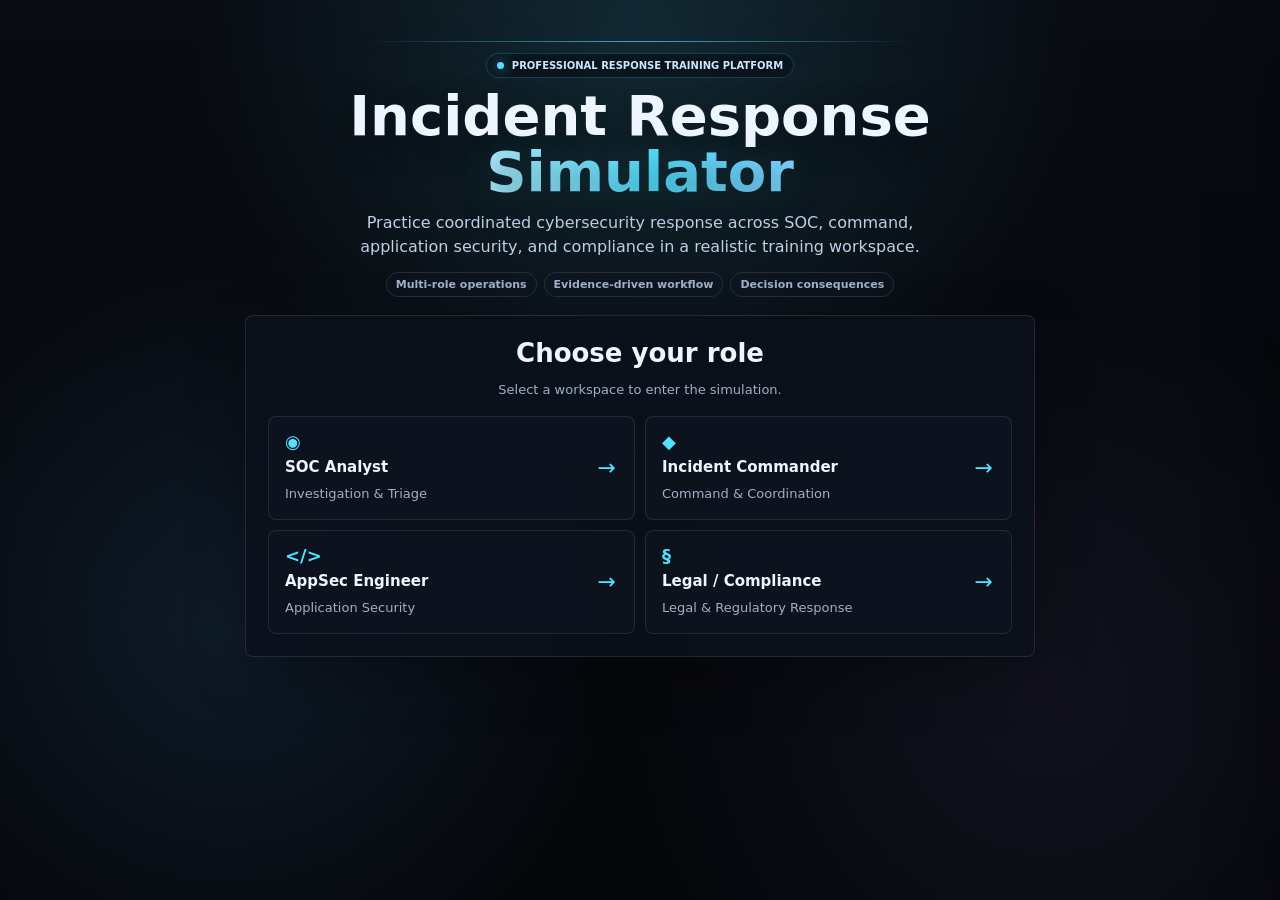
==== outputs/index.html @ b5767453 "Initial incident response simulator" ====
﻿<!doctype html>
<html lang="en">
<head>
  <meta charset="utf-8">
  <meta name="viewport" content="width=device-width, initial-scale=1">
  <title>Incident Response Simulator</title>
  <style>
    :root {
      color-scheme: dark;
      --bg: #070a10;
      --panel: rgba(15, 22, 33, .88);
      --panel-solid: #111827;
      --panel-soft: #182234;
      --text: #edf5ff;
      --muted: #9fb0c6;
      --line: rgba(148, 163, 184, .22);
      --blue: #53a7ff;
      --cyan: #54e0ff;
      --green: #62df91;
      --yellow: #ffd166;
      --red: #ff6673;
      --violet: #a78bfa;
      --shadow: 0 24px 80px rgba(0, 0, 0, .42);
    }

    * { box-sizing: border-box; }

    body {
      margin: 0;
      min-height: 100vh;
      color: var(--text);
      background:
        radial-gradient(circle at 12% 0%, rgba(83, 167, 255, .22), transparent 26rem),
        radial-gradient(circle at 82% 10%, rgba(98, 223, 145, .12), transparent 24rem),
        radial-gradient(circle at 50% 80%, rgba(167, 139, 250, .08), transparent 30rem),
        linear-gradient(180deg, #080b12, #05070b 78%);
      font-family: Inter, ui-sans-serif, system-ui, -apple-system, BlinkMacSystemFont, "Segoe UI", sans-serif;
      overflow-x: hidden;
    }

    body:not(.is-logged-in) {
      background:
        radial-gradient(circle at 50% 4%, rgba(84, 224, 255, .14), transparent 28rem),
        radial-gradient(circle at 18% 70%, rgba(83, 167, 255, .12), transparent 24rem),
        radial-gradient(circle at 82% 78%, rgba(167, 139, 250, .08), transparent 26rem),
        linear-gradient(180deg, #080b12, #05070b 78%);
    }

    button { font: inherit; }

    .app {
      width: min(1320px, calc(100% - 28px));
      margin: 0 auto;
      padding: 22px 0 34px;
    }

    .topbar {
      display: grid;
      grid-template-columns: minmax(0, 1fr) auto;
      gap: 18px;
      align-items: end;
      margin-bottom: 14px;
    }

    body:not(.is-logged-in) .app {
      width: min(900px, calc(100% - 28px));
      padding-top: clamp(22px, 4.5vh, 46px);
    }

    body:not(.is-logged-in) .topbar {
      display: block;
      max-width: 700px;
      margin: 0 auto 18px;
      padding: 12px 14px 0;
      position: relative;
      text-align: center;
    }

    body:not(.is-logged-in) .topbar::before {
      content: "";
      position: absolute;
      left: 50%;
      top: 0;
      width: min(540px, 80vw);
      height: 1px;
      transform: translateX(-50%);
      background: linear-gradient(90deg, transparent, rgba(84, 224, 255, .7), transparent);
      box-shadow: 0 0 28px rgba(84, 224, 255, .28);
    }

    body:not(.is-logged-in) .topbar h1 {
      margin-top: 10px;
      font-size: clamp(34px, 5vw, 56px);
      line-height: 1;
      font-weight: 900;
      text-shadow: 0 10px 34px rgba(0, 0, 0, .42);
    }

    body:not(.is-logged-in) .title-kicker,
    body:not(.is-logged-in) .title-main {
      display: block;
    }

    body:not(.is-logged-in) .title-main {
      background: linear-gradient(90deg, #edf5ff 8%, #54e0ff 52%, #a7c7ff 92%);
      -webkit-background-clip: text;
      background-clip: text;
      color: transparent;
      filter: drop-shadow(0 0 16px rgba(84, 224, 255, .12));
    }

    body:not(.is-logged-in) .subtitle {
      max-width: 560px;
      margin: 11px auto 0;
      font-size: clamp(14px, 1.5vw, 16px);
      color: #bfd0e6;
    }

    body:not(.is-logged-in) #restart {
      display: none;
    }

    .platform-eyebrow,
    .platform-trust-row {
      display: none;
    }

    body:not(.is-logged-in) .platform-eyebrow {
      width: fit-content;
      margin: 0 auto;
      display: inline-flex;
      align-items: center;
      justify-content: center;
      gap: 8px;
      border: 1px solid rgba(84, 224, 255, .22);
      border-radius: 999px;
      padding: 6px 10px;
      color: #cfe4ff;
      background: rgba(5, 9, 16, .62);
      box-shadow: inset 0 0 18px rgba(84, 224, 255, .06);
      font-size: 10px;
      font-weight: 800;
      text-transform: uppercase;
    }

    .platform-pulse {
      width: 7px;
      height: 7px;
      border-radius: 50%;
      background: var(--cyan);
      box-shadow: 0 0 14px rgba(84, 224, 255, .9);
      animation: platformPulse 1.8s ease-in-out infinite;
    }

    body:not(.is-logged-in) .platform-trust-row {
      display: flex;
      flex-wrap: wrap;
      justify-content: center;
      gap: 7px;
      margin-top: 12px;
    }

    .platform-trust-row span {
      border: 1px solid rgba(148, 163, 184, .18);
      border-radius: 999px;
      padding: 5px 9px;
      color: var(--muted);
      background: rgba(15, 22, 33, .54);
      font-size: 11px;
      font-weight: 700;
    }

    @keyframes platformPulse {
      50% {
        transform: scale(1.45);
        opacity: .55;
      }
    }

    .app-nav {
      display: flex;
      flex-wrap: wrap;
      gap: 8px;
      margin: 0 0 14px;
    }

    .nav-btn {
      min-height: 38px;
      padding: 8px 11px;
      border-radius: 8px;
      border: 1px solid var(--line);
      color: var(--muted);
      background: rgba(15, 22, 33, .72);
      cursor: pointer;
    }

    .nav-btn.active {
      color: var(--text);
      border-color: rgba(84, 224, 255, .72);
      background: rgba(84, 224, 255, .1);
    }

    .page-section {
      display: none;
    }

    .page-section.active {
      display: block;
    }

    h1, h2, h3, p { margin: 0; }

    h1 {
      font-size: clamp(30px, 4vw, 52px);
      line-height: 1.02;
      letter-spacing: 0;
    }

    h2 { font-size: 20px; letter-spacing: 0; }
    h3 { font-size: 15px; letter-spacing: 0; }

    .subtitle {
      color: var(--muted);
      line-height: 1.55;
      max-width: 880px;
      margin-top: 9px;
    }

    .btn {
      min-height: 42px;
      padding: 9px 13px;
      border: 1px solid var(--line);
      border-radius: 8px;
      color: var(--text);
      background: rgba(24, 34, 52, .86);
      cursor: pointer;
      display: inline-flex;
      align-items: center;
      justify-content: center;
      gap: 8px;
      transition: transform .16s ease, border-color .16s ease, background .16s ease, box-shadow .16s ease;
    }

    .btn:hover:not(:disabled) {
      transform: translateY(-1px);
      border-color: rgba(83, 167, 255, .9);
      box-shadow: 0 0 0 3px rgba(83, 167, 255, .11);
    }

    .btn:disabled {
      cursor: not-allowed;
      opacity: .5;
    }

    .btn.primary {
      color: #06111f;
      background: linear-gradient(135deg, var(--blue), var(--cyan));
      border-color: transparent;
      font-weight: 700;
    }

    .btn.ghost { background: transparent; }

    .panel {
      background: var(--panel);
      border: 1px solid var(--line);
      border-radius: 8px;
      box-shadow: var(--shadow);
      backdrop-filter: blur(18px);
    }

    .dashboard {
      display: grid;
      grid-template-columns: 320px minmax(0, 1fr) 350px;
      gap: 14px;
      align-items: start;
    }

    .left, .center, .right {
      display: grid;
      gap: 14px;
    }

    .card {
      padding: 14px;
      border-radius: 8px;
      background: rgba(24, 34, 52, .68);
      border: 1px solid var(--line);
    }

    .small {
      color: var(--muted);
      font-size: 13px;
      line-height: 1.45;
    }

    .flag-card {
      display: grid;
      gap: 8px;
      border-color: rgba(98, 223, 145, .45);
      position: relative;
      overflow: hidden;
    }

    .flag-card::before {
      content: "";
      position: absolute;
      inset: -70% -30% auto auto;
      width: 180px;
      height: 180px;
      border-radius: 50%;
      background: rgba(98, 223, 145, .16);
      animation: pulseGlow 3.2s ease-in-out infinite;
    }

    @keyframes pulseGlow {
      0%, 100% { transform: scale(.9); opacity: .55; }
      50% { transform: scale(1.18); opacity: 1; }
    }

    .flag-card strong {
      color: var(--green);
      font-size: 14px;
      position: relative;
    }

    .ctf-toggle {
      width: fit-content;
      min-height: 30px;
      padding: 5px 8px;
      border-radius: 8px;
      border: 1px solid rgba(84, 224, 255, .28);
      background: rgba(84, 224, 255, .07);
      color: var(--cyan);
      cursor: pointer;
      font-size: 12px;
    }

    .ctf-hidden {
      display: none;
    }

    .current-objective {
      padding: 16px;
      display: grid;
      gap: 12px;
      border-color: rgba(84, 224, 255, .35);
      background:
        radial-gradient(circle at 0% 0%, rgba(84, 224, 255, .1), transparent 18rem),
        rgba(15, 22, 33, .92);
    }

    .commander-only {
      display: none;
    }

    .appsec-only {
      display: none;
    }

    .legal-only {
      display: none;
    }

    body.is-commander .commander-only:not(.page-section),
    body.is-commander .page-section.active.commander-only {
      display: grid;
    }

    body.is-appsec .appsec-only:not(.page-section),
    body.is-appsec .page-section.active.appsec-only {
      display: grid;
    }

    body.is-legal .legal-only:not(.page-section),
    body.is-legal .page-section.active.legal-only {
      display: grid;
    }

    body.is-commander .analyst-only,
    body.is-appsec .analyst-only,
    body.is-legal .analyst-only {
      display: none !important;
    }

    body.is-commander .current-objective {
      display: none !important;
    }

    body.is-legal .metric strong {
      font-size: 15px;
      line-height: 1.16;
    }

    .commander-panel {
      padding: 16px;
      gap: 14px;
      border-color: rgba(255, 209, 102, .38);
      background:
        radial-gradient(circle at 0% 0%, rgba(255, 209, 102, .11), transparent 18rem),
        radial-gradient(circle at 100% 0%, rgba(84, 224, 255, .1), transparent 20rem),
        rgba(15, 22, 33, .94);
    }

    .command-bar,
    .command-grid,
    .tradeoff-grid,
    .stakeholder-grid {
      display: grid;
      gap: 10px;
    }

    .command-bar {
      grid-template-columns: repeat(4, minmax(0, 1fr));
    }

    .command-grid {
      grid-template-columns: minmax(0, 1.25fr) minmax(280px, .75fr);
      align-items: stretch;
    }

    .tradeoff-grid {
      grid-template-columns: repeat(3, minmax(0, 1fr));
    }

    .command-kpi,
    .command-card,
    .tradeoff-card,
    .stakeholder-row {
      border: 1px solid rgba(148, 163, 184, .18);
      border-radius: 8px;
      background: rgba(5, 9, 16, .42);
      padding: 10px;
    }

    .command-kpi span,
    .tradeoff-card span {
      display: block;
    }

    .command-kpi strong {
      display: block;
      margin-top: 4px;
      font-size: 20px;
      color: var(--text);
    }

    .command-kpi.bad {
      border-color: rgba(255, 102, 115, .52);
      background: rgba(255, 102, 115, .09);
    }

    .decision-options {
      display: flex;
      flex-wrap: wrap;
      gap: 8px;
      margin-top: 12px;
    }

    .stakeholder-row {
      display: grid;
      grid-template-columns: 110px minmax(0, 1fr);
      gap: 10px;
      color: var(--muted);
      font-size: 13px;
    }

    .stakeholder-row b,
    .tradeoff-card b {
      color: var(--cyan);
    }

    .decision-log {
      display: grid;
      gap: 8px;
    }

    @media (max-width: 900px) {
      .command-bar,
      .command-grid,
      .tradeoff-grid {
        grid-template-columns: 1fr;
      }
    }

    .objective-actions {
      display: flex;
      flex-wrap: wrap;
      gap: 8px;
    }

    .objective-progress {
      display: grid;
      gap: 7px;
      padding: 10px;
      border: 1px solid rgba(84, 224, 255, .2);
      border-radius: 8px;
      background: rgba(5, 9, 16, .34);
    }

    .objective-step,
    .custody-card,
    .timeline-row {
      display: grid;
      grid-template-columns: auto minmax(0, 1fr);
      gap: 8px;
      align-items: start;
      color: var(--muted);
      font-size: 13px;
      line-height: 1.45;
    }

    .objective-step.done,
    .custody-card strong {
      color: var(--text);
    }

    .custody-card {
      grid-template-columns: minmax(0, 1fr);
      padding: 10px;
      border: 1px solid rgba(84, 224, 255, .24);
      border-radius: 8px;
      background: rgba(8, 14, 24, .72);
    }

    .custody-actions {
      display: flex;
      flex-wrap: wrap;
      gap: 6px;
    }

    .custody-actions button {
      min-height: 30px;
      padding: 5px 8px;
      font-size: 12px;
    }

    .sim-controls {
      display: flex;
      flex-wrap: wrap;
      gap: 8px;
      justify-content: flex-end;
      align-items: center;
    }

    .sim-controls select {
      min-height: 38px;
      border-radius: 8px;
      border: 1px solid var(--line);
      background: rgba(8, 14, 24, .86);
      color: var(--text);
      padding: 7px 9px;
    }

    .recent-actions {
      display: grid;
      gap: 8px;
    }

    .timeline-row {
      border-left: 2px solid rgba(84, 224, 255, .38);
      padding-left: 9px;
      grid-template-columns: 54px minmax(0, 1fr);
    }

    .timeline-row b {
      color: var(--cyan);
      font-variant-numeric: tabular-nums;
    }

    .toast-stack {
      position: fixed;
      right: 18px;
      top: 18px;
      z-index: 100;
      display: grid;
      gap: 8px;
      width: min(360px, calc(100vw - 36px));
      pointer-events: none;
    }

    .toast {
      border: 1px solid rgba(84, 224, 255, .28);
      border-radius: 8px;
      background: rgba(5, 9, 16, .94);
      box-shadow: var(--shadow);
      padding: 10px 12px;
      color: var(--text);
      animation: riseIn .2s ease;
    }

    .toast b {
      color: var(--cyan);
      display: block;
      margin-bottom: 3px;
    }

    .metric-delta {
      color: var(--green);
      font-size: 12px;
      min-height: 14px;
    }

    .metric-delta.bad {
      color: var(--red);
    }

    .terminal {
      background: #050910;
      border: 1px solid rgba(84, 224, 255, .22);
      border-radius: 8px;
      padding: 12px;
      color: #dcecff;
      font: 13px/1.55 Consolas, "Liberation Mono", monospace;
      overflow-wrap: anywhere;
      min-height: 112px;
      position: relative;
    }

    .terminal::after {
      content: "";
      display: inline-block;
      width: 8px;
      height: 15px;
      margin-left: 3px;
      background: var(--cyan);
      vertical-align: -2px;
      animation: blink 1s steps(2, start) infinite;
    }

    @keyframes blink {
      50% { opacity: 0; }
    }

    .metrics {
      display: grid;
      grid-template-columns: repeat(2, minmax(0, 1fr));
      gap: 10px;
    }

    .metric {
      min-height: 86px;
      display: grid;
      gap: 7px;
      align-content: space-between;
    }

    .metric strong {
      font-size: 22px;
      overflow-wrap: anywhere;
      font-variant-numeric: tabular-nums;
    }

    .metric.bad {
      border-color: rgba(255, 102, 115, .5);
      background: rgba(255, 102, 115, .08);
    }

    .warning-text {
      color: var(--yellow);
      font-weight: 700;
    }

    .appsec-repro-grid {
      display: grid;
      grid-template-columns: repeat(2, minmax(0, 1fr));
      gap: 10px;
    }

    .appsec-repro-card {
      border: 1px solid rgba(84, 224, 255, .24);
      border-radius: 8px;
      background: rgba(4, 10, 18, .72);
      padding: 10px;
      display: grid;
      gap: 5px;
      min-height: 82px;
    }

    .appsec-repro-card strong {
      color: var(--cyan);
      font-size: 18px;
    }

    .appsec-repro-card.warn strong {
      color: var(--yellow);
    }

    .appsec-repro-card.good strong {
      color: var(--green);
    }

    body.is-appsec .metric {
      min-height: 78px;
    }

    body.is-appsec .metric strong {
      font-size: 18px;
      line-height: 1.15;
    }

    .bar {
      height: 8px;
      border-radius: 999px;
      background: #070d15;
      border: 1px solid var(--line);
      overflow: hidden;
    }

    .bar span {
      display: block;
      width: 0%;
      height: 100%;
      transition: width .45s ease;
      background: var(--blue);
    }

    .bar.good span { background: linear-gradient(90deg, var(--green), var(--cyan)); }
    .bar.warn span { background: linear-gradient(90deg, var(--yellow), var(--green)); }
    .bar.bad span { background: linear-gradient(90deg, var(--red), var(--yellow)); }

    .phase-list {
      display: grid;
      gap: 8px;
      margin-top: 12px;
    }

    .phase {
      display: grid;
      grid-template-columns: 26px minmax(0, 1fr);
      gap: 8px;
      align-items: start;
    }

    .dot {
      width: 23px;
      height: 23px;
      border-radius: 999px;
      border: 1px solid var(--line);
      display: grid;
      place-items: center;
      color: var(--muted);
      font-size: 12px;
    }

    .phase.done .dot {
      background: var(--green);
      color: #06180d;
      border-color: transparent;
    }

    .phase.current .dot {
      background: var(--blue);
      color: #06111f;
      border-color: transparent;
      animation: currentPulse 1.35s ease-in-out infinite;
    }

    @keyframes currentPulse {
      0%, 100% { box-shadow: 0 0 0 0 rgba(83, 167, 255, .35); }
      50% { box-shadow: 0 0 0 7px rgba(83, 167, 255, 0); }
    }

    .phase strong {
      display: block;
      font-size: 13px;
    }

    .phase span {
      display: block;
      color: var(--muted);
      line-height: 1.35;
      font-size: 12px;
      margin-top: 2px;
    }

    .map-panel {
      min-height: 420px;
      padding: 0;
      overflow: hidden;
      position: relative;
      background:
        linear-gradient(90deg, rgba(83, 167, 255, .08) 1px, transparent 1px),
        linear-gradient(rgba(83, 167, 255, .08) 1px, transparent 1px),
        rgba(5, 9, 16, .88);
      background-size: 34px 34px;
    }

    canvas {
      display: block;
      width: 100%;
      height: 100%;
    }

    .map-label {
      position: absolute;
      left: 14px;
      top: 12px;
      display: grid;
      gap: 3px;
      pointer-events: none;
    }

    .visual-tools {
      position: absolute;
      left: 14px;
      right: 14px;
      bottom: 12px;
      display: flex;
      flex-wrap: wrap;
      gap: 8px;
      align-items: center;
      justify-content: space-between;
      pointer-events: none;
    }

    .view-buttons {
      display: flex;
      flex-wrap: wrap;
      gap: 7px;
      pointer-events: auto;
    }

    .view-btn {
      min-height: 32px;
      padding: 6px 9px;
      border-radius: 8px;
      border: 1px solid var(--line);
      color: var(--muted);
      background: rgba(5, 9, 16, .72);
      cursor: pointer;
    }

    .view-btn.active {
      color: var(--text);
      border-color: rgba(84, 224, 255, .68);
      background: rgba(84, 224, 255, .1);
    }

    .node-inspector {
      width: min(310px, 100%);
      padding: 10px;
      border: 1px solid rgba(84, 224, 255, .28);
      border-radius: 8px;
      background: rgba(5, 9, 16, .78);
      pointer-events: auto;
    }

    .map-panel[data-view="killchain"] .node-inspector,
    .map-panel[data-view="data"] .node-inspector {
      display: none;
    }

    .node-inspector strong {
      display: block;
      color: var(--cyan);
      margin-bottom: 4px;
    }

    .attack-badge {
      position: absolute;
      right: 12px;
      top: 12px;
      min-height: 32px;
      padding: 6px 9px;
      border: 1px solid rgba(255, 102, 115, .55);
      border-radius: 8px;
      color: var(--red);
      background: rgba(255, 102, 115, .08);
      font-size: 12px;
      font-weight: 700;
      pointer-events: none;
    }

    .incident {
      padding: 16px;
      display: grid;
      gap: 14px;
    }

    .incident-head {
      display: grid;
      grid-template-columns: minmax(0, 1fr) auto;
      gap: 12px;
      align-items: start;
    }

    .clock {
      min-width: 88px;
      min-height: 40px;
      border-radius: 8px;
      border: 1px solid rgba(84, 224, 255, .32);
      background: rgba(84, 224, 255, .08);
      color: var(--cyan);
      font-weight: 800;
      font-variant-numeric: tabular-nums;
      display: grid;
      place-items: center;
    }

    .pill-row {
      display: flex;
      flex-wrap: wrap;
      gap: 7px;
    }

    .pill {
      min-height: 24px;
      padding: 3px 8px;
      border-radius: 999px;
      border: 1px solid var(--line);
      color: var(--muted);
      display: inline-flex;
      align-items: center;
      font-size: 12px;
    }

    .narrative {
      border: 1px solid var(--line);
      border-radius: 8px;
      padding: 14px;
      line-height: 1.62;
      background: rgba(5, 9, 16, .62);
      position: relative;
      overflow: hidden;
    }

    .narrative::before {
      content: "";
      position: absolute;
      inset: 0;
      background: linear-gradient(90deg, transparent, rgba(84, 224, 255, .06), transparent);
      transform: translateX(-100%);
      animation: sweep 5s linear infinite;
      pointer-events: none;
    }

    @keyframes sweep {
      to { transform: translateX(100%); }
    }

    .choice-grid {
      display: grid;
      grid-template-columns: repeat(2, minmax(0, 1fr));
      gap: 10px;
    }

    .choice {
      min-height: 122px;
      padding: 13px;
      display: grid;
      gap: 8px;
      align-content: start;
      text-align: left;
      justify-content: stretch;
    }

    .choice span {
      color: var(--muted);
      font-size: 13px;
      line-height: 1.42;
    }

    .choice.selected.good { border-color: var(--green); box-shadow: 0 0 0 3px rgba(98, 223, 145, .11); }
    .choice.selected.warn { border-color: var(--yellow); box-shadow: 0 0 0 3px rgba(255, 209, 102, .11); }
    .choice.selected.bad { border-color: var(--red); box-shadow: 0 0 0 3px rgba(255, 102, 115, .11); }

    .outcome {
      display: none;
      gap: 8px;
      border-radius: 8px;
      border: 1px solid var(--line);
      background: rgba(5, 9, 16, .78);
      padding: 14px;
      line-height: 1.52;
    }

    .outcome.show { display: grid; animation: riseIn .25s ease; }
    .outcome.good { border-color: rgba(98, 223, 145, .7); }
    .outcome.warn { border-color: rgba(255, 209, 102, .7); }
    .outcome.bad { border-color: rgba(255, 102, 115, .7); }

    @keyframes riseIn {
      from { opacity: 0; transform: translateY(6px); }
      to { opacity: 1; transform: translateY(0); }
    }

    .tabs {
      display: flex;
      flex-wrap: wrap;
      gap: 8px;
      padding: 10px;
      border-bottom: 1px solid var(--line);
    }

    .tab {
      min-height: 34px;
      padding: 7px 10px;
      border-radius: 8px;
      border: 1px solid transparent;
      background: transparent;
      color: var(--muted);
      cursor: pointer;
    }

    .tab.active {
      color: var(--text);
      border-color: rgba(84, 224, 255, .55);
      background: rgba(84, 224, 255, .08);
    }

    .evidence-body {
      display: grid;
      gap: 10px;
      padding: 12px;
    }

    .log {
      min-height: 188px;
      max-height: 260px;
      overflow: auto;
      white-space: pre-wrap;
      background: #050910;
      border: 1px solid rgba(84, 224, 255, .18);
      border-radius: 8px;
      padding: 12px;
      color: #dcecff;
      font: 12px/1.56 Consolas, "Liberation Mono", monospace;
    }

    .feed {
      padding: 14px;
      display: grid;
      gap: 10px;
      max-height: 470px;
      overflow: auto;
    }

    .feed-list {
      display: grid;
      gap: 10px;
    }

    .feed-item {
      display: grid;
      grid-template-columns: 54px minmax(0, 1fr);
      gap: 9px;
      padding: 10px;
      border: 1px solid rgba(148, 163, 184, .16);
      border-radius: 8px;
      background: rgba(5, 9, 16, .48);
      animation: slideIn .28s ease;
      cursor: pointer;
      text-align: left;
      color: var(--text);
    }

    .feed-item.active {
      border-color: rgba(84, 224, 255, .72);
      background: rgba(84, 224, 255, .08);
    }

    @keyframes slideIn {
      from { opacity: 0; transform: translateX(8px); }
      to { opacity: 1; transform: translateX(0); }
    }

    .feed-item .time {
      color: var(--cyan);
      font-weight: 800;
      font-variant-numeric: tabular-nums;
      font-size: 13px;
    }

    .feed-item strong {
      display: block;
      font-size: 14px;
    }

    .feed-item span {
      display: block;
      color: var(--muted);
      line-height: 1.4;
      font-size: 13px;
      margin-top: 2px;
    }

    .translation {
      display: grid;
      gap: 10px;
    }

    .translation strong {
      color: var(--cyan);
    }

    .event-detail {
      display: grid;
      gap: 10px;
    }

    .detail-grid {
      display: grid;
      grid-template-columns: repeat(2, minmax(0, 1fr));
      gap: 8px;
    }

    .detail-box {
      min-height: 70px;
      padding: 10px;
      border-radius: 8px;
      border: 1px solid var(--line);
      background: rgba(5, 9, 16, .5);
      display: grid;
      gap: 4px;
    }

    .detail-box span {
      color: var(--muted);
      font-size: 12px;
    }

    .investigation-grid {
      display: grid;
      grid-template-columns: repeat(3, minmax(0, 1fr));
      gap: 8px;
    }

    .mini-action {
      min-height: 76px;
      padding: 10px;
      border-radius: 8px;
      border: 1px solid var(--line);
      background: rgba(24, 34, 52, .74);
      color: var(--text);
      cursor: pointer;
      text-align: left;
      display: grid;
      gap: 4px;
    }

    .mini-action span {
      color: var(--muted);
      font-size: 12px;
      line-height: 1.35;
    }

    .mini-action.done {
      border-color: rgba(98, 223, 145, .65);
      background: rgba(98, 223, 145, .08);
    }

    .heat-list {
      display: grid;
      gap: 8px;
    }

    .heat-row {
      display: grid;
      grid-template-columns: 92px minmax(0, 1fr) 44px;
      gap: 8px;
      align-items: center;
      font-size: 13px;
    }

    .heat-track {
      height: 9px;
      border-radius: 999px;
      background: #070d15;
      border: 1px solid var(--line);
      overflow: hidden;
    }

    .heat-track span {
      display: block;
      height: 100%;
      width: 0%;
      border-radius: 999px;
      background: linear-gradient(90deg, var(--green), var(--yellow), var(--red));
      transition: width .35s ease;
    }

    .briefing {
      padding: 14px;
      display: grid;
      gap: 12px;
      position: relative;
      overflow: hidden;
    }

    .briefing::before {
      content: "";
      position: absolute;
      inset: 0;
      background:
        radial-gradient(circle at 20% 10%, rgba(84, 224, 255, .09), transparent 14rem),
        radial-gradient(circle at 84% 0%, rgba(255, 209, 102, .07), transparent 16rem);
      pointer-events: none;
    }

    .briefing > * {
      position: relative;
    }

    .briefing-grid {
      display: grid;
      grid-template-columns: repeat(4, minmax(0, 1fr));
      gap: 10px;
    }

    .brief-card {
      min-height: 126px;
      padding: 12px;
      border-radius: 8px;
      border: 1px solid var(--line);
      background: rgba(5, 9, 16, .48);
      display: grid;
      gap: 8px;
      align-content: start;
    }

    .brief-card b {
      color: var(--cyan);
      font-size: 13px;
    }

    .brief-card p {
      color: var(--muted);
      line-height: 1.43;
      font-size: 13px;
    }

    .flow-strip {
      display: grid;
      grid-template-columns: repeat(5, minmax(0, 1fr));
      gap: 8px;
    }

    .flow-step {
      min-height: 64px;
      padding: 10px;
      border: 1px solid rgba(148, 163, 184, .18);
      border-radius: 8px;
      background: rgba(5, 9, 16, .38);
      color: var(--muted);
      display: grid;
      gap: 4px;
      align-content: center;
      text-align: center;
      font-size: 12px;
    }

    .flow-step.active {
      color: var(--text);
      border-color: rgba(84, 224, 255, .72);
      background: rgba(84, 224, 255, .09);
      box-shadow: 0 0 24px rgba(84, 224, 255, .1) inset;
    }

    .flow-step.done {
      color: var(--green);
      border-color: rgba(98, 223, 145, .45);
      background: rgba(98, 223, 145, .07);
    }

    .impact-monitor {
      display: grid;
      gap: 12px;
    }

    .status-light-row {
      display: grid;
      grid-template-columns: repeat(3, minmax(0, 1fr));
      gap: 8px;
    }

    .status-light {
      padding: 10px;
      border-radius: 8px;
      border: 1px solid var(--line);
      background: rgba(5, 9, 16, .44);
      display: grid;
      gap: 5px;
      text-align: center;
      min-height: 70px;
    }

    .status-light::before {
      content: "";
      width: 11px;
      height: 11px;
      border-radius: 999px;
      justify-self: center;
      background: var(--green);
      box-shadow: 0 0 16px currentColor;
      color: var(--green);
    }

    .status-light.warn::before {
      background: var(--yellow);
      color: var(--yellow);
    }

    .status-light.bad::before {
      background: var(--red);
      color: var(--red);
    }

    .status-light strong {
      font-size: 13px;
    }

    .status-light span {
      color: var(--muted);
      font-size: 12px;
    }

    .showcase-panel {
      padding: 14px;
      display: grid;
      gap: 12px;
      position: relative;
      overflow: hidden;
    }

    .showcase-panel::before {
      content: "";
      position: absolute;
      inset: -2px;
      background: linear-gradient(120deg, rgba(84, 224, 255, .14), transparent 30%, rgba(98, 223, 145, .1), transparent 70%, rgba(167, 139, 250, .12));
      opacity: .85;
      pointer-events: none;
    }

    .showcase-panel > * {
      position: relative;
    }

    .ai-header {
      display: flex;
      align-items: center;
      justify-content: space-between;
      gap: 10px;
      flex-wrap: wrap;
    }

    .ai-status {
      display: inline-flex;
      align-items: center;
      gap: 7px;
      color: var(--green);
      font-size: 12px;
      font-weight: 700;
    }

    .ai-status::before {
      content: "";
      width: 9px;
      height: 9px;
      border-radius: 999px;
      background: var(--green);
      box-shadow: 0 0 14px var(--green);
      animation: currentPulse 1.25s ease-in-out infinite;
    }

    .ai-grid {
      display: grid;
      grid-template-columns: 260px minmax(0, 1fr);
      gap: 12px;
      align-items: stretch;
    }

    .radar-wrap {
      min-height: 250px;
      border-radius: 8px;
      border: 1px solid rgba(84, 224, 255, .22);
      background: rgba(5, 9, 16, .58);
      position: relative;
      overflow: hidden;
    }

    .radar-wrap canvas {
      height: 250px;
    }

    .ai-chat {
      display: grid;
      gap: 10px;
      align-content: start;
    }

    .ai-answer {
      min-height: 132px;
      padding: 12px;
      border-radius: 8px;
      border: 1px solid rgba(84, 224, 255, .22);
      background: rgba(5, 9, 16, .58);
      color: #dcecff;
      font: 13px/1.55 Consolas, "Liberation Mono", monospace;
      white-space: pre-wrap;
    }

    .prompt-row {
      display: grid;
      grid-template-columns: repeat(3, minmax(0, 1fr));
      gap: 8px;
    }

    .prompt-btn {
      min-height: 58px;
      padding: 9px;
      border-radius: 8px;
      border: 1px solid var(--line);
      background: rgba(24, 34, 52, .78);
      color: var(--text);
      cursor: pointer;
      text-align: left;
      font-size: 12px;
      line-height: 1.3;
    }

    .recommendations {
      display: grid;
      grid-template-columns: repeat(3, minmax(0, 1fr));
      gap: 10px;
    }

    .rec-card {
      min-height: 104px;
      padding: 11px;
      border-radius: 8px;
      border: 1px solid var(--line);
      background: rgba(5, 9, 16, .5);
      display: grid;
      gap: 6px;
      align-content: start;
    }

    .rec-card strong {
      color: var(--cyan);
      font-size: 13px;
    }

    .rec-card p {
      color: var(--muted);
      font-size: 12px;
      line-height: 1.42;
    }

    .rec-card button {
      margin-top: 4px;
      min-height: 30px;
      border-radius: 8px;
      border: 1px solid rgba(84, 224, 255, .28);
      color: var(--cyan);
      background: rgba(84, 224, 255, .07);
      cursor: pointer;
      text-align: left;
      padding: 6px 8px;
      font-size: 12px;
    }

    .rec-card.applied {
      border-color: rgba(98, 223, 145, .7);
      background: rgba(98, 223, 145, .08);
    }

    .ai-live-grid {
      display: grid;
      grid-template-columns: minmax(0, .9fr) minmax(0, 1.1fr);
      gap: 10px;
    }

    .ai-stream {
      min-height: 138px;
      max-height: 178px;
      overflow: auto;
      padding: 10px;
      border-radius: 8px;
      border: 1px solid rgba(84, 224, 255, .18);
      background: rgba(5, 9, 16, .5);
      display: grid;
      gap: 7px;
    }

    .ai-stream-line {
      display: grid;
      grid-template-columns: 54px minmax(0, 1fr);
      gap: 8px;
      font-size: 12px;
      line-height: 1.35;
      color: var(--muted);
    }

    .ai-stream-line b {
      color: var(--cyan);
      font-variant-numeric: tabular-nums;
    }

    .confidence-panel {
      display: grid;
      gap: 9px;
      padding: 10px;
      border-radius: 8px;
      border: 1px solid rgba(84, 224, 255, .18);
      background: rgba(5, 9, 16, .5);
    }

    .confidence-row {
      display: grid;
      grid-template-columns: 90px minmax(0, 1fr) 40px;
      gap: 8px;
      align-items: center;
      color: var(--muted);
      font-size: 12px;
    }

    .confidence-track {
      height: 8px;
      border: 1px solid var(--line);
      background: #070d15;
      border-radius: 999px;
      overflow: hidden;
    }

    .confidence-track span {
      display: block;
      height: 100%;
      width: 0%;
      border-radius: 999px;
      background: linear-gradient(90deg, var(--red), var(--yellow), var(--green));
      transition: width .35s ease;
    }

    .killchain-detail {
      position: absolute;
      left: 14px;
      right: 14px;
      bottom: 92px;
      width: min(300px, calc(100% - 28px));
      padding: 10px;
      border: 1px solid rgba(84, 224, 255, .28);
      border-radius: 8px;
      background: rgba(5, 9, 16, .82);
      pointer-events: auto;
      display: none;
    }

    .map-panel[data-view="killchain"] .killchain-detail {
      display: block;
    }

    .lab-grid {
      display: grid;
      grid-template-columns: minmax(280px, .78fr) minmax(520px, 1.22fr);
      gap: 14px;
      align-items: start;
    }

    .simulation-card {
      padding: 14px;
      display: grid;
      gap: 12px;
    }

    .phase-visual {
      min-height: 360px;
      border-radius: 8px;
      border: 1px solid rgba(84, 224, 255, .24);
      background:
        linear-gradient(90deg, rgba(83, 167, 255, .06) 1px, transparent 1px),
        linear-gradient(rgba(83, 167, 255, .06) 1px, transparent 1px),
        rgba(5, 9, 16, .58);
      background-size: 28px 28px;
      overflow: hidden;
      position: relative;
    }

    .real-scene {
      min-height: 360px;
      padding: 14px;
      display: grid;
      gap: 10px;
      position: relative;
      z-index: 1;
      overflow: auto;
    }

    .visual-caption {
      position: absolute;
      left: 12px;
      top: 10px;
      right: 12px;
      display: flex;
      justify-content: space-between;
      gap: 10px;
      color: var(--muted);
      font-size: 12px;
      pointer-events: none;
    }

    .visual-caption b {
      color: var(--cyan);
    }

    .scene-window {
      border: 1px solid rgba(148, 163, 184, .22);
      border-radius: 8px;
      background: rgba(5, 9, 16, .78);
      overflow: hidden;
      min-width: 0;
    }

    .window-bar {
      min-height: 32px;
      display: flex;
      align-items: center;
      justify-content: space-between;
      gap: 8px;
      padding: 7px 10px;
      border-bottom: 1px solid rgba(148, 163, 184, .18);
      color: var(--muted);
      font-size: 12px;
      min-width: 0;
    }

    .window-bar > span:last-child {
      overflow: hidden;
      text-overflow: ellipsis;
      white-space: nowrap;
    }

    .window-dots {
      display: inline-flex;
      gap: 5px;
    }

    .window-dots span {
      width: 8px;
      height: 8px;
      border-radius: 999px;
      background: var(--red);
    }

    .window-dots span:nth-child(2) { background: var(--yellow); }
    .window-dots span:nth-child(3) { background: var(--green); }

    .scene-body {
      padding: 11px;
      display: grid;
      gap: 8px;
      font: 12px/1.5 Consolas, "Liberation Mono", monospace;
      color: #dcecff;
      min-width: 0;
    }

    .scene-line {
      display: grid;
      grid-template-columns: 54px minmax(0, 1fr);
      gap: 8px;
      align-items: baseline;
      animation: riseIn .28s ease;
      min-width: 0;
    }

    .scene-line .ts {
      color: var(--cyan);
    }

    .scene-line span:last-child {
      overflow-wrap: anywhere;
    }

    .scene-line .bad { color: var(--red); }
    .scene-line .good { color: var(--green); }
    .scene-line .warn { color: var(--yellow); }

    .split-scene {
      display: grid;
      grid-template-columns: minmax(0, 1.2fr) minmax(220px, .8fr);
      gap: 10px;
    }

    .request-card {
      border: 1px solid rgba(84, 224, 255, .2);
      border-radius: 8px;
      padding: 10px;
      background: rgba(84, 224, 255, .05);
      display: grid;
      gap: 8px;
      color: #dcecff;
      font: 12px/1.45 Consolas, "Liberation Mono", monospace;
      animation: packetSlide 1.8s ease-in-out infinite;
      min-width: 0;
      overflow-wrap: anywhere;
    }

    @keyframes packetSlide {
      0%, 100% { transform: translateX(0); }
      50% { transform: translateX(10px); }
    }

    .live-badge {
      display: inline-flex;
      align-items: center;
      gap: 6px;
      color: var(--green);
      font: 700 11px/1 system-ui, sans-serif;
    }

    .live-badge::before {
      content: "";
      width: 8px;
      height: 8px;
      border-radius: 999px;
      background: currentColor;
      box-shadow: 0 0 14px currentColor;
    }

    .fake-table {
      display: grid;
      gap: 4px;
    }

    .fake-row {
      display: grid;
      grid-template-columns: 80px minmax(0, 1fr) 56px;
      gap: 8px;
      padding: 6px 8px;
      border-radius: 7px;
      background: rgba(148, 163, 184, .07);
      color: var(--muted);
      font-size: 12px;
      min-width: 0;
    }

    .fake-row span {
      overflow-wrap: anywhere;
    }

    .fake-row.hot {
      color: var(--text);
      background: rgba(255, 102, 115, .1);
      border: 1px solid rgba(255, 102, 115, .22);
    }

    .control-stack {
      display: grid;
      gap: 8px;
    }

    .control-item {
      display: grid;
      grid-template-columns: 1fr auto;
      gap: 8px;
      align-items: center;
      padding: 9px;
      border-radius: 8px;
      background: rgba(148, 163, 184, .07);
      border: 1px solid rgba(148, 163, 184, .14);
      color: var(--muted);
      font-size: 12px;
    }

    .toggle-on {
      color: var(--green);
      font-weight: 700;
    }

    .doc-stack {
      display: grid;
      grid-template-columns: repeat(2, minmax(0, 1fr));
      gap: 8px;
    }

    .doc-card {
      min-height: 88px;
      padding: 10px;
      border-radius: 8px;
      border: 1px solid rgba(98, 223, 145, .24);
      background: rgba(98, 223, 145, .07);
      display: grid;
      gap: 6px;
      color: var(--muted);
      font-size: 12px;
    }

    .doc-card b { color: var(--green); }

    .role-grid,
    .comms-grid,
    .report-builder-grid {
      display: grid;
      grid-template-columns: repeat(2, minmax(0, 1fr));
      gap: 12px;
    }

    .role-card,
    .message-card,
    .evidence-pick {
      padding: 12px;
      border-radius: 8px;
      border: 1px solid var(--line);
      background: rgba(5, 9, 16, .52);
      display: grid;
      gap: 8px;
      text-align: left;
      color: var(--text);
    }

    button.role-card,
    button.message-card,
    button.evidence-pick {
      cursor: pointer;
    }

    .role-card.active,
    .message-card.active,
    .evidence-pick.active {
      border-color: rgba(84, 224, 255, .72);
      background: rgba(84, 224, 255, .09);
    }

    .role-card b,
    .message-card b,
    .evidence-pick b {
      color: var(--cyan);
    }

    .role-card span,
    .message-card span,
    .evidence-pick span {
      color: var(--muted);
      font-size: 13px;
      line-height: 1.42;
    }

    .message-card.urgent {
      border-color: rgba(255, 102, 115, .4);
    }

    .message-card.answered {
      border-color: rgba(98, 223, 145, .55);
      background: rgba(98, 223, 145, .07);
    }

    .report-preview {
      min-height: 320px;
      border-radius: 8px;
      border: 1px solid rgba(84, 224, 255, .22);
      background: rgba(5, 9, 16, .62);
      padding: 14px;
      display: grid;
      gap: 10px;
    }

    body.is-appsec .report-builder-grid {
      grid-template-columns: minmax(220px, .62fr) minmax(0, 1.38fr);
    }

    body.is-appsec #evidencePicker {
      grid-template-columns: 1fr;
      align-content: start;
    }

    body.is-appsec #reportPreview {
      min-height: 460px;
    }

    body.is-legal .report-builder-grid {
      grid-template-columns: minmax(200px, .55fr) minmax(0, 1.45fr);
    }

    body.is-legal #evidencePicker {
      grid-template-columns: 1fr;
      align-content: start;
    }

    body.is-legal #reportPreview {
      min-height: 480px;
    }

    .success-banner {
      border: 1px solid rgba(98, 223, 145, .62);
      border-radius: 8px;
      background:
        radial-gradient(circle at 0% 0%, rgba(98, 223, 145, .16), transparent 18rem),
        rgba(98, 223, 145, .08);
      padding: 14px;
      display: grid;
      gap: 8px;
    }

    .success-banner strong {
      color: var(--green);
      font-size: 20px;
    }

    .status-badge {
      width: fit-content;
      border: 1px solid rgba(84, 224, 255, .34);
      border-radius: 999px;
      padding: 4px 8px;
      color: var(--cyan);
      background: rgba(84, 224, 255, .08);
      font-size: 12px;
      font-weight: 800;
    }

    .status-badge.confirmed {
      border-color: rgba(98, 223, 145, .62);
      color: var(--green);
      background: rgba(98, 223, 145, .11);
    }

    .status-badge.possible,
    .status-badge.likely {
      border-color: rgba(255, 209, 102, .62);
      color: var(--yellow);
      background: rgba(255, 209, 102, .11);
    }

    .status-badge.not-evidenced {
      border-color: rgba(255, 102, 115, .48);
      color: var(--red);
      background: rgba(255, 102, 115, .09);
    }

    .status-badge.unselected {
      border-color: rgba(169, 183, 204, .26);
      color: var(--muted);
      background: rgba(169, 183, 204, .06);
    }

    .incident-clock.active-clock {
      color: var(--yellow);
      border-color: rgba(255, 209, 102, .58);
      background: rgba(255, 209, 102, .08);
      box-shadow: 0 0 24px rgba(255, 209, 102, .12);
    }

    body.is-legal .phase.current {
      border-color: rgba(255, 209, 102, .62);
      background: rgba(255, 209, 102, .08);
    }

    body.is-legal .phase.done {
      border-color: rgba(98, 223, 145, .42);
    }

    body.is-legal .phase:not(.done):not(.current) {
      opacity: .55;
    }

    .report-section {
      border-left: 2px solid rgba(84, 224, 255, .45);
      padding-left: 10px;
      display: grid;
      gap: 4px;
    }

    .report-section strong {
      color: var(--cyan);
    }

    .login-panel {
      margin-bottom: 14px;
      padding: 16px;
      display: grid;
      gap: 12px;
    }

    body:not(.is-logged-in) .app-nav,
    body:not(.is-logged-in) .live-strip,
    body:not(.is-logged-in) .incident-command,
    body:not(.is-logged-in) .dashboard,
    body:not(.is-logged-in) .report {
      display: none;
    }

    body:not(.is-logged-in) .login-panel {
      max-width: 790px;
      margin: 0 auto;
      padding: 0;
      background: transparent;
      border: 0;
      box-shadow: none;
      backdrop-filter: none;
    }

    .landing-card {
      border: 1px solid rgba(148, 163, 184, .18);
      border-radius: 8px;
      background: rgba(11, 17, 27, .86);
      box-shadow: 0 18px 56px rgba(0, 0, 0, .28);
      padding: clamp(16px, 2.3vw, 22px);
      display: grid;
      gap: 12px;
    }

    .landing-card h2 {
      text-align: center;
      font-size: clamp(20px, 2.2vw, 26px);
    }

    .landing-intro {
      max-width: 520px;
      margin: 0 auto 2px;
      color: var(--muted);
      text-align: center;
      line-height: 1.55;
      font-size: 13px;
    }

    .landing-hint {
      color: var(--muted);
      font-size: 12px;
      text-align: center;
    }

    .credential-panel {
      display: grid;
      gap: 10px;
      margin-top: 4px;
      padding: 14px;
      border: 1px solid rgba(84, 224, 255, .22);
      border-radius: 8px;
      background: rgba(5, 9, 16, .7);
    }

    .role-icon {
      color: var(--cyan);
      font-weight: 900;
      font-size: 18px;
      line-height: 1;
    }

    .role-focus {
      color: var(--muted);
    }

    .role-arrow {
      position: absolute;
      right: 18px;
      top: 50%;
      color: var(--cyan);
      font-size: 22px;
      transform: translateY(-50%);
      transition: transform .18s ease;
    }

    .login-panel.signed-in {
      grid-template-columns: minmax(0, 1fr) auto;
      align-items: center;
      padding: 12px 14px;
    }

    .login-hero {
      display: grid;
      gap: 10px;
      max-width: 760px;
    }

    .login-hero h2 {
      font-size: clamp(26px, 3vw, 40px);
    }

    .login-layout {
      display: grid;
      grid-template-columns: minmax(0, .85fr) minmax(340px, 1.15fr);
      gap: 16px;
      align-items: start;
    }

    .login-form {
      display: grid;
      gap: 10px;
      border: 1px solid rgba(84, 224, 255, .22);
      border-radius: 8px;
      background: rgba(5, 9, 16, .68);
      padding: 14px;
    }

    .login-field {
      display: grid;
      gap: 5px;
    }

    .login-field label {
      color: var(--muted);
      font-size: 12px;
      font-weight: 700;
    }

    .login-field input {
      min-height: 42px;
      border-radius: 8px;
      border: 1px solid var(--line);
      background: rgba(5, 9, 16, .86);
      color: var(--text);
      padding: 9px 11px;
      font: 13px/1.2 Consolas, "Liberation Mono", monospace;
    }

    .login-error {
      color: var(--red);
      min-height: 18px;
      font-size: 12px;
    }

    .demo-accounts {
      display: grid;
      grid-template-columns: repeat(2, minmax(0, 1fr));
      gap: 10px;
      margin-top: 2px;
    }

    .demo-account {
      position: relative;
      border: 1px solid rgba(148, 163, 184, .16);
      border-radius: 8px;
      background: rgba(15, 22, 33, .72);
      padding: 14px 48px 14px 16px;
      color: var(--muted);
      font: 13px/1.45 Inter, ui-sans-serif, system-ui, sans-serif;
      cursor: pointer;
      text-align: left;
      display: grid;
      gap: 6px;
      min-height: 104px;
      align-content: center;
      transition: transform .18s ease, border-color .18s ease, background .18s ease;
    }

    .demo-account:hover {
      transform: translateY(-2px);
      border-color: rgba(84, 224, 255, .48);
      background: rgba(84, 224, 255, .07);
    }

    .demo-account:hover .role-arrow {
      transform: translate(4px, -50%);
    }

    .demo-account b {
      color: var(--text);
      display: block;
      font-size: 15px;
    }

    .demo-account span {
      display: block;
    }

    .log-row.highlight {
      border-color: rgba(255, 209, 102, .9);
      box-shadow: 0 0 0 3px rgba(255, 209, 102, .14), 0 0 24px rgba(255, 209, 102, .18);
      animation: highlightPulse 1.2s ease-in-out 3;
    }

    @keyframes highlightPulse {
      50% { transform: translateY(-1px); border-color: rgba(84, 224, 255, .95); }
    }

    .demo-account.selected {
      border-color: rgba(84, 224, 255, .72);
      background: rgba(84, 224, 255, .1);
      box-shadow: 0 0 0 3px rgba(84, 224, 255, .08);
    }

    .credential-header {
      display: grid;
      gap: 6px;
      padding: 10px;
      border-radius: 8px;
      border: 1px solid rgba(84, 224, 255, .24);
      background: rgba(84, 224, 255, .07);
    }

    .credential-actions {
      display: flex;
      flex-wrap: wrap;
      gap: 8px;
      align-items: center;
    }

    .role-card .role-access {
      display: flex;
      flex-wrap: wrap;
      gap: 6px;
      margin-top: 4px;
    }

    .role-card .role-access em {
      font-style: normal;
      color: var(--green);
      border: 1px solid rgba(98, 223, 145, .22);
      border-radius: 999px;
      padding: 2px 7px;
      font-size: 11px;
    }

    .nav-btn.is-hidden-for-role {
      display: none;
    }

    .session-badge {
      display: inline-flex;
      align-items: center;
      gap: 8px;
      color: var(--green);
      font-weight: 700;
      font-size: 13px;
    }

    .session-badge::before {
      content: "";
      width: 9px;
      height: 9px;
      border-radius: 999px;
      background: currentColor;
      box-shadow: 0 0 14px currentColor;
    }

    .role-locked {
      opacity: .45;
      pointer-events: none;
    }

    .generated-report {
      background: #f7fafc;
      color: #172033;
      border-radius: 8px;
      padding: 18px;
      display: grid;
      gap: 12px;
      font-family: Georgia, "Times New Roman", serif;
      line-height: 1.5;
    }

    .generated-report h3,
    .generated-report h4 {
      color: #0f3b57;
      margin: 0;
    }

    .generated-report p {
      color: #26364d;
    }

    .generated-report .stamp {
      display: inline-flex;
      width: fit-content;
      padding: 4px 8px;
      border: 1px solid #0f766e;
      color: #0f766e;
      border-radius: 6px;
      font: 700 12px/1 system-ui, sans-serif;
    }

    .incident-command {
      display: grid;
      grid-template-columns: minmax(0, 1fr) auto auto;
      gap: 10px;
      align-items: center;
      margin-bottom: 14px;
      padding: 12px 14px;
      border: 1px solid rgba(255, 102, 115, .35);
      border-radius: 8px;
      background: rgba(255, 102, 115, .07);
    }

    .incident-command .red-dot {
      width: 10px;
      height: 10px;
      border-radius: 999px;
      background: var(--red);
      box-shadow: 0 0 16px var(--red);
      display: inline-block;
      margin-right: 8px;
      animation: currentPulse 1.1s ease-in-out infinite;
    }

    .incident-clock {
      color: var(--red);
      font-weight: 800;
      font-variant-numeric: tabular-nums;
    }

    .attacker-stage {
      color: var(--yellow);
      font-weight: 700;
    }

    .soc-terminal {
      display: grid;
      gap: 10px;
    }

    .terminal-output {
      min-height: 220px;
      max-height: 320px;
      overflow: auto;
      background: #03070d;
      border: 1px solid rgba(84, 224, 255, .2);
      border-radius: 8px;
      padding: 12px;
      font: 12px/1.55 Consolas, "Liberation Mono", monospace;
      color: #dcecff;
      white-space: pre-wrap;
    }

    .terminal-input-row {
      display: grid;
      grid-template-columns: auto minmax(0, 1fr) auto;
      gap: 8px;
      align-items: center;
    }

    .terminal-input-row span {
      color: var(--cyan);
      font: 700 13px/1 Consolas, "Liberation Mono", monospace;
    }

    .terminal-input-row input {
      min-height: 40px;
      border-radius: 8px;
      border: 1px solid var(--line);
      background: rgba(5, 9, 16, .82);
      color: var(--text);
      padding: 8px 10px;
      font: 13px/1 Consolas, "Liberation Mono", monospace;
    }

    .evidence-game-grid {
      display: grid;
      grid-template-columns: minmax(0, 1fr) 280px;
      gap: 12px;
    }

    .log-row {
      width: 100%;
      padding: 8px 10px;
      border: 1px solid rgba(148, 163, 184, .14);
      border-radius: 8px;
      background: rgba(5, 9, 16, .5);
      color: var(--muted);
      text-align: left;
      font: 12px/1.45 Consolas, "Liberation Mono", monospace;
      cursor: pointer;
    }

    .log-row.suspicious {
      border-color: rgba(255, 209, 102, .3);
    }

    .log-row.collected {
      border-color: rgba(98, 223, 145, .55);
      color: var(--text);
      background: rgba(98, 223, 145, .08);
    }

    .readiness-list {
      display: grid;
      gap: 8px;
    }

    .ready-row {
      display: grid;
      grid-template-columns: 22px minmax(0, 1fr);
      gap: 8px;
      align-items: center;
      color: var(--muted);
      font-size: 13px;
    }

    .ready-row.done {
      color: var(--green);
    }

    .workspace-grid {
      display: grid;
      grid-template-columns: repeat(2, minmax(0, 1fr));
      gap: 12px;
    }

    .workspace-card {
      padding: 14px;
      border: 1px solid var(--line);
      border-radius: 8px;
      background: rgba(5, 9, 16, .55);
      display: grid;
      gap: 10px;
    }

    .code-window {
      background: #050910;
      border: 1px solid rgba(84, 224, 255, .2);
      border-radius: 8px;
      padding: 12px;
      color: #dcecff;
      font: 12px/1.55 Consolas, "Liberation Mono", monospace;
      white-space: pre-wrap;
      overflow: auto;
    }

    .inbox-alert {
      width: 100%;
      text-align: left;
      padding: 12px;
      border: 1px solid var(--line);
      border-radius: 8px;
      background: rgba(5, 9, 16, .55);
      color: var(--text);
      cursor: pointer;
      display: grid;
      gap: 5px;
    }

    .inbox-alert.active {
      border-color: rgba(255, 102, 115, .65);
      background: rgba(255, 102, 115, .08);
    }

    .drawer {
      position: fixed;
      right: 18px;
      top: 18px;
      bottom: 18px;
      width: min(440px, calc(100vw - 36px));
      z-index: 50;
      transform: translateX(calc(100% + 24px));
      transition: transform .22s ease;
      overflow: auto;
    }

    .drawer.open {
      transform: translateX(0);
    }

    .context-menu {
      position: fixed;
      z-index: 80;
      min-width: 190px;
      display: none;
      border: 1px solid rgba(84, 224, 255, .28);
      border-radius: 8px;
      background: #07101b;
      box-shadow: var(--shadow);
      padding: 6px;
    }

    .context-menu button {
      width: 100%;
      text-align: left;
      border: 0;
      background: transparent;
      color: var(--text);
      padding: 8px 9px;
      border-radius: 6px;
      cursor: pointer;
    }

    .context-menu button:hover {
      background: rgba(84, 224, 255, .1);
    }

    .killgame-grid {
      display: grid;
      grid-template-columns: minmax(0, .9fr) minmax(0, 1.1fr);
      gap: 10px;
    }

    .event-token {
      padding: 9px;
      border: 1px solid var(--line);
      border-radius: 8px;
      background: rgba(5, 9, 16, .55);
      color: var(--muted);
      cursor: pointer;
      font-size: 12px;
    }

    .event-token.selected {
      color: var(--text);
      border-color: rgba(84, 224, 255, .72);
    }

    .phase-bucket {
      min-height: 54px;
      padding: 8px;
      border: 1px dashed rgba(148, 163, 184, .3);
      border-radius: 8px;
      color: var(--muted);
      cursor: pointer;
      font-size: 12px;
    }

    .phase-bucket.correct {
      border-style: solid;
      border-color: rgba(98, 223, 145, .7);
      color: var(--green);
    }

    .live-strip {
      display: grid;
      grid-template-columns: repeat(4, minmax(0, 1fr));
      gap: 8px;
      margin-bottom: 14px;
    }

    .live-chip {
      min-height: 48px;
      padding: 9px 10px;
      border: 1px solid rgba(84, 224, 255, .18);
      border-radius: 8px;
      background: rgba(15, 22, 33, .72);
      display: grid;
      gap: 3px;
      overflow: hidden;
      position: relative;
    }

    .live-chip::after {
      content: "";
      position: absolute;
      inset: auto 0 0;
      height: 2px;
      background: linear-gradient(90deg, transparent, var(--cyan), transparent);
      animation: sweep 2.4s linear infinite;
    }

    .live-chip b {
      color: var(--cyan);
      font-size: 12px;
    }

    .live-chip span {
      color: var(--muted);
      font-size: 12px;
      overflow: hidden;
      text-overflow: ellipsis;
      white-space: nowrap;
    }

    .live-insert {
      border-color: rgba(84, 224, 255, .36);
      background: rgba(84, 224, 255, .08);
    }

    .tool-chain {
      display: grid;
      gap: 8px;
    }

    .tool-step {
      display: grid;
      grid-template-columns: 28px minmax(0, 1fr);
      gap: 9px;
      align-items: start;
      padding: 10px;
      border-radius: 8px;
      border: 1px solid var(--line);
      background: rgba(5, 9, 16, .45);
    }

    .tool-step b {
      color: var(--cyan);
      font-size: 13px;
    }

    .tool-step p {
      color: var(--muted);
      font-size: 12px;
      line-height: 1.4;
    }

    .tool-icon {
      width: 24px;
      height: 24px;
      border-radius: 8px;
      display: grid;
      place-items: center;
      border: 1px solid rgba(84, 224, 255, .34);
      color: var(--cyan);
      font-size: 12px;
    }

    .killchain-detail strong {
      color: var(--cyan);
      display: block;
      margin-bottom: 4px;
    }

    .pulse-ticker {
      min-height: 36px;
      overflow: hidden;
      border-radius: 8px;
      border: 1px solid rgba(84, 224, 255, .18);
      background: rgba(5, 9, 16, .58);
      display: flex;
      align-items: center;
    }

    .ticker-track {
      display: inline-flex;
      gap: 28px;
      white-space: nowrap;
      color: var(--muted);
      font-size: 12px;
      animation: ticker 22s linear infinite;
      padding-left: 100%;
    }

    .ticker-track b {
      color: var(--cyan);
    }

    @keyframes ticker {
      to { transform: translateX(-100%); }
    }

    .report {
      display: none;
      margin-top: 14px;
      padding: 16px;
      gap: 12px;
    }

    .report.show {
      display: grid;
      animation: riseIn .25s ease;
    }

    .report-grid {
      display: grid;
      grid-template-columns: repeat(4, minmax(0, 1fr));
      gap: 10px;
    }

    .lessons {
      display: grid;
      gap: 8px;
      line-height: 1.5;
    }

    @media (max-width: 1120px) {
      .dashboard {
        grid-template-columns: 320px minmax(0, 1fr);
      }

      .right {
        grid-column: 1 / -1;
        grid-template-columns: repeat(2, minmax(0, 1fr));
      }
    }

    @media (max-width: 850px) {
      .topbar,
      .dashboard,
      .right,
      .incident-head {
        grid-template-columns: 1fr;
      }

      .choice-grid,
      .report-grid {
        grid-template-columns: 1fr;
      }
    }

    @media (max-width: 560px) {
      .app { width: min(100% - 20px, 1320px); padding-top: 14px; }
      .metrics { grid-template-columns: 1fr; }
      .map-panel { min-height: 460px; }
      .split-scene,
      .doc-stack { grid-template-columns: 1fr; }
      .incident-command,
      .evidence-game-grid,
      .terminal-input-row,
      .login-layout,
      .workspace-grid,
      .killgame-grid { grid-template-columns: 1fr; }
      .demo-accounts { grid-template-columns: 1fr; }
      .visual-tools { position: static; padding: 10px; }
      .node-inspector { width: 100%; }
      .killchain-detail { position: static; margin: 10px; width: auto; }
      .detail-grid,
      .investigation-grid,
      .briefing-grid,
      .flow-strip,
      .status-light-row,
      .live-strip,
      .ai-grid,
      .ai-live-grid,
      .lab-grid,
      .prompt-row,
      .recommendations { grid-template-columns: 1fr; }
    }

    @media (prefers-reduced-motion: reduce) {
      *, *::before, *::after {
        animation-duration: .01ms !important;
        animation-iteration-count: 1 !important;
        scroll-behavior: auto !important;
      }
    }
  </style>
</head>
<body>
  <div class="app">
    <header class="topbar">
      <div>
        <span class="platform-eyebrow"><span class="platform-pulse"></span> Professional response training platform</span>
        <h1><span class="title-kicker">Incident Response</span><span class="title-main">Simulator</span></h1>
        <p class="subtitle">Practice coordinated cybersecurity response across SOC, command, application security, and compliance in a realistic training workspace.</p>
        <div class="platform-trust-row" aria-label="Simulator capabilities">
          <span>Multi-role operations</span>
          <span>Evidence-driven workflow</span>
          <span>Decision consequences</span>
        </div>
      </div>
      <button class="btn ghost" id="restart" type="button">Restart current scenario</button>
    </header>

    <section class="panel login-panel" id="loginPanel"></section>

    <nav class="app-nav" aria-label="Simulator views">
      <button class="nav-btn active" type="button" data-page="warroom" id="warRoomNavBtn">War Room</button>
      <button class="nav-btn" type="button" data-page="inbox" id="inboxNavBtn">SOC Inbox</button>
      <button class="nav-btn" type="button" data-page="killlab">Kill Chain Lab</button>
      <button class="nav-btn" type="button" data-page="appsec">AppSec</button>
      <button class="nav-btn" type="button" data-page="legal">Legal</button>
      <button class="nav-btn" type="button" data-page="approvals">Approvals</button>
      <button class="nav-btn" type="button" data-page="ai">AI Copilot</button>
      <button class="nav-btn" type="button" data-page="comms">Comms</button>
      <button class="nav-btn" type="button" data-page="evidence">Evidence Center</button>
      <button class="nav-btn" type="button" data-page="reportbuilder" id="reportBuilderNavBtn">Report Builder</button>
    </nav>

    <section class="live-strip" aria-label="Real-time incident telemetry">
      <div class="live-chip"><b id="livePacketLabel">Packet stream</b><span id="livePacket">waiting for signal</span></div>
      <div class="live-chip"><b id="liveSiemLabel">SIEM correlation</b><span id="liveSiem">building timeline</span></div>
      <div class="live-chip"><b id="liveDbLabel">DB audit</b><span id="liveDb">watching queries</span></div>
      <div class="live-chip"><b id="liveResponderLabel">Responder action</b><span id="liveResponder">triage active</span></div>
    </section>

    <section class="incident-command">
      <div><span class="red-dot"></span><strong>INCIDENT ACTIVE</strong><p class="small">Possible Web Exploitation on customer-portal-prod. Status: UNCONFIRMED until evidence is collected.</p></div>
      <div><span class="small">Elapsed</span><div class="incident-clock" id="incidentTimer">00:00</div></div>
      <div><span class="small">Attacker stage</span><div class="attacker-stage" id="attackerStage">RECON</div></div>
      <div class="sim-controls" aria-label="Simulation controls">
        <button class="btn ghost" id="pauseSimulationBtn" type="button">Pause simulation</button>
        <select id="demoSpeedSelect" aria-label="Demo speed">
          <option value="0.5">Demo speed 0.5x</option>
          <option value="1" selected>Demo speed 1x</option>
          <option value="2">Demo speed 2x</option>
        </select>
      </div>
    </section>

    <section class="dashboard">
      <aside class="left">
        <div class="panel card flag-card">
          <strong>CTF Origin</strong>
          <p class="small">Original CTF signal available. Production incident requires independent validation.</p>
          <button class="ctf-toggle" id="ctfToggle" type="button">View original CTF evidence</button>
          <div class="terminal ctf-hidden" id="flagTerminal"></div>
        </div>

        <div class="panel card analyst-only">
          <h2>Incident Metrics</h2>
          <div class="metrics" style="margin-top: 12px;">
            <div class="card metric">
              <span class="small">Attacker progress</span>
              <strong id="attackerProgressMetric">0%</strong>
              <div class="bar good"><span id="scoreBar"></span></div>
            </div>
            <div class="card metric">
              <span class="small">Risk</span>
              <strong id="risk">44%</strong>
              <div class="bar bad"><span id="riskBar"></span></div>
            </div>
            <div class="card metric">
              <span class="small">Evidence</span>
              <strong id="evidence">0%</strong>
              <div class="bar warn"><span id="evidenceBar"></span></div>
            </div>
            <div class="card metric">
              <span class="small">Business impact</span>
              <strong id="loss">LOW</strong>
              <div class="bar bad"><span id="lossBar"></span></div>
            </div>
            <div class="card metric">
              <span class="small">Assets affected</span>
              <strong id="assetsAffected">1</strong>
              <div class="bar warn"><span id="assetsBar"></span></div>
            </div>
            <div class="card metric">
              <span class="small">Records accessed</span>
              <strong id="recordsExposed">Unknown</strong>
              <div class="bar bad"><span id="recordsBar"></span></div>
            </div>
            <div class="card metric">
              <span class="small">MTTD</span>
              <strong id="mttdMetric">--</strong>
              <div class="bar good"><span id="mttdBar"></span></div>
            </div>
            <div class="card metric">
              <span class="small">MTTC</span>
              <strong id="mttcMetric">--</strong>
              <div class="bar warn"><span id="mttcBar"></span></div>
            </div>
            <div class="card metric">
              <span class="small">Service health</span>
              <strong id="serviceHealthMetric">100%</strong>
              <div class="bar good"><span id="serviceHealthBar"></span></div>
            </div>
          </div>
        </div>

        <div class="panel card commander-only">
          <h2>Command Metrics</h2>
          <div class="metrics" id="commandMetrics" style="margin-top: 12px;"></div>
        </div>
        <div class="panel card appsec-only">
          <h2>AppSec Metrics</h2>
          <div class="metrics" id="appsecMetrics" style="margin-top: 12px;"></div>
        </div>
        <div class="panel card legal-only">
          <h2>Compliance Metrics</h2>
          <div class="metrics" id="complianceMetrics" style="margin-top: 12px;"></div>
        </div>

        <div class="panel card">
          <h2 id="phasePanelTitle">Incident Phases</h2>
          <div class="phase-list" id="phases"></div>
        </div>
      </aside>

      <main class="center">
        <div class="page-section" data-page-section="roles">
          <section class="panel simulation-card">
            <h2>Choose Your Incident Role</h2>
            <p class="small">The same CTF flag looks different depending on your real-world job. Pick a role to change recommendations and scoring emphasis.</p>
            <div class="role-grid" id="roleGrid"></div>
            <div class="report-preview" id="roleBrief"></div>
          </section>
        </div>

        <div class="page-section active" data-page-section="warroom">
        <section class="panel commander-panel commander-only" id="commanderWarRoom">
          <div class="command-bar" id="commanderCommandBar"></div>
          <div class="command-grid">
            <div class="command-card">
              <h2>COMMANDER PRIORITY — Decide containment strategy</h2>
              <p class="small" id="commanderSituation"></p>
              <div class="decision-options" id="commanderDecisionActions"></div>
            </div>
            <div class="command-card">
              <h3>Stakeholders</h3>
              <div class="stakeholder-grid" id="stakeholderStatus"></div>
            </div>
          </div>
          <div>
            <h3>Decision consequences</h3>
            <div class="tradeoff-grid" id="decisionTradeoffs"></div>
          </div>
          <div class="command-card">
            <h3>High-Level Attack Summary</h3>
            <div class="tradeoff-grid" id="commanderAttackSummary"></div>
          </div>
          <div class="command-grid">
            <div class="command-card">
              <h3>Incident timeline</h3>
              <div class="recent-actions" id="commanderTimeline"></div>
            </div>
            <div class="command-card">
              <h3>Decision log</h3>
              <div class="decision-log" id="commanderDecisionLog"></div>
            </div>
          </div>
        </section>
        <section class="panel commander-panel appsec-only">
          <span class="session-badge">APPSEC HANDOFF</span>
          <h2>Application Remediation Overview</h2>
          <p class="small">Read-only incident context from SOC. AppSec owns reproduction, root cause, patch validation, and deployment request.</p>
          <div class="tradeoff-grid" id="appsecWarRoomSummary"></div>
          <div class="actions">
            <button class="btn primary" type="button" data-page-shortcut="appsec">Open AppSec workspace</button>
            <button class="btn" type="button" data-page-shortcut="ai">Ask AI AppSec Assistant</button>
          </div>
        </section>
        <section class="panel current-objective">
          <div>
            <h2 id="objectiveTitle">Current objective</h2>
            <p class="small" id="objectiveText"></p>
          </div>
          <div class="objective-actions" id="objectiveActions"></div>
        </section>
        <section class="panel map-panel analyst-only">
          <canvas id="attackMap" aria-label="Animated attack path from attacker to web app, database, SOC, legal, and customers"></canvas>
          <div class="map-label">
            <h2>Attack Path</h2>
            <p class="small" id="mapCaption">SQLi traffic is probing the portal.</p>
          </div>
          <div class="attack-badge" id="attackBadge">LIVE EXPLOIT</div>
          <div class="visual-tools">
            <div class="view-buttons" id="viewButtons" aria-label="Visual view selector">
              <button class="view-btn active" type="button" data-view="attack">Attack path</button>
              <button class="view-btn" type="button" data-view="killchain">Kill chain</button>
              <button class="view-btn" type="button" data-view="data">Data exposure</button>
            </div>
            <div class="node-inspector" id="nodeInspector">
              <strong>Click a system node</strong>
              <p class="small">Inspect attacker, WAF, app, database, SOC, or legal/compliance role.</p>
            </div>
          </div>
          <div class="killchain-detail" id="killchainDetail">
            <strong>Interactive kill chain</strong>
            <p class="small">Switch to Kill chain, then click Recon, Exploit, Enumerate, Contain, or Recover.</p>
          </div>
        </section>
        </div>

        <div class="page-section" data-page-section="ai">
        <section class="panel showcase-panel">
          <div class="ai-header">
            <div>
              <h2 id="aiPanelTitle">AI Incident Copilot</h2>
              <p class="small">Simulated AI analysis that explains what matters now, what to ask next, and which response actions reduce risk.</p>
            </div>
            <span class="ai-status">ANALYZING LIVE SIGNALS</span>
          </div>
          <div class="pulse-ticker">
            <div class="ticker-track" id="tickerTrack"></div>
          </div>
          <div class="ai-grid">
            <div class="radar-wrap">
              <canvas id="riskRadar" aria-label="AI risk radar showing exploit, data, evidence, business, and recovery dimensions"></canvas>
            </div>
            <div class="ai-chat">
              <div class="ai-answer" id="aiAnswer"></div>
              <div class="prompt-row" id="promptRow">
                <button class="prompt-btn" type="button" data-prompt="why">Why?</button>
                <button class="prompt-btn" type="button" data-prompt="missing">What evidence is missing?</button>
                <button class="prompt-btn" type="button" data-prompt="challenge">Challenge hypothesis</button>
              </div>
            </div>
          </div>
          <div class="ai-live-grid">
            <div class="ai-stream" id="aiStream"></div>
            <div class="confidence-panel">
              <h3>AI Confidence Signals</h3>
              <div id="confidenceRows"></div>
            </div>
          </div>
          <div class="recommendations" id="recommendations"></div>
        </section>
        </div>

        <div class="page-section" data-page-section="killlab">
        <section class="lab-grid">
          <div class="panel map-panel" id="killLabMap" data-view="killchain">
            <canvas id="killLabCanvas" aria-label="Dedicated interactive kill chain lab"></canvas>
            <div class="map-label">
              <h2>Kill Chain Lab</h2>
              <p class="small">Click a phase and follow the realistic tool workflow.</p>
            </div>
            <div class="killchain-detail" id="killLabDetail">
              <strong>Recon</strong>
              <p class="small">The attacker maps routes, parameters, and data paths before exploiting SQLi.</p>
            </div>
          </div>
          <div class="panel simulation-card">
            <h2>Real Simulation For This Phase</h2>
            <p class="small" id="killSimText"></p>
            <div class="phase-visual">
              <div class="real-scene" id="phaseRealScene" aria-label="Realistic simulation for the selected kill chain phase"></div>
              <div class="visual-caption">
                <b id="phaseVisualTitle">Exploit simulation</b>
                <span id="phaseVisualMetric">live signal</span>
              </div>
            </div>
            <div class="tool-chain" id="toolChain"></div>
          </div>
        </section>
        <section class="panel simulation-card" style="margin-top:14px;">
          <h2>Kill Chain Mini-Game</h2>
          <p class="small">Select an event, then click the matching phase bucket. Correct mapping improves attack-path confidence.</p>
          <div class="killgame-grid">
            <div class="tool-chain" id="killGameEvents"></div>
            <div class="tool-chain" id="killGameBuckets"></div>
          </div>
          <div class="small" id="killGameStatus">Map the attacker events to phases.</div>
        </section>
        </div>

        <div class="page-section" data-page-section="inbox">
          <section class="panel simulation-card">
            <h2 id="inboxTitle">SOC Inbox</h2>
            <p class="small" id="inboxIntro">Alert fatigue simulation: only one alert is the incident. False positives waste time and increase attacker progress.</p>
            <div class="workspace-grid" id="socInbox"></div>
          </section>
        </div>

        <div class="page-section" data-page-section="appsec">
          <section class="panel simulation-card">
            <h2>AppSec Remediation Workspace</h2>
            <p class="small">Reproduce the exploit safely, trace it to code, apply a real fix, validate it, and request deployment approval.</p>
            <div class="workspace-grid">
              <div class="workspace-card">
                <h3>SOC to AppSec Handoff</h3>
                <div id="appsecHandoff" class="readiness-list"></div>
                <div class="actions">
                  <button class="btn primary" id="acceptAppsecHandoffBtn" type="button">Accept handoff</button>
                </div>
              </div>
              <div class="workspace-card">
                <h3>Exploit Reproduction Lab</h3>
                <div class="code-window" id="appsecRepro"></div>
                <div class="actions">
                  <button class="btn" id="runBaselineBtn" type="button">Run baseline</button>
                  <button class="btn primary" id="runExploitBtn" type="button">Run safely</button>
                </div>
              </div>
              <div class="workspace-card">
                <h3>Code inspection</h3>
                <div class="code-window" id="appsecCode"></div>
                <div class="actions">
                  <button class="btn" id="inspectCodeBtn" type="button">Inspect code</button>
                  <button class="btn primary" id="confirmRootCauseBtn" type="button">Confirm root cause</button>
                </div>
              </div>
              <div class="workspace-card">
                <h3>Patch Builder</h3>
                <div id="patchBuilder" class="tool-chain"></div>
                <div class="actions">
                  <button class="btn primary" id="applyPatchBtn" type="button">Apply selected patch</button>
                </div>
              </div>
              <div class="workspace-card">
                <h3>Security Regression Tests</h3>
                <div id="appsecTests" class="readiness-list"></div>
                <div class="actions">
                  <button class="btn" id="testPatchBtn" type="button">Run test suite</button>
                  <button class="btn primary" id="deployPatchBtn" type="button">Request deployment</button>
                </div>
              </div>
              <div class="workspace-card">
                <h3>Deployment Package</h3>
                <div id="deploymentPackage" class="readiness-list"></div>
              </div>
            </div>
          </section>
        </div>

        <div class="page-section" data-page-section="legal">
          <section class="panel simulation-card">
            <h2>Data Breach Assessment Workspace</h2>
            <p class="small">Determine what happened to personal data, whether notification duties may apply, what can be communicated, and what evidence must be preserved.</p>
            <div class="workspace-grid">
              <div class="workspace-card">
                <h3>Legal Handoff</h3>
                <div id="legalHandoff" class="readiness-list"></div>
                <div class="actions"><button class="btn primary" id="acceptLegalHandoffBtn" type="button">Accept legal handoff</button></div>
              </div>
              <div class="workspace-card">
                <h3>Regulatory clock</h3>
                <div class="incident-clock" id="regClock">NOT STARTED</div>
                <div id="legalFacts" class="readiness-list"></div>
              </div>
              <div class="workspace-card">
                <h3>Data Classification</h3>
                <div class="role-grid" id="dataClassificationGrid"></div>
              </div>
              <div class="workspace-card">
                <h3>Exposure Assessment</h3>
                <div class="readiness-list" id="exposureAssessment"></div>
                <div class="actions"><button class="btn primary" id="saveExposureBtn" type="button">Save assessment</button></div>
              </div>
              <div class="workspace-card">
                <h3>Regulatory Assessment</h3>
                <div class="readiness-list" id="notificationDecision"></div>
                <textarea id="legalRationale" rows="4" placeholder="Decision rationale"></textarea>
                <div class="actions"><button class="btn primary" id="recordLegalDecisionBtn" type="button">Record legal decision</button></div>
                <div class="small" id="legalDecision"></div>
              </div>
              <div class="workspace-card">
                <h3>Notification Center</h3>
                <div class="readiness-list" id="notificationCenter"></div>
              </div>
            </div>
          </section>
        </div>

        <div class="page-section" data-page-section="approvals">
          <section class="panel simulation-card">
            <h2>Approval Workflow</h2>
            <p class="small">SOC can request high-impact actions; Incident Commander can approve or reject.</p>
            <div class="workspace-grid">
              <div class="workspace-card analyst-only">
                <h3>Create handoff / approval request</h3>
                <button class="btn primary" id="requestIsolationBtn" type="button">Request portal isolation</button>
                <button class="btn" id="requestLegalBtn" type="button">Request legal notification review</button>
              </div>
              <div class="workspace-card">
                <h3>Commander queue</h3>
                <div id="approvalQueue" class="readiness-list"></div>
              </div>
            </div>
          </section>
        </div>

        <div class="page-section active" data-page-section="warroom">
        <section class="panel briefing analyst-only">
          <div>
            <h2>Phase Briefing</h2>
            <p class="small">Each phase shows what the attacker is doing, what defenders must prove, and what business pressure exists in the real incident.</p>
          </div>
          <div class="flow-strip" id="flowStrip"></div>
          <div class="briefing-grid" id="briefingGrid"></div>
        </section>

        <section class="panel incident analyst-only">
          <div class="incident-head">
            <div>
              <div class="pill-row" id="phaseTags"></div>
              <h2 id="phaseTitle" style="margin-top: 8px;"></h2>
            </div>
            <div class="clock" id="clock">09:12</div>
          </div>

          <div class="narrative" id="story"></div>
          <div class="choice-grid" id="choices"></div>
          <div class="outcome" id="outcome" aria-live="polite"></div>
          <div style="display: flex; gap: 10px; flex-wrap: wrap;">
            <button class="btn primary" id="next" type="button" disabled>Continue incident</button>
            <button class="btn ghost" id="finish" type="button">Final report</button>
          </div>
        </section>

        <section class="panel simulation-card analyst-only">
          <h2>SOC Terminal</h2>
          <p class="small">Type simulated commands: help, timeline, search ip 198.51.100.24, search user admin, block 198.51.100.24, isolate web-01, snapshot db.</p>
          <div class="soc-terminal">
            <div class="terminal-output" id="socTerminalOutput"></div>
            <div class="terminal-input-row">
              <span>analyst@soc&gt;</span>
              <input id="socCommandInput" type="text" autocomplete="off" placeholder="type command">
              <button class="btn primary" id="socCommandRun" type="button">Run</button>
            </div>
          </div>
        </section>
        </div>

        <div class="page-section" data-page-section="evidence">
        <section class="panel">
          <div class="tabs" id="tabs"></div>
          <div class="evidence-body">
            <p class="small" id="evidenceExplain"></p>
            <div class="log" id="evidenceLog"></div>
          </div>
        </section>
        <section class="panel simulation-card">
          <h2 id="evidenceGameTitle">Evidence Collection Game</h2>
          <p class="small" id="evidenceGameIntro">Find suspicious events and add them to the case. Evidence collected here improves report readiness.</p>
          <div class="evidence-game-grid">
            <div class="tool-chain" id="evidenceLogRows"></div>
            <div class="report-preview">
              <h3>Event Inspector</h3>
              <div id="eventInspector" class="readiness-list"></div>
              <h3>Collected Evidence</h3>
              <div id="collectedEvidenceList" class="readiness-list"></div>
            </div>
          </div>
        </section>
        </div>

        <div class="page-section" data-page-section="comms">
          <section class="panel simulation-card">
            <h2>Live Comms Simulation</h2>
            <p class="small">Handle realistic messages from leadership, legal, support, and engineering. Good answers improve communication quality.</p>
            <div class="comms-grid" id="commsGrid"></div>
          </section>
        </div>

        <div class="page-section" data-page-section="reportbuilder">
          <section class="panel simulation-card">
            <h2 id="reportBuilderTitle">Incident Report Builder</h2>
            <p class="small" id="reportBuilderIntro">Generate the report directly from the current role, selected evidence, incident timeline, and decisions.</p>
            <div class="report-builder-grid">
              <div class="role-grid" id="evidencePicker"></div>
              <div class="report-preview" id="reportPreview"></div>
            </div>
            <div class="actions">
              <button class="btn primary" id="generateReportBtn" type="button">Generate draft</button>
              <button class="btn" id="closeIncidentBtn" type="button" disabled>Close incident</button>
            </div>
            <div id="generatedReport"></div>
          </section>
        </div>
      </main>

      <aside class="right">
        <div class="page-section active analyst-only" data-page-section="warroom">
        <div class="panel feed">
          <h2>Live SOC Feed</h2>
          <div class="feed-list" id="feed"></div>
        </div>

        <div class="panel card">
          <h2>Recent Actions</h2>
          <div class="recent-actions" id="recentActions"></div>
        </div>

        <div class="panel card event-detail">
          <h2>Event Detail</h2>
          <div id="eventDetail" class="small">Click a live SOC event to inspect its source, signal, impact, and recommended response.</div>
        </div>
        </div>

        <div class="page-section active commander-only" data-page-section="warroom">
        <div class="panel card">
          <h2>Commander Briefings</h2>
          <div class="recent-actions" id="commanderBriefings"></div>
        </div>
        <div class="panel card">
          <h2>Business Impact</h2>
          <div class="status-light-row" id="commanderBusinessImpact"></div>
        </div>
        </div>

        <div class="page-section" data-page-section="evidence">
        <div class="panel feed">
          <h2 id="evidenceTimelineTitle">Evidence Timeline</h2>
          <div class="feed-list" id="evidenceTimeline"></div>
        </div>
        </div>

        <div class="page-section active analyst-only" data-page-section="warroom">
        <div class="panel card event-detail">
          <h2>Interactive Investigation</h2>
          <div class="investigation-grid" id="investigationGrid"></div>
          <div class="small" id="investigationNote">Run quick checks to enrich evidence and reduce uncertainty.</div>
        </div>

        <div class="panel card impact-monitor">
          <h2>Impact Monitor</h2>
          <div class="status-light-row" id="statusLights"></div>
          <div class="heat-list" id="impactHeat"></div>
        </div>
        </div>

        <div class="page-section active analyst-only" data-page-section="warroom">
        <div class="panel card translation">
          <h2>Real-World Translation</h2>
          <p class="small" id="translation"></p>
          <div class="terminal" id="miniTerminal"></div>
        </div>
        </div>
      </aside>
    </section>

    <section class="panel report" id="report"></section>
    <aside class="panel drawer" id="eventDrawer"></aside>
    <div class="toast-stack" id="toastStack"></div>
    <div class="context-menu" id="contextMenu">
      <button type="button" data-context-action="evidence">Add to evidence</button>
      <button type="button" data-context-action="ip">Investigate source IP</button>
      <button type="button" data-context-action="timeline">Create timeline event</button>
      <button type="button" data-context-action="escalate">Escalate</button>
    </div>
  </div>

  <script>
    const phases = [
      {
        time: "09:12",
        title: "The flag is real. Is this a bug or an incident?",
        tags: ["Detection", "Triage", "CTF → SOC"],
        map: "SQLi traffic is probing the portal.",
        terminal: "flag{union_select_customer_dump}\nGET /customers?id=12 UNION SELECT email,password_hash FROM users--",
        mini: "$ socctl create-incident --severity high\nincident_id=INC-2026-0812\nowner=SOC-L2\nstatus=triage",
        story: "You found a SQL Injection in the customer portal. In the CTF, that proves the exploit. In a real company, the same payload means an attacker may have queried customer data before you arrived. Your first decision determines whether this is handled as a controlled incident or an ignored vulnerability.",
        translation: "The technical flag becomes an indicator of compromise. The real question is not only 'can we patch it?' but 'has it already been exploited?'.",
        feed: [
          { time: "09:12", title: "WAF alert", summary: "UNION SELECT pattern on /customers?id=", source: "Edge WAF", severity: "High", impact: "Active exploit traffic is reaching the portal.", response: "Switch SQLi rule from monitor to block after confirming false-positive risk.", detail: "The payload matches the same technique used to retrieve the CTF flag. In production this is treated as a live exploitation signal." },
          { time: "09:13", title: "Database anomaly", summary: "users table reads are 8x above baseline", source: "DB audit", severity: "High", impact: "Sensitive rows may have been enumerated.", response: "Preserve query logs, identify affected fields, and correlate with web requests.", detail: "A normal customer profile request should not scan tens of thousands of rows from the users table." },
          { time: "09:14", title: "Support ticket", summary: "Two customers report unexpected profile data", source: "Customer Support", severity: "Medium", impact: "Possible data mix-up or unauthorized reads.", response: "Link customer reports to request IDs and preserve affected account records.", detail: "Business reports are often the clue that a technical exploit has visible customer impact." }
        ],
        evidence: {
          "HTTP logs": {
            explain: "These requests connect the CTF payload to real traffic hitting production.",
            log: "09:10:21 198.51.100.24 GET /customers?id=12\n09:10:28 198.51.100.24 GET /customers?id=12 UNION SELECT email,password_hash FROM users--\n09:11:02 198.51.100.24 GET /customers?id=12 UNION SELECT card_last4,phone FROM customers--"
          },
          "Database": {
            explain: "The database behavior shows this was not just a harmless scan.",
            log: "query: SELECT email,password_hash FROM users WHERE customer_id IN impacted_session_scope\nrecords accessed: 247\nrole: web_portal_ro"
          },
          "Business impact": {
            explain: "Real incidents connect technical exploitation to customers, law, reputation, and downtime.",
            log: "system: Customer Portal\ndata classes: email, phone, password_hash, subscription plan\npossible obligations: legal review, customer notification, regulator timeline"
          }
        },
        choices: [
          { label: "Notify SOC and open an incident", desc: "Create a high-severity ticket, preserve indicators, and assign an owner.", tone: "good", outcome: "Strong move. The issue gets ownership, evidence starts being preserved, and no one treats it as a normal bug ticket.", score: 30, risk: -12, evidence: 18, loss: 8000 },
          { label: "Patch immediately without triage", desc: "Fix the query as fast as possible and move on.", tone: "warn", outcome: "The patch helps, but you lose context. If data was queried before the patch, the company still needs to know.", score: 8, risk: -4, evidence: -10, loss: 65000 },
          { label: "Ignore it as a lab finding", desc: "Assume it only matters inside the CTF environment.", tone: "bad", outcome: "The attacker keeps testing the endpoint. A technical alert becomes a customer-data breach.", score: -25, risk: 24, evidence: -8, loss: 280000 },
          { label: "Preserve evidence first", desc: "Export logs, payloads, database traces, and timestamps before changes.", tone: "good", outcome: "Evidence quality improves. The team can now separate your test from attacker activity.", score: 24, risk: -6, evidence: 28, loss: 12000 }
        ]
      },
      {
        time: "09:27",
        title: "Scope the damage before guessing",
        tags: ["Evidence", "Scope", "Forensics"],
        map: "The database path is under investigation.",
        terminal: "$ siem search src_ip=198.51.100.24 earliest=-30d\nmatches=37\nrelated_rules=WAF-1192,DB-8841,IAM-2210",
        mini: "$ db-audit summarize --table users\nrows_accessed=247\nexternal_exfiltration=not_established\nconfidence=medium-high",
        story: "SOC confirms suspicious traffic before your CTF discovery. Now you must determine what happened: which tables were queried, whether credentials were reused, and whether the attacker moved beyond the web app.",
        translation: "A CTF validates exploitation. A real-world investigation validates scope: what was accessed, by whom, when, and with what business impact.",
        feed: [
          { time: "09:22", title: "SIEM correlation", summary: "Same IP attempted /admin/export before SQLi", source: "SIEM", severity: "High", impact: "The actor may have attempted bulk export before exploiting SQLi.", response: "Search the IP, user-agent, and session IDs across 30 days.", detail: "Correlation turns isolated alerts into a timeline: reconnaissance, exploitation, then possible data access." },
          { time: "09:25", title: "IAM alert", summary: "web_portal_ro used from an unusual execution path", source: "Identity logs", severity: "Medium", impact: "The service role may be abused beyond expected application flow.", response: "Rotate the credential and restrict the role while preserving authentication logs.", detail: "Read-only credentials can still cause a breach if they expose sensitive tables." },
          { time: "09:27", title: "Legal message", summary: "Do we have confirmed customer data exposure?", source: "Legal", severity: "Medium", impact: "Notification obligations depend on evidence-backed scope.", response: "Separate confirmed, likely, and unknown facts in the incident record.", detail: "Legal does not need panic. Legal needs facts, timestamps, affected data classes, and confidence levels." }
        ],
        evidence: {
          "SIEM": {
            explain: "Correlation turns separate events into an incident story.",
            log: "rule: Web exploit followed by sensitive table scan\nsource: 198.51.100.24\nconfidence: high\nrelated events: WAF-1192, DB-8841, IAM-2210"
          },
          "Accounts": {
            explain: "Account review checks whether the attacker reused credentials or tokens.",
            log: "web_portal_ro: read-only, no MFA, password rotated 120 days ago\nadmin_exporter: 14 failed login attempts\ncustomer_support_api: no suspicious use"
          },
          "Customer scope": {
            explain: "Scope is the basis for legal, customer, and executive decisions.",
            log: "confirmed records accessed: 247\nexternal exfiltration: not established\nsensitive fields: name, email, password_hash\npayment data: not stored in portal database"
          }
        },
        choices: [
          { label: "Search IoCs across SIEM and DB", desc: "Hunt for IP, payload, query pattern, user-agent, and time window.", tone: "good", outcome: "You discover the attack started two hours before the flag. Scope becomes defensible instead of guessed.", score: 32, risk: -10, evidence: 24, loss: 18000 },
          { label: "Delete your test logs", desc: "Remove your CTF activity so it does not confuse the investigation.", tone: "bad", outcome: "Chain of custody is damaged. The team can no longer cleanly separate testing from attacker actions.", score: -35, risk: 15, evidence: -35, loss: 360000 },
          { label: "Ask only the developer", desc: "Rely on the memory of the person who built the feature.", tone: "warn", outcome: "Developer context helps, but memory is not evidence. Scope remains incomplete.", score: 6, risk: 6, evidence: 4, loss: 90000 },
          { label: "Rotate the service account", desc: "Change database credentials and restrict the web role.", tone: "good", outcome: "The attacker loses a likely replay path and future database access becomes harder.", score: 26, risk: -14, evidence: 8, loss: 16000 }
        ]
      },
      {
        time: "09:45",
        title: "Contain the attack without breaking the business",
        tags: ["Containment", "Patch", "Business"],
        map: "Containment controls are moving between WAF, app, and database.",
        terminal: "$ waf rule enable SQLI-CUSTOMERS-ENDPOINT --mode block\nstatus=blocking\nfalse_positive_estimate=low",
        mini: "$ deploy patch customer-portal#4821\nchange=parameterized_query\nhealth=monitoring",
        story: "The portal is active and customers are online. Leaving the exploit open increases damage, but taking everything offline creates business loss. You need containment that reduces risk while preserving evidence and service.",
        translation: "Patching is only one part. Real containment balances exploit blocking, evidence preservation, uptime, testing, and communication.",
        feed: [
          { time: "09:38", title: "Traffic spike", summary: "Repeated SQLi payloads are still reaching monitor-mode WAF", source: "WAF telemetry", severity: "High", impact: "The attacker is still active while the exploit remains reachable.", response: "Enable blocking for this endpoint and monitor false positives.", detail: "Monitor mode is useful for learning. During active exploitation, it must become enforcement." },
          { time: "09:41", title: "Business owner", summary: "Customer portal should stay online if possible", source: "Product owner", severity: "Medium", impact: "Downtime creates customer and revenue impact.", response: "Prefer targeted containment over full shutdown when technically safe.", detail: "Security decisions are also business decisions. The best response reduces risk without unnecessary outage." },
          { time: "09:45", title: "Dev team", summary: "Parameterized query patch is ready for review", source: "Engineering", severity: "Low", impact: "Permanent remediation is available.", response: "Review, test, deploy, and monitor application health.", detail: "A WAF can buy time. The application patch removes the root cause." }
        ],
        evidence: {
          "Patch diff": {
            explain: "This is the core technical fix: stop building SQL with string concatenation.",
            log: "- query = \"SELECT * FROM customers WHERE id = \" + req.query.id\n+ query = \"SELECT * FROM customers WHERE id = ?\"\n+ db.execute(query, [req.query.id])"
          },
          "WAF": {
            explain: "WAF blocking can reduce immediate risk while the application patch is deployed.",
            log: "candidate rule: block UNION SELECT, information_schema, stacked queries\nmode: monitor -> block\nexpected false positives: low for /customers endpoint"
          },
          "Downtime": {
            explain: "Security decisions directly affect revenue and customer trust.",
            log: "portal users online: 1,284\nestimated revenue impact if offline: €4,500/hour\ncurrent risk if online without block: high"
          }
        },
        choices: [
          { label: "Enable WAF block and deploy tested patch", desc: "Block active payloads, deploy the parameterized query patch, and monitor errors.", tone: "good", outcome: "The exploit path is blocked quickly and the real fix lands with control. This is practical containment.", score: 34, risk: -22, evidence: 6, loss: 22000 },
          { label: "Take the portal offline silently", desc: "Shut everything down without support, legal, or business coordination.", tone: "warn", outcome: "The attack stops, but the business and support teams are surprised. Technical containment creates avoidable chaos.", score: 2, risk: -12, evidence: 2, loss: 140000 },
          { label: "Wait for tomorrow's maintenance window", desc: "Keep the system open until the normal deployment time.", tone: "bad", outcome: "The attacker gets more time. Maintenance windows do not matter when there is active exploitation.", score: -32, risk: 28, evidence: -4, loss: 520000 },
          { label: "Deploy the patch without testing", desc: "Push directly to production as fast as possible.", tone: "warn", outcome: "The vulnerability closes, but checkout errors spike and support volume increases.", score: 8, risk: -8, evidence: 0, loss: 110000 }
        ]
      },
      {
        time: "10:20",
        title: "Close the incident with a real report",
        tags: ["Legal", "Recovery", "Lessons"],
        map: "The incident moves from containment to recovery and reporting.",
        terminal: "$ incident report generate INC-2026-0812\nsections=timeline,scope,impact,actions,lessons\nstatus=draft_ready",
        mini: "$ runbook create web-exploit-response\nowners=SOC,AppSec,Legal,Engineering\nreview=scheduled",
        story: "The exploit path is controlled. Now the company needs a clear record: what happened, what data may have been touched, what actions were taken, and what changes prevent the same weakness from returning.",
        translation: "A real incident does not end with a flag or a patch. It ends with evidence-backed reporting, ownership, lessons learned, and durable fixes.",
        feed: [
          { time: "10:02", title: "SOC update", summary: "No SQLi payloads passed after WAF block", source: "SOC", severity: "Low", impact: "Containment appears effective.", response: "Continue monitoring and validate patch telemetry.", detail: "Good containment is measured, not assumed. Watch both security and application health signals." },
          { time: "10:11", title: "Legal request", summary: "Need written scope and evidence summary", source: "Legal", severity: "Medium", impact: "External communication may depend on the report.", response: "Deliver confirmed facts, likely exposure, unknowns, and next update time.", detail: "A precise report prevents both under-reporting and unnecessary alarm." },
          { time: "10:20", title: "CTO request", summary: "Prepare post-incident actions for board update", source: "Executive", severity: "Medium", impact: "Leadership needs risk reduction, not just technical detail.", response: "Translate the incident into control improvements and owners.", detail: "The board cares about customer risk, business exposure, and whether the same incident can happen again." }
        ],
        evidence: {
          "Timeline": {
            explain: "A clean timeline makes the incident understandable for technical and non-technical stakeholders.",
            log: "09:10 first suspicious SQLi request\n09:12 CTF flag confirms exploitable SQLi\n09:18 SOC ticket opened\n09:31 scope search started\n09:47 WAF block enabled\n10:02 patch deployed and monitored"
          },
          "Report": {
            explain: "The report separates confirmed facts from assumptions.",
            log: "confirmed: SQL Injection existed and was exploited for table scans\nlikely: customer contact data was queried\nnot confirmed: payment data exposure\nactions: SOC escalation, evidence preservation, credential rotation, WAF block, parameterized query patch"
          },
          "Hardening": {
            explain: "This is where a CTF lesson becomes a permanent security improvement.",
            log: "add SAST check for SQLi\nrequire parameterized queries\nrotate DB credentials every 60 days\ncreate runbook: Web exploit -> Incident response\nrun tabletop exercise for SOC + Dev"
          }
        },
        choices: [
          { label: "Write an evidence-backed report", desc: "Include timeline, scope, decisions, business impact, and follow-up actions.", tone: "good", outcome: "The incident closes professionally. Leadership understands the risk and the team has clear next steps.", score: 32, risk: -10, evidence: 10, loss: 10000 },
          { label: "Say only 'it was patched'", desc: "Close the ticket with minimal notes and no scope explanation.", tone: "bad", outcome: "The bug is closed, but the organization did not learn. Audit and legal questions remain unanswered.", score: -20, risk: 12, evidence: -8, loss: 180000 },
          { label: "Blame the developer", desc: "Frame it as a personal mistake instead of a process failure.", tone: "bad", outcome: "Reporting culture gets worse. Next time, people may hide problems instead of escalating them.", score: -24, risk: 18, evidence: 0, loss: 220000 },
          { label: "Create a web-exploit runbook", desc: "Document escalation, evidence, containment, patching, and communication steps.", tone: "good", outcome: "Future response becomes faster, clearer, and less dependent on one person remembering the process.", score: 26, risk: -12, evidence: 8, loss: 14000 }
        ]
      }
    ];

    const state = {
      phase: 0,
      selected: false,
      activeTab: "",
      activeEvent: 0,
      visualView: "attack",
      selectedNode: null,
      selectedKillStep: 0,
      checks: {},
      appliedRecs: {},
      loggedIn: false,
      selectedLoginRole: null,
      user: null,
      role: "SOC Analyst",
      answeredMessages: {},
      selectedEvidence: {},
      collectedEvidence: {},
      selectedKillEvent: null,
      killAssignments: {},
      approvals: [],
      patchTested: false,
      patchDeployed: false,
      legalAnswer: "",
      selectedInbox: "",
      inboxStatuses: {},
      selectedEvidenceRow: null,
      objectiveStep: 0,
      pendingMetricDelta: {},
      reportReadiness: 0,
      attackerProgress: 0,
      stageIndex: 0,
      attackerHold: 0,
      paused: false,
      demoSpeed: 1,
      serviceHealth: 100,
      detectedTime: null,
      containmentTime: null,
      evidenceFilter: "all",
      highlightEvidenceId: null,
      elapsedSeconds: 0,
      recordsExposed: null,
      incidentClock: {
        detectedAt: null,
        acknowledgedAt: null,
        escalatedAt: null,
        containedAt: null,
        recoveredAt: null,
        closedAt: null
      },
      handoffs: {
        commander: { version: 0, updatedAt: null, summary: "No SOC handoff yet." },
        appsec: { version: 0, updatedAt: null, summary: "No remediation handoff yet." },
        legal: { version: 0, updatedAt: null, summary: "No legal handoff yet." }
      },
      handoffViews: { commander: 0, appsec: 0, legal: 0 },
      injectsSeen: {},
      supportComplaints: 0,
      monitoringStableSince: null,
      recoveryAuthorized: false,
      terminalLines: ["SOC TERMINAL READY", "type 'help' to list commands"],
      liveTick: 0,
      score: 0,
      risk: 44,
      evidence: 0,
      loss: 0,
      history: [],
      actionTimeline: [
        { time: "09:12", actor: "System", action: "WAF alert received for customer-portal-prod" }
      ],
      evidenceNotes: {}
      ,
      commanderAccepted: false,
      commandDecision: null,
      commandComms: {}
      ,
      commanderSlaBreached: false,
      appsecHandoffAccepted: false,
      appsecBaselineRun: false,
      appsecExploitReproduced: false,
      appsecTraceInspected: false,
      appsecRootCauseConfirmed: false,
      appsecSelectedPatch: "parameterized",
      appsecPatchApplied: false,
      appsecDeploymentRequested: false,
      legalHandoffAccepted: false,
      legalDataClasses: {},
      legalExposureSaved: false,
      legalBreachStatus: "PENDING",
      legalRiskLevel: "PENDING",
      legalAuthorityNotification: "PENDING",
      legalSubjectNotification: "PENDING",
      legalRationale: "",
      legalDecisionRecorded: false,
      legalClockStartedAt: null,
      legalComms: {}
    };

    const $ = id => document.getElementById(id);
    const els = {
      clock: $("clock"),
      phaseTitle: $("phaseTitle"),
      phaseTags: $("phaseTags"),
      story: $("story"),
      choices: $("choices"),
      outcome: $("outcome"),
      feed: $("feed"),
      tabs: $("tabs"),
      evidenceExplain: $("evidenceExplain"),
      evidenceLog: $("evidenceLog"),
      translation: $("translation"),
      phases: $("phases"),
      inboxNavBtn: $("inboxNavBtn"),
      commandMetrics: $("commandMetrics"),
      next: $("next"),
      finish: $("finish"),
      restart: $("restart"),
      report: $("report"),
      loginPanel: $("loginPanel"),
      score: $("score"),
      attackerProgressMetric: $("attackerProgressMetric"),
      risk: $("risk"),
      evidence: $("evidence"),
      loss: $("loss"),
      assetsAffected: $("assetsAffected"),
      recordsExposed: $("recordsExposed"),
      scoreBar: $("scoreBar"),
      riskBar: $("riskBar"),
      evidenceBar: $("evidenceBar"),
      lossBar: $("lossBar"),
      assetsBar: $("assetsBar"),
      recordsBar: $("recordsBar"),
      mttdMetric: $("mttdMetric"),
      mttcMetric: $("mttcMetric"),
      serviceHealthMetric: $("serviceHealthMetric"),
      mttdBar: $("mttdBar"),
      mttcBar: $("mttcBar"),
      serviceHealthBar: $("serviceHealthBar"),
      incidentTimer: $("incidentTimer"),
      attackerStage: $("attackerStage"),
      socTerminalOutput: $("socTerminalOutput"),
      socCommandInput: $("socCommandInput"),
      socCommandRun: $("socCommandRun"),
      objectiveTitle: $("objectiveTitle"),
      objectiveText: $("objectiveText"),
      objectiveActions: $("objectiveActions"),
      ctfToggle: $("ctfToggle"),
      evidenceLogRows: $("evidenceLogRows"),
      eventInspector: $("eventInspector"),
      collectedEvidenceList: $("collectedEvidenceList"),
      toastStack: $("toastStack"),
      mapCaption: $("mapCaption"),
      attackBadge: $("attackBadge"),
      flagTerminal: $("flagTerminal"),
      miniTerminal: $("miniTerminal"),
      eventDetail: $("eventDetail"),
      investigationGrid: $("investigationGrid"),
      investigationNote: $("investigationNote"),
      briefingGrid: $("briefingGrid"),
      flowStrip: $("flowStrip"),
      statusLights: $("statusLights"),
      impactHeat: $("impactHeat"),
      aiAnswer: $("aiAnswer"),
      promptRow: $("promptRow"),
      recommendations: $("recommendations"),
      tickerTrack: $("tickerTrack"),
      aiStream: $("aiStream"),
      confidenceRows: $("confidenceRows"),
      evidenceTimeline: $("evidenceTimeline"),
      evidenceTimelineTitle: $("evidenceTimelineTitle"),
      evidenceGameTitle: $("evidenceGameTitle"),
      evidenceGameIntro: $("evidenceGameIntro"),
      killLabDetail: $("killLabDetail"),
      killSimText: $("killSimText"),
      phaseRealScene: $("phaseRealScene"),
      phaseVisualTitle: $("phaseVisualTitle"),
      phaseVisualMetric: $("phaseVisualMetric"),
      livePacket: $("livePacket"),
      liveSiem: $("liveSiem"),
      liveDb: $("liveDb"),
      liveResponder: $("liveResponder"),
      livePacketLabel: $("livePacketLabel"),
      liveSiemLabel: $("liveSiemLabel"),
      liveDbLabel: $("liveDbLabel"),
      liveResponderLabel: $("liveResponderLabel"),
      roleGrid: $("roleGrid"),
      roleBrief: $("roleBrief"),
      commsGrid: $("commsGrid"),
      evidencePicker: $("evidencePicker"),
      reportPreview: $("reportPreview"),
      generatedReport: $("generatedReport"),
      generateReportBtn: $("generateReportBtn"),
      closeIncidentBtn: $("closeIncidentBtn"),
      socInbox: $("socInbox"),
      warRoomNavBtn: $("warRoomNavBtn"),
      reportBuilderNavBtn: $("reportBuilderNavBtn"),
      aiPanelTitle: $("aiPanelTitle"),
      reportBuilderTitle: $("reportBuilderTitle"),
      reportBuilderIntro: $("reportBuilderIntro"),
      inboxTitle: $("inboxTitle"),
      inboxIntro: $("inboxIntro"),
      killGameEvents: $("killGameEvents"),
      killGameBuckets: $("killGameBuckets"),
      killGameStatus: $("killGameStatus"),
      appsecCode: $("appsecCode"),
      appsecTests: $("appsecTests"),
      appsecMetrics: $("appsecMetrics"),
      phasePanelTitle: $("phasePanelTitle"),
      appsecHandoff: $("appsecHandoff"),
      appsecRepro: $("appsecRepro"),
      appsecWarRoomSummary: $("appsecWarRoomSummary"),
      runBaselineBtn: $("runBaselineBtn"),
      runExploitBtn: $("runExploitBtn"),
      confirmRootCauseBtn: $("confirmRootCauseBtn"),
      patchBuilder: $("patchBuilder"),
      applyPatchBtn: $("applyPatchBtn"),
      deploymentPackage: $("deploymentPackage"),
      inspectCodeBtn: $("inspectCodeBtn"),
      testPatchBtn: $("testPatchBtn"),
      deployPatchBtn: $("deployPatchBtn"),
      regClock: $("regClock"),
      legalFacts: $("legalFacts"),
      legalDecision: $("legalDecision"),
      complianceMetrics: $("complianceMetrics"),
      legalHandoff: $("legalHandoff"),
      acceptLegalHandoffBtn: $("acceptLegalHandoffBtn"),
      dataClassificationGrid: $("dataClassificationGrid"),
      exposureAssessment: $("exposureAssessment"),
      saveExposureBtn: $("saveExposureBtn"),
      notificationDecision: $("notificationDecision"),
      legalRationale: $("legalRationale"),
      recordLegalDecisionBtn: $("recordLegalDecisionBtn"),
      notificationCenter: $("notificationCenter"),
      approvalQueue: $("approvalQueue"),
      requestIsolationBtn: $("requestIsolationBtn"),
      requestLegalBtn: $("requestLegalBtn"),
      eventDrawer: $("eventDrawer"),
      contextMenu: $("contextMenu"),
      recentActions: $("recentActions"),
      pauseSimulationBtn: $("pauseSimulationBtn"),
      demoSpeedSelect: $("demoSpeedSelect"),
      toolChain: $("toolChain"),
      viewButtons: $("viewButtons"),
      nodeInspector: $("nodeInspector"),
      killchainDetail: $("killchainDetail")
      ,
      commanderCommandBar: $("commanderCommandBar"),
      commanderSituation: $("commanderSituation"),
      commanderDecisionActions: $("commanderDecisionActions"),
      stakeholderStatus: $("stakeholderStatus"),
      decisionTradeoffs: $("decisionTradeoffs"),
      commanderTimeline: $("commanderTimeline"),
      commanderDecisionLog: $("commanderDecisionLog")
      ,
      commanderAttackSummary: $("commanderAttackSummary"),
      commanderBriefings: $("commanderBriefings"),
      commanderBusinessImpact: $("commanderBusinessImpact")
    };

    const nodeInfo = {
      attacker: ["Attacker", "External source sending SQLi payloads and probing export paths."],
      waf: ["WAF", "Can detect, block, or rate-limit exploit patterns before they hit the app."],
      app: ["Web App", "The vulnerable customer endpoint that turns user input into SQL."],
      db: ["Database", "Contains customer data and audit logs needed for scope analysis."],
      soc: ["SOC", "Coordinates triage, evidence, containment, and monitoring."],
      legal: ["Legal", "Determines notification obligations from confirmed incident facts."]
    };

    const investigations = [
      { id: "ioc", label: "Hunt IoCs", desc: "Search IP, payload, user-agent, and session IDs.", score: 4, risk: -3, evidence: 7, note: "IoC hunt completed. Evidence quality improved and uncertainty dropped." },
      { id: "snapshot", label: "Snapshot logs", desc: "Preserve WAF, HTTP, DB, and IAM records.", score: 5, risk: -1, evidence: 9, note: "Logs preserved. Chain of custody is stronger." },
      { id: "owner", label: "Assign owners", desc: "SOC, engineering, legal, and business owner aligned.", score: 4, risk: -4, evidence: 3, note: "Owners assigned. Response speed and coordination improved." }
    ];

    const flowNames = ["Detect", "Scope", "Contain", "Recover", "Report"];
    const attackerStages = ["RECON", "INITIAL ACCESS", "EXPLOITATION", "DATA ACCESS", "CONTAINMENT", "REMEDIATION", "RECOVERY", "CLOSED"];

    const evidenceGameRows = [
      { id: "E-001", source: "HTTP", suspicious: false, confidence: "Low", ip: "198.51.100.24", time: "09:10:21", sourceHost: "web-prod-01", text: "09:10:21 GET /customers?id=12 200", details: "Normal customer lookup. Useful as baseline but not proof of exploitation." },
      { id: "E-002", source: "HTTP", suspicious: false, confidence: "Low", ip: "203.0.113.8", time: "09:10:25", sourceHost: "web-prod-01", text: "09:10:25 GET /customers?id=13 200", details: "Normal response from a different address. Helps compare response size." },
      { id: "E-003", source: "HTTP", suspicious: true, confidence: "High", ip: "198.51.100.24", time: "09:10:28", sourceHost: "web-prod-01", text: "09:10:28 GET /customers?id=12 UNION SELECT email,password_hash FROM users--", details: "Exploit payload returned HTTP 200 with response bytes 48,212, far above baseline." },
      { id: "E-004", source: "WAF", suspicious: true, confidence: "Medium", ip: "198.51.100.24", time: "09:12:07", sourceHost: "edge-waf-02", text: "09:12:07 SQLI_GENERIC_17 source=198.51.100.24 confidence=63%", details: "Signature matched UNION SELECT, comment marker, and customer endpoint path." },
      { id: "E-005", source: "DB", suspicious: true, confidence: "High", ip: "198.51.100.24", time: "09:13:44", sourceHost: "db-prod-01", text: "09:13:44 web_portal_ro accessed users records=247", details: "DB audit confirms unauthorized access to 247 customer records through the web role. External exfiltration is not established." },
      { id: "E-006", source: "IAM", suspicious: true, confidence: "Medium", ip: "198.51.100.24", time: "09:27:10", sourceHost: "iam-audit", text: "09:27:10 admin login from new ASN after hash access", details: "Potential credential follow-on activity. Needs correlation before declaring account compromise." },
      { id: "E-007", source: "Support", suspicious: true, confidence: "Medium", ip: "n/a", time: "09:19:33", sourceHost: "support-desk", text: "09:19:33 customer reports seeing another customer's profile data", details: "Customer report creates business impact, but technical correlation is still required." },
      { id: "E-008", source: "Support", suspicious: true, confidence: "Medium", ip: "n/a", time: "09:19:22", sourceHost: "support-queue", text: "09:19:22 customers report seeing another customer's profile data", details: "Customer-impact signal. Confirms unauthorized access risk, but does not establish external exfiltration." }
    ];

    const inboxAlerts = [
      { id: "waf", sev: "HIGH", title: "Possible SQL Injection", asset: "customer-portal-prod", real: true, sourceIp: "198.51.100.24", destination: "web-prod-01 / /customers", rule: "WAF SQLI_GENERIC_17", timestamp: "09:12:07", request: "GET /customers?id=12 UNION SELECT email,password_hash FROM users--", related: ["17 HTTP requests", "247 customer records accessed", "DB-8841 rows=247", "response bytes +420%"], detail: "Response size +420%. DB read anomaly within 8 sec. Source 198.51.100.24. External exfiltration is not established." },
      { id: "travel", sev: "MEDIUM", title: "Impossible travel", asset: "finance-admin", real: false, sourceIp: "203.0.113.44", destination: "idp-prod / finance-admin", rule: "IAM_TRAVEL_04", timestamp: "09:11:31", request: "SAML login from new VPN egress", related: ["Tirana to Frankfurt", "11 minutes", "no customer portal session", "no DB anomaly"], detail: "Tirana to Frankfurt in 11 minutes. Known corporate VPN: unknown. No DB anomaly linked." },
      { id: "powershell", sev: "LOW", title: "PowerShell execution", asset: "workstation-23", real: false, sourceIp: "10.18.42.23", destination: "workstation-23", rule: "EDR_SCRIPT_12", timestamp: "09:09:48", request: "powershell.exe -File inventory.ps1", related: ["signed script", "IT change window", "software-deploy.exe parent", "no lateral movement"], detail: "Signed inventory script, IT change window active, parent process software-deploy.exe." },
      { id: "dns", sev: "MEDIUM", title: "Suspicious DNS", asset: "marketing-laptop", real: false, sourceIp: "10.44.8.91", destination: "tracking-cdn.example", rule: "DNS_VOLUME_09", timestamp: "09:15:12", request: "high-volume DNS to tracking CDN", related: ["browser process", "ad campaign active", "no privileged access", "not linked to portal"], detail: "High DNS volume to tracking CDN. Asset has no customer portal session or privileged access." }
    ];

    const killGameItems = [
      { id: "kg1", text: "GET /admin/export", phase: "Recon" },
      { id: "kg2", text: "UNION SELECT users", phase: "Exploit" },
      { id: "kg3", text: "users table queried", phase: "Enumerate" },
      { id: "kg4", text: "WAF rule set to block", phase: "Contain" },
      { id: "kg5", text: "scope report generated", phase: "Recover" }
    ];

    const killChainDetails = [
      ["Recon", "The attacker probes routes, parameters, and export paths to discover where input reaches SQL."],
      ["Exploit", "The attacker confirms SQL Injection with UNION SELECT and begins extracting fields."],
      ["Enumerate", "The attacker scans table names, row counts, and sensitive columns to increase impact."],
      ["Contain", "Defenders block payloads, rotate credentials, preserve evidence, and deploy a tested patch."],
      ["Recover", "Teams validate clean state, report scope, notify stakeholders, and add durable controls."]
    ];

    const killChainSims = [
      {
        text: "Recon is the quiet first stage. The attacker is not stealing data yet; they are learning routes, parameters, response shapes, and hidden export functions.",
        tools: [
          ["Proxy", "Capture /customers?id=12 and compare normal vs unusual responses."],
          ["Access logs", "Look for repeated parameter changes, 404 discovery, and admin path probing."],
          ["SIEM", "Correlate source IP, user-agent, and frequency before exploitation starts."]
        ]
      },
      {
        text: "Exploit is where the CTF flag becomes a real incident. The payload proves that user input can change the SQL query and expose data.",
        tools: [
          ["WAF", "Detect UNION SELECT, information_schema, comment markers, and stacked-query attempts."],
          ["DB audit", "Confirm table scans and unusual row counts from the web application role."],
          ["SOC ticket", "Open severity-high incident and preserve the first exploit timestamps."]
        ]
      },
      {
        text: "Enumeration expands impact. The attacker tries to discover table names, sensitive columns, row counts, and useful credentials.",
        tools: [
          ["Query logs", "Identify which tables and columns were accessed."],
          ["IAM", "Check whether service credentials were reused or rotated too slowly."],
          ["Data map", "Classify affected records: email, phone, password hashes, payment references."]
        ]
      },
      {
        text: "Containment must stop active exploitation without destroying evidence or causing unnecessary downtime.",
        tools: [
          ["WAF block", "Move verified SQLi rule from monitor to block mode."],
          ["Patch pipeline", "Deploy parameterized query fix with health monitoring."],
          ["Credential rotation", "Rotate web_portal_ro and reduce database permissions."]
        ]
      },
      {
        text: "Recovery proves that the system is clean and the organization learned. This is where the incident becomes a permanent security improvement.",
        tools: [
          ["Validation", "Confirm no payloads pass and no suspicious DB reads continue."],
          ["Report", "Document timeline, scope, impact, decisions, and unknowns."],
          ["Runbook", "Create response playbook, SAST rule, and future tabletop exercise."]
        ]
      }
    ];

    const promptLabels = {
      next: "What should we do next?",
      exec: "Explain this to executives",
      legal: "What does legal need?"
    };

    const roles = [
      ["SOC Analyst", "Prioritize alerts, preserve evidence, and build a timeline from signals."],
      ["Incident Commander", "Coordinate owners, decisions, business impact, and response tempo."],
      ["AppSec Engineer", "Validate root cause, patch safely, and prevent the vulnerability from returning."],
      ["Legal/Compliance", "Separate confirmed facts from assumptions and manage notification obligations."]
    ];

    const demoAccounts = {
      "maya.chen": {
        name: "Maya Chen",
        username: "maya.chen",
        role: "SOC Analyst",
        shift: "Morning",
        clearance: "IR-L2",
        accessLevel: "L2 Incident Response"
      },
      "commander": {
        name: "Arben K.",
        username: "commander",
        role: "Incident Commander",
        shift: "On-call",
        clearance: "IR-CMD",
        accessLevel: "Incident Command"
      },
      "appsec": {
        name: "Nora Patel",
        username: "appsec",
        role: "AppSec Engineer",
        shift: "Product Security",
        clearance: "APPSEC-L3",
        accessLevel: "Application Security"
      },
      "legal": {
        name: "Elira Hoxha",
        username: "legal",
        role: "Legal/Compliance",
        shift: "Compliance Desk",
        clearance: "GRC-L2",
        accessLevel: "Legal Review"
      }
    };

    const roleAccess = {
      "SOC Analyst": {
        home: "warroom",
        pages: ["warroom", "inbox", "evidence", "ai", "approvals", "reportbuilder"],
        modules: ["War Room", "SOC Inbox", "Evidence Center", "AI Copilot", "Approvals", "Report Builder"],
        console: ["access granted: SIEM, WAF, HTTP logs", "primary mission: validate alert and preserve evidence", "restricted: legal notification authority"]
      },
      "Incident Commander": {
        home: "warroom",
        pages: ["warroom", "inbox", "comms", "approvals", "ai", "reportbuilder"],
        modules: ["War Room", "Incident Updates", "Crisis Comms", "Approvals", "AI Command Advisor", "Executive Report"],
        console: ["access granted: status board, comms, business impact", "primary mission: coordinate owners and decisions", "restricted: raw credential material"]
      },
      "AppSec Engineer": {
        home: "appsec",
        pages: ["warroom", "appsec", "evidence", "ai", "reportbuilder"],
        modules: ["War Room overview", "AppSec Workspace", "AppSec Evidence", "AI AppSec Assistant", "Remediation Report"],
        console: ["access granted: code trace, reproduction lab, patch pipeline, regression tests", "primary mission: reproduce, confirm root cause, remediate, and request deployment", "restricted: incident declaration, legal notification, executive containment authority"]
      },
      "Legal/Compliance": {
        home: "comms",
        pages: ["legal", "comms", "evidence", "ai", "reportbuilder"],
        modules: ["Legal Assessment", "Communications Approval", "Compliance Evidence", "AI Legal Assistant", "Compliance Report"],
        console: ["access granted: incident facts, data categories, communication drafts", "primary mission: assess notification duties and document legal decision", "restricted: raw exploit tooling and production remediation"]
      }
    };

    const comms = [
      ["cto", "urgent", "CTO", "Are customers exposed right now?", "Reply with current risk, confirmed facts, and next update time."],
      ["legal", "urgent", "Legal", "Do we have a reportable breach?", "Answer with data classes, confidence level, and unknowns."],
      ["support", "", "Support", "Customers are asking why profiles look wrong.", "Provide safe customer-facing wording and escalation path."],
      ["dev", "", "Engineering", "Patch is ready. Can we deploy?", "Approve only with evidence preserved, WAF plan, and health monitoring."]
    ];

    const reportEvidence = [
      ["http", "HTTP logs", "Shows exploit payload, source IP, route, and timestamps."],
      ["db", "DB audit", "Proves table scans and affected data classes."],
      ["waf", "WAF alert", "Confirms SQLi signatures and containment blocking."],
      ["iam", "IAM logs", "Shows service account use and credential rotation."],
      ["support", "Customer ticket", "Connects technical incident to real customer impact."],
      ["patch", "Patch diff", "Documents root-cause remediation with parameterized query."]
    ];

    const phaseBriefings = [
      {
        attacker: "Testing SQLi payloads, enumerating tables, and learning which fields can be extracted.",
        defender: "Decide whether this is active exploitation, preserve first evidence, and assign an incident owner.",
        business: "Customer data may be involved, but the facts are still incomplete.",
        success: "Incident opened, evidence preserved, and no destructive changes made before triage."
      },
      {
        attacker: "Moving from proof-of-exploit to larger table scans and possible credential discovery.",
        defender: "Build a defensible scope from SIEM, DB audit, IAM, WAF, and customer reports.",
        business: "Legal and leadership need confidence: confirmed, likely, and unknown exposure.",
        success: "Clear timeline, affected data classes, related accounts, and confidence level."
      },
      {
        attacker: "Repeating payloads while the endpoint is still reachable and the WAF is not fully blocking.",
        defender: "Reduce active risk with WAF controls, credential rotation, and a tested application patch.",
        business: "The portal has active users, so containment must avoid unnecessary downtime.",
        success: "Exploit path blocked, patch deployed, service monitored, and evidence retained."
      },
      {
        attacker: "No longer passing SQLi payloads, but the organization still needs to close gaps.",
        defender: "Finalize timeline, scope, actions, and long-term controls.",
        business: "Executives need impact, obligations, recovery status, and prevention plan.",
        success: "Evidence-backed report, runbook, owners, and engineering security improvements."
      }
    ];

    function money(value) {
      if (value >= 1000000) return `€${(value / 1000000).toFixed(1)}M`;
      if (value >= 1000) return `€${Math.round(value / 1000)}k`;
      return `€${value}`;
    }

    function duration(value) {
      if (value === null || value === undefined) return "--";
      const minutes = Math.floor(value / 60).toString().padStart(2, "0");
      const seconds = Math.floor(value % 60).toString().padStart(2, "0");
      return `${minutes}:${seconds}`;
    }

    function durationBetween(start, end) {
      if (start === null || start === undefined || end === null || end === undefined) return "--";
      return duration(Math.max(0, end - start));
    }

    function clamp(value, min, max) {
      return Math.max(min, Math.min(max, value));
    }

    function current() {
      return phases[state.phase];
    }

    function typeText(element, text) {
      element.textContent = "";
      let i = 0;
      const step = () => {
        element.textContent = text.slice(0, i);
        i += 1;
        if (i <= text.length) window.setTimeout(step, 11);
      };
      step();
    }

    function incidentTime(offsetSeconds = state.elapsedSeconds) {
      const baseMinutes = 12 + Math.floor(offsetSeconds / 60);
      const hours = 9 + Math.floor(baseMinutes / 60);
      const minutes = baseMinutes % 60;
      return `${String(hours).padStart(2, "0")}:${String(minutes).padStart(2, "0")}`;
    }

    function logAction(action, actor = state.user ? state.user.name : state.role) {
      state.actionTimeline.push({ time: incidentTime(), actor, action });
      if (state.actionTimeline.length > 24) state.actionTimeline.shift();
      renderRecentActions();
    }

    function socValidated() {
      return state.inboxStatuses.waf === "INVESTIGATING" || state.inboxStatuses.waf === "ESCALATED" || Boolean(state.collectedEvidence["E-003"] || state.collectedEvidence["E-004"]);
    }

    function socScoped() {
      return Boolean(state.collectedEvidence["E-003"] && state.collectedEvidence["E-004"] && state.collectedEvidence["E-005"]);
    }

    function commandReady() {
      return socScoped() && state.inboxStatuses.waf === "ESCALATED" && state.approvals.some(item => item.owner === "Incident Commander" || item.type.includes("Portal") || item.type.includes("SQL"));
    }

    function appsecReady() {
      return Boolean(state.commandDecision && state.commandDecision !== "continue monitoring" && state.commandDecision !== "block source IP only");
    }

    function legalReady() {
      return socScoped() && (Boolean(state.commandDecision) || state.commandComms.legal || state.recordsExposed !== null);
    }

    function roleEngagementStatus(role) {
      if (role === "SOC Analyst") return "Active triage owner";
      if (role === "Incident Commander") return commandReady() ? "Command action required" : "Monitoring incident";
      if (role === "AppSec Engineer") return appsecReady() ? "Remediation handoff available" : "Standby - no active remediation assignment";
      if (role === "Legal/Compliance") return legalReady() ? "Legal handoff available" : "Monitoring - insufficient confirmed facts";
      return "Available";
    }

    function roleLandingDetails(role) {
      const map = {
        "SOC Analyst": {
          icon: "◉",
          title: "SOC Analyst",
          focus: "Investigation & Triage",
          summary: "Investigate alerts and build evidence.",
          status: "ACTIVE",
          statusClass: "active",
          briefing: "A HIGH-severity alert has been generated against the production customer portal. Determine whether the activity represents a real incident. Collect evidence before escalating.",
          objective: "Validate the suspicious WAF alert."
        },
        "Incident Commander": {
          icon: "◆",
          title: "Incident Commander",
          focus: "Command & Coordination",
          summary: "Coordinate response and make decisions.",
          status: commandReady() ? "ACTION REQUIRED" : "MONITORING",
          statusClass: commandReady() ? "active" : "monitoring",
          briefing: commandReady() ? "SOC has escalated an evidence-backed incident. Review confidence, business impact, containment choices, and stakeholder needs before authorizing action." : "You can monitor business health and request status updates. No command decision is required until SOC escalates confirmed evidence.",
          objective: commandReady() ? "Accept command and choose a containment path." : "Monitor the incident and keep decision context current."
        },
        "AppSec Engineer": {
          icon: "&lt;/&gt;",
          title: "AppSec Engineer",
          focus: "Application Security",
          summary: "Investigate and remediate the app.",
          status: appsecReady() ? "HANDOFF AVAILABLE" : "STANDBY",
          statusClass: appsecReady() ? "active" : "standby",
          briefing: appsecReady() ? "Commander has assigned AppSec to validate the vulnerable endpoint. Reproduce the exploit safely, confirm root cause, apply the parameterized-query fix, and request deployment approval." : "You can review application ownership and public incident context. Remediation actions remain gated until Commander assigns AppSec.",
          objective: appsecReady() ? "Accept the remediation handoff." : "Review context without starting remediation prematurely."
        },
        "Legal/Compliance": {
          icon: "§",
          title: "Legal / Compliance",
          focus: "Legal & Regulatory Response",
          summary: "Assess data exposure and obligations.",
          status: legalReady() ? "HANDOFF AVAILABLE" : "MONITORING",
          statusClass: legalReady() ? "active" : "monitoring",
          briefing: legalReady() ? "Confirmed facts indicate possible personal-data involvement. Classify data, assess exposure, record rationale, and approve evidence-backed communications." : "You can monitor personal-data indicators and request confirmed facts. Breach conclusions remain gated until evidence supports them.",
          objective: legalReady() ? "Accept legal handoff and assess exposure." : "Monitor facts and avoid premature legal conclusions."
        }
      };
      return map[role] || map["SOC Analyst"];
    }

    function openRoleBriefing(account) {
      const details = roleLandingDetails(account.role);
      openDrawer(`Welcome, ${details.title}`, `
        <div class="report-section"><strong>Workspace</strong><span>${details.focus}</span></div>
        <div class="report-section"><strong>Scenario</strong><span>INC-2026-0812 — Potential Web Exploitation against customer-portal-prod.</span></div>
        <div class="report-section"><strong>Briefing</strong><span>${details.briefing}</span></div>
        <div class="report-section"><strong>Your first objective</strong><span>${details.objective}</span></div>
        <div class="actions"><button class="btn primary" id="startRoleBriefingBtn" type="button">${account.role === "SOC Analyst" ? "Start investigation" : "Enter workspace"}</button></div>`);
      $("startRoleBriefingBtn")?.addEventListener("click", () => els.eventDrawer.classList.remove("open"));
    }

    function dataAccessStatus() {
      if (state.recordsExposed !== null || state.legalExposureSaved || state.legalDecisionRecorded) return "Confirmed records accessed: 247";
      if (state.collectedEvidence["E-005"]) return "Potentially affected: 247";
      return "Unknown";
    }

    function workflowAttackStage() {
      if (state.reportReadiness >= 85 && state.patchDeployed && state.legalDecisionRecorded) return "CLOSED";
      if (state.patchDeployed) return "RECOVERY";
      if (state.appsecDeploymentRequested || state.patchTested) return "REMEDIATION";
      if (state.commandDecision || state.appliedRecs.contain || state.containmentTime !== null) return "CONTAINMENT";
      if (state.collectedEvidence["E-005"] || state.recordsExposed !== null) return "DATA ACCESS";
      if (state.collectedEvidence["E-003"] || state.collectedEvidence["E-004"] || state.inboxStatuses.waf === "INVESTIGATING") return "EXPLOITATION";
      if (state.inboxStatuses.waf === "ASSIGNED") return "INITIAL ACCESS";
      return "RECON";
    }

    function updateHandoff(target, summary) {
      const handoff = state.handoffs[target];
      if (!handoff) return;
      handoff.version += 1;
      handoff.updatedAt = state.elapsedSeconds;
      handoff.summary = summary;
    }

    function handoffLine(target) {
      const handoff = state.handoffs[target];
      if (!handoff || !handoff.version) return "No active handoff";
      const stale = state.handoffViews[target] < handoff.version;
      return `Handoff v${handoff.version} — ${handoff.summary}${stale ? " | Update available" : ""}`;
    }

    function markHandoffViewed(target) {
      if (state.handoffs[target]) state.handoffViews[target] = state.handoffs[target].version;
    }

    function closureBlockers() {
      const blockers = [];
      if (!socScoped()) blockers.push("SOC scope not complete");
      if (!state.commanderAccepted || !state.commandDecision) blockers.push("Commander decision missing");
      if (!state.patchTested || !state.patchDeployed) blockers.push("Exploit remediation not deployed");
      if (state.monitoringStableSince === null) blockers.push("Production monitoring window not stable");
      if (!state.recoveryAuthorized) blockers.push("Commander recovery authorization missing");
      if (!state.legalDecisionRecorded) blockers.push("Legal disposition not recorded");
      if (Object.keys(state.legalComms).length < 2) blockers.push("Legal communications review incomplete");
      return blockers;
    }

    function maybeIncidentInjects() {
      const inject = (id, atSeconds, fn) => {
        if (state.injectsSeen[id] || state.elapsedSeconds < atSeconds) return;
        state.injectsSeen[id] = true;
        fn();
      };
      inject("support-complaints", 75, () => {
        state.supportComplaints += 7;
        state.risk = clamp(state.risk + 2, 0, 100);
        updateHandoff("commander", "Customer Support reports +7 profile-data complaints; business impact needs review.");
        updateHandoff("legal", "Customer complaints indicate possible personal-data access; facts remain incomplete.");
        logAction("Inject: Customer Support reports +7 profile-data complaints", "Customer Support");
        toast("Incident inject", "Customer Support: +7 profile-data complaints.", "bad");
      });
      inject("new-source-ip", 135, () => {
        if (state.commandDecision === "block source IP only") state.risk = clamp(state.risk + 9, 0, 100);
        updateHandoff("commander", "WAF detected a second source IP; source-only blocking may be insufficient.");
        logAction("Inject: WAF detected a second source IP using similar SQLi payload", "WAF");
        toast("Incident inject", "WAF: new source IP detected.", "bad");
      });
      inject("cto-status", 180, () => {
        logAction("Inject: CTO requested an executive status update", "CTO");
        if (!state.commandComms.cto) state.loss += 7000;
        toast("Incident inject", "CTO requests a status update.");
      });
      inject("patch-eta-slip", 260, () => {
        if (state.appsecHandoffAccepted && !state.patchTested) {
          state.risk = clamp(state.risk + 4, 0, 100);
          updateHandoff("commander", "Engineering reports PATCH-204 ETA slipped by 10 minutes.");
          logAction("Inject: PATCH-204 ETA slipped by 10 minutes", "Engineering");
          toast("Incident inject", "Engineering: patch ETA slipped by 10 minutes.", "bad");
        }
      });
      if (state.patchDeployed && state.monitoringStableSince === null && state.incidentClock.recoveredAt !== null && state.elapsedSeconds - state.incidentClock.recoveredAt >= 35) {
        state.monitoringStableSince = state.elapsedSeconds;
        updateHandoff("commander", "Post-deployment monitoring stable: SQLi attempts blocked, DB anomalies 0, service health normal.");
        logAction("Monitoring window stable: SQLi attempts 14, successful exploitation 0, DB anomalies 0", "Telemetry");
        toast("Recovery validation", "Production monitoring window is stable.");
      }
    }

    function renderRecentActions() {
      if (!els.recentActions) return;
      els.recentActions.innerHTML = state.actionTimeline.slice(-7).reverse().map(item => `<div class="timeline-row">
        <b>${item.time}</b>
        <span>${item.actor}: ${item.action}</span>
      </div>`).join("");
    }

    function objectiveItems() {
      if (state.role === "AppSec Engineer") {
        return [
          [
            "Reproduce and remediate suspected SQL injection",
            [
              ["Review SOC handoff", state.appsecHandoffAccepted],
              ["Reproduce exploit safely", state.appsecExploitReproduced],
              ["Inspect vulnerable endpoint", state.appsecTraceInspected]
            ]
          ],
          [
            "Confirm root cause and build fix",
            [
              ["Confirm dynamic SQL root cause", state.appsecRootCauseConfirmed],
              ["Select parameterized query remediation", state.appsecSelectedPatch === "parameterized"],
              ["Apply PATCH-204", state.appsecPatchApplied]
            ]
          ],
          [
            "Validate remediation",
            [
              ["Run security regression suite", state.patchTested],
              ["Review code diff", state.appsecPatchApplied],
              ["Residual risk low", state.patchTested && state.appsecPatchApplied]
            ]
          ],
          [
            "Request production deployment",
            [
              ["Deployment package prepared", state.patchTested],
              ["Sent to Incident Commander", state.appsecDeploymentRequested || state.patchDeployed],
              ["Deployment approved", state.patchDeployed]
            ]
          ]
        ];
      }
      return [
        [
          "Validate the WAF alert",
          [
            ["Open WAF alert", state.inboxStatuses.waf === "INVESTIGATING" || state.inboxStatuses.waf === "ESCALATED"],
            ["Correlate related HTTP traffic", state.terminalLines.some(line => line.includes("12 events found")) || state.collectedEvidence["E-003"]],
            ["Collect one supporting artifact", Object.keys(state.collectedEvidence).length > 0]
          ]
        ],
        [
          "Determine scope of compromise",
          [
            ["Preserve HTTP/WAF/DB evidence", ["E-003", "E-004", "E-005"].filter(id => state.collectedEvidence[id]).length >= 2],
            ["Confirm affected data classes", state.recordsExposed !== null || state.collectedEvidence["E-005"]],
            ["Brief legal or commander", state.approvals.length > 0 || Object.keys(state.answeredMessages).length > 0]
          ]
        ],
        [
          "Contain active exploitation",
          [
            ["Preserve snapshot", state.terminalLines.some(line => line.includes("snapshot acquired"))],
            ["Block active SQLi payload", state.appliedRecs.contain || state.terminalLines.some(line => line.includes("promoted to BLOCK"))],
            ["Request/receive approval", state.approvals.some(item => item.status === "approved")]
          ]
        ],
        [
          "Recover and report",
          [
            ["Patch tested", state.patchTested],
            ["Production deploy requested", state.patchDeployed],
            ["Report readiness >= 80%", state.reportReadiness >= 80]
          ]
        ]
      ];
    }

    function renderMetrics() {
      if (els.score) els.score.textContent = state.score;
      els.attackerProgressMetric.textContent = `${state.attackerProgress}%`;
      els.risk.textContent = `${state.risk}%`;
      els.evidence.textContent = `${state.evidence}%`;
      els.loss.textContent = state.loss > 250000 ? "HIGH" : state.loss > 50000 ? "MEDIUM" : "LOW";
      els.assetsAffected.textContent = String(1 + Math.floor(state.attackerProgress / 34));
      els.recordsExposed.textContent = dataAccessStatus();
      els.scoreBar.style.width = `${state.attackerProgress}%`;
      els.riskBar.style.width = `${state.risk}%`;
      els.evidenceBar.style.width = `${state.evidence}%`;
      els.lossBar.style.width = `${clamp(state.loss, 0, 1000000) / 1000000 * 100}%`;
      els.assetsBar.style.width = `${clamp((1 + Math.floor(state.attackerProgress / 34)) * 25, 0, 100)}%`;
      els.recordsBar.style.width = `${state.recordsExposed === null ? state.collectedEvidence["E-005"] ? 48 : 12 : clamp(state.recordsExposed / 200, 0, 100)}%`;
      const workflowStage = workflowAttackStage();
      const stageIndex = attackerStages.indexOf(workflowStage);
      if (stageIndex > state.stageIndex) {
        state.stageIndex = stageIndex;
        toast("INCIDENT ESCALATION", `Incident stage changed to ${workflowStage}.`, workflowStage === "DATA ACCESS" ? "bad" : "good");
      }
      els.attackerStage.textContent = workflowStage;
      const detected = state.detectedTime !== null;
      const contained = state.risk < 35 || state.appliedRecs.contain || state.containmentTime !== null;
      if (contained && state.containmentTime === null) state.containmentTime = state.elapsedSeconds;
      if (els.mttdMetric) els.mttdMetric.textContent = detected ? `${Math.max(1, Math.floor(state.detectedTime / 60))}m` : "--";
      if (els.mttcMetric) els.mttcMetric.textContent = contained ? `${Math.max(2, Math.floor((state.containmentTime || state.elapsedSeconds) / 60))}m` : "--";
      if (els.serviceHealthMetric) els.serviceHealthMetric.textContent = `${state.serviceHealth}%`;
      if (els.mttdBar) els.mttdBar.style.width = `${detected ? clamp(100 - state.detectedTime / 6, 18, 100) : 4}%`;
      if (els.mttcBar) els.mttcBar.style.width = `${contained ? 100 : clamp(state.risk, 8, 92)}%`;
      if (els.serviceHealthBar) els.serviceHealthBar.style.width = `${state.serviceHealth}%`;
      const minutes = Math.floor(state.elapsedSeconds / 60).toString().padStart(2, "0");
      const seconds = (state.elapsedSeconds % 60).toString().padStart(2, "0");
      els.incidentTimer.textContent = `${minutes}:${seconds}`;
      if (state.role === "Incident Commander") renderCommanderWarRoom();
      if (state.role === "AppSec Engineer") renderAppSec();
      if (state.role === "Legal/Compliance") renderLegal();
    }

    function toast(title, message, type = "good") {
      if (!els.toastStack) return;
      const node = document.createElement("div");
      node.className = "toast";
      node.innerHTML = `<b>${title}</b><span class="small">${message}</span>`;
      els.toastStack.appendChild(node);
      window.setTimeout(() => node.remove(), 2600);
    }

    function adjustMetric(key, amount, reason) {
      if (key === "risk") state.risk = clamp(state.risk + amount, 0, 100);
      if (key === "evidence") state.evidence = clamp(state.evidence + amount, 0, 100);
      if (key === "attacker") state.attackerProgress = clamp(state.attackerProgress + amount, 0, 100);
      toast(amount >= 0 && key !== "risk" ? `${reason} +${Math.abs(amount)}%` : `${reason} ${amount > 0 ? "+" : ""}${amount}%`, `${key} updated`, amount > 0 ? "good" : "bad");
      renderMetrics();
    }

    function renderObjective() {
      if (!els.objectiveText) return;
      if (state.role === "Incident Commander") {
        renderCommanderWarRoom();
        return;
      }
      if (state.role === "AppSec Engineer") {
        const objectives = [
          {
            title: "Reproduce and remediate suspected SQL injection",
            text: "SOC handed off a suspected exploit. Prove exploitability in a safe lab and trace the endpoint to code.",
            actions: [["Open AppSec workspace", () => showPage("appsec")], ["Run safe reproduction", () => { showPage("appsec"); if (els.runExploitBtn) els.runExploitBtn.click(); }], ["Inspect endpoint", () => { showPage("appsec"); els.inspectCodeBtn.click(); }]]
          },
          {
            title: "Confirm root cause and build fix",
            text: "Confirm dynamic SQL construction, then apply a remediation that removes the root cause.",
            actions: [["Confirm root cause", () => { showPage("appsec"); if (els.confirmRootCauseBtn) els.confirmRootCauseBtn.click(); }], ["Open Patch Builder", () => showPage("appsec")], ["Ask AI to challenge patch", () => { showPage("ai"); renderAI("challenge"); }]]
          },
          {
            title: "Validate remediation",
            text: "Run security regression tests and prove the patch blocks SQLi without breaking normal behavior.",
            actions: [["Run test suite", () => { showPage("appsec"); els.testPatchBtn.click(); }], ["Review AI tests", () => { showPage("ai"); renderAI("tests"); }], ["Build report", () => showPage("reportbuilder")]]
          },
          {
            title: "Request production deployment",
            text: "Package PATCH-204 for Incident Commander approval and verify the remediation status.",
            actions: [["Request deployment", () => { showPage("appsec"); els.deployPatchBtn.click(); }], ["Open approvals", () => showPage("approvals")], ["Remediation report", () => showPage("reportbuilder")]]
          }
        ];
        const item = objectives[Math.min(state.objectiveStep, objectives.length - 1)];
        const progress = objectiveItems()[Math.min(state.objectiveStep, objectives.length - 1)][1];
        const doneCount = progress.filter(step => step[1]).length;
        const oldProgress = document.querySelector(".objective-progress");
        if (oldProgress) oldProgress.remove();
        els.objectiveTitle.textContent = `Current objective: ${item.title}`;
        els.objectiveText.innerHTML = `${item.text}<br><strong>Progress ${doneCount} / ${progress.length}</strong>`;
        els.objectiveActions.innerHTML = item.actions.map((action, index) => `<button class="btn ${index === 0 ? "primary" : ""}" type="button" data-objective-action="${index}">${action[0]}</button>`).join("");
        els.objectiveActions.insertAdjacentHTML("beforebegin", `<div class="objective-progress">${progress.map(step => `<div class="objective-step ${step[1] ? "done" : ""}"><span>${step[1] ? "✓" : "○"}</span><span>${step[0]}</span></div>`).join("")}</div>`);
        els.objectiveActions.querySelectorAll("button").forEach(button => button.addEventListener("click", () => item.actions[Number(button.dataset.objectiveAction)][1]()));
        if (doneCount === progress.length && state.objectiveStep < objectives.length - 1) {
          state.objectiveStep += 1;
          logAction(`AppSec objective complete: ${item.title}`);
          toast("OBJECTIVE COMPLETE", `New AppSec objective: ${objectives[state.objectiveStep].title}.`);
          renderObjective();
        }
        return;
      }
      if (state.role === "Legal/Compliance") {
        const objectives = [
          {
            title: "Accept legal handoff and assess exposure",
            text: "Review the incident facts, classify possible personal data, and avoid premature breach statements.",
            actions: [["Open Legal Assessment", () => showPage("legal")], ["Open Compliance Evidence", () => showPage("evidence")], ["Ask AI legal threshold", () => { showPage("ai"); renderAI("why"); }]]
          },
          {
            title: "Document notification decision",
            text: "Determine breach status, risk to individuals, authority notification, and data-subject communication posture.",
            actions: [["Save assessment", () => { showPage("legal"); if (els.saveExposureBtn) els.saveExposureBtn.click(); }], ["Record decision", () => { showPage("legal"); if (els.recordLegalDecisionBtn) els.recordLegalDecisionBtn.click(); }], ["Review comms", () => showPage("comms")]]
          },
          {
            title: "Approve communications and package record",
            text: "Approve only evidence-backed wording and preserve the rationale for audit/compliance review.",
            actions: [["Open Communications", () => showPage("comms")], ["Compliance report", () => showPage("reportbuilder")], ["AI challenge conclusion", () => { showPage("ai"); renderAI("challenge"); }]]
          }
        ];
        const item = objectives[Math.min(state.objectiveStep, objectives.length - 1)];
        const progressSets = [
          [["Legal handoff accepted", state.legalHandoffAccepted], ["Data classes selected", Object.keys(state.legalDataClasses).filter(key => state.legalDataClasses[key]).length >= 3], ["Exposure saved", state.legalExposureSaved]],
          [["Breach status decided", state.legalDecisionRecorded], ["Regulatory clock status known", state.legalClockStartedAt !== null || state.legalBreachStatus !== "CONFIRMED"], ["Rationale captured", Boolean(state.legalRationale)]],
          [["Communication reviewed", Object.keys(state.legalComms).length >= 2], ["Compliance report >= 85%", state.reportReadiness >= 85], ["Legal review complete", state.reportReadiness >= 85]]
        ];
        const progress = progressSets[Math.min(state.objectiveStep, progressSets.length - 1)];
        const doneCount = progress.filter(step => step[1]).length;
        const oldProgress = document.querySelector(".objective-progress");
        if (oldProgress) oldProgress.remove();
        els.objectiveTitle.textContent = `Current objective: ${item.title}`;
        els.objectiveText.innerHTML = `${item.text}<br><strong>Progress ${doneCount} / ${progress.length}</strong>`;
        els.objectiveActions.innerHTML = item.actions.map((action, index) => `<button class="btn ${index === 0 ? "primary" : ""}" type="button" data-objective-action="${index}">${action[0]}</button>`).join("");
        els.objectiveActions.insertAdjacentHTML("beforebegin", `<div class="objective-progress">${progress.map(step => `<div class="objective-step ${step[1] ? "done" : ""}"><span>${step[1] ? "✓" : "○"}</span><span>${step[0]}</span></div>`).join("")}</div>`);
        els.objectiveActions.querySelectorAll("button").forEach(button => button.addEventListener("click", () => item.actions[Number(button.dataset.objectiveAction)][1]()));
        if (doneCount === progress.length && state.objectiveStep < objectives.length - 1) {
          state.objectiveStep += 1;
          logAction(`Legal objective complete: ${item.title}`);
          toast("OBJECTIVE COMPLETE", `New Legal objective: ${objectives[state.objectiveStep].title}.`);
          renderObjective();
        }
        return;
      }
      const objectives = [
        {
          title: "Validate the WAF alert",
          text: "Determine whether the WAF alert represents real exploitation or a false positive.",
          actions: [["Open WAF alert", () => showPage("inbox")], ["Search related traffic", () => runSocCommand("search ip 198.51.100.24")], ["Collect first evidence", () => showPage("evidence")]]
        },
        {
          title: "Determine scope of compromise",
          text: "Correlate HTTP, WAF, DB, and support evidence to understand affected data.",
          actions: [["Open Evidence Center", () => showPage("evidence")], ["Run timeline", () => runSocCommand("timeline")], ["Ask AI missing evidence", () => { showPage("ai"); renderAI("missing"); }]]
        },
        {
          title: "Contain active exploitation",
          text: "Preserve evidence, then block the active pattern or request commander approval for isolation.",
          actions: [["Snapshot DB", () => runSocCommand("snapshot db")], ["Review block action", () => reviewAction("block")], ["Request approval", () => showPage("approvals")]]
        },
        {
          title: "Recover and report",
          text: "Validate remediation, complete report readiness, and close with a defensible scorecard.",
          actions: [["Open AppSec", () => showPage("appsec")], ["Build report", () => showPage("reportbuilder")], ["Final scorecard", showReport]]
        }
      ];
      const item = objectives[Math.min(state.objectiveStep, objectives.length - 1)];
      const progress = objectiveItems()[Math.min(state.objectiveStep, objectives.length - 1)][1];
      const doneCount = progress.filter(step => step[1]).length;
      const oldProgress = document.querySelector(".objective-progress");
      if (oldProgress) oldProgress.remove();
      els.objectiveTitle.textContent = `Current objective: ${item.title}`;
      els.objectiveText.innerHTML = `${item.text}<br><strong>Progress ${doneCount} / ${progress.length}</strong>`;
      els.objectiveActions.innerHTML = item.actions.map((action, index) => `<button class="btn ${index === 0 ? "primary" : ""}" type="button" data-objective-action="${index}">${action[0]}</button>`).join("");
      els.objectiveActions.insertAdjacentHTML("beforebegin", `<div class="objective-progress">${progress.map(step => `<div class="objective-step ${step[1] ? "done" : ""}"><span>${step[1] ? "✓" : "○"}</span><span>${step[0]}</span></div>`).join("")}</div>`);
      els.objectiveActions.querySelectorAll("button").forEach(button => button.addEventListener("click", () => item.actions[Number(button.dataset.objectiveAction)][1]()));
      if (doneCount === progress.length && state.objectiveStep < objectives.length - 1) {
        state.objectiveStep += 1;
        logAction(`Objective complete: ${item.title}`);
        toast("OBJECTIVE COMPLETE", `Incident confidence increased. New objective: ${objectives[state.objectiveStep].title}.`);
        renderObjective();
      }
    }

    function commanderConfidence() {
      return clamp(52 + state.evidence * .35 + (state.inboxStatuses.waf === "INVESTIGATING" ? 10 : 0), 35, 88);
    }

    function renderCommanderWarRoom() {
      if (!els.commanderCommandBar) return;
      const confidence = Math.round(commanderConfidence());
      const decisionSla = duration(Math.max(0, 180 - state.elapsedSeconds));
      const decisionSlaLabel = state.commanderSlaBreached ? "SLA BREACHED" : decisionSla;
      const exposure = state.recordsExposed === null ? "SUSPECTED" : `${state.recordsExposed.toLocaleString()} records`;
      const containment = state.containmentTime !== null || state.appliedRecs.contain ? "IN PROGRESS" : "NOT STARTED";
      els.commanderCommandBar.innerHTML = [
        ["Incident severity", "HIGH"],
        ["Business impact", state.loss > 120000 ? "HIGH" : state.loss > 20000 ? "MEDIUM" : "LOW"],
        ["Decision SLA", decisionSlaLabel],
        ["Containment", containment]
      ].map(item => `<div class="command-kpi ${item[1] === "SLA BREACHED" ? "bad" : ""}"><span class="small">${item[0]}</span><strong>${item[1]}</strong></div>`).join("");
      if (els.commandMetrics) {
        els.commandMetrics.innerHTML = [
          ["Severity", "HIGH"],
          ["Business impact", state.loss > 120000 ? "HIGH" : state.loss > 20000 ? "MEDIUM" : "LOW"],
          ["Customer impact", state.recordsExposed === null ? "LOW" : "ELEVATED"],
          ["Containment", containment],
          ["Decision SLA", decisionSlaLabel],
          ["Availability", `${state.serviceHealth}%`],
          ["Data access", state.recordsExposed === null ? "SUSPECTED" : "CONFIRMED"],
          ["Comms", Object.keys(state.commandComms).length >= 2 ? "ACTIVE" : "PENDING"]
        ].map(item => `<div class="card metric ${item[1] === "SLA BREACHED" ? "bad" : ""}"><span class="small">${item[0]}</span><strong>${item[1]}</strong>${item[0] === "Customer impact" && state.recordsExposed === null ? `<span class="small">Current assessed impact: low; exposure still under review.</span>` : ""}</div>`).join("");
      }
      const commanderHandoff = handoffLine("commander");
      els.commanderSituation.innerHTML = commandReady()
        ? `⚠ COMMAND ACTION REQUIRED. ${commanderHandoff}. Confidence is ${confidence}%. Customer data access is ${exposure}; external exfiltration is not established. Service health is ${state.serviceHealth}%.`
        : `COMMAND STATUS: monitoring incident. SOC confidence is ${confidence}%. Business impact is unknown. Containment request: none. Decision required: no. ${commanderHandoff}.`;
      const commanderActions = !commandReady()
        ? [["status", "Request SOC status update"], ["business", "Ask business impact"], ["support-watch", "Monitor support queue"]]
        : state.patchDeployed && state.monitoringStableSince !== null && !state.recoveryAuthorized
          ? [["authorizeRecovery", "Authorize recovery"], ["status", "Request SOC status update"], ["business", "Ask business impact"]]
          : [
              ["accept", state.commanderAccepted ? "Command accepted ✓" : "Accept command"],
              ["more", "Request more evidence"],
              ["targeted", "Restrict vulnerable endpoint"],
              ["blockip", "Block source IP only"],
              ["wait", "Continue monitoring"],
              ["isolate", "Shut down portal"]
            ];
      els.commanderDecisionActions.innerHTML = commanderActions.map((item, index) => `<button class="btn ${index === 0 || item[0] === "targeted" ? "primary" : ""}" type="button" data-command-decision="${item[0]}" ${item[0] === "accept" && state.commanderAccepted ? "disabled" : ""}>${item[1]}</button>`).join("");
      els.commanderDecisionActions.querySelectorAll("[data-command-decision]").forEach(button => button.addEventListener("click", () => applyCommanderDecision(button.dataset.commandDecision)));
      els.decisionTradeoffs.innerHTML = [
        ["Targeted containment", "Security +35%", "Availability -10%", "Customer impact -5%"],
        ["Block source IP only", "Security +12%", "Availability 0%", "Bypass risk remains"],
        ["Continue monitoring", "Evidence +8%", "Security -18%", "Attacker momentum rises"],
        ["Full portal isolation", "Security +60%", "Availability -70%", "Customer impact -35%"],
        ["Wait for evidence", "Evidence +20%", "Security -15%", "Time +3 min"]
      ].map(item => `<div class="tradeoff-card"><b>${item[0]}</b><span class="small">${item[1]}</span><span class="small">${item[2]}</span><span class="small">${item[3]}</span></div>`).join("");
      if (els.commanderAttackSummary) {
        els.commanderAttackSummary.innerHTML = [
          ["Attack status", state.attackerProgress > 58 ? "Escalating toward data access" : "Active exploitation suspected"],
          ["Evidence posture", `${Math.round(commanderConfidence())}% command confidence`],
          ["Customer portal", state.serviceHealth > 85 ? "Healthy; targeted containment preferred" : "Degraded; customer impact rising"]
        ].map(item => `<div class="tradeoff-card"><b>${item[0]}</b><span class="small">${item[1]}</span></div>`).join("");
      }
      els.stakeholderStatus.innerHTML = [
        ["SOC", state.inboxStatuses.waf === "INVESTIGATING" ? "Investigating" : "Awaiting triage"],
        ["AppSec", state.patchTested ? "Patch validated" : "Patch prepared"],
        ["Engineering", state.containmentTime ? "Executing approved action" : "Awaiting approval"],
        ["Legal", state.commandComms.legal ? "Legal review requested" : state.recordsExposed === null ? "Assessing exposure" : "Reviewing notification"],
        ["Support", state.commandComms.support ? "Holding statement sent" : state.collectedEvidence["E-007"] ? "Customer reports active" : "Monitoring reports"],
        ["CTO", state.commandComms.cto ? "Briefed" : "Awaiting briefing"]
      ].map(item => `<div class="stakeholder-row"><b>${item[0]}</b><span>${item[1]}</span></div>`).join("");
      els.commanderTimeline.innerHTML = state.actionTimeline.slice(-6).reverse().map(item => `<div class="timeline-row"><b>${item.time}</b><span>${item.actor}: ${item.action}</span></div>`).join("");
      els.commanderDecisionLog.innerHTML = state.actionTimeline.filter(item => item.actor.includes("Commander") || item.action.includes("Command") || item.action.includes("containment") || item.action.includes("evidence")).slice(-6).reverse().map(item => `<div class="timeline-row"><b>${item.time}</b><span>${item.action}</span></div>`).join("") || `<div class="ready-row"><span>?</span><span>No commander decisions yet.</span></div>`;
      if (els.commanderBriefings) {
        els.commanderBriefings.innerHTML = [
          ["SOC", `Confidence ${confidence}%; awaiting containment direction.`],
          ["DB Team", state.collectedEvidence["E-005"] ? "Read anomaly confirmed." : "DB scope update pending."],
          ["AppSec", state.patchTested ? "Patch validated for deployment." : "Patch prepared; tests pending."],
          ["Support", state.collectedEvidence["E-007"] ? "Customer reports need holding statement." : "Monitoring support queue."]
        ].map(item => `<div class="timeline-row"><b>${item[0]}</b><span>${item[1]}</span></div>`).join("");
      }
      if (els.commanderBusinessImpact) {
        els.commanderBusinessImpact.innerHTML = [
          ["Portal", state.serviceHealth > 85 ? "Healthy" : "Degraded"],
          ["Customers", state.recordsExposed === null ? "At risk" : "Potential exposure"],
          ["Data", state.recordsExposed === null ? "Unknown" : "Confirmed scope"],
          ["Legal", state.commandComms.legal ? "Legal review requested" : "Waiting"]
        ].map(item => `<div class="status-light ${item[1].includes("Healthy") || item[1].includes("Briefed") || item[1].includes("requested") ? "good" : "warn"}"><span>${item[0]}</span><b>${item[1]}</b></div>`).join("");
      }
    }

    function applyCommanderDecision(action) {
      if (action === "status") {
        markHandoffViewed("commander");
        state.evidence = clamp(state.evidence + 3, 0, 100);
        logAction("Commander requested latest SOC status update", "Incident Commander");
        toast("Status requested", "Commander view refreshed against latest SOC handoff.");
        renderMetrics();
        renderCommanderWarRoom();
        renderReportBuilder();
        return;
      }
      if (action === "business") {
        state.score += 3;
        logAction("Commander requested business impact estimate", "Incident Commander");
        toast("Business impact requested", "Portal availability and support impact are now part of the decision record.");
        renderCommanderWarRoom();
        renderReportBuilder();
        return;
      }
      if (action === "support-watch") {
        state.supportComplaints += 1;
        logAction("Commander asked Support to monitor profile-data complaints", "Incident Commander");
        toast("Support monitoring active", "Customer-impact updates will be easier to interpret.");
        renderCommanderWarRoom();
        return;
      }
      if (action === "authorizeRecovery") {
        if (!state.patchDeployed || state.monitoringStableSince === null) {
          toast("Recovery not ready", "Wait for deployment and a stable monitoring window.", "bad");
          return;
        }
        state.recoveryAuthorized = true;
        if (state.incidentClock.recoveredAt === null) state.incidentClock.recoveredAt = state.elapsedSeconds;
        logAction("Commander authorized recovery after production validation", "Incident Commander");
        toast("Recovery authorized", "Production validation and monitoring window are accepted.");
        renderCommanderWarRoom();
        renderReportBuilder();
        renderMetrics();
        return;
      }
      if (!commandReady() && ["accept", "targeted", "blockip", "wait", "isolate"].includes(action)) {
        toast("No command action yet", "Commander can monitor context, but SOC has not escalated an evidence-backed handoff.", "bad");
        return;
      }
      if (!state.commanderAccepted && ["targeted", "blockip", "wait", "isolate"].includes(action)) {
        toast("Accept command first", "A containment decision requires command ownership.", "bad");
        return;
      }
      if (action === "accept") {
        markHandoffViewed("commander");
        state.commanderAccepted = true;
        state.score += 8;
        logAction("Incident command accepted", state.user ? state.user.name + " / Commander" : "Incident Commander");
        toast("Command accepted", "Incident Commander owns cross-team coordination.");
      }
      if (action === "more") {
        state.evidence = clamp(state.evidence + 8, 0, 100);
        state.attackerProgress = clamp(state.attackerProgress + 5, 0, 100);
        state.attackerHold = Math.max(state.attackerHold, 20);
        logAction("Requested additional DB and egress evidence", "Incident Commander");
        toast("More evidence requested", "Evidence improves, but attacker gets more time.", "bad");
      }
      if (action === "targeted") {
        state.commandDecision = "targeted containment";
        state.risk = clamp(state.risk - 18, 0, 100);
        state.serviceHealth = clamp(state.serviceHealth - 8, 0, 100);
        state.containmentTime = state.elapsedSeconds;
        if (state.incidentClock.containedAt === null) state.incidentClock.containedAt = state.elapsedSeconds;
        state.appliedRecs.contain = true;
        updateHandoff("appsec", "Commander assigned AppSec to reproduce, patch, test, and request deployment.");
        updateHandoff("legal", "Commander requested legal assessment based on confirmed DB access and customer impact.");
        logAction(`Approved targeted containment with ${Math.round(commanderConfidence())}% confidence`, "Incident Commander");
        toast("Containment approved", "Security improves with limited customer disruption.");
      }
      if (action === "isolate") {
        state.commandDecision = "full isolation";
        state.risk = clamp(state.risk - 30, 0, 100);
        state.serviceHealth = clamp(state.serviceHealth - 55, 0, 100);
        state.loss += 90000;
        state.containmentTime = state.elapsedSeconds;
        if (state.incidentClock.containedAt === null) state.incidentClock.containedAt = state.elapsedSeconds;
        logAction("Approved full customer portal isolation", "Incident Commander");
        toast("Portal isolated", "Security improves sharply, but business impact rises.", "bad");
      }
      if (action === "blockip") {
        state.commandDecision = "block source IP only";
        state.risk = clamp(state.risk - 6, 0, 100);
        state.attackerProgress = clamp(state.attackerProgress + 9, 0, 100);
        state.score -= 7;
        logAction("Blocked only source IP 198.51.100.24; bypass risk remains", "Incident Commander");
        toast("Partial containment", "One source is blocked, but the vulnerable endpoint remains exploitable.", "bad");
      }
      if (action === "wait") {
        state.commandDecision = "continue monitoring";
        state.evidence = clamp(state.evidence + 4, 0, 100);
        state.risk = clamp(state.risk + 10, 0, 100);
        state.attackerProgress = clamp(state.attackerProgress + 14, 0, 100);
        state.loss += 22000;
        state.score -= 10;
        logAction("Continued monitoring without containment; attacker momentum increased", "Incident Commander");
        toast("Containment delayed", "Evidence improves slightly, but risk and impact rise.", "bad");
      }
      renderMetrics();
      renderApprovals();
      renderCommanderWarRoom();
      renderReportBuilder();
    }

    function renderTerminal() {
      els.socTerminalOutput.textContent = state.terminalLines.slice(-16).join("\n");
      els.socTerminalOutput.scrollTop = els.socTerminalOutput.scrollHeight;
    }

    function runSocCommand(raw) {
      const command = raw.trim().toLowerCase();
      if (!command) return;
      state.terminalLines.push(`analyst@soc> ${raw}`);
      logAction(`SOC terminal command: ${raw}`);
      if (command === "help") {
        state.terminalLines.push("commands: timeline | search ip 198.51.100.24 | search user admin | block 198.51.100.24 | isolate web-01 | snapshot db");
      } else if (command === "timeline") {
        state.terminalLines.push("09:12 WAF alert\n09:14 admin route probing\n09:17 SQLi payload succeeds\n09:20 users table queried\n09:27 possible admin login\n09:31 export attempt");
        state.evidence = clamp(state.evidence + 5, 0, 100);
        state.attackerHold = Math.max(state.attackerHold, 20);
      } else if (command.includes("search ip")) {
        state.terminalLines.push("12 events found for 198.51.100.24\n09:04 GET /customers?id=12\n09:06 SQL error on id parameter\n09:12 SQLI_GENERIC_17\n09:20 users table query correlated");
        state.evidence = clamp(state.evidence + 8, 0, 100);
        state.attackerHold = Math.max(state.attackerHold, 25);
      } else if (command.includes("search user admin")) {
        state.terminalLines.push("admin: no confirmed compromise\nwarning: failed login attempts from new ASN after DB scan");
        state.evidence = clamp(state.evidence + 4, 0, 100);
      } else if (command.includes("block")) {
        state.terminalLines.push("WAF rule promoted to BLOCK for source and SQLi pattern\nattacker switches IP but payload path is disrupted");
        state.risk = clamp(state.risk - 10, 0, 100);
        state.attackerHold = Math.max(state.attackerHold, 50);
        state.containmentTime = state.elapsedSeconds;
        state.score += 8;
      } else if (command.includes("isolate")) {
        state.terminalLines.push("web-01 isolation staged\nbusiness warning: customer portal may degrade");
        state.risk = clamp(state.risk - 12, 0, 100);
        state.loss += 18000;
        state.serviceHealth = clamp(state.serviceHealth - 12, 0, 100);
        state.containmentTime = state.elapsedSeconds;
      } else if (command.includes("snapshot")) {
        state.terminalLines.push("DB audit snapshot acquired\nsha256=92fc3b71d0e... source=db-prod-01 collector=SOC");
        state.evidence = clamp(state.evidence + 14, 0, 100);
        state.attackerHold = Math.max(state.attackerHold, 30);
        state.score += 6;
      } else {
        state.terminalLines.push("unknown command. type 'help'");
      }
      renderTerminal();
      renderMetrics();
      renderImpactMonitor();
      renderReportBuilder();
      renderObjective();
    }

    function renderEvidenceGame() {
      if (!els.evidenceLogRows) return;
      if (state.role === "AppSec Engineer") {
        const chain = [
          ["HTTP payload", state.appsecExploitReproduced, "GET /customers?id=12' UNION SELECT email,password_hash FROM users--"],
          ["Application trace", state.appsecTraceInspected, "req.query.id → query string → db.query()"],
          ["Generated SQL", state.appsecRootCauseConfirmed, "SELECT * FROM customers WHERE id=12' UNION SELECT ..."],
          ["Code diff", state.appsecPatchApplied, "PATCH-204 replaces concatenation with bound parameter."],
          ["Regression results", state.patchTested, "Normal lookup, invalid ID, and SQLi payload tests passed."]
        ];
        els.evidenceLogRows.innerHTML = chain.map((item, index) => `<button class="log-row ${item[1] ? "collected" : "suspicious"}" type="button" data-appsec-evidence-step="${index}">
          ${item[0]} — ${item[2]}
        </button>`).join("");
        els.eventInspector.innerHTML = `<div class="report-section"><strong>AppSec Evidence Chain</strong><span>HTTP payload → application code → SQL query → code diff → regression tests.</span></div>
          <div class="ready-row ${state.appsecExploitReproduced ? "done" : ""}"><span>${state.appsecExploitReproduced ? "✓" : "?"}</span><span>Exploit reproduction evidence</span></div>
          <div class="ready-row ${state.appsecRootCauseConfirmed ? "done" : ""}"><span>${state.appsecRootCauseConfirmed ? "✓" : "?"}</span><span>Root cause evidence</span></div>
          <div class="ready-row ${state.patchTested ? "done" : ""}"><span>${state.patchTested ? "✓" : "?"}</span><span>Patch validation evidence</span></div>
          <div class="actions"><button class="btn primary" type="button" data-page-shortcut="appsec">Open remediation workflow</button><button class="btn" type="button" data-page-shortcut="reportbuilder">Open remediation report</button></div>`;
        els.collectedEvidenceList.innerHTML = chain.filter(item => item[1]).length
          ? chain.filter(item => item[1]).map(item => `<div class="ready-row done"><span>✓</span><span>${item[0]}: ${item[2]}</span></div>`).join("")
          : `<div class="ready-row"><span>?</span><span>No AppSec evidence generated yet. Start in the remediation workspace.</span></div>`;
        els.eventInspector.querySelectorAll("[data-page-shortcut]").forEach(button => button.addEventListener("click", () => showPage(button.dataset.pageShortcut)));
        return;
      }
      if (state.role === "Legal/Compliance") {
        const chain = [
          ["Security incident", true, "Customer portal SQL injection under legal review."],
          ["Personal data involved", Object.keys(state.legalDataClasses).filter(key => state.legalDataClasses[key]).length >= 3, "Data classes selected in assessment."],
          ["Exposure assessment", state.legalExposureSaved, "Access likelihood, subjects affected, risk to individuals."],
          ["Notification threshold", state.legalDecisionRecorded, "Authority/data subject posture documented."],
          ["Communication approval", Object.keys(state.legalComms).length >= 2, "External/internal wording reviewed."],
          ["Legal decision", state.reportReadiness >= 85, "Compliance report ready."]
        ];
        els.evidenceLogRows.innerHTML = chain.map(item => `<button class="log-row ${item[1] ? "collected" : "suspicious"}" type="button">${item[0]} — ${item[2]}</button>`).join("");
        els.eventInspector.innerHTML = `<div class="report-section"><strong>Compliance Decision Chain</strong><span>Security incident → personal data involved → exposure assessment → risk to individuals → notification threshold → legal decision → communication approval.</span></div>
          ${chain.map(item => `<div class="ready-row ${item[1] ? "done" : ""}"><span>${item[1] ? "✓" : "?"}</span><span>${item[0]}</span></div>`).join("")}
          <div class="actions"><button class="btn primary" type="button" data-page-shortcut="legal">Open assessment</button><button class="btn" type="button" data-page-shortcut="reportbuilder">Open compliance report</button></div>`;
        els.collectedEvidenceList.innerHTML = chain.filter(item => item[1]).map(item => `<div class="ready-row done"><span>✓</span><span>${item[0]} preserved in legal record</span></div>`).join("") || `<div class="ready-row"><span>?</span><span>No compliance decision evidence preserved yet.</span></div>`;
        els.eventInspector.querySelectorAll("[data-page-shortcut]").forEach(button => button.addEventListener("click", () => showPage(button.dataset.pageShortcut)));
        return;
      }
      const visibleRows = evidenceGameRows.filter(row => state.evidenceFilter === "all" || row.ip === state.evidenceFilter || row.source === state.evidenceFilter);
      els.evidenceLogRows.innerHTML = `<button class="log-row ${state.evidenceFilter === "all" ? "collected" : ""}" type="button" data-evidence-filter="all">Show all log events</button>` + visibleRows.map(row => `<button class="log-row ${row.suspicious ? "suspicious" : ""} ${state.collectedEvidence[row.id] ? "collected" : ""} ${state.highlightEvidenceId === row.id ? "highlight" : ""}" type="button" data-evidence-row="${row.id}">
        ${row.text}
      </button>`).join("");
      els.evidenceLogRows.querySelectorAll("[data-evidence-filter]").forEach(button => button.addEventListener("click", () => {
        state.evidenceFilter = button.dataset.evidenceFilter;
        renderEvidenceGame();
      }));
      els.evidenceLogRows.querySelectorAll("button").forEach(button => {
        if (!button.dataset.evidenceRow) return;
        button.addEventListener("click", () => inspectEvidenceRow(button.dataset.evidenceRow));
        button.addEventListener("contextmenu", event => {
          event.preventDefault();
          showContextMenu(event.clientX, event.clientY, button.dataset.evidenceRow);
        });
      });
      const collected = evidenceGameRows.filter(row => state.collectedEvidence[row.id]);
      els.collectedEvidenceList.innerHTML = collected.length ? collected.map(row => `<div class="ready-row done"><span>✓</span><span>${row.id} ${row.source}: ${row.text}</span></div>`).join("") : `<div class="ready-row"><span>?</span><span>No evidence collected yet.</span></div>`;
      renderCollectedEvidenceCards(collected);
      renderEventInspector();
    }

    function inspectEvidenceRow(id) {
      state.selectedEvidenceRow = id;
      renderEventInspector();
    }

    function renderCollectedEvidenceCards(collected) {
      if (!els.collectedEvidenceList || !collected.length) return;
      els.collectedEvidenceList.innerHTML = collected.map(row => `<div class="custody-card">
        <strong>${row.id} ${row.source} Evidence</strong>
        <span>Confidence: ${row.confidence} | Collected ${row.time} | Integrity: SHA-256 verified</span>
        <span>Collected by: ${state.user ? state.user.name : state.role} | Source: ${row.sourceHost}</span>
        <span>${state.evidenceNotes[row.id] || row.details}</span>
        <div class="custody-actions">
          <button class="btn" type="button" data-view-evidence="${row.id}">View</button>
          <button class="btn" type="button" data-note-evidence="${row.id}">Add note</button>
          <button class="btn ghost" type="button" data-remove-evidence="${row.id}">Remove</button>
        </div>
      </div>`).join("");
      els.collectedEvidenceList.querySelectorAll("[data-view-evidence]").forEach(button => button.addEventListener("click", () => inspectEvidenceRow(button.dataset.viewEvidence)));
      els.collectedEvidenceList.querySelectorAll("[data-note-evidence]").forEach(button => button.addEventListener("click", () => {
        state.evidenceNotes[button.dataset.noteEvidence] = "Analyst note: related to SQLi incident timeline and preserved for final report.";
        logAction(`Analyst note added to ${button.dataset.noteEvidence}`);
        renderEvidenceGame();
        renderReportBuilder();
      }));
      els.collectedEvidenceList.querySelectorAll("[data-remove-evidence]").forEach(button => button.addEventListener("click", () => {
        delete state.collectedEvidence[button.dataset.removeEvidence];
        logAction(`Evidence removed from case: ${button.dataset.removeEvidence}`);
        renderEvidenceGame();
        renderReportBuilder();
      }));
    }

    function renderEventInspector() {
      if (!els.eventInspector) return;
      const row = evidenceGameRows.find(item => item.id === state.selectedEvidenceRow);
      if (!row) {
        els.eventInspector.innerHTML = `<div class="ready-row"><span>?</span><span>Select a log event to inspect indicators and actions.</span></div>`;
        return;
      }
      const score = row.suspicious ? 87 : 18;
      els.eventInspector.innerHTML = `
        <div class="report-section"><strong>${row.id} / ${row.source}</strong><span>${row.text}</span></div>
        <div class="report-section"><strong>Event facts</strong><span>Source IP: ${row.ip} | Host: ${row.sourceHost} | Time: ${row.time} | Related events: ${evidenceGameRows.filter(item => item.ip === row.ip && item.id !== row.id).length}</span></div>
        <div class="report-section"><strong>Analyst interpretation</strong><span>${row.details}</span></div>
        <div class="ready-row ${row.suspicious ? "done" : ""}"><span>${row.suspicious ? "✓" : "?"}</span><span>Suspicion score: ${score}%</span></div>
        <button class="btn primary" type="button" data-inspector-action="add">Add to case</button>
        <button class="btn" type="button" data-inspector-action="ip">Pivot on IP</button>
        <button class="btn" type="button" data-inspector-action="db">Search database activity</button>
        <button class="btn ghost" type="button" data-inspector-action="dismiss">Mark irrelevant</button>`;
      els.eventInspector.querySelectorAll("[data-inspector-action]").forEach(button => button.addEventListener("click", () => {
        const action = button.dataset.inspectorAction;
        if (action === "add") collectEvidence(row.id);
        if (action === "ip") {
          state.evidenceFilter = row.ip;
          logAction(`Pivoted Evidence Center on IP ${row.ip}`);
          runSocCommand(`search ip ${row.ip}`);
          showPivotResults(row, "ip");
          renderEvidenceGame();
        }
        if (action === "db") {
          state.evidence = clamp(state.evidence + 6, 0, 100);
          state.selectedEvidenceRow = "E-005";
          state.evidenceFilter = "DB";
          logAction("Searched DB activity related to exploit request");
          toast("Database pivot complete", "DB-8841 correlated with HTTP request. Evidence +6%");
          showPivotResults(row, "db");
          renderEvidenceGame();
          renderMetrics();
        }
        if (action === "dismiss") {
          state.attackerProgress = clamp(state.attackerProgress + 4, 0, 100);
          toast("Event dismissed", "If this was relevant, attacker progress continues.", "bad");
          renderMetrics();
        }
      }));
    }

    function showPivotResults(row, type) {
      if (type === "db") {
        openDrawer("Database Activity Results", `<div class="report-section"><strong>Correlation</strong><span>${row.id} → DB-8841</span></div>
          <div class="report-section"><strong>Query actor</strong><span>web_portal_ro via customer-portal-prod</span></div>
          <div class="report-section"><strong>Tables touched</strong><span>users, customers</span></div>
          <div class="report-section"><strong>Records accessed</strong><span>247 customer records; external exfiltration not established</span></div>
          <div class="report-section"><strong>Suspicious query</strong><span>SELECT email,password_hash FROM users through injected customer id parameter</span></div>
          <div class="actions"><button class="btn primary" type="button" data-pivot-add="E-005">Add DB evidence</button><button class="btn" type="button" data-pivot-add="E-008">Check customer impact</button></div>`);
      } else {
        openDrawer("IP Pivot Results", `<div class="report-section"><strong>Source</strong><span>${row.ip}</span></div>
          <div class="report-section"><strong>HTTP requests</strong><span>17 requests in 9 minutes</span></div>
          <div class="report-section"><strong>Routes touched</strong><span>/customers → /admin/export → /customers?id=12 UNION SELECT</span></div>
          <div class="report-section"><strong>Related events</strong><span>WAF-1192, HTTP-8841, DB-8841, NET-4432</span></div>
          <div class="report-section"><strong>Customer-impact signal</strong><span>09:19:22 support reports profile-data mix-up; no outbound dump confirmed</span></div>
          <div class="actions"><button class="btn primary" type="button" data-pivot-add="E-003">Add HTTP exploit</button><button class="btn" type="button" data-pivot-add="E-004">Add WAF alert</button><button class="btn" type="button" data-pivot-add="E-008">Add customer impact</button></div>`);
      }
      document.querySelectorAll("[data-pivot-add]").forEach(button => button.addEventListener("click", () => {
        collectEvidence(button.dataset.pivotAdd);
        els.eventDrawer.classList.remove("open");
      }));
    }

    function renderSocInbox() {
      if (!els.socInbox) return;
      if (state.role === "Incident Commander") {
        renderCommanderUpdates();
        return;
      }
      els.socInbox.innerHTML = inboxAlerts.map(alert => `<button class="inbox-alert ${state.selectedInbox === alert.id ? "active" : ""}" type="button" data-alert="${alert.id}">
        <b>${alert.sev} - ${alert.title}</b><span>${alert.asset}</span><span>Status: ${state.inboxStatuses[alert.id] || "NEW"}</span><span>${alert.detail}</span>
      </button>`).join("");
      els.socInbox.querySelectorAll("button").forEach(button => {
        button.addEventListener("click", () => {
          const alert = inboxAlerts.find(item => item.id === button.dataset.alert);
          state.selectedInbox = alert.id;
          openDrawer(`${alert.sev} - ${alert.title}`, `<div class="report-section"><strong>Status</strong><span>${state.inboxStatuses[alert.id] || "NEW"}</span></div>
            <div class="report-section"><strong>Source IP</strong><span>${alert.sourceIp}</span></div>
            <div class="report-section"><strong>Destination</strong><span>${alert.destination}</span></div>
            <div class="report-section"><strong>Rule</strong><span>${alert.rule}</span></div>
            <div class="report-section"><strong>Timestamp</strong><span>${alert.timestamp}</span></div>
            <div class="report-section"><strong>HTTP/request detail</strong><span>${alert.request}</span></div>
            <div class="report-section"><strong>Related events</strong><span>${alert.related.join("<br>")}</span></div>
            <p class="small">${alert.detail}</p>
            <div class="actions">
              <button class="btn" data-inbox-action="assign" type="button">Assign to me</button>
              <button class="btn primary" data-inbox-action="investigate" type="button">Investigate</button>
              <button class="btn" data-inbox-action="dismiss" type="button">Dismiss as false positive</button>
              <button class="btn" data-inbox-action="escalate" type="button">Escalate</button>
              <button class="btn ghost" data-inbox-action="resolve" type="button">Resolve</button>
            </div>`);
          document.querySelectorAll("[data-inbox-action]").forEach(actionButton => actionButton.addEventListener("click", () => handleInboxAction(alert, actionButton.dataset.inboxAction)));
          renderSocInbox();
        });
      });
    }

    function renderCommanderUpdates() {
      const updates = [
        ["09:12", "SOC ANALYST", "Possible exploitation detected", `Confidence: ${Math.round(commanderConfidence())}%`, "View handoff"],
        ["09:15", "DATABASE TEAM", "Unusual read volume confirmed", "Impact assessment pending", "Request update"],
        ["09:17", "APPSEC", "Vulnerable endpoint identified", state.patchTested ? "Patch tested" : "Patch ETA: 12 minutes", "Assign owner"],
        ["09:19", "CUSTOMER SUPPORT", "3 customer reports received", "Customer impact not confirmed", "Acknowledge"]
      ];
      els.socInbox.innerHTML = updates.map((item, index) => `<button class="inbox-alert" type="button" data-command-update="${index}">
        <b>${item[0]} ${item[1]}</b><span>${item[2]}</span><span>${item[3]}</span><span>${item[4]}</span>
      </button>`).join("");
      els.socInbox.querySelectorAll("[data-command-update]").forEach(button => button.addEventListener("click", () => {
        const item = updates[Number(button.dataset.commandUpdate)];
        openDrawer(`${item[1]} update`, `<div class="report-section"><strong>Update</strong><span>${item[2]}</span></div>
          <div class="report-section"><strong>Status</strong><span>${item[3]}</span></div>
          <div class="actions">
            <button class="btn primary" type="button" data-update-action="ack">Acknowledge</button>
            <button class="btn" type="button" data-update-action="more">Request update</button>
            <button class="btn" type="button" data-update-action="owner">Assign owner</button>
          </div>`);
        document.querySelectorAll("[data-update-action]").forEach(actionButton => actionButton.addEventListener("click", () => {
          const action = actionButton.dataset.updateAction;
          logAction(`${action === "ack" ? "Acknowledged" : action === "more" ? "Requested update for" : "Assigned owner for"} ${item[1]} handoff`, "Incident Commander");
          if (action === "more") state.evidence = clamp(state.evidence + 4, 0, 100);
          if (action === "owner") state.score += 4;
          els.eventDrawer.classList.remove("open");
          renderMetrics();
        }));
      }));
    }

    function handleInboxAction(alert, action) {
      if (action === "assign") {
        state.inboxStatuses[alert.id] = "ASSIGNED";
        logAction(`Assigned SOC alert to self: ${alert.title}`);
        if (alert.real && state.detectedTime === null) state.detectedTime = state.elapsedSeconds;
        if (alert.real && state.incidentClock.detectedAt === null) state.incidentClock.detectedAt = state.elapsedSeconds;
        if (alert.real && state.incidentClock.acknowledgedAt === null) state.incidentClock.acknowledgedAt = state.elapsedSeconds;
        toast("Alert assigned", `${alert.title} is now owned by ${state.user ? state.user.name : state.role}.`);
      }
      if (action === "investigate") {
        state.inboxStatuses[alert.id] = "INVESTIGATING";
        logAction(`Opened SOC alert: ${alert.title}`);
        if (alert.real && state.detectedTime === null) state.detectedTime = state.elapsedSeconds;
        if (alert.real && state.incidentClock.detectedAt === null) state.incidentClock.detectedAt = state.elapsedSeconds;
        if (alert.real) {
          state.score += 8;
          state.evidence = clamp(state.evidence + 6, 0, 100);
          state.attackerHold = Math.max(state.attackerHold, 25);
          toast("Correct alert selected", "WAF alert moved to INVESTIGATING. Evidence +6%");
          state.objectiveStep = Math.max(state.objectiveStep, 1);
        } else {
          state.attackerProgress = clamp(state.attackerProgress + 6, 0, 100);
          toast("False positive investigated", "Time spent here let attacker progress +6%.", "bad");
        }
      }
      if (action === "dismiss") {
        state.inboxStatuses[alert.id] = "DISMISSED";
        logAction(`Dismissed SOC alert: ${alert.title}`);
        toast(alert.real ? "Risky dismissal" : "False positive dismissed", alert.real ? "Real incident dismissed. Attacker progress +15%." : "Queue cleaned.", alert.real ? "bad" : "good");
        if (alert.real) state.attackerProgress = clamp(state.attackerProgress + 15, 0, 100);
      }
      if (action === "escalate") {
        if (alert.real && !socScoped()) {
          toast("Escalation blocked", "Collect HTTP, WAF, and DB evidence before handing off to Commander.", "bad");
          showPage("evidence");
          state.highlightEvidenceId = state.collectedEvidence["E-003"] ? state.collectedEvidence["E-004"] ? "E-005" : "E-004" : "E-003";
          renderEvidenceGame();
          return;
        }
        state.inboxStatuses[alert.id] = "ESCALATED";
        if (alert.real && state.incidentClock.escalatedAt === null) state.incidentClock.escalatedAt = state.elapsedSeconds;
        if (alert.real) updateHandoff("commander", `SOC escalation: confidence ${Math.round(commanderConfidence())}% | 247 records potentially accessed.`);
        state.approvals.push({ id: `APR-${String(42 + state.approvals.length).padStart(4, "0")}`, type: `${alert.title} escalation`, status: "pending", elapsed: 0, needsInfo: false, requester: state.user ? state.user.name : state.role, owner: "Incident Commander", evidenceAtRequest: state.evidence, reason: alert.detail });
        logAction(`Escalated SOC alert: ${alert.title}`);
        toast("Escalation created", "Incident Commander approval queue updated.");
      }
      if (action === "resolve") {
        state.inboxStatuses[alert.id] = "RESOLVED";
        logAction(`Resolved SOC alert: ${alert.title}`);
        toast("Alert resolved", "SOC inbox status updated.");
      }
      renderSocInbox();
      renderMetrics();
      renderObjective();
      renderApprovals();
    }

    function renderKillGame() {
      if (!els.killGameEvents) return;
      els.killGameEvents.innerHTML = killGameItems.map(item => `<button class="event-token ${state.selectedKillEvent === item.id ? "selected" : ""}" type="button" data-kill-event="${item.id}">${item.text}</button>`).join("");
      const phases = ["Recon", "Exploit", "Enumerate", "Contain", "Recover"];
      els.killGameBuckets.innerHTML = phases.map(phase => {
        const assigned = killGameItems.filter(item => state.killAssignments[item.id] === phase);
        const correct = assigned.length && assigned.every(item => item.phase === phase);
        return `<button class="phase-bucket ${correct ? "correct" : ""}" type="button" data-bucket="${phase}"><b>${phase}</b><br>${assigned.map(item => item.text).join("<br>") || "Drop selected event here"}</button>`;
      }).join("");
      els.killGameEvents.querySelectorAll("button").forEach(button => button.addEventListener("click", () => {
        state.selectedKillEvent = button.dataset.killEvent;
        renderKillGame();
      }));
      els.killGameBuckets.querySelectorAll("button").forEach(button => button.addEventListener("click", () => {
        if (!state.selectedKillEvent) return;
        state.killAssignments[state.selectedKillEvent] = button.dataset.bucket;
        state.selectedKillEvent = null;
        const correctCount = killGameItems.filter(item => state.killAssignments[item.id] === item.phase).length;
        els.killGameStatus.textContent = `Attack path confidence: ${correctCount * 20}%`;
        if (correctCount === killGameItems.length) {
          state.evidence = clamp(state.evidence + 15, 0, 100);
          state.score += 20;
        }
        renderKillGame();
        renderMetrics();
      }));
    }

    function renderAppSec() {
      if (!els.appsecCode) return;
      if (!appsecReady() && !state.appsecHandoffAccepted) {
        if (els.appsecHandoff) els.appsecHandoff.innerHTML = `
          <div class="ready-row"><span>•</span><span><strong>AppSec Status:</strong> STANDBY</span></div>
          <div class="ready-row"><span>•</span><span><strong>Incident:</strong> INC-2026-0812</span></div>
          <div class="ready-row"><span>•</span><span><strong>Known technical signal:</strong> suspicious activity on /customers</span></div>
          <div class="ready-row"><span>•</span><span><strong>SOC validation:</strong> ${socScoped() ? "SCOPED" : socValidated() ? "IN PROGRESS" : "PENDING"}</span></div>
          <div class="ready-row"><span>?</span><span><strong>Assigned remediation:</strong> NONE</span></div>`;
        if (els.acceptAppsecHandoffBtn) {
          els.acceptAppsecHandoffBtn.disabled = true;
          els.acceptAppsecHandoffBtn.textContent = "No active handoff";
        }
        if (els.reproLab) {
          els.reproLab.innerHTML = `<div class="ready-row"><span>?</span><span>No active handoff. You can review public incident context, but reproduction requires assignment.</span></div>
            <div class="actions"><button class="btn" type="button" data-appsec-standby="context">Review public incident context</button><button class="btn" type="button" data-appsec-standby="asset">Inspect app ownership/build</button><button class="btn" type="button" data-appsec-standby="soc">Ask SOC for technical evidence</button></div>`;
          els.reproLab.querySelectorAll("[data-appsec-standby]").forEach(button => button.addEventListener("click", () => {
            const action = button.dataset.appsecStandby;
            if (action === "context") logAction("AppSec reviewed public incident context", "AppSec Engineer");
            if (action === "asset") logAction("AppSec checked customer-portal-prod ownership and current build", "AppSec Engineer");
            if (action === "soc") {
              updateHandoff("appsec", "AppSec requested WAF/HTTP/DB artifacts before remediation assignment.");
              logAction("AppSec requested technical evidence from SOC", "AppSec Engineer");
            }
            toast("AppSec standby activity", "Context captured without starting remediation prematurely.");
            renderRecentActions();
          }));
        }
        if (els.appsecCode) els.appsecCode.textContent = "Read-only context: affected application is customer-portal-prod / GET /customers?id=. Code inspection unlocks after AppSec handoff.";
        if (els.patchBuilder) els.patchBuilder.innerHTML = `<div class="ready-row"><span>?</span><span>Patch actions gated until exploit reproduction and root cause confirmation.</span></div>`;
        if (els.appsecTests) els.appsecTests.innerHTML = `<div class="ready-row"><span>?</span><span>Validation loop gated until a patch exists.</span></div>`;
        return;
      }
      const appsecResidualRisk = state.patchDeployed ? "VERY LOW" : state.patchTested && state.appsecPatchApplied ? "LOW" : state.appsecPatchApplied ? "MEDIUM" : "HIGH";
      const appsecDeploymentStatus = state.patchDeployed ? "APPROVED" : state.appsecDeploymentRequested ? "PENDING COMMANDER APPROVAL" : "NOT REQUESTED";
      if (els.appsecMetrics) {
        els.appsecMetrics.innerHTML = [
          ["Vulnerability", "SQL Injection"],
          ["Endpoint", "/customers"],
          ["Exploitability", state.appsecExploitReproduced ? "CONFIRMED" : "HIGH"],
          ["Root cause", state.appsecRootCauseConfirmed ? "CONFIRMED" : "NOT VALIDATED"],
          ["Patch status", state.appsecPatchApplied ? "READY" : "NOT STARTED"],
          ["Tests", state.patchTested ? "3 / 3 PASSED" : "0 / 3"],
          ["Deployment", appsecDeploymentStatus],
          ["Residual risk", appsecResidualRisk]
        ].map(item => `<div class="card metric"><span class="small">${item[0]}</span><strong>${item[1]}</strong></div>`).join("");
      }
      if (els.appsecWarRoomSummary) {
        els.appsecWarRoomSummary.innerHTML = [
          ["SOC finding", "Suspected SQLi on /customers?id="],
          ["AppSec mission", "Reproduce → root cause → patch → tests → deployment request"],
          ["Root cause", state.appsecRootCauseConfirmed ? "Confirmed in customerController.js:43" : "Needs code trace"],
          ["Patch", state.appsecPatchApplied ? "PATCH-204 ready" : "Not built"],
          ["Tests", state.patchTested ? "3/3 passed" : "Waiting"],
          ["Deployment", state.patchDeployed ? "Approved" : state.appsecDeploymentRequested ? "Pending Commander approval" : "Not requested"]
        ].map(item => `<div class="tradeoff-card"><b>${item[0]}</b><span class="small">${item[1]}</span></div>`).join("");
      }
        if (els.appsecHandoff) {
        els.appsecHandoff.innerHTML = [
          ["Handoff version", handoffLine("appsec")],
          ["Finding", "Suspected SQL injection"],
          ["Affected endpoint", "GET /customers?id="],
          ["Source", "198.51.100.24"],
          ["Observed payload", "12' UNION SELECT email,password_hash FROM users--"],
          ["SOC confidence", `${Math.round(commanderConfidence())}%`],
          ["Evidence attached", "WAF-1192, HTTP-8841, DB-8841"],
          ["Requested action", "Reproduce exploit, identify root cause, prepare remediation"],
          ["Handoff status", state.appsecHandoffAccepted ? "Handoff accepted ✓" : "Awaiting AppSec acceptance"]
        ].map(item => `<div class="ready-row ${item[0] === "Handoff status" && state.appsecHandoffAccepted ? "done" : ""}"><span>${item[0] === "Handoff status" && state.appsecHandoffAccepted ? "✓" : "•"}</span><span><strong>${item[0]}:</strong> ${item[1]}</span></div>`).join("");
      }
      if (els.acceptAppsecHandoffBtn) {
        els.acceptAppsecHandoffBtn.textContent = state.appsecHandoffAccepted ? "Handoff accepted ✓" : "Accept handoff";
        els.acceptAppsecHandoffBtn.disabled = state.appsecHandoffAccepted;
      }
      if (els.confirmRootCauseBtn) els.confirmRootCauseBtn.disabled = !state.appsecTraceInspected || state.appsecRootCauseConfirmed;
      if (els.applyPatchBtn) els.applyPatchBtn.disabled = !state.appsecRootCauseConfirmed || state.appsecPatchApplied;
      if (els.testPatchBtn) els.testPatchBtn.disabled = !state.appsecPatchApplied || state.patchTested;
      if (els.deployPatchBtn) {
        els.deployPatchBtn.disabled = !state.patchTested || state.appsecDeploymentRequested || state.patchDeployed;
        els.deployPatchBtn.textContent = state.patchDeployed ? "Deployment approved ✓" : state.appsecDeploymentRequested ? "Pending Commander approval" : "Request deployment";
      }
      if (els.appsecRepro) {
        els.appsecRepro.innerHTML = `<div class="appsec-repro-grid">
          <div class="appsec-repro-card ${state.appsecBaselineRun ? "good" : ""}"><span class="small">Baseline response</span><strong>${state.appsecBaselineRun ? "200 OK" : "Not run"}</strong><span>GET /customers?id=12</span><span class="small">${state.appsecBaselineRun ? "11.2 KB | 1 customer row" : "Capture normal behavior first."}</span></div>
          <div class="appsec-repro-card ${state.appsecExploitReproduced ? "warn" : ""}"><span class="small">Injected response</span><strong>${state.appsecExploitReproduced ? "200 OK" : "Waiting"}</strong><span>12' UNION SELECT ...</span><span class="small">${state.appsecExploitReproduced ? "48.2 KB | suspicious data shape" : "Run safely in lab."}</span></div>
          <div class="appsec-repro-card ${state.appsecExploitReproduced ? "warn" : ""}"><span class="small">Response delta</span><strong>${state.appsecExploitReproduced ? "+4.8 KB" : "--"}</strong><span class="small">${state.appsecExploitReproduced ? "Payload changes response size significantly." : "No comparison yet."}</span></div>
          <div class="appsec-repro-card ${state.appsecExploitReproduced ? "warn" : ""}"><span class="small">DB anomaly</span><strong>${state.appsecExploitReproduced ? "Detected" : "--"}</strong><span class="small">${state.appsecExploitReproduced ? "web_portal_ro query pattern changed." : "Awaiting injected run."}</span></div>
        </div>`;
      }
      els.appsecCode.textContent = state.appsecPatchApplied ?
        `controllers/customerController.js

40 | async function getCustomer(req, res) {
41 |   const id = req.query.id;
42 |   const query =
43 |     "SELECT * FROM customers WHERE id = ?";
44 |
45 |   const rows = await db.execute(query, [id]);
46 |   return res.json(rows);
47 | }

Patch: parameterized query with bound id parameter.` :
        `controllers/customerController.js

40 | async function getCustomer(req, res) {
41 |   const id = req.query.id;
42 |   const query =
43 |     "SELECT * FROM customers WHERE id=" + id;
44 |
45 |   const rows = await db.query(query);
46 |   return res.json(rows);
47 | }

${state.appsecTraceInspected ? "Trace: req.query.id -> query string -> db.query()\nWarning: user-controlled input reaches SQL execution." : "Click Inspect code to trace user input to SQL execution."}
${state.appsecRootCauseConfirmed ? "ROOT CAUSE CONFIRMED: dynamic SQL construction without parameterization." : ""}`;
      if (els.patchBuilder) {
        const patches = [
          ["validation", "Input validation only", "Reject non-numeric IDs, but root cause may remain in other paths."],
          ["parameterized", "Parameterized query", "Bind user input as a parameter before SQL execution."],
          ["waf", "Block payload pattern", "Compensating control only; root cause remains exploitable."]
        ];
        els.patchBuilder.innerHTML = patches.map(item => `<button class="evidence-pick ${state.appsecSelectedPatch === item[0] ? "active" : ""}" type="button" data-appsec-patch="${item[0]}"><b>${item[1]}</b><span>${item[2]}</span></button>`).join("");
        els.patchBuilder.querySelectorAll("[data-appsec-patch]").forEach(button => button.addEventListener("click", () => {
          state.appsecSelectedPatch = button.dataset.appsecPatch;
          if (state.appsecSelectedPatch === "waf") toast("Compensating control only", "Root cause remains exploitable until the code uses parameterization.", "bad");
          if (state.appsecSelectedPatch === "validation") toast("Partial mitigation", "Validation helps, but parameterization is still required.", "bad");
          renderAppSec();
        }));
      }
      els.appsecTests.innerHTML = [
        ["Normal customer lookup", state.patchTested],
        ["Invalid ID rejected", state.patchTested],
        ["SQL injection payload blocked", state.patchTested],
        ["Authorization behavior preserved", state.patchTested],
        ["Deployment request sent", state.appsecDeploymentRequested || state.patchDeployed]
      ].map(item => `<div class="ready-row ${item[1] ? "done" : ""}"><span>${item[1] ? "✓" : "?"}</span><span>${item[0]}</span></div>`).join("");
      if (els.deploymentPackage) {
        els.deploymentPackage.innerHTML = [
          ...(state.patchDeployed ? [["✓ REMEDIATION COMPLETE", "Exploit no longer reproducible | 3/3 tests passed | Deployment approved | Residual risk: VERY LOW"]] : []),
          ["Patch", state.appsecPatchApplied ? "PATCH-204 parameterized query" : "Not created"],
          ["Endpoint", "/customers"],
          ["Tests", state.patchTested ? "3/3 passed" : "Blocked until tests pass"],
          ["Residual risk", appsecResidualRisk],
          ["Approval", state.patchDeployed ? "Commander approved" : state.appsecDeploymentRequested ? "Awaiting Incident Commander" : "Not requested"],
          ["Verify fix", state.patchDeployed ? "Exploit no longer reproducible" : "Awaiting deployment approval"],
          ["Normal traffic", state.patchDeployed ? "Preserved" : state.patchTested ? "Validated in test" : "Not verified"],
          ["Remediation", state.patchDeployed ? "Remediation complete ✓" : "Incomplete"]
        ].map(item => item[0].includes("REMEDIATION COMPLETE")
          ? `<div class="success-banner"><strong>${item[0]}</strong><span>${item[1]}</span></div>`
          : `<div class="ready-row ${item[1].includes("passed") || item[1].includes("LOW") || item[1].includes("approved") || item[1].includes("no longer") || item[1].includes("Preserved") || item[1].includes("complete") ? "done" : ""}"><span>${item[1].includes("Blocked") || item[1].includes("Not") || item[1].includes("Awaiting") || item[1].includes("Incomplete") ? "?" : "✓"}</span><span><strong>${item[0]}:</strong> ${item[1]}</span></div>`).join("");
      }
    }

    function renderLegal() {
      if (!els.legalFacts) return;
      if (!legalReady() && !state.legalHandoffAccepted) {
        if (els.legalHandoff) els.legalHandoff.innerHTML = `
          <div class="ready-row"><span>•</span><span><strong>Legal / Compliance:</strong> MONITORING</span></div>
          <div class="ready-row"><span>?</span><span><strong>Personal data involvement:</strong> UNKNOWN</span></div>
          <div class="ready-row"><span>?</span><span><strong>Confirmed affected subjects:</strong> UNKNOWN</span></div>
          <div class="ready-row"><span>•</span><span><strong>External exfiltration:</strong> NOT ESTABLISHED</span></div>
          <div class="ready-row"><span>?</span><span><strong>Notification assessment:</strong> NOT READY</span></div>`;
        if (els.acceptLegalHandoffBtn) {
          els.acceptLegalHandoffBtn.disabled = true;
          els.acceptLegalHandoffBtn.textContent = "No active legal handoff";
        }
        if (els.regClock) els.regClock.textContent = "NOT STARTED";
        els.legalFacts.innerHTML = `<div class="ready-row"><span>?</span><span>Available context only. Role-specific legal actions require confirmed facts.</span></div>`;
        if (els.dataClassificationGrid) els.dataClassificationGrid.innerHTML = `<div class="role-locked">Data classification unavailable until SOC/Commander provide confirmed incident facts.</div>`;
        if (els.exposureAssessment) {
          els.exposureAssessment.innerHTML = `<div class="ready-row"><span>?</span><span>Exposure assessment pending confirmed scope.</span></div>
            <div class="actions"><button class="btn" type="button" data-legal-standby="pii">Monitor PII indicators</button><button class="btn" type="button" data-legal-standby="facts">Request confirmed facts</button><button class="btn" type="button" data-legal-standby="wording">Review safe holding language</button></div>`;
          els.exposureAssessment.querySelectorAll("[data-legal-standby]").forEach(button => button.addEventListener("click", () => {
            const action = button.dataset.legalStandby;
            if (action === "pii") logAction("Legal monitored for personal-data indicators", "Legal/Compliance");
            if (action === "facts") {
              updateHandoff("legal", "Legal requested confirmed data classes, affected subjects, and exfiltration status.");
              logAction("Legal requested confirmed incident facts", "Legal/Compliance");
            }
            if (action === "wording") logAction("Legal reviewed preliminary holding-language constraints", "Legal/Compliance");
            toast("Legal monitoring activity", "Legal context captured without making a breach conclusion.");
            renderRecentActions();
          }));
        }
        if (els.notificationDecision) els.notificationDecision.innerHTML = `<div class="ready-row"><span>?</span><span>Notification decision pending evidence-backed facts.</span></div>`;
        return;
      }
      const selectedClasses = Object.keys(state.legalDataClasses).filter(key => state.legalDataClasses[key]);
      const evidenceSufficiency = state.legalDecisionRecorded ? "SUFFICIENT" : state.legalExposureSaved || selectedClasses.length >= 3 ? "PARTIAL" : "LOW";
      const personalDataStatus = selectedClasses.length >= 3 ? "CONFIRMED" : selectedClasses.length > 0 ? "POSSIBLE" : "UNKNOWN";
      const dataSubjectsEstimate = selectedClasses.length >= 4 ? "247 CONFIRMED" : selectedClasses.length >= 2 ? "124 EST." : "UNKNOWN";
      const thresholdStatus = state.legalDecisionRecorded ? "MET" : state.legalExposureSaved || selectedClasses.length >= 3 ? "LIKELY MET" : "NOT YET MET";
      const breachConfirmed = state.legalBreachStatus === "CONFIRMED";
      if (breachConfirmed && state.legalClockStartedAt === null) state.legalClockStartedAt = state.elapsedSeconds;
      const legalReviewComplete = state.legalDecisionRecorded && Object.keys(state.legalComms).length >= 2 && selectedClasses.length >= 3;
      const remaining = state.legalClockStartedAt === null ? null : Math.max(0, 72 * 3600 - (state.elapsedSeconds - state.legalClockStartedAt));
      const remainingText = remaining === null ? "NOT STARTED" : legalReviewComplete ? "COMPLETED" : `ACTIVE ${String(Math.floor(remaining / 3600)).padStart(2, "0")}:${String(Math.floor((remaining % 3600) / 60)).padStart(2, "0")}:${String(remaining % 60).padStart(2, "0")}`;
      if (els.complianceMetrics) {
        els.complianceMetrics.innerHTML = [
          ["Breach status", breachConfirmed ? "CONFIRMED" : "UNDER ASSESSMENT"],
          ["Personal data", personalDataStatus],
          ["Data subjects", state.legalExposureSaved ? "247 CONFIRMED" : dataSubjectsEstimate],
          ["Records accessed", state.recordsExposed === null ? "UNCONFIRMED" : state.recordsExposed.toLocaleString()],
          ["Notification", state.legalAuthorityNotification],
          ["Reg deadline", remainingText === "NOT STARTED" || remainingText === "COMPLETED" ? remainingText : remainingText.replace("ACTIVE ", "").slice(0, 5)],
          ["Evidence", evidenceSufficiency],
          ["Comms", Object.keys(state.legalComms).length >= 2 ? "REVIEWED" : state.legalComms.support ? "APPROVED" : "NOT APPROVED"]
        ].map(item => `<div class="card metric"><span class="small">${item[0]}</span><strong>${item[1]}</strong></div>`).join("");
      }
      if (els.legalHandoff) {
        els.legalHandoff.innerHTML = [
          ["Handoff version", handoffLine("legal")],
          ["Incident", "INC-2026-0812"],
          ["System", "Customer Portal"],
          ["Potential exposure", "Customer records"],
          ["Technical confidence", `${Math.round(commanderConfidence())}%`],
          ["Current legal status", breachConfirmed ? "CONFIRMED" : "UNDER ASSESSMENT"],
          ["Handoff", state.legalHandoffAccepted ? "Accepted ✓" : "Awaiting Legal/Compliance"]
        ].map(item => `<div class="ready-row ${item[1].includes("✓") ? "done" : ""}"><span>${item[1].includes("✓") ? "✓" : "•"}</span><span><strong>${item[0]}:</strong> ${item[1]}</span></div>`).join("");
      }
      if (els.acceptLegalHandoffBtn) {
        els.acceptLegalHandoffBtn.textContent = state.legalHandoffAccepted ? "Legal handoff accepted ✓" : "Accept legal handoff";
        els.acceptLegalHandoffBtn.disabled = state.legalHandoffAccepted;
      }
      els.regClock.textContent = remainingText;
      els.regClock.classList.toggle("active-clock", state.legalClockStartedAt !== null && !legalReviewComplete);
      els.legalFacts.innerHTML = [
        ["Customer portal affected", true],
        ["Personal data classified", selectedClasses.length >= 3],
        ["Exposure assessment saved", state.legalExposureSaved],
        ["Regulatory clock started", state.legalClockStartedAt !== null],
        ["Legal decision recorded", state.legalDecisionRecorded]
      ].map(item => `<div class="ready-row ${item[1] ? "done" : ""}"><span>${item[1] ? "✓" : "?"}</span><span>${item[0]}</span></div>`).join("");
      const classes = [
        ["name", "Name", true, "CONFIRMED"],
        ["email", "Email", true, "CONFIRMED"],
        ["phone", "Phone number", true, "POSSIBLE"],
        ["password", "Password hash", true, "CONFIRMED"],
        ["payment", "Payment data", false, "NOT EVIDENCED"],
        ["auth", "Authentication data", false, "NOT EVIDENCED"],
        ["special", "Special-category data", false, "NOT EVIDENCED"]
      ];
      if (els.dataClassificationGrid) {
        els.dataClassificationGrid.innerHTML = classes.map(item => {
          const selected = state.legalDataClasses[item[0]];
          const status = selected ? item[3] : "UNSELECTED";
          const badgeClass = status.toLowerCase().replace(/\s+/g, "-");
          const downstream = selected && item[2]
            ? "Updates personal-data status, subject estimate, and notification threshold."
            : selected
              ? "Marked as unsupported by current evidence."
              : "Click to classify";
          return `<button class="evidence-pick ${selected ? "active" : ""}" type="button" data-data-class="${item[0]}"><b>${item[1]}</b><span class="status-badge ${badgeClass}">${status}</span><span>${downstream}</span></button>`;
        }).join("");
        els.dataClassificationGrid.querySelectorAll("[data-data-class]").forEach(button => button.addEventListener("click", () => {
          state.legalDataClasses[button.dataset.dataClass] = !state.legalDataClasses[button.dataset.dataClass];
          const meta = classes.find(item => item[0] === button.dataset.dataClass);
          state.score += meta?.[2] ? 3 : -2;
          if (!meta?.[2]) toast("Not evidenced yet", `${meta[1]} is not supported by current evidence.`, "bad");
          renderLegal();
          renderPhases();
          renderReportBuilder();
        }));
      }
      if (els.exposureAssessment) {
        els.exposureAssessment.innerHTML = [
          ["Was personal data accessed?", state.legalExposureSaved ? "Likely" : personalDataStatus],
          ["Was external exfiltration confirmed?", "Not established"],
          ["Approx. data subjects", state.legalExposureSaved ? "247" : dataSubjectsEstimate],
          ["Notification threshold", thresholdStatus],
          ["Risk to individuals", state.legalRiskLevel === "PENDING" ? selectedClasses.length >= 3 ? "MODERATE likely" : "Medium pending review" : state.legalRiskLevel]
        ].map(item => `<div class="ready-row ${state.legalExposureSaved || item[1].includes("CONFIRMED") || item[1].includes("EST") || item[1].includes("MET") ? "done" : ""}"><span>${state.legalExposureSaved || item[1].includes("CONFIRMED") || item[1].includes("EST") || item[1].includes("MET") ? "✓" : "?"}</span><span><strong>${item[0]}</strong> ${item[1]}</span></div>`).join("");
      }
      if (els.notificationDecision) {
        const sufficiencyScore = state.legalDecisionRecorded ? 88 : state.legalExposureSaved ? 65 : selectedClasses.length ? 42 : 18;
        els.notificationDecision.innerHTML = [
          ["Evidence sufficiency", `${sufficiencyScore}%`],
          ["Notification threshold", thresholdStatus],
          ["Personal data breach", state.legalBreachStatus],
          ["Risk to rights/freedoms", state.legalRiskLevel],
          ["Authority notification", state.legalAuthorityNotification],
          ["Data subject notification", state.legalSubjectNotification]
        ].map(item => `<div class="ready-row ${!item[1].includes("PENDING") ? "done" : ""}"><span>${!item[1].includes("PENDING") ? "✓" : "?"}</span><span><strong>${item[0]}:</strong> ${item[1]}</span></div>`).join("");
      }
      if (els.notificationCenter) {
        els.notificationCenter.innerHTML = [
          ["Supervisory Authority", state.legalAuthorityNotification === "REQUIRED" ? "DRAFT REQUIRED" : "ASSESSMENT PENDING"],
          ["Affected Individuals", state.legalSubjectNotification === "REQUIRED" ? "DRAFT REQUIRED" : "ASSESSMENT PENDING"],
          ["Executive / DPO briefing", state.legalDecisionRecorded ? "READY" : "PENDING"],
          ["Compliance record", state.legalDecisionRecorded ? "PRESERVED" : "INCOMPLETE"]
        ].map(item => `<div class="ready-row ${["READY", "PRESERVED", "DRAFT REQUIRED"].includes(item[1]) ? "done" : ""}"><span>${["READY", "PRESERVED", "DRAFT REQUIRED"].includes(item[1]) ? "✓" : "?"}</span><span><strong>${item[0]}:</strong> ${item[1]}</span></div>`).join("");
      }
    }

    function renderApprovals() {
      if (!els.approvalQueue) return;
      if (state.role === "Incident Commander" && !state.approvals.length) {
        state.approvals.push({ id: "APR-0042", type: "Targeted Portal Isolation", status: "pending", elapsed: 0, needsInfo: false, requester: "Maya Chen — SOC Analyst", owner: "Incident Commander", evidenceAtRequest: Math.max(72, state.evidence), reason: "Active exploitation suspected; DB read anomaly observed; full exfiltration remains unconfirmed.", impact: "Portal degraded; ~120 customers may see slower responses; estimated downtime 8-12 min." });
      }
      els.approvalQueue.innerHTML = state.approvals.length ? state.approvals.map((item, index) => `<div class="workspace-card">
        <b>${item.id || `APR-${String(index + 42).padStart(4, "0")}`} | ${item.type}</b>
        <span class="small">Owner: ${item.owner || "Incident Commander"} | Requested by: ${item.requester || (state.user ? state.user.name : state.role)}</span>
        <span class="small">Evidence: ${item.evidenceAtRequest ?? state.evidence}% | Status: ${item.status === "pending" ? `PENDING ${String(Math.floor((item.elapsed || 0) / 60)).padStart(2, "0")}:${String((item.elapsed || 0) % 60).padStart(2, "0")}` : item.status.toUpperCase()}</span>
        <span class="small">Reason: ${item.reason || "High-impact action requested during active incident."}</span>
        <span class="small">Operational impact: ${item.impact || "Security benefit must be balanced against service availability."}</span>
        <span class="small ${item.evidenceAttached ? "" : "warning-text"}">${item.needsInfo ? "More evidence required: attach WAF/HTTP/DB artifacts before approval." : item.evidenceAttached ? "Evidence attached: yes" : "No validated evidence attached"}</span>
        <div class="actions">
          <button class="btn primary" data-review-approval="${index}" type="button">Review decision</button>
          <button class="btn" data-attach-evidence="${index}" type="button">Attach evidence</button>
          <button class="btn" data-more-info="${index}" type="button">More information required</button>
          <button class="btn" data-approve="${index}" type="button">Approve</button>
          <button class="btn" data-reject="${index}" type="button">Reject</button>
        </div>
      </div>`).join("") : `<div class="ready-row"><span>?</span><span>No pending approvals.</span></div>`;
      els.approvalQueue.querySelectorAll("[data-review-approval]").forEach(button => button.addEventListener("click", () => {
        const item = state.approvals[Number(button.dataset.reviewApproval)];
        openDrawer("APPROVE CONTAINMENT", `<div class="report-section"><strong>Request</strong><span>${item.id} | ${item.type}</span></div>
          <div class="report-section"><strong>Security benefit</strong><span>HIGH</span></div>
          <div class="report-section"><strong>Business disruption</strong><span>MEDIUM</span></div>
          <div class="report-section"><strong>Evidence confidence</strong><span>${item.evidenceAtRequest || state.evidence}%</span></div>
          <div class="report-section"><strong>Rollback available</strong><span>YES</span></div>
          <div class="login-field"><label for="commanderDecisionNote">Commander note</label><input id="commanderDecisionNote" placeholder="Reason for decision"></div>
          <div class="actions"><button class="btn primary" id="confirmApproveDecision" type="button">Approve</button><button class="btn" id="confirmMoreEvidence" type="button">Request more evidence</button><button class="btn ghost" id="confirmRejectDecision" type="button">Reject</button></div>`);
        $("confirmApproveDecision").addEventListener("click", () => {
          item.status = "approved";
          item.note = $("commanderDecisionNote").value || "Approved targeted containment based on current confidence.";
          applyCommanderDecision("targeted");
          logAction(`Approved ${item.id}: ${item.note}`, "Incident Commander");
          els.eventDrawer.classList.remove("open");
          renderApprovals();
        });
        $("confirmMoreEvidence").addEventListener("click", () => {
          item.status = "more information required";
          item.needsInfo = true;
          item.note = $("commanderDecisionNote").value || "Need stronger DB/egress evidence before high-impact action.";
          applyCommanderDecision("more");
          logAction(`Requested more evidence for ${item.id}: ${item.note}`, "Incident Commander");
          els.eventDrawer.classList.remove("open");
          renderApprovals();
        });
        $("confirmRejectDecision").addEventListener("click", () => {
          item.status = "rejected";
          item.note = $("commanderDecisionNote").value || "Rejected due to insufficient confidence or business impact.";
          logAction(`Rejected ${item.id}: ${item.note}`, "Incident Commander");
          els.eventDrawer.classList.remove("open");
          renderApprovals();
        });
      }));
      els.approvalQueue.querySelectorAll("[data-attach-evidence]").forEach(button => button.addEventListener("click", () => {
        const item = state.approvals[Number(button.dataset.attachEvidence)];
        item.evidenceAttached = true;
        item.needsInfo = false;
        logAction(`Evidence attached to approval: ${item.type}`);
        toast("Evidence attached", "Commander confidence improved.");
        renderApprovals();
      }));
      els.approvalQueue.querySelectorAll("[data-more-info]").forEach(button => button.addEventListener("click", () => {
        const item = state.approvals[Number(button.dataset.moreInfo)];
        item.needsInfo = true;
        item.status = "more information required";
        logAction(`Commander requested more information for ${item.type}`);
        toast("More info required", "Attach WAF/HTTP/DB evidence to improve handoff.", "bad");
        renderApprovals();
      }));
      els.approvalQueue.querySelectorAll("[data-approve]").forEach(button => button.addEventListener("click", () => {
        const item = state.approvals[Number(button.dataset.approve)];
        if (state.role === "Incident Commander" && !item.evidenceAttached) {
          item.needsInfo = true;
          item.status = "more information required";
          logAction(`Approval blocked pending validated evidence for ${item.type}`, "Incident Commander");
          toast("Approval blocked", "No validated evidence is attached yet.", "bad");
          renderApprovals();
          renderCommanderWarRoom();
          renderReportBuilder();
          return;
        }
        item.status = "approved";
        if (item.type.includes("PATCH-204")) {
          state.patchDeployed = true;
          if (state.incidentClock.recoveredAt === null) state.incidentClock.recoveredAt = state.elapsedSeconds;
          updateHandoff("commander", "PATCH-204 approved; waiting for stable production monitoring window.");
          updateHandoff("legal", "Remediation deployed; legal can include recovery status in disposition.");
          state.risk = clamp(state.risk - 14, 0, 100);
          state.serviceHealth = clamp(state.serviceHealth - 3, 0, 100);
          logAction("PATCH-204 deployment approved by Incident Commander", "Incident Commander");
        }
        state.risk = clamp(state.risk - 10, 0, 100);
        state.loss += item.type.includes("isolation") ? 12000 : 0;
        state.containmentTime = state.elapsedSeconds;
        logAction(`Approval granted: ${item.type}`);
        renderApprovals();
        renderMetrics();
        renderCommanderWarRoom();
        renderReportBuilder();
      }));
      els.approvalQueue.querySelectorAll("[data-reject]").forEach(button => button.addEventListener("click", () => {
        state.approvals[Number(button.dataset.reject)].status = "rejected";
        logAction(`Approval rejected: ${state.approvals[Number(button.dataset.reject)].type}`);
        toast("Request rejected", "Containment decision confidence reduced.", "bad");
        renderApprovals();
      }));
    }

    function openDrawer(title, body) {
      els.eventDrawer.innerHTML = `<div class="simulation-card"><div style="display:flex;justify-content:space-between;gap:10px;"><h2>${title}</h2><button class="btn ghost" id="closeDrawer" type="button">Close</button></div>${body}</div>`;
      els.eventDrawer.classList.add("open");
      $("closeDrawer").addEventListener("click", () => els.eventDrawer.classList.remove("open"));
    }

    function showContextMenu(x, y, evidenceId) {
      state.contextEvidenceId = evidenceId;
      els.contextMenu.style.display = "block";
      els.contextMenu.style.left = `${x}px`;
      els.contextMenu.style.top = `${y}px`;
    }

    function collectEvidence(id) {
      const row = evidenceGameRows.find(item => item.id === id);
      if (!row || state.collectedEvidence[id]) return;
      state.collectedEvidence[id] = true;
      const evidenceGain = row.id === "E-003" ? 16 : row.id === "E-005" ? 18 : row.id === "E-008" ? 22 : row.suspicious ? 10 : 3;
      if (row.suspicious) {
        state.evidence = clamp(state.evidence + evidenceGain, 0, 100);
        state.attackerHold = Math.max(state.attackerHold, 30);
        state.score += row.confidence === "High" ? 10 : 7;
        toast("Evidence preserved", `${row.id} added to case. Evidence quality +${evidenceGain}%`);
        logAction(`Collected evidence ${row.id}: ${row.source}`);
        if (id === "E-003") updateHandoff("commander", "HTTP exploit response attached; incident confidence improving.");
        if (id === "E-004") updateHandoff("commander", "WAF SQLI_GENERIC_17 correlated with customer endpoint.");
        if (id === "E-005") {
          updateHandoff("commander", "DB audit confirms 247 records potentially accessed.");
          updateHandoff("appsec", "Confirmed SQL injection evidence available for /customers?id=.");
          updateHandoff("legal", "DB access evidence available; personal-data assessment may be needed.");
        }
        if (id === "E-008") updateHandoff("legal", "Customer-impact signal added; external exfiltration still not established.");
        if (id === "E-005" && (state.collectedEvidence["E-007"] || state.collectedEvidence["E-008"])) state.recordsExposed = 247;
        if ((id === "E-007" || id === "E-008") && state.collectedEvidence["E-005"]) state.recordsExposed = 247;
        if (["E-003", "E-004"].includes(id)) state.objectiveStep = Math.max(state.objectiveStep, 1);
        if (["E-005", "E-006"].includes(id)) state.objectiveStep = Math.max(state.objectiveStep, 2);
      } else {
        state.evidence = clamp(state.evidence - 2, 0, 100);
        state.score -= 3;
        logAction(`Collected low-value evidence ${row.id}`);
        toast("Low-value evidence", "Context retained, but evidence quality -2%.", "bad");
      }
      renderEvidenceGame();
      renderMetrics();
      renderReportBuilder();
      renderObjective();
    }

    function aiResponse(type = "next") {
      const phase = current();
      const exposure = clamp(38 + state.risk * .5 - state.evidence * .25, 0, 100);
      const hasHttp = state.collectedEvidence["E-003"] || state.evidence >= 25;
      const hasDb = state.collectedEvidence["E-005"] || state.evidence >= 45;
      const hasCustomerImpact = state.collectedEvidence["E-008"] || state.recordsExposed !== null;
      const aiConfidence = clamp(41 + (hasHttp ? 18 : 0) + (hasDb ? 23 : 0) + (hasCustomerImpact ? 8 : 0) + Math.floor(state.evidence / 8), 0, 92);
      const hypothesis = hasHttp && hasDb ? "Confirmed exploitation; data access under scope" : "Possible SQL Injection";
      const reasoning = hasHttp && hasDb ?
        "WAF/HTTP payload is correlated with DB row-scan behavior from the web application role." :
        "WAF signature exists, but exploitation is not confirmed without HTTP response and DB evidence.";
      if (state.role === "Incident Commander") {
        if (type === "why") {
          return `AI COMMAND ADVISOR\n\nCurrent recommendation: Targeted containment\nConfidence: ${Math.round(commanderConfidence())}%\n\nWHY\n- Exploitation probability is increasing.\n- Customer-facing portal is affected.\n- Service remains healthy enough for targeted action.\n- Full isolation may be premature while exfiltration is unconfirmed.\n\nUNKNOWN\nActual data exfiltration remains unconfirmed.`;
        }
        if (type === "missing") {
          return `CONTAINMENT OPTIONS\n\nTargeted containment\nSecurity benefit: HIGH\nExpected downtime: LOW-MEDIUM\nCustomer disruption: limited\n\nFull portal isolation\nSecurity confidence: HIGHEST\nBusiness disruption: HIGH\nCustomer impact: significant\n\nWait for evidence\nEvidence improves, but attacker momentum may increase.`;
        }
        if (type === "challenge") {
          return `WHAT IF WE WAIT 5 MIN?\n\nExpected outcome:\n- Evidence confidence may improve by 8-15% if DB/support teams respond.\n- Attacker progress may increase by 10-18%.\n- Records accessed may remain scoped at 247 or rise if new DB evidence appears.\n\nDecision advice: wait only if SOC is actively preserving DB evidence and customer-impact telemetry.`;
        }
        return `AI COMMAND ADVISOR\n\nCurrent recommendation: Targeted containment\nConfidence: ${Math.round(commanderConfidence())}%\n\nBusiness trade-off:\n- Targeted containment: low expected downtime, good risk reduction.\n- Full isolation: strongest security, high customer disruption.\n- Waiting: better evidence, higher attacker momentum.\n\nCommander decision needed: approve targeted containment or request one more evidence update.`;
      }
      if (state.role === "AppSec Engineer") {
        const appsecConfidence = clamp(45 + (state.appsecExploitReproduced ? 18 : 0) + (state.appsecTraceInspected ? 14 : 0) + (state.appsecRootCauseConfirmed ? 16 : 0) + (state.patchTested ? 12 : 0), 35, 94);
        if (type === "why") {
          return `AI APPSEC ASSISTANT\n\nSuspected root cause: dynamic SQL query construction\nConfidence: ${appsecConfidence}%\nRelevant code: customerController.js:43\n\nWhy this matters:\n- req.query.id is user-controlled input.\n- The value is concatenated into a SQL string.\n- db.query() executes the constructed SQL.\n\nRecommended remediation: parameterized query with bound id parameter.`;
        }
        if (type === "missing" || type === "tests") {
          return `SECURITY TEST PLAN\n\nRequired tests before deployment:\n1. Normal customer lookup returns the same authorized record.\n2. Invalid ID is rejected safely.\n3. SQL injection payload is blocked by parameterization.\n4. Authorization behavior is preserved for customer records.\n\nCurrent status: ${state.patchTested ? "3/3 security regression tests passed." : "tests not complete."}`;
        }
        if (type === "challenge") {
          return `CHALLENGE PATCH\n\nThe parameterized query prevents SQL injection, but verify two things before deployment:\n- Does the endpoint still enforce customer authorization, or can one user request another user's ID?\n- Did the patch preserve normal lookup behavior and error handling?\n\nDo not treat a WAF rule as remediation. It is containment, not root-cause fix.`;
        }
        return `AI APPSEC ASSISTANT\n\nFinding: suspected SQL injection in /customers?id=\nConfidence: ${appsecConfidence}%\n\nRecommended workflow:\n- Accept SOC handoff.\n- Reproduce exploit safely in lab.\n- Trace req.query.id to db.query().\n- Confirm dynamic SQL root cause.\n- Apply parameterized query patch.\n- Run security regression tests.\n- Request Incident Commander deployment approval.`;
      }
      if (state.role === "Legal/Compliance") {
        const selectedClasses = Object.keys(state.legalDataClasses).filter(key => state.legalDataClasses[key]);
        if (type === "why") {
          return `AI LEGAL / COMPLIANCE ASSISTANT\n\nNotification threshold explanation:\nA personal-data breach assessment depends on confirmed facts, affected data categories, likely consequences, and risk to individuals.\n\nImportant nuance:\nA regulatory clock starts when the controller is aware enough to assess a personal-data breach, not simply when the attack began.\n\nCurrent posture: ${state.legalBreachStatus === "CONFIRMED" ? "breach confirmed" : "under assessment"}.`;
        }
        if (type === "missing") {
          return `MISSING LEGAL EVIDENCE\n\nNeeded before final decision:\n- Categories of personal data involved.\n- Approximate number of affected data subjects.\n- Whether data left the environment.\n- Containment/remediation summary.\n- Written rationale for notification decision.\n\nCurrent data classes: ${selectedClasses.length ? selectedClasses.join(", ") : "none classified yet"}.`;
        }
        if (type === "challenge") {
          return `CHALLENGE LEGAL CONCLUSION\n\nDo not overstate facts:\n- Exfiltration is not automatically confirmed by SQLi.\n- Not every security incident is automatically reportable.\n- Customer communications must separate confirmed, likely, and unknown facts.\n\nBest next step: preserve rationale and approve only evidence-backed language.`;
        }
        return `AI LEGAL / COMPLIANCE ASSISTANT\n\nCurrent assessment: potential personal-data breach involving customer records.\n\nKnown facts:\n- Customer portal affected.\n- SQL injection suspected.\n- Customer records may have been accessed.\n- Exfiltration is not yet fully confirmed.\n\nRecommended next action:\nClassify personal data, assess risk to individuals, document notification decision, and review external communications.`;
      }
      if (type === "missing") {
        return `AI MISSING EVIDENCE\n\nTo confirm exploitation, collect:\n1. HTTP response associated with WAF-1192\n2. Database audit activity from web_portal_ro\n3. Related requests from 198.51.100.24\n4. Outbound transfer or customer-impact signal\n\nI would not confirm data exfiltration yet. Current evidence quality: ${state.evidence}%.`;
      }
      if (type === "why") {
        return `AI EXPLANATION\n\nHypothesis: ${hypothesis}\nConfidence: ${aiConfidence}%\n\nReasoning:\n${reasoning}\n\nCurrent signals:\n- WAF SQLI_GENERIC_17: ${state.collectedEvidence["E-004"] ? "collected" : "observed"}\n- HTTP exploit response: ${hasHttp ? "available" : "missing"}\n- DB read anomaly: ${hasDb ? "available" : "missing"}\n- Exfiltration proof: ${hasExfil ? "possible/observed" : "not confirmed"}\n\nLimitation: do not declare data exfiltration without preserved DB, HTTP, and egress evidence.`;
      }
      if (type === "challenge") {
        return `AI CHALLENGE MODE\n\nAlternative explanations:\n- benign scanner or QA traffic\n- WAF false positive\n- DB anomaly caused by batch job\n\nTo reject the SQLi hypothesis, prove normal authorized source, normal query path, and no unusual response size.`;
      }
      if (type === "exec") {
        return `AI EXECUTIVE BRIEF\n\nCurrent phase: ${phase.title}\nRisk: ${state.risk}% | Evidence: ${state.evidence}% | Estimated loss: ${money(state.loss)}\n\nBusiness meaning: a CTF-style SQL injection has become a possible customer-data incident. The priority is to reduce active exploitation while proving scope with preserved evidence.\n\nBoard-level message: containment is ${state.risk < 30 ? "on track" : "still in progress"}; legal confidence is ${state.evidence > 55 ? "improving" : "not yet strong enough"}.`;
      }
      if (type === "legal") {
        return `AI LEGAL CHECKLIST\n\nLegal needs:\n1. Confirmed timeline and first suspicious request.\n2. Data classes possibly accessed.\n3. Whether external exfiltration is established.\n4. Actions already taken to contain the exploit.\n5. Next update time and report owner.\n\nCurrent confidence: ${state.evidence > 60 ? "strong" : state.evidence > 30 ? "moderate" : "weak"}.\nPotential exposure score: ${Math.round(exposure)}%.`;
      }
      return `AI INCIDENT ASSISTANT\n\nHypothesis: ${hypothesis}\nConfidence: ${aiConfidence}%\n\nReasoning:\n${reasoning}\n\nMissing evidence:\n${hasHttp ? "- HTTP exploit response: collected" : "- HTTP response associated with WAF-1192"}\n${hasDb ? "- DB query confirmation: collected" : "- DB query confirmation from web_portal_ro"}\n${hasCustomerImpact ? "- Customer-impact signal: observed" : "- Customer-impact proof"}\n\nSuggested next query: source.ip:198.51.100.24 AND path:/customers\n\nI will not confirm external exfiltration until evidence supports it.`;
    }

    function typeAi(text) {
      els.aiAnswer.textContent = "";
      let i = 0;
      const step = () => {
        els.aiAnswer.textContent = text.slice(0, i);
        i += 3;
        if (i <= text.length + 3) window.setTimeout(step, 8);
      };
      step();
    }

    function renderAI(type = "next") {
      typeAi(aiResponse(type));
      const recs = state.role === "Incident Commander" ? [
        ["targeted", "Review decision", "Approve targeted containment with limited customer disruption."],
        ["more", "Review decision", "Request one more DB/egress evidence update before authorization."],
        ["isolate", "Review decision", "Full portal isolation: highest security, highest customer impact."]
      ] : state.role === "AppSec Engineer" ? [
        ["appsec-why", "Explain root cause", "Trace user input from req.query.id to SQL execution."],
        ["appsec-patch", "Suggest patch", "Use a parameterized query instead of dynamic SQL concatenation."],
        ["appsec-test", "Generate security test", "Validate normal lookup, invalid input, and SQLi payload behavior."]
      ] : state.role === "Legal/Compliance" ? [
        ["legal-why", "Explain notification threshold", "Clarify when notification may be required."],
        ["legal-missing", "What evidence is missing?", "List facts needed before final legal decision."],
        ["legal-challenge", "Challenge legal conclusion", "Stress-test wording and assumptions."]
      ] : state.evidence < 25 ? [
        ["evidence", "Review action", "Preserve HTTP/WAF/DB evidence before destructive changes."],
        ["contain", "Low-confidence suggestion", "Do not block broadly yet; validate HTTP response and DB activity first."],
        ["hardening", "Review action", "Prepare patch hypothesis, but avoid declaring root cause without code inspection."]
      ] : [
        ["contain", "Review action", "Block SQLI_GENERIC_17 after validating evidence and operational impact."],
        ["evidence", "Review action", "Preserve HTTP/WAF/DB evidence before destructive changes."],
        ["hardening", "Review action", "Prepare patch and regression tests; do not deploy blindly."]
      ];
      els.recommendations.innerHTML = recs.map(rec => `<div class="rec-card ${state.appliedRecs[rec[0]] ? "applied" : ""}">
        <strong>${rec[1]}</strong>
        <p>${rec[2]}</p>
        <button type="button" data-rec="${rec[0]}" ${state.appliedRecs[rec[0]] ? "disabled" : ""}>${state.appliedRecs[rec[0]] ? "Executed" : "Review action"}</button>
      </div>`).join("");
      els.recommendations.querySelectorAll("button").forEach(button => {
        button.addEventListener("click", () => {
          if (state.role === "Incident Commander") return applyCommanderDecision(button.dataset.rec);
          if (state.role === "AppSec Engineer") {
            if (button.dataset.rec === "appsec-why") return renderAI("why");
            if (button.dataset.rec === "appsec-patch") {
              state.appsecSelectedPatch = "parameterized";
              showPage("appsec");
              renderAppSec();
              return toast("Patch suggested", "Parameterized query selected in Patch Builder.");
            }
            return renderAI("tests");
          }
          if (state.role === "Legal/Compliance") {
            if (button.dataset.rec === "legal-why") return renderAI("why");
            if (button.dataset.rec === "legal-missing") return renderAI("missing");
            return renderAI("challenge");
          }
          return reviewAction(button.dataset.rec);
        });
      });
      const stream = [
        ["now", `Correlated ${current().feed.length} live signals with phase ${flowNames[state.phase]}.`],
        ["+04s", state.evidence < 40 ? "Evidence confidence remains low; preserve logs before patching." : "Evidence chain is usable for legal and executive reporting."],
        ["+09s", state.risk > 55 ? "Attacker momentum is high; containment should be prioritized." : "Risk is manageable if monitoring continues."],
        ["+14s", `Recommended briefing mode: ${state.phase < 2 ? "technical triage" : "executive impact"}.`]
      ];
      els.aiStream.innerHTML = stream.map(line => `<div class="ai-stream-line"><b>${line[0]}</b><span>${line[1]}</span></div>`).join("");
      const confidence = [
        ["Scope", clamp(state.evidence * .75 + state.phase * 10, 0, 100)],
        ["Containment", clamp(100 - state.risk + state.score * .2, 0, 100)],
        ["Legal", clamp(state.evidence * .6 + (state.phase > 1 ? 22 : 0), 0, 100)]
      ];
      els.confidenceRows.innerHTML = confidence.map(row => `<div class="confidence-row">
        <span>${row[0]}</span>
        <div class="confidence-track"><span style="width:${row[1]}%"></span></div>
        <span>${Math.round(row[1])}%</span>
      </div>`).join("");
      els.tickerTrack.innerHTML = [
        `<span><b>AI</b> correlating ${current().feed.length} live events</span>`,
        `<span><b>Risk</b> ${state.risk}%</span>`,
        `<span><b>Evidence</b> ${state.evidence}%</span>`,
        `<span><b>Loss</b> ${money(state.loss)}</span>`,
        `<span><b>Phase</b> ${flowNames[state.phase]}</span>`
      ].join("");
    }

    function renderLivePulse() {
      if (state.paused) {
        if (els.liveResponder) els.liveResponder.textContent = "simulation paused for presenter";
        return;
      }
      state.liveTick += 1;
      const messages = [
        `AI re-scored exploit likelihood at ${clamp(state.risk + (state.liveTick % 3) - 1, 0, 100)}%.`,
        `New correlation pass checked WAF, HTTP, DB audit, IAM, and support signals.`,
        state.evidence < 50 ? "AI warning: evidence is still not strong enough for final scope." : "AI note: evidence is strong enough for a preliminary executive summary.",
        state.risk > 55 ? "AI escalation: containment should be treated as time-critical." : "AI update: containment path is stable if monitoring continues."
      ];
      const now = current().time;
      const lines = [
        ["live", messages[state.liveTick % messages.length]],
        ["phase", `${flowNames[state.phase]} active. ${current().feed[state.activeEvent]?.title || "SOC signal"} selected.`],
        ["risk", `Risk ${state.risk}% | Evidence ${state.evidence}% | Loss ${money(state.loss)}`]
      ];
      els.aiStream.innerHTML = lines.map(line => `<div class="ai-stream-line"><b>${line[0]}</b><span>${now} - ${line[1]}</span></div>`).join("");
      els.tickerTrack.innerHTML = [
        `<span><b>LIVE</b> ${messages[state.liveTick % messages.length]}</span>`,
        `<span><b>Risk</b> ${state.risk}%</span>`,
        `<span><b>Evidence</b> ${state.evidence}%</span>`,
        `<span><b>Selected event</b> ${current().feed[state.activeEvent]?.title || "none"}</span>`
      ].join("");
      const packetMessages = [
        state.collectedEvidence["E-003"] ? "SQLi payload confirmed in HTTP response" : "Suspicious request detected",
        state.appliedRecs.contain || state.commandDecision === "targeted containment" ? "payload blocked by WAF rule SQLI-CUSTOMERS" : "customer endpoint still under review",
        state.patchDeployed ? "normal customer traffic healthy" : "normal traffic baseline pending",
        state.collectedEvidence["E-004"] ? "WAF signature correlated" : "WAF signal unvalidated"
      ];
      const siemMessages = [
        state.collectedEvidence["E-004"] && state.collectedEvidence["E-005"] ? "WAF-1192 linked with DB-8841" : "Correlation pending",
        state.terminalLines.some(line => line.includes("12 events found")) ? "same source touched /customers repeatedly" : "related traffic search pending",
        socScoped() ? "incident timeline confidence high" : "incident timeline confidence low",
        Object.keys(state.collectedEvidence).length ? "new evidence attached to INC-2026-0812" : "no preserved evidence yet"
      ];
      const dbMessages = [
        state.collectedEvidence["E-005"] ? "247 records accessed by web_portal_ro" : "Review pending",
        state.terminalLines.some(line => line.includes("credential")) ? "web_portal_ro credential rotated" : "credential rotation not started",
        state.patchDeployed ? "query volume returning to baseline" : "query baseline not validated",
        state.terminalLines.some(line => line.includes("snapshot")) ? "audit snapshot preserved" : "audit snapshot pending"
      ];
      const responderMessages = [
        state.inboxStatuses.waf ? "SOC-L2 reviewing event detail" : "No response action yet",
        state.appsecHandoffAccepted ? "AppSec reproducing and patching" : "AppSec not assigned",
        state.legalHandoffAccepted ? "Legal assessing confirmed facts" : "Legal not handed off",
        state.commandDecision ? "Business owner tracking decision impact" : "Business owner waiting for command decision"
      ];
      if (state.role === "Legal/Compliance") {
        els.livePacket.textContent = "potential personal-data breach";
        els.liveSiem.textContent = state.legalExposureSaved ? "data exposure under legal assessment" : "data exposure unconfirmed";
        els.liveDb.textContent = state.legalClockStartedAt === null ? "regulatory clock not started" : "regulatory clock active";
        els.liveResponder.textContent = Object.keys(state.legalComms).length ? "communications under legal review" : "communications pending legal approval";
      } else {
        els.livePacket.textContent = packetMessages[state.liveTick % packetMessages.length];
        els.liveSiem.textContent = siemMessages[(state.liveTick + state.phase) % siemMessages.length];
        els.liveDb.textContent = dbMessages[(state.liveTick + state.selectedKillStep) % dbMessages.length];
        els.liveResponder.textContent = responderMessages[(state.liveTick + state.activeEvent) % responderMessages.length];
      }
      state.elapsedSeconds += Math.max(1, Math.round(7 * state.demoSpeed));
      maybeIncidentInjects();
      state.approvals.forEach(item => {
        if (item.status === "pending") item.elapsed = (item.elapsed || 0) + Math.max(1, Math.round(7 * state.demoSpeed));
      });
      if (state.role === "Incident Commander" && !state.commandDecision && !state.commanderSlaBreached && state.elapsedSeconds >= 180) {
        state.commanderSlaBreached = true;
        state.risk = clamp(state.risk + 6, 0, 100);
        state.score -= 6;
        state.loss += 18000;
        logAction("Decision SLA breached before containment decision", "Executive Oversight");
        toast("SLA breached", "Leadership confidence dropped and business risk increased.", "bad");
      }
      const contained = state.appliedRecs.contain || state.checks.owner || state.risk < 25;
      if (state.attackerHold > 0) state.attackerHold -= Math.max(1, Math.round(7 * state.demoSpeed));
      const stageGate = state.objectiveStep === 0 ? 34 : state.objectiveStep === 1 ? 58 : state.objectiveStep === 2 ? 82 : 100;
      if (!contained && state.attackerHold <= 0 && state.liveTick % Math.max(3, Math.round(7 / state.demoSpeed)) === 0 && state.attackerProgress < stageGate) {
        state.attackerProgress = clamp(state.attackerProgress + (state.evidence > 55 ? 2 : 5), 0, 100);
        state.risk = clamp(state.risk + (state.attackerProgress > 45 ? 2 : 1), 0, 100);
        if (state.attackerProgress > 76) state.loss += 9500;
        logAction(`Attacker momentum increased during ${workflowAttackStage()}`, "Telemetry");
      }
      renderMetrics();
      renderApprovals();
      const sceneBody = els.phaseRealScene?.querySelector(".scene-body");
      if (sceneBody && state.liveTick % 2 === 0) {
        const line = document.createElement("div");
        line.className = "scene-line live-insert";
        line.innerHTML = `<span class="ts">live</span><span>${messages[state.liveTick % messages.length]}</span>`;
        sceneBody.prepend(line);
        Array.from(sceneBody.querySelectorAll(".live-insert")).slice(4).forEach(item => item.remove());
      }
    }

    function reviewAction(id) {
      const details = {
        contain: ["Block SQLI_GENERIC_17", "Stops known payload pattern", "May not stop payload variations", "None", "No"],
        evidence: ["Preserve HTTP/WAF/DB evidence", "Improves scope confidence", "Takes analyst time while attacker may continue", "Positive", "No"],
        hardening: ["Prepare patch and regression tests", "Reduces recurrence", "Deploying too early can affect forensic state", "Neutral", "AppSec approval"]
      }[id] || ["Review action", "Unknown", "Unknown", "Unknown", "Unknown"];
      openDrawer("Review AI-proposed action", `<div class="report-section"><strong>Proposed action</strong><span>${details[0]}</span></div>
        <div class="report-section"><strong>Expected benefit</strong><span>${details[1]}</span></div>
        <div class="report-section"><strong>Risk</strong><span>${details[2]}</span></div>
        <div class="report-section"><strong>Evidence impact</strong><span>${details[3]}</span></div>
        <div class="report-section"><strong>Requires approval</strong><span>${details[4]}</span></div>
        <div class="actions"><button class="btn primary" id="executeReviewedAction" type="button">Execute</button><button class="btn ghost" id="cancelReviewedAction" type="button">Cancel</button></div>`);
      $("executeReviewedAction").addEventListener("click", () => {
        applyRecommendation(id);
        els.eventDrawer.classList.remove("open");
      });
      $("cancelReviewedAction").addEventListener("click", () => els.eventDrawer.classList.remove("open"));
    }

    function applyRecommendation(id) {
      if (state.appliedRecs[id]) return;
      state.appliedRecs[id] = true;
      if (id === "contain") {
        state.risk = clamp(state.risk - 7, 0, 100);
        state.attackerHold = 45;
        state.containmentTime = state.elapsedSeconds;
        state.score += 6;
      }
      if (id === "evidence") {
        state.evidence = clamp(state.evidence + 10, 0, 100);
        state.attackerHold = 30;
        state.score += 5;
      }
      if (id === "hardening") {
        state.risk = clamp(state.risk - 4, 0, 100);
        state.evidence = clamp(state.evidence + 3, 0, 100);
        state.score += 4;
      }
      renderMetrics();
      renderImpactMonitor();
      renderAI("next");
      renderObjective();
      renderReportBuilder();
      logAction(`Executed AI-reviewed action: ${id}`);
      toast("Action executed", `${id} action applied with human approval.`);
    }

    function renderPhases() {
      if (els.phasePanelTitle) {
        els.phasePanelTitle.textContent = state.role === "AppSec Engineer" ? "Remediation Workflow" : state.role === "Legal/Compliance" ? "Legal / Compliance Workflow" : "Incident Phases";
      }
      if (state.role === "Incident Commander") {
        const commanderPhases = [
          ["Accept incident command", state.commanderAccepted],
          ["Assess business impact", state.evidence >= 20 || state.approvals.length > 0],
          ["Decide containment", state.commandDecision || state.containmentTime !== null],
          ["Coordinate stakeholders", Object.keys(state.commandComms).length >= 2],
          ["Authorize recovery", state.patchDeployed || state.phase >= 3],
          ["Executive closure", state.reportReadiness >= 80]
        ];
        const activeIndex = commanderPhases.findIndex(item => !item[1]);
        els.phases.innerHTML = commanderPhases.map((item, index) => {
          const done = item[1];
          const current = index === (activeIndex === -1 ? commanderPhases.length - 1 : activeIndex);
          return `<div class="phase ${done ? "done" : current ? "current" : ""}">
            <span class="dot">${done ? "✓" : current ? "●" : "○"}</span>
            <div><strong>${item[0]}</strong><span>${done ? "completed" : current ? "active command step" : "locked"}</span></div>
          </div>`;
        }).join("");
        return;
      }
      if (state.role === "AppSec Engineer") {
        const appsecPhases = [
          ["Accept security handoff", state.appsecHandoffAccepted],
          ["Reproduce vulnerability", state.appsecExploitReproduced],
          ["Identify root cause", state.appsecRootCauseConfirmed],
          ["Build patch", state.appsecPatchApplied],
          ["Validate remediation", state.patchTested],
          ["Request deployment", state.appsecDeploymentRequested || state.patchDeployed],
          ["Verify fix", state.patchDeployed]
        ];
        const activeIndex = appsecPhases.findIndex(item => !item[1]);
        els.phases.innerHTML = appsecPhases.map((item, index) => {
          const done = item[1];
          const current = index === (activeIndex === -1 ? appsecPhases.length - 1 : activeIndex);
          return `<div class="phase ${done ? "done" : current ? "current" : ""}">
            <span class="dot">${done ? "✓" : current ? "●" : "○"}</span>
            <div><strong>${item[0]}</strong><span>${done ? "complete" : current ? "active remediation step" : "locked"}</span></div>
          </div>`;
        }).join("");
        return;
      }
      if (state.role === "Legal/Compliance") {
        const legalPhases = [
          ["Accept legal handoff", state.legalHandoffAccepted],
          ["Assess data exposure", state.legalExposureSaved],
          ["Classify affected data", Object.keys(state.legalDataClasses).filter(key => state.legalDataClasses[key]).length >= 3],
          ["Determine notification obligations", state.legalDecisionRecorded],
          ["Start regulatory clock", state.legalClockStartedAt !== null],
          ["Review communications", Object.keys(state.legalComms).length >= 2],
          ["Preserve compliance evidence", state.reportReadiness >= 70],
          ["Issue legal decision", state.reportReadiness >= 85]
        ];
        const activeIndex = legalPhases.findIndex(item => !item[1]);
        els.phases.innerHTML = legalPhases.map((item, index) => {
          const done = item[1];
          const current = index === (activeIndex === -1 ? legalPhases.length - 1 : activeIndex);
          return `<div class="phase ${done ? "done" : current ? "current" : ""}">
            <span class="dot">${done ? "✓" : current ? "●" : "○"}</span>
            <div><strong>${item[0]}</strong><span>${done ? "complete" : current ? "active compliance step" : "locked"}</span></div>
          </div>`;
        }).join("");
        return;
      }
      els.phases.innerHTML = phases.map((phase, index) => {
        const status = index < state.phase ? "done" : index === state.phase ? "current" : "";
        const icon = index < state.phase ? "✓" : index === state.phase ? "●" : "○";
        const detail = state.history[index]?.choice || (index === state.phase ? "Decision required before next phase" : "Awaiting prior decision");
        return `<div class="phase ${status}">
          <span class="dot">${icon}</span>
          <div><strong>${phase.title}</strong><span>${detail}</span></div>
        </div>`;
      }).join("");
    }

    function renderBriefing() {
      const briefing = phaseBriefings[state.phase];
      const cards = [
        ["Attacker activity", briefing.attacker],
        ["Defender mission", briefing.defender],
        ["Business pressure", briefing.business],
        ["Success signal", briefing.success]
      ];
      els.briefingGrid.innerHTML = cards.map(card => `<div class="brief-card">
        <b>${card[0]}</b>
        <p>${card[1]}</p>
      </div>`).join("");
      els.flowStrip.innerHTML = flowNames.map((name, index) => {
        const status = index < state.phase ? "done" : index === state.phase ? "active" : "";
        return `<div class="flow-step ${status}"><strong>${name}</strong><span>${index < state.phase ? "completed" : index === state.phase ? "active now" : "up next"}</span></div>`;
      }).join("");
    }

    function renderImpactMonitor() {
      const dataExposure = clamp(38 + state.risk * .5 - state.evidence * .25, 0, 100);
      const downtime = clamp(18 + state.loss / 9000 + state.phase * 8, 0, 100);
      const legalPressure = clamp(22 + dataExposure * .55 + state.phase * 6, 0, 100);
      const attackerMomentum = clamp(state.risk + (state.selected ? -8 : 10), 0, 100);
      const heatRows = [
        ["Data", dataExposure],
        ["Downtime", downtime],
        ["Legal", legalPressure],
        ["Attacker", attackerMomentum]
      ];
      els.impactHeat.innerHTML = heatRows.map(row => `<div class="heat-row">
        <span>${row[0]}</span>
        <div class="heat-track"><span style="width: ${row[1]}%"></span></div>
        <span>${Math.round(row[1])}%</span>
      </div>`).join("");
      const lights = [
        ["Portal", state.risk > 70 ? "bad" : state.risk > 35 ? "warn" : "", state.risk > 70 ? "degraded" : state.risk > 35 ? "at risk" : "stable"],
        ["Evidence", state.evidence < 25 ? "bad" : state.evidence < 55 ? "warn" : "", state.evidence < 25 ? "weak" : state.evidence < 55 ? "improving" : "strong"],
        ["Response", state.score < 0 ? "bad" : state.score < 20 ? "warn" : "", state.score < 0 ? "poor" : state.score < 20 ? "forming" : "coordinated"]
      ];
      els.statusLights.innerHTML = lights.map(item => `<div class="status-light ${item[1]}">
        <strong>${item[0]}</strong>
        <span>${item[2]}</span>
      </div>`).join("");
    }

    function renderEvidence() {
      const phase = current();
      if (state.role === "AppSec Engineer") {
        const appsecEvidence = {
          "Code": {
            explain: "Source-level evidence for the vulnerable endpoint and the remediation target.",
            log: state.appsecTraceInspected ? "controllers/customerController.js:43 concatenates req.query.id into SQL before db.query()." : "Code trace not inspected yet. Open AppSec Workspace and click Inspect code."
          },
          "App Trace": {
            explain: "Application request flow from HTTP parameter to database execution.",
            log: state.appsecTraceInspected ? "GET /customers?id=12' UNION SELECT ... -> req.query.id -> query string -> db.query(query)" : "Trace unavailable until code inspection runs."
          },
          "DB Query": {
            explain: "Generated query behavior observed during safe exploit reproduction.",
            log: state.appsecExploitReproduced ? "Baseline: 1 customer row. Injected: response delta +4.8 KB and web_portal_ro query anomaly detected." : "Run safe reproduction to compare baseline and injected behavior."
          },
          "Patch Evidence": {
            explain: "Patch diff and regression-test proof for remediation.",
            log: state.appsecPatchApplied ? `PATCH-204 replaces dynamic SQL with parameterized query. Regression: ${state.patchTested ? "3/3 passed." : "not run yet."}` : "No patch evidence yet. Confirm root cause and apply parameterized query."
          }
        };
        const names = Object.keys(appsecEvidence);
        if (!state.activeTab || !appsecEvidence[state.activeTab]) state.activeTab = names[0];
        els.tabs.innerHTML = names.map(name => `<button class="tab ${name === state.activeTab ? "active" : ""}" type="button" data-tab="${name}">${name}</button>`).join("");
        els.tabs.querySelectorAll("button").forEach(button => {
          button.addEventListener("click", () => {
            state.activeTab = button.dataset.tab;
            renderEvidence();
          });
        });
        els.evidenceExplain.textContent = appsecEvidence[state.activeTab].explain;
        els.evidenceLog.textContent = appsecEvidence[state.activeTab].log;
        return;
      }
      if (state.role === "Legal/Compliance") {
        const selectedClasses = Object.keys(state.legalDataClasses).filter(key => state.legalDataClasses[key]);
        const legalEvidence = {
          "Incident Facts": {
            explain: "Confirmed and likely facts Legal can rely on without doing raw SOC hunting.",
            log: "Incident: INC-2026-0812\nSystem: Customer Portal\nKnown: SQL injection suspected; customer records may have been accessed\nUnknown: final exfiltration proof and exact affected population"
          },
          "Personal Data": {
            explain: "Potentially affected personal data categories and evidence posture.",
            log: `Email: DB-8841 / Confirmed\nPassword hash: HTTP-8841 / Likely\nPhone: DB query / Possible\nPayment card: None / Not evidenced\nSelected classes: ${selectedClasses.length ? selectedClasses.join(", ") : "none"}`
          },
          "Exposure": {
            explain: "Exposure and risk-to-individuals assessment.",
            log: state.legalExposureSaved ? "Personal data access: Confirmed\nExternal exfiltration: Not established\nData subjects: 247 confirmed\nRisk to individuals: MODERATE" : "Exposure assessment not saved yet."
          },
          "Business Impact": {
            explain: "Business context that informs communication timing and stakeholder briefings.",
            log: `Service health: ${state.serviceHealth}%\nRisk: ${state.risk}%\nCustomer support signal: profile mix-up reports under review`
          },
          "Legal Record": {
            explain: "Decision record, rationale, notification posture, and compliance package.",
            log: state.legalDecisionRecorded ? `Breach: ${state.legalBreachStatus}\nAuthority notification: ${state.legalAuthorityNotification}\nData subject notification: ${state.legalSubjectNotification}\nRationale: ${state.legalRationale || "documented in assessment"}` : "Legal decision not recorded yet."
          }
        };
        const names = Object.keys(legalEvidence);
        if (!state.activeTab || !legalEvidence[state.activeTab]) state.activeTab = names[0];
        els.tabs.innerHTML = names.map(name => `<button class="tab ${name === state.activeTab ? "active" : ""}" type="button" data-tab="${name}">${name}</button>`).join("");
        els.tabs.querySelectorAll("button").forEach(button => button.addEventListener("click", () => {
          state.activeTab = button.dataset.tab;
          renderEvidence();
        }));
        els.evidenceExplain.textContent = legalEvidence[state.activeTab].explain;
        els.evidenceLog.textContent = legalEvidence[state.activeTab].log;
        return;
      }
      const names = Object.keys(phase.evidence);
      if (!state.activeTab || !phase.evidence[state.activeTab]) state.activeTab = names[0];
      els.tabs.innerHTML = names.map(name => `<button class="tab ${name === state.activeTab ? "active" : ""}" type="button" data-tab="${name}">${name}</button>`).join("");
      els.tabs.querySelectorAll("button").forEach(button => {
        button.addEventListener("click", () => {
          state.activeTab = button.dataset.tab;
          renderEvidence();
        });
      });
      els.evidenceExplain.textContent = phase.evidence[state.activeTab].explain;
      els.evidenceLog.textContent = phase.evidence[state.activeTab].log;
    }

    function renderFeed() {
      els.feed.innerHTML = current().feed.map((item, index) => `<button class="feed-item ${index === state.activeEvent ? "active" : ""}" type="button" data-event="${index}">
        <span class="time">${item.time}</span>
        <div><strong>${item.title}</strong><span>${item.summary}</span></div>
      </button>`).join("");
      els.feed.querySelectorAll("button").forEach(button => {
        button.addEventListener("click", () => {
          state.activeEvent = Number(button.dataset.event);
          renderFeed();
          renderEventDetail();
        });
      });
      renderEventDetail();
    }

    function renderEventDetail() {
      const event = current().feed[state.activeEvent] || current().feed[0];
      els.eventDetail.innerHTML = `
        <p>${event.detail}</p>
        <div class="detail-grid">
          <div class="detail-box"><span>Source</span><strong>${event.source}</strong></div>
          <div class="detail-box"><span>Severity</span><strong>${event.severity}</strong></div>
          <div class="detail-box"><span>Impact</span><strong>${event.impact}</strong></div>
          <div class="detail-box"><span>Response</span><strong>${event.response}</strong></div>
        </div>`;
    }

    function renderEvidenceTimeline() {
      if (!els.evidenceTimeline) return;
      const all = phases.flatMap((phase, phaseIndex) => phase.feed.map(event => ({
        ...event,
        phase: flowNames[phaseIndex]
      })));
      els.evidenceTimeline.innerHTML = all.map(event => `<button class="feed-item" type="button">
        <span class="time">${event.time}</span>
        <div><strong>${event.phase}: ${event.title}</strong><span>${event.detail}</span></div>
      </button>`).join("");
    }

    function renderRoles() {
      if (!els.roleGrid) return;
      const account = state.user || demoAccounts["maya.chen"];
      const visibleRoles = roles.filter(role => role[0] === state.role);
      els.roleGrid.innerHTML = visibleRoles.map(role => `<div class="role-card active">
        <b>${role[0]}</b><span>${role[1]}</span><span>${account.name} · ${account.shift} · ${account.clearance}</span>
      </div>`).join("");
      const role = roles.find(item => item[0] === state.role) || roles[0];
      const access = roleAccess[state.role];
      els.roleBrief.innerHTML = `
        <h3>${role[0]} briefing</h3>
        <div class="report-section"><strong>Your focus</strong><span>${role[1]}</span></div>
        <div class="report-section"><strong>Visible modules</strong><span>${access.modules.join(", ")}</span></div>
        <div class="report-section"><strong>Access console</strong><span>${access.console.join(" | ")}</span></div>
        <div class="report-section"><strong>Current mission</strong><span>${state.role === "Legal/Compliance" ? "Ask for evidence-backed scope before declaring breach." : state.role === "AppSec Engineer" ? "Verify root cause and deploy the safe patch." : state.role === "Incident Commander" ? "Coordinate SOC, AppSec, legal, support, and business owners." : "Triage alerts and preserve evidence before changes."}</span></div>
        <div class="report-section"><strong>Live context</strong><span>Risk ${state.risk}%, evidence ${state.evidence}%, loss ${money(state.loss)}.</span></div>`;
    }

    function renderLogin() {
      if (!els.loginPanel) return;
      function enterRole(account) {
        state.user = account;
        state.role = account.role;
        state.loggedIn = true;
        state.selectedLoginRole = null;
        state.terminalLines.push(`Authentication successful: ${account.name} (${account.role})`);
        renderLogin();
        renderRoles();
        renderTerminal();
        showPage(roleAccess[state.role].home);
        logAction(`Role login and handoff received: ${account.role}`, account.name);
        openRoleBriefing(account);
        renderAI("next");
        return;
        if (state.role === "Incident Commander") {
          const commandActionHtml = state.commanderAccepted
            ? `<div class="ready-row done"><span>✓</span><span>Command accepted. Continue with containment and stakeholder coordination.</span></div><div class="actions"><button class="btn" type="button" id="requestEvidenceFromHandoff">Request more evidence</button></div>`
            : `<div class="actions"><button class="btn primary" type="button" id="acceptCommandFromHandoff">Accept command</button><button class="btn" type="button" id="requestEvidenceFromHandoff">Request more evidence</button></div>`;
          openDrawer("HANDOFF RECEIVED", `<div class="report-section"><strong>FROM</strong><span>SOC Analyst — Maya Chen</span></div>
            <div class="report-section"><strong>INCIDENT</strong><span>INC-2026-0812</span></div>
            <div class="report-section"><strong>ASSESSMENT</strong><span>Possible successful SQL injection</span></div>
            <div class="report-section"><strong>CONFIDENCE</strong><span>${Math.round(commanderConfidence())}% — Medium</span></div>
            <div class="report-section"><strong>WHAT WE KNOW</strong><span>✓ WAF signature matched<br>✓ Abnormal DB activity<br>? Data exfiltration unconfirmed</span></div>
            <div class="report-section"><strong>WHAT SOC NEEDS FROM YOU</strong><span>Containment decision and stakeholder coordination</span></div>
            <div class="report-section"><strong>RECOMMENDATION</strong><span>Targeted portal containment before full isolation</span></div>
            ${commandActionHtml}`);
          if ($("acceptCommandFromHandoff")) $("acceptCommandFromHandoff").addEventListener("click", () => { applyCommanderDecision("accept"); els.eventDrawer.classList.remove("open"); });
          $("requestEvidenceFromHandoff").addEventListener("click", () => { applyCommanderDecision("more"); els.eventDrawer.classList.remove("open"); });
        } else if (state.role === "AppSec Engineer") {
          openDrawer("SOC → APPSEC HANDOFF", `<div class="report-section"><strong>Finding</strong><span>Suspected SQL injection</span></div>
            <div class="report-section"><strong>Affected endpoint</strong><span>GET /customers?id=</span></div>
            <div class="report-section"><strong>Source</strong><span>198.51.100.24</span></div>
            <div class="report-section"><strong>Observed payload</strong><span>12' UNION SELECT email,password_hash FROM users--</span></div>
            <div class="report-section"><strong>SOC confidence</strong><span>${Math.round(commanderConfidence())}%</span></div>
            <div class="report-section"><strong>Evidence attached</strong><span>WAF-1192, HTTP-8841, DB-8841</span></div>
            <div class="report-section"><strong>Requested action</strong><span>Reproduce exploit, identify root cause, prepare remediation, and request deployment approval.</span></div>
            <div class="ready-row ${state.appsecHandoffAccepted ? "done" : ""}"><span>${state.appsecHandoffAccepted ? "✓" : "?"}</span><span>${state.appsecHandoffAccepted ? "Handoff accepted" : "Accept the handoff in the AppSec workspace."}</span></div>
            <div class="actions"><button class="btn primary" id="openAppsecFromHandoff" type="button">Open AppSec workspace</button></div>`);
          $("openAppsecFromHandoff").addEventListener("click", () => { els.eventDrawer.classList.remove("open"); showPage("appsec"); });
        } else {
          openDrawer("Handoff received", `<div class="report-section"><strong>From</strong><span>SOC Analyst / Incident Automation</span></div>
            <div class="report-section"><strong>Incident</strong><span>INC-2026-0812 / Possible customer portal SQL Injection</span></div>
            <div class="report-section"><strong>Summary</strong><span>Possible successful SQL Injection. Active exploitation suspected, but confidence depends on collected evidence.</span></div>
            <div class="report-section"><strong>Evidence attached</strong><span>${Object.keys(state.collectedEvidence).length ? Object.keys(state.collectedEvidence).join(", ") : "No artifacts attached yet. Start with WAF, HTTP, and DB evidence."}</span></div>
            <div class="report-section"><strong>Your role</strong><span>${roleAccess[state.role].modules.join(", ")}</span></div>`);
        }
        renderAI("next");
      }
      if (!state.loggedIn) {
        const selectedAccount = state.selectedLoginRole ? demoAccounts[state.selectedLoginRole] : null;
        const selectedDetails = selectedAccount ? roleLandingDetails(selectedAccount.role) : null;
        els.loginPanel.className = "panel login-panel";
        document.body.classList.remove("is-logged-in");
        document.body.classList.remove("is-commander");
        document.body.classList.remove("is-appsec");
        document.body.classList.remove("is-legal");
        els.loginPanel.innerHTML = `
          <section class="landing-card" aria-label="Choose incident response workspace">
            <h2>${selectedAccount ? `Welcome, ${selectedDetails.title}` : "Choose your role"}</h2>
            <p class="landing-intro">${selectedAccount ? "Confirm workspace access to review your briefing and enter the simulation." : "Select a workspace to enter the simulation."}</p>
            <div class="demo-accounts">${Object.values(demoAccounts).map(account => {
              const details = roleLandingDetails(account.role);
              return `<button class="demo-account ${selectedAccount?.username === account.username ? "selected" : ""}" type="button" data-demo-user="${account.username}" aria-label="Enter ${details.title} workspace"><span class="role-icon">${details.icon}</span><b>${details.title}</b><span class="role-focus">${details.focus}</span><span class="role-arrow">→</span></button>`;
            }).join("")}</div>
            ${selectedAccount ? `<form class="credential-panel" id="credentialLogin">
                <div class="credential-header"><b>${selectedDetails.title}</b><span class="small">Workspace access required before the role briefing is shown.</span></div>
                <div class="login-field">
                  <label for="loginPassword">Access code</label>
                  <input id="loginPassword" name="password" type="password" autocomplete="current-password" placeholder="Enter training access code">
                </div>
                <div class="credential-actions">
                  <button class="btn primary" type="submit">Open ${selectedDetails.title} workspace</button>
                  <button class="btn ghost" id="changeRoleBtn" type="button">Choose another role</button>
                </div>
                <div class="login-error" id="loginError"></div>
                <p class="landing-hint">Training mode accepts any access code with 4 or more characters.</p>
              </form>` : ""}
          </section>`;
        els.loginPanel.querySelectorAll("[data-demo-user]").forEach(button => {
          button.addEventListener("click", () => {
            state.selectedLoginRole = button.dataset.demoUser;
            renderLogin();
          });
        });
        const form = $("credentialLogin");
        if (form && selectedAccount) {
          const passwordInput = $("loginPassword");
          const error = $("loginError");
          form.addEventListener("submit", event => {
            event.preventDefault();
            if (passwordInput.value.trim().length < 4) {
              error.textContent = "Access code must contain at least 4 characters.";
              return;
            }
            enterRole(selectedAccount);
          });
          $("changeRoleBtn").addEventListener("click", () => {
            state.selectedLoginRole = null;
            renderLogin();
          });
        }
        return;
      }
      els.loginPanel.className = "panel login-panel signed-in";
      if (els.restart) els.restart.textContent = "Restart current scenario";
      document.body.classList.add("is-logged-in");
      document.body.classList.toggle("is-commander", state.role === "Incident Commander");
      document.body.classList.toggle("is-appsec", state.role === "AppSec Engineer");
      document.body.classList.toggle("is-legal", state.role === "Legal/Compliance");
      const account = state.user || { name: state.role, accessLevel: "Incident Response", shift: "Active", clearance: "IR" };
      els.loginPanel.innerHTML = `
        <div><span class="session-badge">Workspace active</span><p class="small">Welcome, ${account.name}. Role: ${state.role}. Access level: ${account.accessLevel}. Assignment: INC-2026-0812 / Severity HIGH.</p></div>
        <button class="btn ghost" id="switchRoleBtn" type="button">Switch role</button>`;
      $("switchRoleBtn").addEventListener("click", () => {
        state.loggedIn = false;
        state.user = null;
        state.selectedLoginRole = null;
        renderLogin();
        showPage("roles");
      });
    }
    function renderComms() {
      if (!els.commsGrid) return;
      if (state.role === "Legal/Compliance") {
        const drafts = [
          ["support", "Customer Support draft", "We suffered a data breach and all customer passwords were exposed.", "Request changes", "Facts not confirmed; avoid overstatement.", "CHANGES REQUESTED"],
          ["cto", "CTO request", "Can we publicly say no customer data left the environment?", "Cannot confirm yet", "Evidence does not prove that yet.", "CHANGES REQUESTED"],
          ["pr", "PR holding statement", "We identified suspicious activity affecting our customer portal. Investigation is ongoing.", "Approve with edits", "Matches known facts without overclaiming.", "HOLDING STATEMENT SENT"],
          ["dpo", "DPO briefing", "Prepare a fact pattern, data categories, timeline, and notification recommendation.", "Approve", "Appropriate internal briefing.", "APPROVED"]
        ];
        els.commsGrid.innerHTML = drafts.map(item => `<div class="message-card ${state.legalComms[item[0]] ? "answered" : "urgent"}">
          <b>${item[1]}</b><span>${item[2]}</span>
          ${state.legalComms[item[0]] ? `<span class="status-badge">${state.legalComms[item[0]]}</span>` : ""}
          <div class="actions">
            <button class="btn primary" type="button" data-legal-comms="${item[0]}" data-legal-good="true">${item[3]}</button>
            <button class="btn" type="button" data-legal-comms="${item[0]}" data-legal-good="false">Approve as written</button>
            <button class="btn ghost" type="button" data-legal-comms="${item[0]}" data-legal-good="false">Reject without rationale</button>
          </div>
          <span>${state.legalComms[item[0]] ? "Reviewed: " + state.legalComms[item[0]] : "Awaiting legal review."}</span>
        </div>`).join("");
        els.commsGrid.querySelectorAll("[data-legal-comms]").forEach(button => button.addEventListener("click", () => {
          const item = drafts.find(row => row[0] === button.dataset.legalComms);
          const good = button.dataset.legalGood === "true";
          state.legalComms[item[0]] = good ? item[5] : "RISKY COMMUNICATION";
          state.score += good ? 6 : -5;
          state.risk = clamp(state.risk + (good ? -1 : 4), 0, 100);
          logAction(`Legal reviewed communication: ${item[1]} - ${state.legalComms[item[0]]}`, "Legal/Compliance");
          toast(good ? "Communication reviewed" : "Communication risk", good ? item[4] : "Decision was not supported by rationale/evidence.", good ? "good" : "bad");
          renderComms();
          renderLegal();
          renderReportBuilder();
        }));
        return;
      }
      if (state.role === "Legal/Compliance") {
        const selectedClasses = Object.keys(state.legalDataClasses).filter(key => state.legalDataClasses[key]);
        const legalSubjectsEstimate = state.legalExposureSaved ? "247 confirmed" : selectedClasses.length >= 4 ? "247 likely" : selectedClasses.length >= 2 ? "124 estimated" : "Unknown";
        const legalThresholdStatus = state.legalDecisionRecorded ? "MET" : state.legalExposureSaved || selectedClasses.length >= 3 ? "LIKELY MET" : "NOT YET MET";
        const legalSections = [
          ["classification", "Incident classification", "Personal data breach status and awareness time."],
          ["data", "Data categories", "Personal-data classes involved or excluded."],
          ["subjects", "Data subjects", "Estimated affected population."],
          ["risk", "Risk to individuals", "Likely consequences and severity."],
          ["notification", "Notification decision", "Authority and data-subject posture."],
          ["rationale", "Decision rationale", "Evidence-backed legal reasoning."],
          ["comms", "Communication approval", "Approved wording and rejected overclaims."],
          ["record", "Evidence preserved", "Compliance record and audit trail."],
          ["technical", "Technical evidence supplied by SOC", "HTTP/WAF/DB/IAM facts remain supporting appendix only."]
        ];
        els.evidencePicker.innerHTML = legalSections.map(item => `<button class="evidence-pick ${state.selectedEvidence[item[0]] ? "active" : ""}" type="button" data-legal-report="${item[0]}"><b>${item[1]}</b><span>${item[2]}</span></button>`).join("");
        els.evidencePicker.querySelectorAll("[data-legal-report]").forEach(button => button.addEventListener("click", () => {
          state.selectedEvidence[button.dataset.legalReport] = !state.selectedEvidence[button.dataset.legalReport];
          renderReportBuilder();
        }));
        const legalItems = [
          { label: "Legal handoff accepted", done: state.legalHandoffAccepted, page: "legal", missing: "accept legal handoff" },
          { label: "Data categories classified", done: selectedClasses.length >= 3, page: "legal", missing: "classify personal data" },
          { label: "Exposure assessment saved", done: state.legalExposureSaved, page: "legal", missing: "save exposure assessment" },
          { label: "Notification decision recorded", done: state.legalDecisionRecorded, page: "legal", missing: "record regulatory decision" },
          { label: "Communication reviewed", done: Object.keys(state.legalComms).length >= 2, page: "comms", missing: "review communication drafts" },
          { label: "Compliance evidence preserved", done: state.legalDecisionRecorded && selectedClasses.length >= 3, page: "evidence", missing: "preserve compliance decision chain" }
        ];
        const readiness = Math.round(legalItems.filter(item => item.done).length / legalItems.length * 100);
        state.reportReadiness = readiness;
        if (els.closeIncidentBtn) {
          els.closeIncidentBtn.disabled = readiness < 85;
          els.closeIncidentBtn.textContent = readiness < 85 ? "Legal review locked" : "Issue legal decision";
        }
        const readinessHtml = legalItems.map((item, index) => `<div class="ready-row ${item.done ? "done" : ""}"><span>${item.done ? "✓" : "?"}</span><span>${item.done ? item.label : "Missing: " + item.missing}</span>${item.done ? "" : `<button class="btn ghost" type="button" data-missing-target="${index}">Go</button>`}</div>`).join("");
        els.reportPreview.innerHTML = `
          <h3>Draft Breach Assessment Report</h3>
          ${readiness >= 85 ? `<div class="success-banner"><strong>✓ LEGAL REVIEW COMPLETE</strong><span>Breach classification: ${state.legalBreachStatus} | Notification decision: DOCUMENTED | Communication approved: ${Object.keys(state.legalComms).length >= 2 ? "YES" : "PENDING"} | Evidence preserved: YES | Regulatory package ready: YES</span></div>` : ""}
          <div class="report-section"><strong>Incident classification</strong><span>Personal Data Breach — ${state.legalBreachStatus === "CONFIRMED" ? "Confirmed" : "Suspected / under assessment"}</span></div>
          <div class="report-section"><strong>Awareness time</strong><span>${state.legalClockStartedAt === null ? "Not started" : incidentTime(state.legalClockStartedAt)}</span></div>
          <div class="report-section"><strong>Affected system</strong><span>Customer Portal</span></div>
          <div class="report-section"><strong>Data categories</strong><span>${selectedClasses.length ? selectedClasses.join(", ") : "Unknown"}</span></div>
          <div class="report-section"><strong>Data subjects affected</strong><span>${legalSubjectsEstimate}</span></div>
          <div class="report-section"><strong>Notification threshold</strong><span>${legalThresholdStatus}</span></div>
          <div class="report-section"><strong>Notification decision</strong><span>Authority: ${state.legalAuthorityNotification}; Data subjects: ${state.legalSubjectNotification}</span></div>
          <div class="report-section"><strong>Decision rationale</strong><span>${state.legalRationale || "No rationale recorded yet."}</span></div>
          <div class="report-section"><strong>Technical evidence supplied by SOC</strong><span>HTTP payload, WAF alert, DB audit, IAM events kept as appendix, not legal conclusion by themselves.</span></div>
          <div class="report-section"><strong>Readiness</strong><span>${readiness}% - ${readiness >= 85 ? "ready for legal closure" : "needs legal/compliance work"}</span></div>
          <div class="readiness-list">${readinessHtml}</div>`;
        els.reportPreview.querySelectorAll("[data-missing-target]").forEach(button => button.addEventListener("click", () => {
          const target = legalItems[Number(button.dataset.missingTarget)];
          logAction(`Navigated to Legal report item: ${target.missing}`, "Legal/Compliance");
          showPage(target.page);
        }));
        return;
      }
      if (state.role === "Incident Commander") {
        const questions = [
          ["cto", "CTO", "Do we have confirmed customer data exposure?", ["Yes, breach confirmed.", "Investigation ongoing; exposure not confirmed.", "No customer impact."], 1],
          ["legal", "Legal", "Do we have evidence that triggers notification obligations?", ["Notify immediately.", "Not enough confirmed facts yet.", "No legal review needed."], 1],
          ["support", "Customer Support", "Can we tell customers their data is safe?", ["Yes, data is safe.", "Use holding statement: investigation ongoing.", "Do not respond."], 1],
          ["dev", "Engineering", "Patch ready. Deploy now or wait for forensic snapshot?", ["Deploy immediately.", "Preserve snapshot, then deploy tested patch.", "Wait until tomorrow."], 1]
        ];
        const commsStatus = {
          cto: "Briefed",
          legal: "Legal review requested",
          support: "Holding statement sent",
          dev: "Recovery guidance sent"
        };
        els.commsGrid.innerHTML = questions.map(q => `<div class="message-card ${state.commandComms[q[0]] ? "answered" : "urgent"}">
          <b>${q[1]}</b><span>${q[2]}</span>
          <div class="actions">${q[3].map((answer, index) => `<button class="btn ${index === q[4] ? "primary" : ""}" type="button" data-command-comms="${q[0]}" data-answer-index="${index}">${answer}</button>`).join("")}</div>
          <span>${state.commandComms[q[0]] ? commsStatus[q[0]] + ": " + state.commandComms[q[0]] : "Awaiting commander response."}</span>
        </div>`).join("");
        els.commsGrid.querySelectorAll("[data-command-comms]").forEach(button => button.addEventListener("click", () => {
          const item = questions.find(q => q[0] === button.dataset.commandComms);
          const selected = Number(button.dataset.answerIndex);
          const correct = selected === item[4];
          state.commandComms[item[0]] = item[3][selected];
          state.score += correct ? 8 : -5;
          state.risk = clamp(state.risk + (correct ? -2 : 5), 0, 100);
          logAction(`Commander replied to ${item[1]}: ${item[3][selected]}`, "Incident Commander");
          toast(correct ? "Accurate communication" : "Risky communication", correct ? "Stakeholder confidence improved." : "Message was not supported by evidence.", correct ? "good" : "bad");
          renderComms();
          renderMetrics();
          renderCommanderWarRoom();
          renderReportBuilder();
        }));
        return;
      }
      els.commsGrid.innerHTML = comms.map(message => `<button class="message-card ${message[1]} ${state.answeredMessages[message[0]] ? "answered" : ""}" type="button" data-message="${message[0]}">
        <b>${message[2]}</b><span>${message[3]}</span><span>${state.answeredMessages[message[0]] ? "Answered: " + message[4] : "Click to respond."}</span>
      </button>`).join("");
      els.commsGrid.querySelectorAll("button").forEach(button => {
        button.addEventListener("click", () => {
          if (!state.answeredMessages[button.dataset.message]) {
            state.answeredMessages[button.dataset.message] = true;
            state.score += 4;
            state.evidence = clamp(state.evidence + 2, 0, 100);
          }
          renderComms();
          renderMetrics();
          renderImpactMonitor();
        });
      });
    }

    function renderReportBuilder() {
      if (!els.evidencePicker) return;
      if (state.role === "AppSec Engineer") {
        const appsecResidualRisk = state.patchDeployed ? "Very Low" : state.patchTested && state.appsecPatchApplied ? "Low" : state.appsecPatchApplied ? "Medium" : "High";
        const remediationSections = [
          ["vuln", "Vulnerability", "SQL Injection in customer portal endpoint."],
          ["component", "Affected component", "Customer Portal / GET /customers."],
          ["root", "Root cause", "Unsanitized input concatenated into SQL query."],
          ["repro", "Exploit reproduced", "Safe lab reproduction and response delta."],
          ["fix", "Fix", "Parameterized query PATCH-204."],
          ["tests", "Security tests", "Regression result and authorization behavior."],
          ["deploy", "Deployment", "Commander approval status."],
          ["risk", "Residual risk", "Remaining risk after remediation."]
        ];
        els.evidencePicker.innerHTML = remediationSections.map(item => `<button class="evidence-pick ${state.selectedEvidence[item[0]] ? "active" : ""}" type="button" data-appsec-report="${item[0]}">
          <b>${item[1]}</b><span>${item[2]}</span>
        </button>`).join("");
        els.evidencePicker.querySelectorAll("[data-appsec-report]").forEach(button => {
          button.addEventListener("click", () => {
            state.selectedEvidence[button.dataset.appsecReport] = !state.selectedEvidence[button.dataset.appsecReport];
            renderReportBuilder();
          });
        });
        const appsecItems = [
          { label: "SOC handoff accepted", done: state.appsecHandoffAccepted, page: "appsec", missing: "accept SOC handoff" },
          { label: "Exploit reproduced safely", done: state.appsecExploitReproduced, page: "appsec", missing: "run safe reproduction lab" },
          { label: "Root cause confirmed", done: state.appsecRootCauseConfirmed, page: "appsec", missing: "confirm vulnerable code path" },
          { label: "Patch created", done: state.appsecPatchApplied, page: "appsec", missing: "apply parameterized query patch" },
          { label: "Regression tests passed", done: state.patchTested, page: "appsec", missing: "run security regression tests" },
          { label: "Deployment requested", done: state.appsecDeploymentRequested || state.patchDeployed, page: "appsec", missing: "send deployment request" },
          { label: "Deployment approved", done: state.patchDeployed, page: "approvals", missing: "wait for Commander approval" }
        ];
        const readiness = Math.round(appsecItems.filter(item => item.done).length / appsecItems.length * 100);
        state.reportReadiness = readiness;
        if (els.closeIncidentBtn) {
          els.closeIncidentBtn.disabled = readiness < 80;
          els.closeIncidentBtn.textContent = readiness < 80 ? "Remediation package locked" : "Submit remediation package";
        }
        const selectedSections = remediationSections.filter(item => state.selectedEvidence[item[0]]).map(item => item[1]);
        const readinessHtml = appsecItems.map((item, index) => `<div class="ready-row ${item.done ? "done" : ""}"><span>${item.done ? "✓" : "?"}</span><span>${item.done ? item.label : "Missing: " + item.missing}</span>${item.done ? "" : `<button class="btn ghost" type="button" data-missing-target="${index}">Go</button>`}</div>`).join("");
        els.reportPreview.innerHTML = `
          <h3>AppSec Remediation Report</h3>
          ${state.patchDeployed ? `<div class="success-banner"><strong>✓ REMEDIATION COMPLETE</strong><span>Exploit no longer reproducible | 3/3 tests passed | Deployment approved | Residual risk: VERY LOW</span></div>` : ""}
          <div class="report-section"><strong>Vulnerability</strong><span>SQL Injection</span></div>
          <div class="report-section"><strong>Affected component</strong><span>Customer Portal / GET /customers?id=</span></div>
          <div class="report-section"><strong>Root cause</strong><span>${state.appsecRootCauseConfirmed ? "Unsanitized input concatenated into SQL query." : "Not confirmed yet."}</span></div>
          <div class="report-section"><strong>Exploit reproduced</strong><span>${state.appsecExploitReproduced ? "Yes, safely reproduced in lab with DB anomaly." : "Not yet."}</span></div>
          <div class="report-section"><strong>Fix</strong><span>${state.appsecPatchApplied ? "PATCH-204: parameterized query." : "No patch applied yet."}</span></div>
          <div class="report-section"><strong>Security tests</strong><span>${state.patchTested ? "3/3 passed." : "Not complete."}</span></div>
          <div class="report-section"><strong>Deployment</strong><span>${state.patchDeployed ? "Approved" : state.appsecDeploymentRequested ? "Pending Incident Commander approval" : "Not requested"}</span></div>
          <div class="report-section"><strong>Residual risk</strong><span>${appsecResidualRisk}</span></div>
          <div class="report-section"><strong>Verify fix</strong><span>${state.patchDeployed ? "Exploit no longer reproducible. Normal traffic preserved. Remediation complete ✓" : "Awaiting deployment approval before production verification."}</span></div>
          <div class="report-section"><strong>Selected sections</strong><span>${selectedSections.length ? selectedSections.join(", ") : "Select remediation report sections."}</span></div>
          <div class="report-section"><strong>Readiness</strong><span>${readiness}% - ${readiness >= 80 ? "ready to submit" : "needs remediation work"}</span></div>
          <div class="readiness-list">${readinessHtml}</div>`;
        els.reportPreview.querySelectorAll("[data-missing-target]").forEach(button => button.addEventListener("click", () => {
          const target = appsecItems[Number(button.dataset.missingTarget)];
          logAction(`Navigated to AppSec report item: ${target.missing}`, "AppSec Engineer");
          toast("Opening required workspace", target.missing);
          showPage(target.page);
        }));
        return;
      }
      if (state.role === "Incident Commander") {
        const executiveSections = [
          ["summary", "Incident summary", "Executive framing of what happened and current confidence."],
          ["business", "Business impact", "Service health, customer impact, downtime, and estimated loss."],
          ["customer", "Customer impact", "What is confirmed, suspected, and unknown."],
          ["timeline", "Decision timeline", "Commander decisions and rationale."],
          ["containment", "Containment decisions", "Actions approved, rejected, or delayed."],
          ["comms", "Stakeholder communications", "CTO, Legal, Support, Engineering coordination."],
          ["legal", "Legal status", "Notification readiness and evidence confidence."],
          ["recovery", "Recovery authorization", "Patch, validation, monitoring, and closure."],
          ["appendix", "Technical appendix supplied by SOC", "HTTP/WAF/DB/IAM evidence attached as supporting material."]
        ];
        els.evidencePicker.innerHTML = executiveSections.map(item => `<button class="evidence-pick ${state.selectedEvidence[item[0]] ? "active" : ""}" type="button" data-exec-section="${item[0]}">
          <b>${item[1]}</b><span>${item[2]}</span>
        </button>`).join("");
        els.evidencePicker.querySelectorAll("[data-exec-section]").forEach(button => {
          button.addEventListener("click", () => {
            state.selectedEvidence[button.dataset.execSection] = !state.selectedEvidence[button.dataset.execSection];
            renderReportBuilder();
          });
        });
      } else {
      els.evidencePicker.innerHTML = reportEvidence.map(item => `<button class="evidence-pick ${state.selectedEvidence[item[0]] ? "active" : ""}" type="button" data-evidence="${item[0]}">
        <b>${item[1]}</b><span>${item[2]}</span>
      </button>`).join("");
      els.evidencePicker.querySelectorAll("button").forEach(button => {
        button.addEventListener("click", () => {
          state.selectedEvidence[button.dataset.evidence] = !state.selectedEvidence[button.dataset.evidence];
          state.evidence = clamp(state.evidence + (state.selectedEvidence[button.dataset.evidence] ? 3 : -3), 0, 100);
          renderReportBuilder();
          renderMetrics();
        });
      });
      }
      const selected = reportEvidence.filter(item => state.selectedEvidence[item[0]]);
      const collectedCount = Object.keys(state.collectedEvidence).length;
      if (state.role === "Incident Commander") {
        const selectedExecutiveSections = [
          ["summary", "Incident summary"],
          ["business", "Business impact"],
          ["customer", "Customer impact"],
          ["timeline", "Decision timeline"],
          ["containment", "Containment decisions"],
          ["comms", "Stakeholder communications"],
          ["legal", "Legal status"],
          ["recovery", "Recovery authorization"],
          ["appendix", "Technical appendix supplied by SOC"]
        ].filter(item => state.selectedEvidence[item[0]]);
        const socAppendix = collectedCount
          ? evidenceGameRows.filter(row => state.collectedEvidence[row.id]).slice(0, 5).map(row => `${row.id} ${row.source}`).join(", ")
          : "SOC has not attached validated artifacts yet";
        const commanderItems = [
          { label: "Incident summary", done: state.commanderAccepted || state.loggedIn, page: "warroom", missing: "accept incident command" },
          { label: "Business impact", done: true, page: "warroom", missing: "review business impact" },
          { label: "Customer impact", done: state.recordsExposed !== null || state.collectedEvidence["E-007"] || Object.keys(state.commandComms).length > 0, page: "comms", missing: "coordinate customer/support update" },
          { label: "Decision timeline", done: state.actionTimeline.some(item => item.actor.includes("Commander")), page: "warroom", missing: "record commander decision" },
          { label: "Containment decisions", done: state.commandDecision || state.containmentTime !== null, page: "approvals", missing: "approve or request containment decision" },
          { label: "Communications", done: Object.keys(state.commandComms).length >= 2, page: "comms", missing: "brief stakeholders" },
          { label: "Legal assessment", done: state.commandComms.legal || state.legalAnswer, page: "comms", missing: "coordinate legal assessment with Legal" },
          { label: "Recovery status", done: state.patchDeployed || state.phase >= 3, page: "inbox", missing: "request recovery update from AppSec/Engineering" },
          { label: "Lessons learned", done: state.reportReadiness >= 80, page: "reportbuilder", missing: "complete executive report readiness" }
        ];
        const readiness = Math.round(commanderItems.filter(item => item.done).length / commanderItems.length * 100);
        state.reportReadiness = readiness;
        if (els.closeIncidentBtn) {
          els.closeIncidentBtn.disabled = readiness < 80;
          els.closeIncidentBtn.textContent = readiness < 80 ? "Executive closure locked" : "Close incident";
        }
        const readinessHtml = commanderItems.map((item, index) => `<div class="ready-row ${item.done ? "done" : ""}"><span>${item.done ? "✓" : "?"}</span><span>${item.done ? item.label : "Missing: " + item.missing}</span>${item.done ? "" : `<button class="btn ghost" type="button" data-missing-target="${index}">Go</button>`}</div>`).join("");
        els.reportPreview.innerHTML = `
          <h3>Executive Incident Report</h3>
          <div class="report-section"><strong>Role owner</strong><span>Incident Commander</span></div>
          <div class="report-section"><strong>Incident summary</strong><span>Customer portal SQL Injection incident. SOC confidence ${Math.round(commanderConfidence())}%. Data exposure ${state.recordsExposed === null ? "unconfirmed" : state.recordsExposed.toLocaleString() + " records"}.</span></div>
          <div class="report-section"><strong>Business impact</strong><span>Service health ${state.serviceHealth}%, risk ${state.risk}%, estimated loss ${money(state.loss)}.</span></div>
          <div class="report-section"><strong>Selected executive sections</strong><span>${selectedExecutiveSections.length ? selectedExecutiveSections.map(item => item[1]).join(", ") : "Select the sections the executive report should include."}</span></div>
          <div class="report-section"><strong>Decision timeline</strong><span>${state.actionTimeline.filter(item => item.actor.includes("Commander") || item.action.includes("Approved") || item.action.includes("Requested")).slice(-6).map(item => `${item.time} ${item.actor}: ${item.action}`).join("<br>") || "No commander decision recorded yet."}</span></div>
          <div class="report-section"><strong>Technical appendix</strong><span>Supplied by SOC: ${socAppendix}</span></div>
          <div class="report-section"><strong>Executive readiness</strong><span>${readiness}% - ${readiness >= 80 ? "ready for closure" : "needs commander actions"}</span></div>
          <div class="readiness-list">${readinessHtml}</div>`;
        els.reportPreview.querySelectorAll("[data-missing-target]").forEach(button => button.addEventListener("click", () => {
          const target = commanderItems[Number(button.dataset.missingTarget)];
          logAction(`Navigated to commander report item: ${target.missing}`, "Incident Commander");
          toast("Opening required workspace", target.missing);
          showPage(target.page);
        }));
        return;
      }
      const readinessItems = [
        { label: "Incident classification", done: state.loggedIn, page: "inbox", missing: "classify the SOC alert" },
        { label: "Timeline", done: state.terminalLines.some(line => line.includes("09:12 WAF")) || state.phase > 0 || state.actionTimeline.length > 2, page: "warroom", missing: "run timeline or record actions" },
        { label: "Attack vector", done: state.evidence >= 25 || state.collectedEvidence["E-003"], page: "evidence", evidenceId: "E-003", missing: "collect HTTP exploit evidence" },
        { label: "Affected assets", done: state.attackerProgress >= 20 || state.collectedEvidence["E-005"], page: "evidence", evidenceId: "E-005", missing: "confirm DB/application impact" },
        { label: "Data exposure", done: state.recordsExposed !== null || state.evidence >= 55, page: "evidence", evidenceId: "E-008", missing: "collect DB/egress/customer evidence" },
        { label: "Containment actions", done: state.appliedRecs.contain || state.risk < 35 || state.containmentTime !== null, page: "approvals", missing: "request or execute containment" },
        { label: "Root cause", done: selected.some(item => item[0] === "patch") || state.patchTested || state.phase >= 2, page: "appsec", missing: "inspect code and validate patch" },
        { label: "Recovery verification", done: state.phase >= 3 || state.patchDeployed, page: "appsec", missing: "deploy/verify recovery" }
      ];
      const readiness = Math.round(readinessItems.filter(item => item.done).length / readinessItems.length * 100);
      state.reportReadiness = readiness;
      const quality = Math.min(100, selected.length * 10 + collectedCount * 8 + readiness * .45);
      const readinessHtml = readinessItems.map((item, index) => `<div class="ready-row ${item.done ? "done" : ""}" title="${item.done ? "Complete" : "Missing: " + item.missing}"><span>${item.done ? "✓" : "?"}</span><span>${item.done ? item.label : "Missing: " + item.missing}</span>${item.done ? "" : `<button class="btn ghost" type="button" data-missing-target="${index}">Go</button>`}</div>`).join("");
      if (els.closeIncidentBtn) {
        els.closeIncidentBtn.disabled = readiness < 80;
        els.closeIncidentBtn.textContent = readiness < 80 ? "Close incident locked" : "Close incident";
      }
      els.reportPreview.innerHTML = `
        <h3>Draft Incident Report</h3>
        <div class="report-section"><strong>Role owner</strong><span>${state.role}</span></div>
        <div class="report-section"><strong>Executive summary</strong><span>SQL Injection in customer portal created possible customer-data exposure. Current risk ${state.risk}%.</span></div>
        <div class="report-section"><strong>Included evidence</strong><span>${selected.length ? selected.map(item => item[1]).join(", ") : "No evidence selected yet."}</span></div>
        <div class="report-section"><strong>Live timeline</strong><span>${state.actionTimeline.slice(-5).map(item => `${item.time} ${item.actor}: ${item.action}`).join("<br>")}</span></div>
        <div class="report-section"><strong>Report readiness</strong><span>${readiness}% - ${readiness >= 80 ? "incident can be closed" : "cannot close incident yet"}</span></div>
        <div class="readiness-list">${readinessHtml}</div>
        <div class="report-section"><strong>Report quality</strong><span>${Math.round(quality)}% - ${quality > 75 ? "ready for review" : quality > 40 ? "needs more evidence" : "too weak for leadership/legal"}</span></div>`;
      els.reportPreview.querySelectorAll("[data-missing-target]").forEach(button => button.addEventListener("click", () => {
        const target = readinessItems[Number(button.dataset.missingTarget)];
        logAction(`Navigated to missing report item: ${target.missing}`);
        if (target.evidenceId) {
          state.highlightEvidenceId = target.evidenceId;
          state.selectedEvidenceRow = target.evidenceId;
          state.evidenceFilter = "all";
        }
        showPage(target.page);
      }));
    }

    function generateRoleReport() {
      const selected = reportEvidence.filter(item => state.selectedEvidence[item[0]]);
      const appsecResidualRisk = state.patchDeployed ? "Very Low" : state.patchTested && state.appsecPatchApplied ? "Low" : state.appsecPatchApplied ? "Medium" : "High";
      const selectedExecutiveSections = [
        ["summary", "Incident summary"],
        ["business", "Business impact"],
        ["customer", "Customer impact"],
        ["timeline", "Decision timeline"],
        ["containment", "Containment decisions"],
        ["comms", "Stakeholder communications"],
        ["legal", "Legal status"],
        ["recovery", "Recovery authorization"],
        ["appendix", "Technical appendix supplied by SOC"]
      ].filter(item => state.selectedEvidence[item[0]]);
      const reportTone = state.role === "Legal/Compliance" ? "Legal/Compliance Incident Assessment" :
        state.role === "AppSec Engineer" ? "Application Security Remediation Report" :
        state.role === "Incident Commander" ? "Incident Command Executive Report" :
        "SOC Technical Incident Report";
      const roleFocus = state.role === "Legal/Compliance" ? "confirmed facts, data classes, unknowns, and notification readiness" :
        state.role === "AppSec Engineer" ? "root cause, patch validation, secure coding controls, and regression prevention" :
        state.role === "Incident Commander" ? "timeline, owners, business impact, containment status, and executive decisions" :
        "alert correlation, indicators, evidence preservation, and containment telemetry";
      const dynamicTimeline = state.actionTimeline.map(item => `${item.time} ${item.actor}: ${item.action}`).join("<br>");
      const collected = evidenceGameRows.filter(row => state.collectedEvidence[row.id]);
      els.generatedReport.innerHTML = `
        <div class="generated-report">
          <span class="stamp">GENERATED FROM LIVE INCIDENT STATE</span>
          <h3>${reportTone} ${state.reportReadiness < 80 ? "(DRAFT - INCOMPLETE)" : "(READY FOR CLOSURE)"}</h3>
          <p><strong>Incident:</strong> SQL Injection in customer portal after CTF flag discovery.</p>
          <p><strong>Prepared by role:</strong> ${state.role}. This report emphasizes ${roleFocus}.</p>
          <h4>Executive summary</h4>
          <p>The customer portal was confirmed vulnerable to SQL Injection. Current measured risk is ${state.risk}%, evidence quality is ${state.evidence}%, and estimated business loss is ${money(state.loss)}.</p>
          ${state.role === "Incident Commander" ? `<h4>Executive report sections</h4>
          <p>${selectedExecutiveSections.length ? selectedExecutiveSections.map(item => item[1]).join(", ") : "No executive sections selected yet."}</p>
          <h4>Command decisions</h4>
          <p>${state.actionTimeline.filter(item => item.actor.includes("Commander") || item.action.includes("Approved") || item.action.includes("Rejected")).slice(-8).map(item => `${item.time} ${item.actor}: ${item.action}`).join("<br>") || "No command decisions recorded yet."}</p>` : ""}
          ${state.role === "AppSec Engineer" ? `<h4>Remediation package</h4>
          <p><strong>Vulnerability:</strong> SQL Injection<br>
          <strong>Affected endpoint:</strong> GET /customers?id=<br>
          <strong>Root cause:</strong> ${state.appsecRootCauseConfirmed ? "Unsanitized input concatenated into SQL query." : "Not confirmed yet."}<br>
          <strong>Exploit reproduced:</strong> ${state.appsecExploitReproduced ? "Yes" : "No"}<br>
          <strong>Fix:</strong> ${state.appsecPatchApplied ? "PATCH-204 parameterized query" : "Not applied"}<br>
          <strong>Security tests:</strong> ${state.patchTested ? "3/3 passed" : "Not complete"}<br>
          <strong>Deployment:</strong> ${state.patchDeployed ? "Approved" : state.appsecDeploymentRequested ? "Pending Commander approval" : "Not requested"}<br>
          <strong>Residual risk:</strong> ${appsecResidualRisk}</p>` : ""}
          ${state.role === "Legal/Compliance" ? `<h4>Compliance package</h4>
          <p><strong>Classification:</strong> Personal Data Breach — ${state.legalBreachStatus === "CONFIRMED" ? "Confirmed" : "Under assessment"}<br>
          <strong>Data categories:</strong> ${Object.keys(state.legalDataClasses).filter(key => state.legalDataClasses[key]).join(", ") || "Unknown"}<br>
          <strong>Data subjects:</strong> ${state.legalExposureSaved ? "247 confirmed" : "Unknown"}<br>
          <strong>Risk to individuals:</strong> ${state.legalRiskLevel}<br>
          <strong>Authority notification:</strong> ${state.legalAuthorityNotification}<br>
          <strong>Data-subject communication:</strong> ${state.legalSubjectNotification}<br>
          <strong>Rationale:</strong> ${state.legalRationale || "Not recorded yet."}</p>` : ""}
          <h4>Evidence included</h4>
          <p>${state.role === "Incident Commander" ? "Technical appendix supplied by SOC for executive review." : state.role === "AppSec Engineer" ? "HTTP payload, application trace, generated SQL behavior, code diff, and regression results." : state.role === "Legal/Compliance" ? "Incident facts, personal-data classification, exposure assessment, communication approvals, and legal decision rationale." : selected.length ? selected.map(item => `${item[1]}: ${item[2]}`).join(" ") : "No evidence selected. Report is not ready for review."}</p>
          <h4>Collected artifacts</h4>
          <p>${collected.length ? collected.map(row => `${row.id} ${row.source} (${row.confidence}) collected ${row.time}, integrity SHA-256 verified.`).join(" ") : "No chain-of-custody artifacts collected yet."}</p>
          <h4>Timeline</h4>
          <p>${dynamicTimeline || "No live actions recorded yet."}</p>
          <h4>Actions taken</h4>
          <p>${state.history.length ? state.history.map(item => item.choice).join("; ") : "No major response decisions recorded yet."}</p>
          <h4>Recommended next step</h4>
          <p>${state.evidence < 50 ? "Preserve more evidence before final legal or executive sign-off." : state.risk > 45 ? "Prioritize containment validation and monitoring." : "Proceed to final review, lessons learned, and durable remediation tracking."}</p>
        </div>`;
    }

    function renderKillLab() {
      const detail = killChainDetails[state.selectedKillStep] || killChainDetails[0];
      const sim = killChainSims[state.selectedKillStep] || killChainSims[0];
      if (els.killLabDetail) {
        els.killLabDetail.innerHTML = `<strong>${detail[0]}</strong><p class="small">${detail[1]}</p>`;
      }
      if (els.killSimText) els.killSimText.textContent = sim.text;
      if (els.phaseVisualTitle) els.phaseVisualTitle.textContent = `${detail[0]} visual simulation`;
      if (els.phaseVisualMetric) {
        const metrics = ["routes probed", "payload confirmed", "tables mapped", "controls active", "report ready"];
        els.phaseVisualMetric.textContent = metrics[state.selectedKillStep] || "live signal";
      }
      if (els.toolChain) {
        els.toolChain.innerHTML = sim.tools.map((tool, index) => `<div class="tool-step">
          <span class="tool-icon">${index + 1}</span>
          <div><b>${tool[0]}</b><p>${tool[1]}</p></div>
        </div>`).join("");
      }
      renderRealScene();
    }

    function showPage(page) {
      if (!state.loggedIn) page = "roles";
      if (state.loggedIn && page === "roles") page = roleAccess[state.role].home;
      if (state.loggedIn && !roleAccess[state.role].pages.includes(page)) page = roleAccess[state.role].home;
      document.querySelectorAll(".nav-btn").forEach(button => {
        const allowed = state.loggedIn && roleAccess[state.role].pages.includes(button.dataset.page);
        button.classList.toggle("is-hidden-for-role", !allowed);
        button.classList.toggle("active", button.dataset.page === page);
      });
      if (els.inboxNavBtn) els.inboxNavBtn.textContent = state.role === "Incident Commander" ? "Incident Updates" : "SOC Inbox";
      if (els.warRoomNavBtn) els.warRoomNavBtn.textContent = state.role === "AppSec Engineer" ? "Overview" : state.role === "Legal/Compliance" ? "Overview" : "War Room";
      if (els.reportBuilderNavBtn) els.reportBuilderNavBtn.textContent = state.role === "AppSec Engineer" ? "Remediation Report" : state.role === "Legal/Compliance" ? "Compliance Report" : "Report Builder";
      if (els.aiPanelTitle) els.aiPanelTitle.textContent = state.role === "AppSec Engineer" ? "AI AppSec Assistant" : state.role === "Legal/Compliance" ? "AI Legal / Compliance Assistant" : state.role === "Incident Commander" ? "AI Command Advisor" : "AI Incident Copilot";
      if (els.reportBuilderTitle) els.reportBuilderTitle.textContent = state.role === "AppSec Engineer" ? "Remediation Report" : state.role === "Legal/Compliance" ? "Compliance Report" : state.role === "Incident Commander" ? "Executive Report Builder" : "Incident Report Builder";
      if (els.reportBuilderIntro) els.reportBuilderIntro.textContent = state.role === "AppSec Engineer" ? "Generate the remediation package from reproduction, code trace, patch diff, test results, and deployment approval." : state.role === "Legal/Compliance" ? "Generate the breach assessment, notification decision, rationale, communication approval, and compliance evidence record." : "Generate the report directly from the current role, selected evidence, incident timeline, and decisions.";
      if (els.livePacketLabel) els.livePacketLabel.textContent = state.role === "Legal/Compliance" ? "Incident status" : "Packet stream";
      if (els.liveSiemLabel) els.liveSiemLabel.textContent = state.role === "Legal/Compliance" ? "Data exposure" : "SIEM correlation";
      if (els.liveDbLabel) els.liveDbLabel.textContent = state.role === "Legal/Compliance" ? "Regulatory status" : "DB audit";
      if (els.liveResponderLabel) els.liveResponderLabel.textContent = state.role === "Legal/Compliance" ? "Communications" : "Responder action";
      if (els.inboxTitle) els.inboxTitle.textContent = state.role === "Incident Commander" ? "Incident Updates" : "SOC Inbox";
      if (els.inboxIntro) els.inboxIntro.textContent = state.role === "Incident Commander" ? "Team briefings from SOC, DB, AppSec, Support, and stakeholders. Acknowledge, request updates, or assign owners." : "Alert fatigue simulation: only one alert is the incident. False positives waste time and increase attacker progress.";
      if (els.evidenceGameTitle) els.evidenceGameTitle.textContent = state.role === "AppSec Engineer" ? "AppSec Evidence Chain" : "Evidence Collection Game";
      if (els.evidenceGameTitle && state.role === "Legal/Compliance") els.evidenceGameTitle.textContent = "Compliance Decision Chain";
      if (els.evidenceTimelineTitle) els.evidenceTimelineTitle.textContent = state.role === "Legal/Compliance" ? "Compliance Evidence Timeline" : "Evidence Timeline";
      if (els.evidenceGameIntro) els.evidenceGameIntro.textContent = state.role === "AppSec Engineer" ? "Follow the technical chain from exploit payload to application code, SQL behavior, patch diff, and regression results." : state.role === "Legal/Compliance" ? "Preserve the decision chain from security incident to personal data, exposure, notification threshold, legal decision, and communication approval." : "Find suspicious events and add them to the case. Evidence collected here improves report readiness.";
      document.querySelectorAll(".page-section").forEach(section => {
        section.classList.toggle("active", section.dataset.pageSection === page);
      });
      if (page === "killlab") {
        state.visualView = "killchain";
        renderKillLab();
        renderKillGame();
      }
      if (page === "inbox") renderSocInbox();
      if (page === "appsec") renderAppSec();
      if (page === "legal") renderLegal();
      if (page === "approvals") renderApprovals();
      if (page === "roles") renderRoles();
      if (page === "comms") renderComms();
      if (page === "evidence") {
        if (state.role === "AppSec Engineer" && !["Code", "App Trace", "DB Query", "Patch Evidence"].includes(state.activeTab)) state.activeTab = "Code";
        if (state.role === "Legal/Compliance" && !["Incident Facts", "Personal Data", "Exposure", "Business Impact", "Legal Record"].includes(state.activeTab)) state.activeTab = "Incident Facts";
        renderEvidence();
        renderEvidenceTimeline();
        if (state.highlightEvidenceId) state.selectedEvidenceRow = state.highlightEvidenceId;
        renderEvidenceGame();
      }
      if (page === "reportbuilder") renderReportBuilder();
      if (page === "ai") renderAI("next");
      if (page === "warroom" && state.role === "Incident Commander") renderCommanderWarRoom();
      if (page === "warroom" && state.role === "AppSec Engineer") renderAppSec();
      renderObjective();
      renderPhases();
    }

    function renderInvestigation() {
      els.investigationGrid.innerHTML = investigations.map(action => {
        const done = Boolean(state.checks[action.id]);
        return `<button class="mini-action ${done ? "done" : ""}" type="button" data-check="${action.id}" ${done ? "disabled" : ""}>
          <strong>${done ? "Done: " : ""}${action.label}</strong>
          <span>${action.desc}</span>
        </button>`;
      }).join("");
      els.investigationGrid.querySelectorAll("button").forEach(button => {
        button.addEventListener("click", () => runInvestigation(button.dataset.check));
      });
    }

    function runInvestigation(id) {
      if (state.checks[id]) return;
      const action = investigations.find(item => item.id === id);
      if (!action) return;
      state.checks[id] = true;
      state.score += action.score;
      state.risk = clamp(state.risk + action.risk, 0, 100);
      state.evidence = clamp(state.evidence + action.evidence, 0, 100);
      els.investigationNote.textContent = action.note;
      renderMetrics();
      renderImpactMonitor();
      renderAI("next");
      renderInvestigation();
    }

    function renderChoices() {
      els.choices.innerHTML = current().choices.map((choice, index) => `<button class="btn choice" type="button" data-index="${index}">
        <strong>${choice.label}</strong>
        <span>${choice.desc}</span>
      </button>`).join("");
      els.choices.querySelectorAll("button").forEach(button => {
        button.addEventListener("click", () => choose(Number(button.dataset.index), button));
      });
    }

    function renderPhase() {
      const phase = current();
      els.clock.textContent = phase.time;
      els.phaseTitle.textContent = phase.title;
      els.phaseTags.innerHTML = phase.tags.map(tag => `<span class="pill">${tag}</span>`).join("");
      els.story.innerHTML = `<p>${phase.story}</p>`;
      els.translation.textContent = phase.translation;
      els.attackBadge.textContent = state.risk > 62 ? "ACTIVE BREACH" : state.risk < 25 ? "CONTAINING" : "LIVE EXPLOIT";
      els.outcome.className = "outcome";
      els.outcome.innerHTML = "";
      els.next.disabled = true;
      els.next.textContent = state.phase === phases.length - 1 ? "Close incident" : "Continue incident";
      state.selected = false;
      state.activeTab = "";
      state.activeEvent = 0;
      renderChoices();
      renderEvidence();
      renderFeed();
      renderInvestigation();
      renderPhases();
      renderBriefing();
      renderImpactMonitor();
      renderMetrics();
      renderAI("next");
      renderViewButtons();
      renderNodeInspector();
      typeText(els.flagTerminal, phase.terminal);
      typeText(els.miniTerminal, phase.mini);
    }

    function choose(index, button) {
      if (state.selected) return;
      const choice = current().choices[index];
      state.selected = true;
      state.score += choice.score;
      state.risk = clamp(state.risk + choice.risk, 0, 100);
      state.evidence = clamp(state.evidence + choice.evidence, 0, 100);
      state.loss += choice.loss;
      state.history[state.phase] = {
        phase: current().title,
        choice: choice.label,
        outcome: choice.outcome,
        tone: choice.tone
      };
      els.choices.querySelectorAll("button").forEach(item => item.disabled = true);
      button.classList.add("selected", choice.tone);
      const icon = choice.tone === "good" ? "✓" : choice.tone === "warn" ? "!" : "×";
      els.outcome.className = `outcome show ${choice.tone}`;
      els.outcome.innerHTML = `<h3>${icon} ${choice.label}</h3><p>${choice.outcome}</p>`;
      els.next.disabled = false;
      els.attackBadge.textContent = state.risk > 62 ? "ACTIVE BREACH" : state.risk < 25 ? "CONTAINING" : "LIVE EXPLOIT";
      renderMetrics();
      renderImpactMonitor();
      renderAI("next");
      renderPhases();
      renderObjective();
    }

    function next() {
      if (!state.selected) return;
      if (!state.history[state.phase]) {
        toast("Phase locked", "Make a response decision before moving to the next incident phase.", "bad");
        return;
      }
      if (state.phase < phases.length - 1) {
        state.phase += 1;
        renderPhase();
        window.scrollTo({ top: 0, behavior: "smooth" });
      } else {
        showReport();
      }
    }

    function grade() {
      if (state.score >= 95 && state.risk <= 25 && state.evidence >= 55) {
        return ["Incident contained", "You handled the CTF finding like a real incident: escalation, evidence, scope, containment, reporting, and durable fixes."];
      }
      if (state.score >= 45 && state.risk <= 55) {
        return ["Partial containment", "You controlled the incident, but some decisions increased risk, cost, or uncertainty."];
      }
      return ["Major incident", "Weak decisions turned the technical exploit into a larger business, legal, and recovery problem."];
    }

    function incidentJourneyItems() {
      const socValidated = state.inboxStatuses.waf === "INVESTIGATING" || state.inboxStatuses.waf === "ESCALATED" || Boolean(state.collectedEvidence["E-003"]);
      const scoped = socScoped();
      const commanderDecision = state.commanderAccepted || Boolean(state.commandDecision) || state.approvals.some(item => item.status === "approved");
      const appsecRemediated = state.appsecHandoffAccepted && state.appsecExploitReproduced && state.appsecRootCauseConfirmed && state.patchTested;
      const deploymentApproved = state.patchDeployed || state.approvals.some(item => item.type.includes("PATCH-204") && item.status === "approved");
      const legalComplete = state.legalHandoffAccepted && state.legalExposureSaved && state.legalDecisionRecorded && Object.keys(state.legalComms).length >= 2;
      const closureReady = closureBlockers().length === 0 && state.reportReadiness >= (state.role === "Legal/Compliance" ? 85 : 80);
      return [
        ["CTF evidence", true, "flag{union_select_customer_dump} becomes INC-2026-0812."],
        ["SOC validation", socValidated, socValidated ? "WAF/HTTP evidence links the flag to a real customer portal alert." : "Open the WAF alert and preserve the exploit request."],
        ["SOC scoping", scoped, scoped ? "HTTP, WAF, and DB evidence support a defensible timeline." : "Collect HTTP, WAF, and DB evidence before declaring scope."],
        ["Command decision", commanderDecision, commanderDecision ? "Incident command has accepted ownership or approved a response decision." : "Commander still needs an evidence-backed containment decision."],
        ["AppSec remediation", appsecRemediated, appsecRemediated ? "Exploit reproduced, root cause confirmed, patch tested." : "AppSec needs reproduction, code trace, patch, and tests."],
        ["Deployment approval", deploymentApproved, deploymentApproved ? "PATCH-204 is approved/deployed with monitoring." : "Patch deployment still needs commander approval."],
        ["Legal assessment", legalComplete, legalComplete ? "Data classes, threshold, rationale, and communications are documented." : "Legal needs exposure assessment, decision rationale, and comms approval."],
        ["Final closure", closureReady, closureReady ? "Exploit validation, monitoring, recovery authorization, legal disposition, and report readiness are complete." : "Final closure waits for monitoring, recovery authorization, legal disposition, and report readiness."]
      ];
    }

    function showReport() {
      const [title, text] = grade();
      const decisions = state.history.length ? state.history : [{ choice: "No decisions made", outcome: "The simulation was closed before the incident was handled." }];
      const journey = incidentJourneyItems();
      const journeyComplete = Math.round(journey.filter(item => item[1]).length / journey.length * 100);
      const competencies = [
        ["Detection", clamp(95 - state.attackerProgress * .25, 0, 100)],
        ["Investigation", clamp(state.evidence + Object.keys(state.collectedEvidence).length * 6, 0, 100)],
        ["Evidence Preservation", clamp(state.evidence + (state.terminalLines.some(line => line.includes("snapshot")) ? 15 : 0), 0, 100)],
        ["Containment", clamp(100 - state.risk, 0, 100)],
        ["Communication", clamp(Object.keys(state.answeredMessages).length * 22 + (state.approvals.length ? 10 : 0), 0, 100)],
        ["Recovery", clamp(state.patchDeployed ? 88 : state.patchTested ? 65 : 35, 0, 100)],
        ["Reporting", clamp(Object.keys(state.selectedEvidence).length * 12 + state.evidence * .45, 0, 100)]
      ];
      const finalScore = Math.round(competencies.reduce((sum, item) => sum + item[1], 0) / competencies.length * 10);
      const socScore = Math.round(finalScore / 10);
      const exposed = state.recordsExposed === null ? 0 : state.recordsExposed;
      const didWell = competencies.filter(item => item[1] >= 75).map(item => item[0]);
      const missed = competencies.filter(item => item[1] < 60).map(item => item[0]);
      const attackerStory = state.actionTimeline.filter(item => item.actor === "Telemetry").map(item => `${item.time}: ${item.action}`);
      const riskRaised = decisions.filter(item => item.tone === "bad" || item.tone === "warn").map(item => item.choice);
      const riskReduced = decisions.filter(item => item.tone === "good").map(item => item.choice);
      const missedEvidence = evidenceGameRows.filter(row => row.suspicious && !state.collectedEvidence[row.id]).map(row => `${row.id} ${row.source}`);
      const detectedAt = state.incidentClock.detectedAt ?? state.detectedTime;
      const mttd = duration(detectedAt);
      const mtta = durationBetween(detectedAt, state.incidentClock.acknowledgedAt);
      const mttc = durationBetween(detectedAt, state.incidentClock.containedAt ?? state.containmentTime);
      const mttr = durationBetween(detectedAt, state.incidentClock.recoveredAt);
      const downtimeSeconds = Math.max(0, Math.round((100 - state.serviceHealth) * 14));
      const finalStatus = journeyComplete === 100 ? "CLOSED" : state.risk <= 35 || state.patchDeployed ? "RESOLVED - PENDING WORKSTREAMS" : title.toUpperCase();
      els.report.className = "panel report show";
      els.report.innerHTML = `
        <h2>INC-2026-0812 — ${finalStatus}</h2>
        <p class="small">${text} The flag was not the finish line; it became the first signal of a real incident workflow.</p>
        <div class="report-grid">
          <div class="card metric"><span class="small">SOC Analyst Score</span><strong>${socScore}/100</strong></div>
          <div class="card metric"><span class="small">Final risk</span><strong>${state.risk}%</strong></div>
          <div class="card metric"><span class="small">Evidence quality</span><strong>${state.evidence}%</strong></div>
          <div class="card metric"><span class="small">Cross-role completion</span><strong>${journeyComplete}%</strong></div>
          <div class="card metric"><span class="small">Records accessed</span><strong>${exposed ? exposed.toLocaleString() : "Unknown"}</strong></div>
          <div class="card metric"><span class="small">MTTD</span><strong>${mttd}</strong></div>
          <div class="card metric"><span class="small">MTTA</span><strong>${mtta}</strong></div>
          <div class="card metric"><span class="small">MTTC</span><strong>${mttc}</strong></div>
          <div class="card metric"><span class="small">MTTR</span><strong>${mttr}</strong></div>
          <div class="card metric"><span class="small">Service downtime</span><strong>${duration(downtimeSeconds)}</strong></div>
        </div>
        <div class="card lessons">
          <h3>Incident Scorecard</h3>
          <div class="report-grid">
            <div class="card metric"><span class="small">Detection</span><strong>${Math.round(competencies[0][1])}/100</strong></div>
            <div class="card metric"><span class="small">Investigation</span><strong>${Math.round(competencies[1][1])}/100</strong></div>
            <div class="card metric"><span class="small">Evidence handling</span><strong>${Math.round(competencies[2][1])}/100</strong></div>
            <div class="card metric"><span class="small">Containment</span><strong>${Math.round(competencies[3][1])}/100</strong></div>
            <div class="card metric"><span class="small">False-positive handling</span><strong>${state.inboxStatuses.travel === "DISMISSED" || state.inboxStatuses.powershell === "DISMISSED" ? "85" : "68"}/100</strong></div>
            <div class="card metric"><span class="small">Without intervention</span><strong>18,420 records / €92k</strong></div>
          </div>
          <div class="readiness-list">${competencies.map(item => `<div class="ready-row ${item[1] >= 75 ? "done" : ""}"><span>${item[1] >= 75 ? "✓" : "!"}</span><span>${item[0]} ${Math.round(item[1])}</span></div>`).join("")}</div>
        </div>
        <div class="card lessons">
          <h3>CTF vs Real World</h3>
          <p><strong>CTF:</strong> Find SQLi → exploit → get flag → challenge complete.</p>
          <p><strong>REAL WORLD:</strong> Alert → validate → scope → preserve evidence → contain → recover → report.</p>
          <p><strong>Transition:</strong> flag{union_select_customer_dump} → INC-2026-0812 → SOC investigation → Commander decision → AppSec remediation → Legal assessment → incident closure.</p>
        </div>
        <div class="card lessons">
          <h3>Incident Closure Summary</h3>
          <p><strong>Company:</strong> Northstar Digital Services<br>
          <strong>System:</strong> customer-portal-prod<br>
          <strong>Severity:</strong> HIGH<br>
          <strong>Initial detection:</strong> WAF alert for SQL injection against GET /customers?id=<br>
          <strong>Root cause:</strong> Unsanitized user-controlled input concatenated into a database query.<br>
          <strong>Impact:</strong> Unauthorized access to ${exposed ? exposed.toLocaleString() : "247"} customer records confirmed.<br>
          <strong>Data involved:</strong> names, email addresses, password hashes.<br>
          <strong>External exfiltration:</strong> Not established.<br>
          <strong>Containment:</strong> Vulnerable functionality restricted and malicious traffic blocked.<br>
          <strong>Remediation:</strong> Parameterized database query implemented through PATCH-204.<br>
          <strong>Security validation:</strong> ${state.patchTested ? "3/3 tests passed; exploit no longer reproducible." : "Pending AppSec validation."}<br>
          <strong>Legal assessment:</strong> ${state.legalDecisionRecorded ? "Completed." : "Pending."}<br>
          <strong>Residual risk:</strong> ${state.patchDeployed && state.legalDecisionRecorded ? "VERY LOW" : state.patchTested ? "LOW" : "MEDIUM"}</p>
        </div>
        <div class="card lessons">
          <h3>Incident Clock</h3>
          <div class="readiness-list">
            <div class="ready-row ${state.incidentClock.detectedAt !== null ? "done" : ""}"><span>${state.incidentClock.detectedAt !== null ? "✓" : "?"}</span><span><strong>Detected at:</strong> ${state.incidentClock.detectedAt === null ? "Not recorded" : incidentTime(state.incidentClock.detectedAt)}</span></div>
            <div class="ready-row ${state.incidentClock.acknowledgedAt !== null ? "done" : ""}"><span>${state.incidentClock.acknowledgedAt !== null ? "✓" : "?"}</span><span><strong>Acknowledged at:</strong> ${state.incidentClock.acknowledgedAt === null ? "Not recorded" : incidentTime(state.incidentClock.acknowledgedAt)}</span></div>
            <div class="ready-row ${state.incidentClock.escalatedAt !== null ? "done" : ""}"><span>${state.incidentClock.escalatedAt !== null ? "✓" : "?"}</span><span><strong>Escalated at:</strong> ${state.incidentClock.escalatedAt === null ? "Not recorded" : incidentTime(state.incidentClock.escalatedAt)}</span></div>
            <div class="ready-row ${state.incidentClock.containedAt !== null ? "done" : ""}"><span>${state.incidentClock.containedAt !== null ? "✓" : "?"}</span><span><strong>Contained at:</strong> ${state.incidentClock.containedAt === null ? "Not recorded" : incidentTime(state.incidentClock.containedAt)}</span></div>
            <div class="ready-row ${state.incidentClock.recoveredAt !== null ? "done" : ""}"><span>${state.incidentClock.recoveredAt !== null ? "✓" : "?"}</span><span><strong>Recovered at:</strong> ${state.incidentClock.recoveredAt === null ? "Not recorded" : incidentTime(state.incidentClock.recoveredAt)}</span></div>
            <div class="ready-row ${state.incidentClock.closedAt !== null ? "done" : ""}"><span>${state.incidentClock.closedAt !== null ? "✓" : "?"}</span><span><strong>Closed at:</strong> ${state.incidentClock.closedAt === null ? "Not recorded" : incidentTime(state.incidentClock.closedAt)}</span></div>
          </div>
        </div>
        <div class="card lessons">
          <h3>Post-Incident Review</h3>
          <p><strong>Root cause:</strong> Dynamic SQL construction in customer lookup.</p>
          <p><strong>Control gaps:</strong> Missing parameterized query enforcement, insufficient SQLi regression coverage, and delayed evidence-to-commander handoff.</p>
          <p><strong>Follow-up owners:</strong> AppSec owns secure query pattern checks; SOC owns SQLi escalation runbook; Commander owns decision log review; Legal owns notification rationale archive.</p>
          <p><strong>Remediation deadlines:</strong> regression rule in 7 days, secure coding check in 14 days, tabletop replay in 30 days.</p>
        </div>
        <div class="card lessons">
          <h3>End-to-End Incident Journey</h3>
          <p><strong>Cross-role completion:</strong> ${journeyComplete}%</p>
          <div class="readiness-list">${journey.map(item => `<div class="ready-row ${item[1] ? "done" : ""}"><span>${item[1] ? "✓" : "?"}</span><span><strong>${item[0]}:</strong> ${item[2]}</span></div>`).join("")}</div>
        </div>
        <div class="card lessons">
          <h3>What you did well</h3>
          <p><strong>What you did well:</strong> ${didWell.length ? didWell.join(", ") : "The incident needs stronger response actions before closure."}</p>
        </div>
        <div class="card lessons">
          <h3>What increased the impact</h3>
          <p>${riskRaised.length ? riskRaised.join("; ") : "No major risk-increasing decisions recorded."}</p>
          <p><strong>Missed evidence:</strong> ${missedEvidence.length ? missedEvidence.join(", ") : "No critical evidence missed."}</p>
          <p><strong>Weak areas:</strong> ${missed.length ? missed.join(", ") : "No major weak competency in this run."}</p>
        </div>
        <div class="card lessons">
          <h3>Recommended Response</h3>
          <p>Assign the WAF alert, pivot on 198.51.100.24, preserve HTTP/WAF/DB evidence, confirm affected tables, request containment with evidence attached, test the parameterized query patch, then close with a timeline and scope-backed report.</p>
          <p><strong>Decisions that reduced risk:</strong> ${riskReduced.length ? riskReduced.join("; ") : "No strong risk-reducing decisions recorded."}</p>
          <p><strong>Attacker progression:</strong> ${attackerStory.length ? attackerStory.join(" | ") : "Attacker progression stayed limited during the simulation."}</p>
        </div>
        <div class="card lessons">
          <h3>Your decisions</h3>
          ${decisions.map((item, index) => `<p><strong>${index + 1}. ${item.choice}</strong><br>${item.outcome}</p>`).join("")}
        </div>
        <div class="card lessons">
          <h3>Recommended improvements</h3>
          <p>1. Use parameterized queries and automated SQLi checks.</p>
          <p>2. Treat active exploitation as an incident, not just a bug.</p>
          <p>3. Preserve evidence before changes that alter logs or system state.</p>
          <p>4. Build a runbook connecting CTF findings to SOC, legal, engineering, and business owners.</p>
        </div>
      `;
      els.report.scrollIntoView({ behavior: "smooth", block: "start" });
    }

    function restart() {
      state.phase = 0;
      state.selected = false;
      state.activeTab = "";
      state.activeEvent = 0;
      state.visualView = "attack";
      state.selectedNode = null;
      state.selectedKillStep = 0;
      state.checks = {};
      state.appliedRecs = {};
      state.loggedIn = false;
      state.selectedLoginRole = null;
      state.user = null;
      state.role = "SOC Analyst";
      state.answeredMessages = {};
      state.selectedEvidence = {};
      state.collectedEvidence = {};
      state.selectedKillEvent = null;
      state.killAssignments = {};
      state.approvals = [];
      state.inboxStatuses = {};
      state.selectedEvidenceRow = null;
      state.objectiveStep = 0;
      state.reportReadiness = 0;
      state.attackerProgress = 0;
      state.stageIndex = 0;
      state.attackerHold = 0;
      state.paused = false;
      state.demoSpeed = 1;
      state.serviceHealth = 100;
      state.detectedTime = null;
      state.containmentTime = null;
      state.evidenceFilter = "all";
      state.highlightEvidenceId = null;
      state.elapsedSeconds = 0;
      state.recordsExposed = null;
      state.incidentClock = {
        detectedAt: null,
        acknowledgedAt: null,
        escalatedAt: null,
        containedAt: null,
        recoveredAt: null,
        closedAt: null
      };
      state.handoffs = {
        commander: { version: 0, updatedAt: null, summary: "No SOC handoff yet." },
        appsec: { version: 0, updatedAt: null, summary: "No remediation handoff yet." },
        legal: { version: 0, updatedAt: null, summary: "No legal handoff yet." }
      };
      state.handoffViews = { commander: 0, appsec: 0, legal: 0 };
      state.injectsSeen = {};
      state.supportComplaints = 0;
      state.monitoringStableSince = null;
      state.recoveryAuthorized = false;
      state.terminalLines = ["SOC TERMINAL READY", "type 'help' to list commands"];
      state.liveTick = 0;
      state.patchTested = false;
      state.patchDeployed = false;
      state.legalAnswer = "";
      state.selectedInbox = "";
      state.score = 0;
      state.risk = 44;
      state.evidence = 0;
      state.loss = 0;
      state.history = [];
      state.actionTimeline = [
        { time: "09:12", actor: "System", action: "WAF alert received for customer-portal-prod" }
      ];
      state.evidenceNotes = {};
      state.commanderAccepted = false;
      state.commandDecision = null;
      state.commandComms = {};
      state.commanderSlaBreached = false;
      state.appsecHandoffAccepted = false;
      state.appsecBaselineRun = false;
      state.appsecExploitReproduced = false;
      state.appsecTraceInspected = false;
      state.appsecRootCauseConfirmed = false;
      state.appsecSelectedPatch = "parameterized";
      state.appsecPatchApplied = false;
      state.appsecDeploymentRequested = false;
      state.legalHandoffAccepted = false;
      state.legalDataClasses = {};
      state.legalExposureSaved = false;
      state.legalBreachStatus = "PENDING";
      state.legalRiskLevel = "PENDING";
      state.legalAuthorityNotification = "PENDING";
      state.legalSubjectNotification = "PENDING";
      state.legalRationale = "";
      state.legalDecisionRecorded = false;
      state.legalClockStartedAt = null;
      state.legalComms = {};
      if (els.pauseSimulationBtn) els.pauseSimulationBtn.textContent = "Pause simulation";
      if (els.demoSpeedSelect) els.demoSpeedSelect.value = "1";
      els.report.className = "panel report";
      els.report.innerHTML = "";
      renderPhase();
      renderLogin();
      renderRoles();
      renderComms();
      renderReportBuilder();
      showPage("roles");
    }

    const canvas = $("attackMap");
    const ctx = canvas.getContext("2d");
    const killLabCanvas = $("killLabCanvas");
    const killLabCtx = killLabCanvas.getContext("2d");
    const radarCanvas = $("riskRadar");
    const radarCtx = radarCanvas.getContext("2d");
    const nodes = [
      { id: "attacker", label: "Attacker", x: .12, y: .34, color: "#ff6673" },
      { id: "waf", label: "WAF", x: .35, y: .34, color: "#ffd166" },
      { id: "app", label: "Web App", x: .57, y: .34, color: "#53a7ff" },
      { id: "db", label: "Database", x: .80, y: .34, color: "#a78bfa" },
      { id: "soc", label: "SOC", x: .43, y: .72, color: "#54e0ff" },
      { id: "legal", label: "Legal", x: .66, y: .72, color: "#62df91" }
    ];

    const links = [
      ["attacker", "waf"], ["waf", "app"], ["app", "db"], ["waf", "soc"], ["db", "soc"], ["soc", "legal"]
    ];

    function discoveredNodeIds() {
      const ids = new Set(["attacker", "app"]);
      if (state.collectedEvidence["E-004"] || state.evidence >= 18) ids.add("waf");
      if (state.collectedEvidence["E-005"] || state.evidence >= 35) ids.add("db");
      if (state.collectedEvidence["E-006"] || state.attackerProgress >= 62) ids.add("soc");
      if (state.evidence >= 55 || state.role === "Legal/Compliance") ids.add("legal");
      return ids;
    }

    let lastNodePositions = {};
    let lastKillPositions = [];

    function drawRoundedRect(x, y, width, height, radius) {
      ctx.beginPath();
      ctx.moveTo(x + radius, y);
      ctx.arcTo(x + width, y, x + width, y + height, radius);
      ctx.arcTo(x + width, y + height, x, y + height, radius);
      ctx.arcTo(x, y + height, x, y, radius);
      ctx.arcTo(x, y, x + width, y, radius);
      ctx.closePath();
    }

    function drawKillChainOn(context, targetCanvas, time, trackPositions) {
      const rect = targetCanvas.getBoundingClientRect();
      const stages = ["Recon", "Exploit", "Enumerate", "Contain", "Recover"];
      const active = Math.min(stages.length - 1, state.phase + (state.risk > 60 ? 1 : 0));
      const startX = 38;
      const step = (rect.width - 76) / (stages.length - 1);
      const y = rect.height * .48;
      trackPositions.length = 0;
      stages.forEach((stage, index) => {
        const x = startX + step * index;
        trackPositions.push({ index, x, y, label: stage });
        if (index > 0) {
          context.beginPath();
          context.moveTo(startX + step * (index - 1), y);
          context.lineTo(x, y);
          context.strokeStyle = index <= active ? "rgba(84,224,255,.75)" : "rgba(148,163,184,.28)";
          context.lineWidth = 2;
          context.stroke();
        }
        const selected = state.selectedKillStep === index;
        context.beginPath();
        context.arc(x, y, selected ? 23 : index <= active ? 18 : 14, 0, Math.PI * 2);
        context.fillStyle = selected ? "rgba(98,223,145,.18)" : index <= active ? "rgba(84,224,255,.16)" : "rgba(5,9,16,.95)";
        context.strokeStyle = selected ? "#62df91" : index <= active ? "#54e0ff" : "rgba(148,163,184,.38)";
        context.lineWidth = 2;
        context.fill();
        context.stroke();
        if (index === active || selected) {
          context.beginPath();
          context.arc(x, y, 25 + Math.sin(time / 260) * 4, 0, Math.PI * 2);
          context.strokeStyle = selected ? "rgba(98,223,145,.24)" : "rgba(84,224,255,.18)";
          context.stroke();
        }
        context.fillStyle = "rgba(237,245,255,.92)";
        context.font = "12px system-ui, sans-serif";
        context.textAlign = "center";
        context.fillText(stage, x, y + 42);
      });
    }

    function drawKillChain(rect, time) {
      drawKillChainOn(ctx, canvas, time, lastKillPositions);
    }

    let lastKillLabPositions = [];

    function drawKillLab(time) {
      const rect = killLabCanvas.getBoundingClientRect();
      const scale = window.devicePixelRatio || 1;
      const width = Math.max(1, Math.floor(rect.width * scale));
      const height = Math.max(1, Math.floor(rect.height * scale));
      if (killLabCanvas.width !== width || killLabCanvas.height !== height) {
        killLabCanvas.width = width;
        killLabCanvas.height = height;
      }
      killLabCtx.setTransform(scale, 0, 0, scale, 0, 0);
      killLabCtx.clearRect(0, 0, rect.width, rect.height);
      drawKillChainOn(killLabCtx, killLabCanvas, time, lastKillLabPositions);
      requestAnimationFrame(drawKillLab);
    }

    function prepareCanvas(targetCanvas, context) {
      const rect = targetCanvas.getBoundingClientRect();
      const scale = window.devicePixelRatio || 1;
      const width = Math.max(1, Math.floor(rect.width * scale));
      const height = Math.max(1, Math.floor(rect.height * scale));
      if (targetCanvas.width !== width || targetCanvas.height !== height) {
        targetCanvas.width = width;
        targetCanvas.height = height;
      }
      context.setTransform(scale, 0, 0, scale, 0, 0);
      context.clearRect(0, 0, rect.width, rect.height);
      return rect;
    }

    function renderRealScene() {
      const phase = state.selectedKillStep;
      const scenes = [
        `<div class="split-scene">
          <div class="scene-window"><div class="window-bar"><span class="window-dots"><span></span><span></span><span></span></span><span>Burp / Proxy history</span></div><div class="scene-body">
            <div class="scene-line"><span class="ts">09:04</span><span>GET /customers?id=12 <span class="good">200</span></span></div>
            <div class="scene-line"><span class="ts">09:05</span><span>GET /admin/export <span class="warn">403</span></span></div>
            <div class="scene-line"><span class="ts">09:06</span><span>GET /customers?id=12' <span class="bad">500 SQL error</span></span></div>
            <div class="scene-line"><span class="ts">09:07</span><span>parameter id appears injectable</span></div>
          </div></div>
          <div class="scene-window"><div class="window-bar"><span class="live-badge">LIVE RECON</span><span>route discovery</span></div><div class="scene-body">
            <div class="request-card"><b>Observed pattern</b><span>same source probes id, export, profile, and admin paths</span></div>
            <div class="request-card"><b>Defender view</b><span>low-noise recon can look like normal browsing unless correlated</span></div>
          </div></div>
        </div>`,
        `<div class="scene-window"><div class="window-bar"><span class="window-dots"><span></span><span></span><span></span></span><span>Live exploit trace</span></div><div class="scene-body">
          <div class="scene-line"><span class="ts">REQ</span><span>GET /customers?id=12 UNION SELECT email,password_hash FROM users--</span></div>
          <div class="scene-line"><span class="ts">WAF</span><span class="bad">SQLi signature matched: UNION SELECT</span></div>
          <div class="scene-line"><span class="ts">APP</span><span class="warn">query built from user input</span></div>
          <div class="scene-line"><span class="ts">DB</span><span class="bad">247 customer records accessed; external exfiltration not established</span></div>
          <div class="scene-line"><span class="ts">CTF</span><span class="good">flag found</span></div>
          <div class="scene-line"><span class="ts">REAL</span><span class="warn">possible customer data exposure; legal review needed</span></div>
        </div></div>`,
        `<div class="scene-window"><div class="window-bar"><span class="live-badge">DB AUDIT STREAM</span><span>table enumeration</span></div><div class="scene-body fake-table">
          <div class="fake-row hot"><span>users</span><span>email,password_hash</span><span>48k</span></div>
          <div class="fake-row hot"><span>customers</span><span>phone,plan,address</span><span>31k</span></div>
          <div class="fake-row"><span>orders</span><span>order_id,total</span><span>12k</span></div>
          <div class="fake-row"><span>tokens</span><span>reset_token,expires</span><span>840</span></div>
          <div class="scene-line"><span class="ts">SIEM</span><span class="warn">same IP touched admin export before SQLi</span></div>
        </div></div>`,
        `<div class="split-scene">
          <div class="scene-window"><div class="window-bar"><span class="live-badge">CONTAINMENT CONSOLE</span><span>controls</span></div><div class="scene-body control-stack">
            <div class="control-item"><span>WAF SQLi rule /customers</span><span class="toggle-on">BLOCK</span></div>
            <div class="control-item"><span>web_portal_ro credential</span><span class="toggle-on">ROTATED</span></div>
            <div class="control-item"><span>Parameterized query patch</span><span class="toggle-on">DEPLOYING</span></div>
            <div class="control-item"><span>Error-rate monitor</span><span class="toggle-on">WATCHING</span></div>
          </div></div>
          <div class="scene-window"><div class="window-bar"><span class="window-dots"><span></span><span></span><span></span></span><span>traffic after block</span></div><div class="scene-body">
            <div class="scene-line"><span class="ts">09:47</span><span class="bad">payload blocked at edge</span></div>
            <div class="scene-line"><span class="ts">09:49</span><span class="good">normal portal traffic healthy</span></div>
            <div class="scene-line"><span class="ts">09:52</span><span class="good">no SQLi passed to app</span></div>
          </div></div>
        </div>`,
        `<div class="doc-stack">
          <div class="doc-card"><b>Clean state</b><span>No new SQLi reached the app after WAF block and patch deployment.</span></div>
          <div class="doc-card"><b>Scope report</b><span>Confirmed table scans; payment data not stored in affected DB.</span></div>
          <div class="doc-card"><b>Legal review</b><span>Facts, likely exposure, unknowns, and notification timeline prepared.</span></div>
          <div class="doc-card"><b>Runbook</b><span>Web exploit response playbook created for SOC, AppSec, Legal, Engineering.</span></div>
          <div class="doc-card"><b>Prevention</b><span>SAST rule, parameterized query standard, and credential rotation added.</span></div>
          <div class="doc-card"><b>Executive brief</b><span>Business impact, containment status, and lessons learned summarized.</span></div>
        </div>`
      ];
      if (els.phaseRealScene) els.phaseRealScene.innerHTML = scenes[phase] || scenes[0];
    }

    function renderKillchainDetail() {
      const detail = killChainDetails[state.selectedKillStep] || killChainDetails[0];
      els.killchainDetail.innerHTML = `<strong>${detail[0]}</strong><p class="small">${detail[1]}</p>`;
    }

    function drawDataExposure(rect) {
      const rows = [
        ["Emails", 78],
        ["Phones", 64],
        ["Hashes", 52],
        ["Payment", 8],
        ["Sessions", Math.max(12, state.risk - 25)]
      ];
      const x = 42;
      let y = 82;
      ctx.font = "12px system-ui, sans-serif";
      rows.forEach(row => {
        ctx.fillStyle = "rgba(237,245,255,.9)";
        ctx.textAlign = "left";
        ctx.fillText(row[0], x, y);
        const barX = x + 88;
        const barW = Math.max(80, rect.width - barX - 58);
        drawRoundedRect(barX, y - 10, barW, 10, 6);
        ctx.fillStyle = "rgba(148,163,184,.18)";
        ctx.fill();
        drawRoundedRect(barX, y - 10, barW * row[1] / 100, 10, 6);
        ctx.fillStyle = row[1] > 65 ? "rgba(255,102,115,.86)" : row[1] > 35 ? "rgba(255,209,102,.86)" : "rgba(98,223,145,.86)";
        ctx.fill();
        ctx.fillStyle = "rgba(159,176,198,.95)";
        ctx.textAlign = "right";
        ctx.fillText(`${row[1]}%`, rect.width - 28, y);
        y += 34;
      });
    }

    function drawRiskRadar(time) {
      const rect = radarCanvas.getBoundingClientRect();
      const scale = window.devicePixelRatio || 1;
      const width = Math.max(1, Math.floor(rect.width * scale));
      const height = Math.max(1, Math.floor(rect.height * scale));
      if (radarCanvas.width !== width || radarCanvas.height !== height) {
        radarCanvas.width = width;
        radarCanvas.height = height;
      }
      radarCtx.setTransform(scale, 0, 0, scale, 0, 0);
      radarCtx.clearRect(0, 0, rect.width, rect.height);
      const cx = rect.width / 2;
      const cy = rect.height / 2 + 8;
      const radius = Math.min(rect.width, rect.height) * .32;
      const values = state.role === "Legal/Compliance" ? [
        ["Exposure", state.legalExposureSaved ? 72 : 38],
        ["Evidence", state.legalDecisionRecorded ? 86 : state.legalExposureSaved ? 65 : 28],
        ["Notification", state.legalAuthorityNotification === "REQUIRED" ? 82 : 35],
        ["Customer Risk", state.legalRiskLevel === "HIGH" ? 78 : 42],
        ["Legal Risk", state.legalDecisionRecorded ? 34 : 68]
      ] : [
        ["Exploit", state.risk],
        ["Data", clamp(40 + state.risk * .4 - state.evidence * .2, 0, 100)],
        ["Evidence", state.evidence],
        ["Business", clamp(state.loss / 7000, 0, 100)],
        ["Recovery", clamp(80 - state.risk + state.score * .25, 0, 100)]
      ];
      for (let ring = 1; ring <= 4; ring += 1) {
        radarCtx.beginPath();
        values.forEach((_, index) => {
          const angle = -Math.PI / 2 + index * Math.PI * 2 / values.length;
          const x = cx + Math.cos(angle) * radius * ring / 4;
          const y = cy + Math.sin(angle) * radius * ring / 4;
          if (index === 0) radarCtx.moveTo(x, y);
          else radarCtx.lineTo(x, y);
        });
        radarCtx.closePath();
        radarCtx.strokeStyle = "rgba(148,163,184,.2)";
        radarCtx.stroke();
      }
      const pulse = 1 + Math.sin(time / 500) * .025;
      radarCtx.beginPath();
      values.forEach((item, index) => {
        const angle = -Math.PI / 2 + index * Math.PI * 2 / values.length;
        const r = radius * item[1] / 100 * pulse;
        const x = cx + Math.cos(angle) * r;
        const y = cy + Math.sin(angle) * r;
        if (index === 0) radarCtx.moveTo(x, y);
        else radarCtx.lineTo(x, y);
      });
      radarCtx.closePath();
      radarCtx.fillStyle = "rgba(84,224,255,.18)";
      radarCtx.strokeStyle = "rgba(84,224,255,.85)";
      radarCtx.lineWidth = 2;
      radarCtx.fill();
      radarCtx.stroke();
      values.forEach((item, index) => {
        const angle = -Math.PI / 2 + index * Math.PI * 2 / values.length;
        const x = cx + Math.cos(angle) * (radius + 26);
        const y = cy + Math.sin(angle) * (radius + 26);
        radarCtx.fillStyle = "rgba(237,245,255,.92)";
        radarCtx.font = "12px system-ui, sans-serif";
        radarCtx.textAlign = "center";
        radarCtx.fillText(item[0], x, y);
        const px = cx + Math.cos(angle) * radius * item[1] / 100;
        const py = cy + Math.sin(angle) * radius * item[1] / 100;
        radarCtx.beginPath();
        radarCtx.arc(px, py, 3.5, 0, Math.PI * 2);
        radarCtx.fillStyle = item[0] === "Evidence" ? "rgba(98,223,145,.95)" : "rgba(255,209,102,.95)";
        radarCtx.fill();
      });
      requestAnimationFrame(drawRiskRadar);
    }

    function drawMap(time) {
      const rect = canvas.getBoundingClientRect();
      const scale = window.devicePixelRatio || 1;
      const width = Math.max(1, Math.floor(rect.width * scale));
      const height = Math.max(1, Math.floor(rect.height * scale));
      if (canvas.width !== width || canvas.height !== height) {
        canvas.width = width;
        canvas.height = height;
      }
      ctx.setTransform(scale, 0, 0, scale, 0, 0);
      ctx.clearRect(0, 0, rect.width, rect.height);

      if (state.visualView === "killchain") {
        drawKillChain(rect, time);
        requestAnimationFrame(drawMap);
        return;
      }

      if (state.visualView === "data") {
        drawDataExposure(rect);
        requestAnimationFrame(drawMap);
        return;
      }

      const discovered = discoveredNodeIds();
      const visibleNodes = nodes.filter(node => discovered.has(node.id));
      const byId = Object.fromEntries(nodes.map(node => [node.id, { ...node, px: node.x * rect.width, py: node.y * rect.height }]));
      lastNodePositions = byId;

      links.forEach(link => {
        if (!discovered.has(link[0]) || !discovered.has(link[1])) return;
        const a = byId[link[0]];
        const b = byId[link[1]];
        ctx.beginPath();
        ctx.moveTo(a.px, a.py);
        ctx.lineTo(b.px, b.py);
        ctx.strokeStyle = "rgba(148,163,184,.32)";
        ctx.lineWidth = 1;
        ctx.stroke();
      });

      const packetLinks = (state.phase < 2 ? links.slice(0, 3) : state.phase === 2 ? links.slice(0, 5) : links).filter(link => discovered.has(link[0]) && discovered.has(link[1]));
      packetLinks.forEach((link, index) => {
        const a = byId[link[0]];
        const b = byId[link[1]];
        const speed = state.risk > 60 ? 850 : 1300;
        const t = ((time + index * 240) % speed) / speed;
        const px = a.px + (b.px - a.px) * t;
        const py = a.py + (b.py - a.py) * t;
        ctx.beginPath();
        ctx.arc(px, py, 4.2, 0, Math.PI * 2);
        ctx.fillStyle = link[0] === "attacker" ? "rgba(255,102,115,.95)" : "rgba(84,224,255,.9)";
        ctx.shadowColor = ctx.fillStyle;
        ctx.shadowBlur = 12;
        ctx.fill();
        ctx.shadowBlur = 0;
      });

      nodes.forEach(node => {
        const n = byId[node.id];
        if (!discovered.has(node.id)) {
          ctx.beginPath();
          ctx.arc(n.px, n.py, 16, 0, Math.PI * 2);
          ctx.fillStyle = "rgba(5,9,16,.75)";
          ctx.strokeStyle = "rgba(148,163,184,.22)";
          ctx.fill();
          ctx.stroke();
          ctx.fillStyle = "rgba(159,176,198,.75)";
          ctx.font = "12px system-ui, sans-serif";
          ctx.textAlign = "center";
          ctx.fillText("?", n.px, n.py + 4);
          return;
        }
        const pulse = 1 + Math.sin(time / 420 + n.x * 8) * 0.07;
        ctx.beginPath();
        ctx.arc(n.px, n.py, 18 * pulse, 0, Math.PI * 2);
        ctx.fillStyle = "rgba(5,9,16,.95)";
        ctx.strokeStyle = node.color;
        ctx.lineWidth = 2;
        ctx.fill();
        ctx.stroke();
        ctx.beginPath();
        ctx.arc(n.px, n.py, 4.5, 0, Math.PI * 2);
        ctx.fillStyle = node.color;
        ctx.fill();
        ctx.font = "12px system-ui, sans-serif";
        ctx.fillStyle = "rgba(237,245,255,.92)";
        ctx.textAlign = "center";
        ctx.fillText(node.label, n.px, n.py + 36);
      });

      requestAnimationFrame(drawMap);
    }

    function renderViewButtons() {
      els.viewButtons.querySelectorAll("button").forEach(button => {
        button.classList.toggle("active", button.dataset.view === state.visualView);
      });
      const mainMap = document.querySelector(".center .map-panel");
      if (mainMap) mainMap.dataset.view = state.visualView;
      const labels = {
        attack: current().map,
        killchain: "See where the incident is in the attacker lifecycle.",
        data: "Estimate which data classes are exposed or protected."
      };
      els.mapCaption.textContent = labels[state.visualView];
    }

    function renderNodeInspector() {
      if (!state.selectedNode || !nodeInfo[state.selectedNode]) {
        els.nodeInspector.innerHTML = "<strong>Click a system node</strong><p class=\"small\">Inspect attacker, WAF, app, database, SOC, or legal/compliance role.</p>";
        return;
      }
      const [title, text] = nodeInfo[state.selectedNode];
      els.nodeInspector.innerHTML = `<strong>${title}</strong><p class="small">${text}</p>`;
    }

    els.viewButtons.querySelectorAll("button").forEach(button => {
      button.addEventListener("click", () => {
        state.visualView = button.dataset.view;
        renderViewButtons();
      });
    });

    canvas.addEventListener("click", event => {
      if (state.visualView !== "attack") return;
      const rect = canvas.getBoundingClientRect();
      const x = event.clientX - rect.left;
      const y = event.clientY - rect.top;
      const hit = Object.values(lastNodePositions).find(node => Math.hypot(node.px - x, node.py - y) < 28);
      if (hit) {
        state.selectedNode = hit.id;
        renderNodeInspector();
      }
    });

    canvas.addEventListener("click", event => {
      if (state.visualView !== "killchain") return;
      const rect = canvas.getBoundingClientRect();
      const x = event.clientX - rect.left;
      const y = event.clientY - rect.top;
      const hit = lastKillPositions.find(item => Math.hypot(item.x - x, item.y - y) < 34);
      if (hit) {
        state.selectedKillStep = hit.index;
        renderKillchainDetail();
        renderKillLab();
      }
    });

    killLabCanvas.addEventListener("click", event => {
      const rect = killLabCanvas.getBoundingClientRect();
      const x = event.clientX - rect.left;
      const y = event.clientY - rect.top;
      const hit = lastKillLabPositions.find(item => Math.hypot(item.x - x, item.y - y) < 34);
      if (hit) {
        state.selectedKillStep = hit.index;
        renderKillchainDetail();
        renderKillLab();
      }
    });

    document.querySelectorAll(".nav-btn").forEach(button => {
      button.addEventListener("click", () => showPage(button.dataset.page));
    });
    document.querySelectorAll("[data-page-shortcut]").forEach(button => {
      button.addEventListener("click", () => showPage(button.dataset.pageShortcut));
    });

    els.next.addEventListener("click", next);
    els.finish.addEventListener("click", showReport);
    els.restart.addEventListener("click", restart);
    els.generateReportBtn.addEventListener("click", generateRoleReport);
    els.closeIncidentBtn.addEventListener("click", () => {
      const requiredReadiness = state.role === "Legal/Compliance" ? 85 : 80;
      const blocking = closureBlockers();
      if (blocking.length) {
        toast("Final closure locked", `Complete first: ${blocking.join(", ")}.`, "bad");
        return;
      }
      if (state.reportReadiness < requiredReadiness) {
        toast("Close blocked", `Report readiness must reach ${requiredReadiness}% before closure.`, "bad");
        return;
      }
      if (state.incidentClock.closedAt === null) state.incidentClock.closedAt = state.elapsedSeconds;
      showReport();
    });
    els.ctfToggle.addEventListener("click", () => {
      els.flagTerminal.classList.toggle("ctf-hidden");
      els.ctfToggle.textContent = els.flagTerminal.classList.contains("ctf-hidden") ? "View original CTF evidence" : "Hide original CTF evidence";
    });
    els.promptRow.querySelectorAll("button").forEach(button => {
      button.addEventListener("click", () => renderAI(button.dataset.prompt));
    });
    if (els.acceptAppsecHandoffBtn) els.acceptAppsecHandoffBtn.addEventListener("click", () => {
      if (!appsecReady()) {
        toast("AppSec handoff locked", "Commander must assign remediation before AppSec can accept.", "bad");
        return;
      }
      markHandoffViewed("appsec");
      state.appsecHandoffAccepted = true;
      state.score += 5;
      logAction("AppSec accepted SOC handoff for /customers SQLi", state.user ? state.user.name : "AppSec Engineer");
      toast("Handoff accepted", "AppSec owns reproduction, root cause, patch, and validation.");
      if (els.eventDrawer) els.eventDrawer.classList.remove("open");
      renderAppSec();
      renderPhases();
      renderObjective();
    });
    if (els.runBaselineBtn) els.runBaselineBtn.addEventListener("click", () => {
      state.appsecBaselineRun = true;
      logAction("AppSec ran baseline request for /customers?id=12");
      toast("Baseline captured", "Normal response size and behavior recorded.");
      renderAppSec();
    });
    if (els.runExploitBtn) els.runExploitBtn.addEventListener("click", () => {
      if (!state.appsecBaselineRun) state.appsecBaselineRun = true;
      state.appsecExploitReproduced = true;
      state.evidence = clamp(state.evidence + 12, 0, 100);
      state.score += 8;
      state.attackerHold = Math.max(state.attackerHold, 25);
      logAction("AppSec safely reproduced SQL injection in lab");
      toast("Exploit reproduced", "Response delta and DB anomaly confirm exploitability.");
      renderAppSec();
      renderMetrics();
      renderPhases();
      renderReportBuilder();
    });
    els.inspectCodeBtn.addEventListener("click", () => {
      state.appsecTraceInspected = true;
      openDrawer("Code Trace", `<div class="code-window">req.query.id
  ↓
query string concatenation
  ↓
db.query(query)

Finding: user-controlled input reaches SQL execution without parameterization.</div>`);
      state.score += 4;
      logAction("AppSec inspected vulnerable query construction");
      renderAppSec();
      renderPhases();
    });
    if (els.confirmRootCauseBtn) els.confirmRootCauseBtn.addEventListener("click", () => {
      if (!state.appsecTraceInspected) {
        toast("Trace required", "Inspect data flow before confirming root cause.", "bad");
        return;
      }
      state.appsecRootCauseConfirmed = true;
      state.score += 8;
      state.evidence = clamp(state.evidence + 8, 0, 100);
      logAction("AppSec confirmed root cause: dynamic SQL construction");
      toast("Root cause confirmed", "Dynamic SQL construction is the remediation target.");
      renderAppSec();
      renderMetrics();
      renderPhases();
      renderReportBuilder();
    });
    if (els.applyPatchBtn) els.applyPatchBtn.addEventListener("click", () => {
      if (!state.appsecRootCauseConfirmed) {
        toast("Patch blocked", "Confirm the root cause before applying a fix.", "bad");
        return;
      }
      if (state.appsecSelectedPatch !== "parameterized") {
        state.risk = clamp(state.risk + 4, 0, 100);
        toast("Compensating control only", "This does not remove the root cause. Choose parameterized query.", "bad");
        logAction(`AppSec rejected weak remediation option: ${state.appsecSelectedPatch}`);
        renderMetrics();
        return;
      }
      state.appsecPatchApplied = true;
      state.score += 10;
      state.risk = clamp(state.risk - 8, 0, 100);
      logAction("AppSec created PATCH-204 with parameterized query");
      toast("Patch created", "Parameterized query removes the SQL injection root cause.");
      renderAppSec();
      renderMetrics();
      renderPhases();
      renderReportBuilder();
    });
    els.testPatchBtn.addEventListener("click", () => {
      if (!state.appsecPatchApplied) {
        toast("Tests blocked", "Apply the parameterized query patch first.", "bad");
        return;
      }
      state.patchTested = true;
      state.evidence = clamp(state.evidence + 5, 0, 100);
      state.score += 8;
      logAction("AppSec ran security regression tests: 3/3 passed");
      toast("Regression passed", "Normal lookup, invalid ID, and SQLi payload tests passed.");
      renderAppSec();
      renderMetrics();
      renderPhases();
      renderReportBuilder();
    });
    els.deployPatchBtn.addEventListener("click", () => {
      if (!state.patchTested) {
        openDrawer("Deployment blocked", `<p class="small">Patch must pass security regression testing before AppSec can request production deployment.</p>`);
        return;
      }
      state.appsecDeploymentRequested = true;
      updateHandoff("commander", "AppSec requests deployment approval: PATCH-204, 3/3 tests passed, rollback ready.");
      if (!state.approvals.some(item => item.type === "PATCH-204 Production Deployment")) {
        state.approvals.push({ id: `APR-${String(42 + state.approvals.length).padStart(4, "0")}`, type: "PATCH-204 Production Deployment", status: "pending", elapsed: 0, needsInfo: false, requester: state.user ? state.user.name : "AppSec Engineer", owner: "Incident Commander", evidenceAttached: true, evidenceAtRequest: state.evidence, reason: "Parameterized query patch passed AppSec regression tests for /customers.", impact: "Low disruption deployment; monitor customer lookup and error rate for 15 minutes." });
      }
      logAction("AppSec requested production deployment approval for PATCH-204");
      toast("Deployment requested", "Incident Commander approval queue received PATCH-204.");
      renderAppSec();
      renderMetrics();
      renderApprovals();
      renderPhases();
      renderReportBuilder();
    });
    document.querySelectorAll("[data-legal-answer]").forEach(button => button.addEventListener("click", () => {
      const answer = button.dataset.legalAnswer;
      state.legalAnswer = answer;
      if (answer === "correct") {
        els.legalDecision.textContent = "Correct: insufficient evidence to declare a reportable breach; investigation ongoing.";
        state.score += 10;
      } else {
        els.legalDecision.textContent = "Risky communication: statement is not supported by current evidence.";
        state.risk = clamp(state.risk + 6, 0, 100);
      }
      renderMetrics();
      renderLegal();
    }));
    if (els.acceptLegalHandoffBtn) els.acceptLegalHandoffBtn.addEventListener("click", () => {
      if (state.legalHandoffAccepted) return;
      if (!legalReady()) {
        toast("Legal handoff locked", "Legal needs confirmed SOC facts and command context first.", "bad");
        return;
      }
      markHandoffViewed("legal");
      state.legalHandoffAccepted = true;
      state.score += 5;
      logAction("Legal accepted incident handoff", "Legal/Compliance");
      toast("Legal handoff accepted", "Compliance workflow opened for data exposure and notification assessment.");
      if (els.eventDrawer) els.eventDrawer.classList.remove("open");
      renderLegal();
      renderObjective();
      renderPhases();
    });
    if (els.saveExposureBtn) els.saveExposureBtn.addEventListener("click", () => {
      if (Object.keys(state.legalDataClasses).filter(key => state.legalDataClasses[key]).length < 2) {
        toast("Assessment incomplete", "Classify at least two data categories before saving exposure.", "bad");
        return;
      }
      state.legalExposureSaved = true;
      state.legalRiskLevel = "MODERATE";
      if (state.recordsExposed === null) state.recordsExposed = 247;
      state.score += 8;
      state.evidence = clamp(state.evidence + 6, 0, 100);
      logAction("Legal saved exposure assessment", "Legal/Compliance");
      toast("Exposure assessment saved", "Evidence sufficiency improved and notification analysis can proceed.");
      renderLegal();
      renderMetrics();
      renderObjective();
      renderPhases();
      renderReportBuilder();
    });
    if (els.recordLegalDecisionBtn) els.recordLegalDecisionBtn.addEventListener("click", () => {
      if (!state.legalExposureSaved) {
        toast("Decision blocked", "Save exposure assessment before recording notification decision.", "bad");
        return;
      }
      const rationale = (els.legalRationale?.value || "").trim();
      if (rationale.length < 20) {
        toast("Rationale required", "Add a short evidence-backed rationale before recording the legal decision.", "bad");
        return;
      }
      state.legalBreachStatus = "CONFIRMED";
      state.legalRiskLevel = "MODERATE";
      state.legalAuthorityNotification = "REQUIRED";
      state.legalSubjectNotification = "PENDING";
      state.legalRationale = rationale;
      state.legalDecisionRecorded = true;
      if (state.legalClockStartedAt === null) state.legalClockStartedAt = state.elapsedSeconds;
      state.score += 12;
      logAction("Legal recorded notification decision and rationale", "Legal/Compliance");
      toast("Legal decision recorded", "Regulatory clock and compliance package updated.");
      if (els.legalDecision) els.legalDecision.textContent = "Decision documented: authority notification required; data-subject communication pending final scope.";
      renderLegal();
      renderMetrics();
      renderObjective();
      renderPhases();
      renderReportBuilder();
    });
    els.requestIsolationBtn.addEventListener("click", () => {
      const hasMinimumContext = state.evidence >= 25 || state.collectedEvidence["E-003"] || state.inboxStatuses.waf === "INVESTIGATING";
      if (!hasMinimumContext) {
        toast("Approval blocked", "Collect or investigate at least one strong signal before requesting portal isolation.", "bad");
        logAction("Portal isolation request blocked: insufficient evidence");
        showPage("evidence");
        state.highlightEvidenceId = "E-003";
        state.selectedEvidenceRow = "E-003";
        renderEvidenceGame();
        return;
      }
      state.approvals.push({ id: `APR-${String(42 + state.approvals.length).padStart(4, "0")}`, type: "Portal Isolation", status: "pending", elapsed: 0, requester: state.user ? state.user.name : state.role, owner: "Incident Commander", evidenceAtRequest: state.evidence, reason: "Block active exploitation path while preserving evidence and minimizing service impact." });
      logAction("Requested portal isolation approval");
      renderApprovals();
    });
    els.requestLegalBtn.addEventListener("click", () => {
      state.approvals.push({ id: `APR-${String(42 + state.approvals.length).padStart(4, "0")}`, type: "Legal Notification Review", status: "pending", elapsed: 0, requester: state.user ? state.user.name : state.role, owner: "Legal/Compliance", evidenceAtRequest: state.evidence, reason: "Determine whether available evidence triggers notification workflow." });
      logAction("Requested legal notification review");
      renderApprovals();
    });
    els.pauseSimulationBtn.addEventListener("click", () => {
      state.paused = !state.paused;
      els.pauseSimulationBtn.textContent = state.paused ? "Resume simulation" : "Pause simulation";
      logAction(state.paused ? "Simulation paused for demo" : "Simulation resumed");
      toast(state.paused ? "Simulation paused" : "Simulation resumed", state.paused ? "Incident clock and attacker movement are stopped." : `Demo speed ${state.demoSpeed}x active.`);
    });
    els.demoSpeedSelect.addEventListener("change", () => {
      state.demoSpeed = Number(els.demoSpeedSelect.value);
      logAction(`Demo speed changed to ${state.demoSpeed}x`);
      toast("Demo speed updated", `Incident pacing is now ${state.demoSpeed}x.`);
    });
    els.contextMenu.querySelectorAll("button").forEach(button => button.addEventListener("click", () => {
      const action = button.dataset.contextAction;
      if (action === "evidence") collectEvidence(state.contextEvidenceId);
      if (action === "ip") runSocCommand("search ip 198.51.100.24");
      if (action === "timeline") runSocCommand("timeline");
      if (action === "escalate") state.approvals.push({ type: "evidence escalation", status: "pending" });
      els.contextMenu.style.display = "none";
      renderApprovals();
    }));
    document.addEventListener("click", event => {
      if (!els.contextMenu.contains(event.target)) els.contextMenu.style.display = "none";
    });
    renderPhase();
    renderLogin();
    renderObjective();
    renderViewButtons();
    renderNodeInspector();
    renderKillchainDetail();
    renderKillLab();
    renderEvidenceTimeline();
    renderRoles();
    renderComms();
    renderReportBuilder();
    renderSocInbox();
    renderKillGame();
    renderAppSec();
    renderLegal();
    renderApprovals();
    renderRecentActions();
    requestAnimationFrame(drawMap);
    requestAnimationFrame(drawKillLab);
    requestAnimationFrame(drawRiskRadar);
    window.setInterval(renderLivePulse, 2600);
  </script>
</body>
</html>
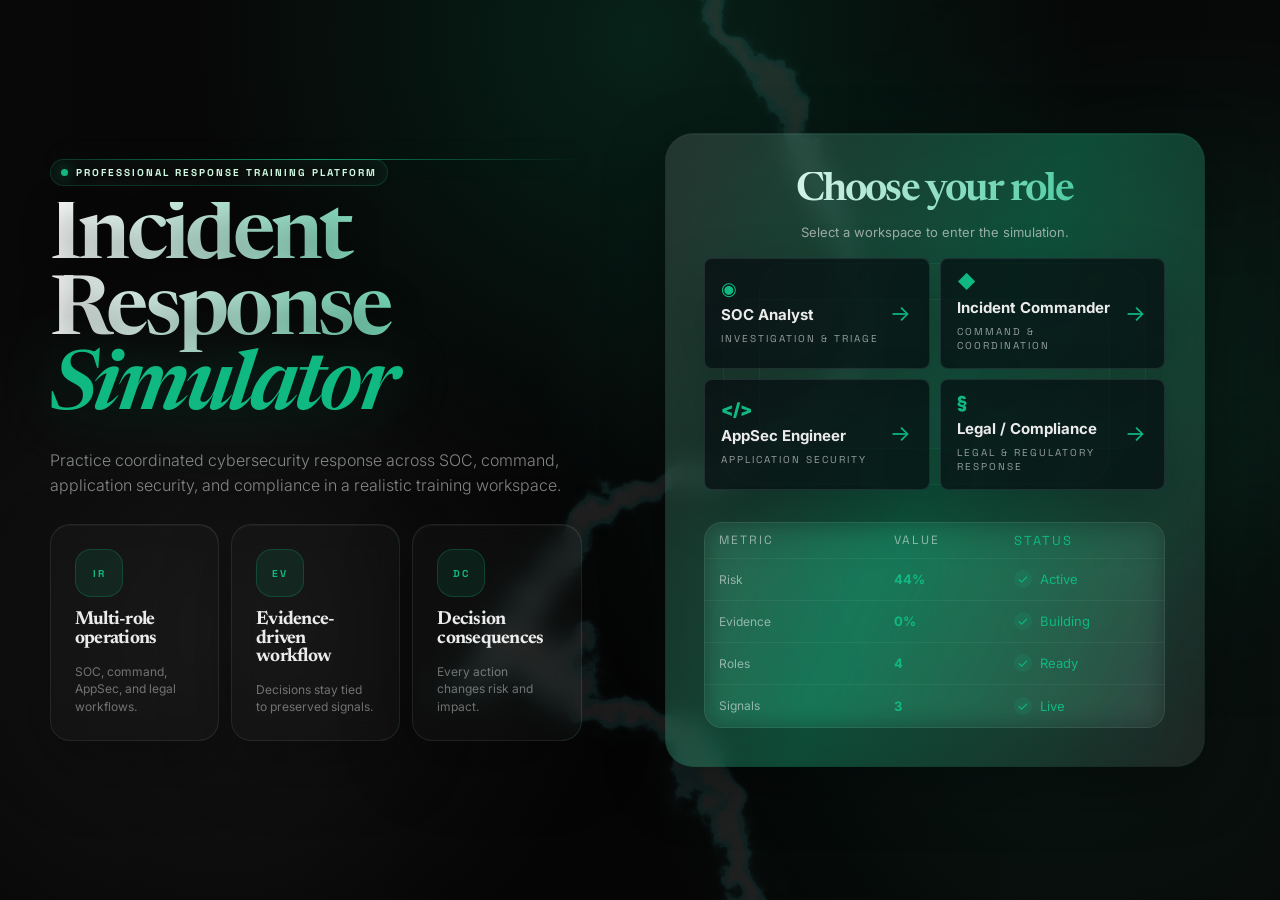
==== commit ee756dd7: "First design changes and project structure changes" ====
--- a/outputs/index.html
+++ b/outputs/index.html
@@ -4,2720 +4,38 @@
   <meta charset="utf-8">
   <meta name="viewport" content="width=device-width, initial-scale=1">
   <title>Incident Response Simulator</title>
-  <style>
-    :root {
-      color-scheme: dark;
-      --bg: #070a10;
-      --panel: rgba(15, 22, 33, .88);
-      --panel-solid: #111827;
-      --panel-soft: #182234;
-      --text: #edf5ff;
-      --muted: #9fb0c6;
-      --line: rgba(148, 163, 184, .22);
-      --blue: #53a7ff;
-      --cyan: #54e0ff;
-      --green: #62df91;
-      --yellow: #ffd166;
-      --red: #ff6673;
-      --violet: #a78bfa;
-      --shadow: 0 24px 80px rgba(0, 0, 0, .42);
-    }
-
-    * { box-sizing: border-box; }
-
-    body {
-      margin: 0;
-      min-height: 100vh;
-      color: var(--text);
-      background:
-        radial-gradient(circle at 12% 0%, rgba(83, 167, 255, .22), transparent 26rem),
-        radial-gradient(circle at 82% 10%, rgba(98, 223, 145, .12), transparent 24rem),
-        radial-gradient(circle at 50% 80%, rgba(167, 139, 250, .08), transparent 30rem),
-        linear-gradient(180deg, #080b12, #05070b 78%);
-      font-family: Inter, ui-sans-serif, system-ui, -apple-system, BlinkMacSystemFont, "Segoe UI", sans-serif;
-      overflow-x: hidden;
-    }
-
-    body:not(.is-logged-in) {
-      background:
-        radial-gradient(circle at 50% 4%, rgba(84, 224, 255, .14), transparent 28rem),
-        radial-gradient(circle at 18% 70%, rgba(83, 167, 255, .12), transparent 24rem),
-        radial-gradient(circle at 82% 78%, rgba(167, 139, 250, .08), transparent 26rem),
-        linear-gradient(180deg, #080b12, #05070b 78%);
-    }
-
-    button { font: inherit; }
-
-    .app {
-      width: min(1320px, calc(100% - 28px));
-      margin: 0 auto;
-      padding: 22px 0 34px;
-    }
-
-    .topbar {
-      display: grid;
-      grid-template-columns: minmax(0, 1fr) auto;
-      gap: 18px;
-      align-items: end;
-      margin-bottom: 14px;
-    }
-
-    body:not(.is-logged-in) .app {
-      width: min(900px, calc(100% - 28px));
-      padding-top: clamp(22px, 4.5vh, 46px);
-    }
-
-    body:not(.is-logged-in) .topbar {
-      display: block;
-      max-width: 700px;
-      margin: 0 auto 18px;
-      padding: 12px 14px 0;
-      position: relative;
-      text-align: center;
-    }
-
-    body:not(.is-logged-in) .topbar::before {
-      content: "";
-      position: absolute;
-      left: 50%;
-      top: 0;
-      width: min(540px, 80vw);
-      height: 1px;
-      transform: translateX(-50%);
-      background: linear-gradient(90deg, transparent, rgba(84, 224, 255, .7), transparent);
-      box-shadow: 0 0 28px rgba(84, 224, 255, .28);
-    }
-
-    body:not(.is-logged-in) .topbar h1 {
-      margin-top: 10px;
-      font-size: clamp(34px, 5vw, 56px);
-      line-height: 1;
-      font-weight: 900;
-      text-shadow: 0 10px 34px rgba(0, 0, 0, .42);
-    }
-
-    body:not(.is-logged-in) .title-kicker,
-    body:not(.is-logged-in) .title-main {
-      display: block;
-    }
-
-    body:not(.is-logged-in) .title-main {
-      background: linear-gradient(90deg, #edf5ff 8%, #54e0ff 52%, #a7c7ff 92%);
-      -webkit-background-clip: text;
-      background-clip: text;
-      color: transparent;
-      filter: drop-shadow(0 0 16px rgba(84, 224, 255, .12));
-    }
-
-    body:not(.is-logged-in) .subtitle {
-      max-width: 560px;
-      margin: 11px auto 0;
-      font-size: clamp(14px, 1.5vw, 16px);
-      color: #bfd0e6;
-    }
-
-    body:not(.is-logged-in) #restart {
-      display: none;
-    }
-
-    .platform-eyebrow,
-    .platform-trust-row {
-      display: none;
-    }
-
-    body:not(.is-logged-in) .platform-eyebrow {
-      width: fit-content;
-      margin: 0 auto;
-      display: inline-flex;
-      align-items: center;
-      justify-content: center;
-      gap: 8px;
-      border: 1px solid rgba(84, 224, 255, .22);
-      border-radius: 999px;
-      padding: 6px 10px;
-      color: #cfe4ff;
-      background: rgba(5, 9, 16, .62);
-      box-shadow: inset 0 0 18px rgba(84, 224, 255, .06);
-      font-size: 10px;
-      font-weight: 800;
-      text-transform: uppercase;
-    }
-
-    .platform-pulse {
-      width: 7px;
-      height: 7px;
-      border-radius: 50%;
-      background: var(--cyan);
-      box-shadow: 0 0 14px rgba(84, 224, 255, .9);
-      animation: platformPulse 1.8s ease-in-out infinite;
-    }
-
-    body:not(.is-logged-in) .platform-trust-row {
-      display: flex;
-      flex-wrap: wrap;
-      justify-content: center;
-      gap: 7px;
-      margin-top: 12px;
-    }
-
-    .platform-trust-row span {
-      border: 1px solid rgba(148, 163, 184, .18);
-      border-radius: 999px;
-      padding: 5px 9px;
-      color: var(--muted);
-      background: rgba(15, 22, 33, .54);
-      font-size: 11px;
-      font-weight: 700;
-    }
-
-    @keyframes platformPulse {
-      50% {
-        transform: scale(1.45);
-        opacity: .55;
-      }
-    }
-
-    .app-nav {
-      display: flex;
-      flex-wrap: wrap;
-      gap: 8px;
-      margin: 0 0 14px;
-    }
-
-    .nav-btn {
-      min-height: 38px;
-      padding: 8px 11px;
-      border-radius: 8px;
-      border: 1px solid var(--line);
-      color: var(--muted);
-      background: rgba(15, 22, 33, .72);
-      cursor: pointer;
-    }
-
-    .nav-btn.active {
-      color: var(--text);
-      border-color: rgba(84, 224, 255, .72);
-      background: rgba(84, 224, 255, .1);
-    }
-
-    .page-section {
-      display: none;
-    }
-
-    .page-section.active {
-      display: block;
-    }
-
-    h1, h2, h3, p { margin: 0; }
-
-    h1 {
-      font-size: clamp(30px, 4vw, 52px);
-      line-height: 1.02;
-      letter-spacing: 0;
-    }
-
-    h2 { font-size: 20px; letter-spacing: 0; }
-    h3 { font-size: 15px; letter-spacing: 0; }
-
-    .subtitle {
-      color: var(--muted);
-      line-height: 1.55;
-      max-width: 880px;
-      margin-top: 9px;
-    }
-
-    .btn {
-      min-height: 42px;
-      padding: 9px 13px;
-      border: 1px solid var(--line);
-      border-radius: 8px;
-      color: var(--text);
-      background: rgba(24, 34, 52, .86);
-      cursor: pointer;
-      display: inline-flex;
-      align-items: center;
-      justify-content: center;
-      gap: 8px;
-      transition: transform .16s ease, border-color .16s ease, background .16s ease, box-shadow .16s ease;
-    }
-
-    .btn:hover:not(:disabled) {
-      transform: translateY(-1px);
-      border-color: rgba(83, 167, 255, .9);
-      box-shadow: 0 0 0 3px rgba(83, 167, 255, .11);
-    }
-
-    .btn:disabled {
-      cursor: not-allowed;
-      opacity: .5;
-    }
-
-    .btn.primary {
-      color: #06111f;
-      background: linear-gradient(135deg, var(--blue), var(--cyan));
-      border-color: transparent;
-      font-weight: 700;
-    }
-
-    .btn.ghost { background: transparent; }
-
-    .panel {
-      background: var(--panel);
-      border: 1px solid var(--line);
-      border-radius: 8px;
-      box-shadow: var(--shadow);
-      backdrop-filter: blur(18px);
-    }
-
-    .dashboard {
-      display: grid;
-      grid-template-columns: 320px minmax(0, 1fr) 350px;
-      gap: 14px;
-      align-items: start;
-    }
-
-    .left, .center, .right {
-      display: grid;
-      gap: 14px;
-    }
-
-    .card {
-      padding: 14px;
-      border-radius: 8px;
-      background: rgba(24, 34, 52, .68);
-      border: 1px solid var(--line);
-    }
-
-    .small {
-      color: var(--muted);
-      font-size: 13px;
-      line-height: 1.45;
-    }
-
-    .flag-card {
-      display: grid;
-      gap: 8px;
-      border-color: rgba(98, 223, 145, .45);
-      position: relative;
-      overflow: hidden;
-    }
-
-    .flag-card::before {
-      content: "";
-      position: absolute;
-      inset: -70% -30% auto auto;
-      width: 180px;
-      height: 180px;
-      border-radius: 50%;
-      background: rgba(98, 223, 145, .16);
-      animation: pulseGlow 3.2s ease-in-out infinite;
-    }
-
-    @keyframes pulseGlow {
-      0%, 100% { transform: scale(.9); opacity: .55; }
-      50% { transform: scale(1.18); opacity: 1; }
-    }
-
-    .flag-card strong {
-      color: var(--green);
-      font-size: 14px;
-      position: relative;
-    }
-
-    .ctf-toggle {
-      width: fit-content;
-      min-height: 30px;
-      padding: 5px 8px;
-      border-radius: 8px;
-      border: 1px solid rgba(84, 224, 255, .28);
-      background: rgba(84, 224, 255, .07);
-      color: var(--cyan);
-      cursor: pointer;
-      font-size: 12px;
-    }
-
-    .ctf-hidden {
-      display: none;
-    }
-
-    .current-objective {
-      padding: 16px;
-      display: grid;
-      gap: 12px;
-      border-color: rgba(84, 224, 255, .35);
-      background:
-        radial-gradient(circle at 0% 0%, rgba(84, 224, 255, .1), transparent 18rem),
-        rgba(15, 22, 33, .92);
-    }
-
-    .commander-only {
-      display: none;
-    }
-
-    .appsec-only {
-      display: none;
-    }
-
-    .legal-only {
-      display: none;
-    }
-
-    body.is-commander .commander-only:not(.page-section),
-    body.is-commander .page-section.active.commander-only {
-      display: grid;
-    }
-
-    body.is-appsec .appsec-only:not(.page-section),
-    body.is-appsec .page-section.active.appsec-only {
-      display: grid;
-    }
-
-    body.is-legal .legal-only:not(.page-section),
-    body.is-legal .page-section.active.legal-only {
-      display: grid;
-    }
-
-    body.is-commander .analyst-only,
-    body.is-appsec .analyst-only,
-    body.is-legal .analyst-only {
-      display: none !important;
-    }
-
-    body.is-commander .current-objective {
-      display: none !important;
-    }
-
-    body.is-legal .metric strong {
-      font-size: 15px;
-      line-height: 1.16;
-    }
-
-    .commander-panel {
-      padding: 16px;
-      gap: 14px;
-      border-color: rgba(255, 209, 102, .38);
-      background:
-        radial-gradient(circle at 0% 0%, rgba(255, 209, 102, .11), transparent 18rem),
-        radial-gradient(circle at 100% 0%, rgba(84, 224, 255, .1), transparent 20rem),
-        rgba(15, 22, 33, .94);
-    }
-
-    .command-bar,
-    .command-grid,
-    .tradeoff-grid,
-    .stakeholder-grid {
-      display: grid;
-      gap: 10px;
-    }
-
-    .command-bar {
-      grid-template-columns: repeat(4, minmax(0, 1fr));
-    }
-
-    .command-grid {
-      grid-template-columns: minmax(0, 1.25fr) minmax(280px, .75fr);
-      align-items: stretch;
-    }
-
-    .tradeoff-grid {
-      grid-template-columns: repeat(3, minmax(0, 1fr));
-    }
-
-    .command-kpi,
-    .command-card,
-    .tradeoff-card,
-    .stakeholder-row {
-      border: 1px solid rgba(148, 163, 184, .18);
-      border-radius: 8px;
-      background: rgba(5, 9, 16, .42);
-      padding: 10px;
-    }
-
-    .command-kpi span,
-    .tradeoff-card span {
-      display: block;
-    }
-
-    .command-kpi strong {
-      display: block;
-      margin-top: 4px;
-      font-size: 20px;
-      color: var(--text);
-    }
-
-    .command-kpi.bad {
-      border-color: rgba(255, 102, 115, .52);
-      background: rgba(255, 102, 115, .09);
-    }
-
-    .decision-options {
-      display: flex;
-      flex-wrap: wrap;
-      gap: 8px;
-      margin-top: 12px;
-    }
-
-    .stakeholder-row {
-      display: grid;
-      grid-template-columns: 110px minmax(0, 1fr);
-      gap: 10px;
-      color: var(--muted);
-      font-size: 13px;
-    }
-
-    .stakeholder-row b,
-    .tradeoff-card b {
-      color: var(--cyan);
-    }
-
-    .decision-log {
-      display: grid;
-      gap: 8px;
-    }
-
-    @media (max-width: 900px) {
-      .command-bar,
-      .command-grid,
-      .tradeoff-grid {
-        grid-template-columns: 1fr;
-      }
-    }
-
-    .objective-actions {
-      display: flex;
-      flex-wrap: wrap;
-      gap: 8px;
-    }
-
-    .objective-progress {
-      display: grid;
-      gap: 7px;
-      padding: 10px;
-      border: 1px solid rgba(84, 224, 255, .2);
-      border-radius: 8px;
-      background: rgba(5, 9, 16, .34);
-    }
-
-    .objective-step,
-    .custody-card,
-    .timeline-row {
-      display: grid;
-      grid-template-columns: auto minmax(0, 1fr);
-      gap: 8px;
-      align-items: start;
-      color: var(--muted);
-      font-size: 13px;
-      line-height: 1.45;
-    }
-
-    .objective-step.done,
-    .custody-card strong {
-      color: var(--text);
-    }
-
-    .custody-card {
-      grid-template-columns: minmax(0, 1fr);
-      padding: 10px;
-      border: 1px solid rgba(84, 224, 255, .24);
-      border-radius: 8px;
-      background: rgba(8, 14, 24, .72);
-    }
-
-    .custody-actions {
-      display: flex;
-      flex-wrap: wrap;
-      gap: 6px;
-    }
-
-    .custody-actions button {
-      min-height: 30px;
-      padding: 5px 8px;
-      font-size: 12px;
-    }
-
-    .sim-controls {
-      display: flex;
-      flex-wrap: wrap;
-      gap: 8px;
-      justify-content: flex-end;
-      align-items: center;
-    }
-
-    .sim-controls select {
-      min-height: 38px;
-      border-radius: 8px;
-      border: 1px solid var(--line);
-      background: rgba(8, 14, 24, .86);
-      color: var(--text);
-      padding: 7px 9px;
-    }
-
-    .recent-actions {
-      display: grid;
-      gap: 8px;
-    }
-
-    .timeline-row {
-      border-left: 2px solid rgba(84, 224, 255, .38);
-      padding-left: 9px;
-      grid-template-columns: 54px minmax(0, 1fr);
-    }
-
-    .timeline-row b {
-      color: var(--cyan);
-      font-variant-numeric: tabular-nums;
-    }
-
-    .toast-stack {
-      position: fixed;
-      right: 18px;
-      top: 18px;
-      z-index: 100;
-      display: grid;
-      gap: 8px;
-      width: min(360px, calc(100vw - 36px));
-      pointer-events: none;
-    }
-
-    .toast {
-      border: 1px solid rgba(84, 224, 255, .28);
-      border-radius: 8px;
-      background: rgba(5, 9, 16, .94);
-      box-shadow: var(--shadow);
-      padding: 10px 12px;
-      color: var(--text);
-      animation: riseIn .2s ease;
-    }
-
-    .toast b {
-      color: var(--cyan);
-      display: block;
-      margin-bottom: 3px;
-    }
-
-    .metric-delta {
-      color: var(--green);
-      font-size: 12px;
-      min-height: 14px;
-    }
-
-    .metric-delta.bad {
-      color: var(--red);
-    }
-
-    .terminal {
-      background: #050910;
-      border: 1px solid rgba(84, 224, 255, .22);
-      border-radius: 8px;
-      padding: 12px;
-      color: #dcecff;
-      font: 13px/1.55 Consolas, "Liberation Mono", monospace;
-      overflow-wrap: anywhere;
-      min-height: 112px;
-      position: relative;
-    }
-
-    .terminal::after {
-      content: "";
-      display: inline-block;
-      width: 8px;
-      height: 15px;
-      margin-left: 3px;
-      background: var(--cyan);
-      vertical-align: -2px;
-      animation: blink 1s steps(2, start) infinite;
-    }
-
-    @keyframes blink {
-      50% { opacity: 0; }
-    }
-
-    .metrics {
-      display: grid;
-      grid-template-columns: repeat(2, minmax(0, 1fr));
-      gap: 10px;
-    }
-
-    .metric {
-      min-height: 86px;
-      display: grid;
-      gap: 7px;
-      align-content: space-between;
-    }
-
-    .metric strong {
-      font-size: 22px;
-      overflow-wrap: anywhere;
-      font-variant-numeric: tabular-nums;
-    }
-
-    .metric.bad {
-      border-color: rgba(255, 102, 115, .5);
-      background: rgba(255, 102, 115, .08);
-    }
-
-    .warning-text {
-      color: var(--yellow);
-      font-weight: 700;
-    }
-
-    .appsec-repro-grid {
-      display: grid;
-      grid-template-columns: repeat(2, minmax(0, 1fr));
-      gap: 10px;
-    }
-
-    .appsec-repro-card {
-      border: 1px solid rgba(84, 224, 255, .24);
-      border-radius: 8px;
-      background: rgba(4, 10, 18, .72);
-      padding: 10px;
-      display: grid;
-      gap: 5px;
-      min-height: 82px;
-    }
-
-    .appsec-repro-card strong {
-      color: var(--cyan);
-      font-size: 18px;
-    }
-
-    .appsec-repro-card.warn strong {
-      color: var(--yellow);
-    }
-
-    .appsec-repro-card.good strong {
-      color: var(--green);
-    }
-
-    body.is-appsec .metric {
-      min-height: 78px;
-    }
-
-    body.is-appsec .metric strong {
-      font-size: 18px;
-      line-height: 1.15;
-    }
-
-    .bar {
-      height: 8px;
-      border-radius: 999px;
-      background: #070d15;
-      border: 1px solid var(--line);
-      overflow: hidden;
-    }
-
-    .bar span {
-      display: block;
-      width: 0%;
-      height: 100%;
-      transition: width .45s ease;
-      background: var(--blue);
-    }
-
-    .bar.good span { background: linear-gradient(90deg, var(--green), var(--cyan)); }
-    .bar.warn span { background: linear-gradient(90deg, var(--yellow), var(--green)); }
-    .bar.bad span { background: linear-gradient(90deg, var(--red), var(--yellow)); }
-
-    .phase-list {
-      display: grid;
-      gap: 8px;
-      margin-top: 12px;
-    }
-
-    .phase {
-      display: grid;
-      grid-template-columns: 26px minmax(0, 1fr);
-      gap: 8px;
-      align-items: start;
-    }
-
-    .dot {
-      width: 23px;
-      height: 23px;
-      border-radius: 999px;
-      border: 1px solid var(--line);
-      display: grid;
-      place-items: center;
-      color: var(--muted);
-      font-size: 12px;
-    }
-
-    .phase.done .dot {
-      background: var(--green);
-      color: #06180d;
-      border-color: transparent;
-    }
-
-    .phase.current .dot {
-      background: var(--blue);
-      color: #06111f;
-      border-color: transparent;
-      animation: currentPulse 1.35s ease-in-out infinite;
-    }
-
-    @keyframes currentPulse {
-      0%, 100% { box-shadow: 0 0 0 0 rgba(83, 167, 255, .35); }
-      50% { box-shadow: 0 0 0 7px rgba(83, 167, 255, 0); }
-    }
-
-    .phase strong {
-      display: block;
-      font-size: 13px;
-    }
-
-    .phase span {
-      display: block;
-      color: var(--muted);
-      line-height: 1.35;
-      font-size: 12px;
-      margin-top: 2px;
-    }
-
-    .map-panel {
-      min-height: 420px;
-      padding: 0;
-      overflow: hidden;
-      position: relative;
-      background:
-        linear-gradient(90deg, rgba(83, 167, 255, .08) 1px, transparent 1px),
-        linear-gradient(rgba(83, 167, 255, .08) 1px, transparent 1px),
-        rgba(5, 9, 16, .88);
-      background-size: 34px 34px;
-    }
-
-    canvas {
-      display: block;
-      width: 100%;
-      height: 100%;
-    }
-
-    .map-label {
-      position: absolute;
-      left: 14px;
-      top: 12px;
-      display: grid;
-      gap: 3px;
-      pointer-events: none;
-    }
-
-    .visual-tools {
-      position: absolute;
-      left: 14px;
-      right: 14px;
-      bottom: 12px;
-      display: flex;
-      flex-wrap: wrap;
-      gap: 8px;
-      align-items: center;
-      justify-content: space-between;
-      pointer-events: none;
-    }
-
-    .view-buttons {
-      display: flex;
-      flex-wrap: wrap;
-      gap: 7px;
-      pointer-events: auto;
-    }
-
-    .view-btn {
-      min-height: 32px;
-      padding: 6px 9px;
-      border-radius: 8px;
-      border: 1px solid var(--line);
-      color: var(--muted);
-      background: rgba(5, 9, 16, .72);
-      cursor: pointer;
-    }
-
-    .view-btn.active {
-      color: var(--text);
-      border-color: rgba(84, 224, 255, .68);
-      background: rgba(84, 224, 255, .1);
-    }
-
-    .node-inspector {
-      width: min(310px, 100%);
-      padding: 10px;
-      border: 1px solid rgba(84, 224, 255, .28);
-      border-radius: 8px;
-      background: rgba(5, 9, 16, .78);
-      pointer-events: auto;
-    }
-
-    .map-panel[data-view="killchain"] .node-inspector,
-    .map-panel[data-view="data"] .node-inspector {
-      display: none;
-    }
-
-    .node-inspector strong {
-      display: block;
-      color: var(--cyan);
-      margin-bottom: 4px;
-    }
-
-    .attack-badge {
-      position: absolute;
-      right: 12px;
-      top: 12px;
-      min-height: 32px;
-      padding: 6px 9px;
-      border: 1px solid rgba(255, 102, 115, .55);
-      border-radius: 8px;
-      color: var(--red);
-      background: rgba(255, 102, 115, .08);
-      font-size: 12px;
-      font-weight: 700;
-      pointer-events: none;
-    }
-
-    .incident {
-      padding: 16px;
-      display: grid;
-      gap: 14px;
-    }
-
-    .incident-head {
-      display: grid;
-      grid-template-columns: minmax(0, 1fr) auto;
-      gap: 12px;
-      align-items: start;
-    }
-
-    .clock {
-      min-width: 88px;
-      min-height: 40px;
-      border-radius: 8px;
-      border: 1px solid rgba(84, 224, 255, .32);
-      background: rgba(84, 224, 255, .08);
-      color: var(--cyan);
-      font-weight: 800;
-      font-variant-numeric: tabular-nums;
-      display: grid;
-      place-items: center;
-    }
-
-    .pill-row {
-      display: flex;
-      flex-wrap: wrap;
-      gap: 7px;
-    }
-
-    .pill {
-      min-height: 24px;
-      padding: 3px 8px;
-      border-radius: 999px;
-      border: 1px solid var(--line);
-      color: var(--muted);
-      display: inline-flex;
-      align-items: center;
-      font-size: 12px;
-    }
-
-    .narrative {
-      border: 1px solid var(--line);
-      border-radius: 8px;
-      padding: 14px;
-      line-height: 1.62;
-      background: rgba(5, 9, 16, .62);
-      position: relative;
-      overflow: hidden;
-    }
-
-    .narrative::before {
-      content: "";
-      position: absolute;
-      inset: 0;
-      background: linear-gradient(90deg, transparent, rgba(84, 224, 255, .06), transparent);
-      transform: translateX(-100%);
-      animation: sweep 5s linear infinite;
-      pointer-events: none;
-    }
-
-    @keyframes sweep {
-      to { transform: translateX(100%); }
-    }
-
-    .choice-grid {
-      display: grid;
-      grid-template-columns: repeat(2, minmax(0, 1fr));
-      gap: 10px;
-    }
-
-    .choice {
-      min-height: 122px;
-      padding: 13px;
-      display: grid;
-      gap: 8px;
-      align-content: start;
-      text-align: left;
-      justify-content: stretch;
-    }
-
-    .choice span {
-      color: var(--muted);
-      font-size: 13px;
-      line-height: 1.42;
-    }
-
-    .choice.selected.good { border-color: var(--green); box-shadow: 0 0 0 3px rgba(98, 223, 145, .11); }
-    .choice.selected.warn { border-color: var(--yellow); box-shadow: 0 0 0 3px rgba(255, 209, 102, .11); }
-    .choice.selected.bad { border-color: var(--red); box-shadow: 0 0 0 3px rgba(255, 102, 115, .11); }
-
-    .outcome {
-      display: none;
-      gap: 8px;
-      border-radius: 8px;
-      border: 1px solid var(--line);
-      background: rgba(5, 9, 16, .78);
-      padding: 14px;
-      line-height: 1.52;
-    }
-
-    .outcome.show { display: grid; animation: riseIn .25s ease; }
-    .outcome.good { border-color: rgba(98, 223, 145, .7); }
-    .outcome.warn { border-color: rgba(255, 209, 102, .7); }
-    .outcome.bad { border-color: rgba(255, 102, 115, .7); }
-
-    @keyframes riseIn {
-      from { opacity: 0; transform: translateY(6px); }
-      to { opacity: 1; transform: translateY(0); }
-    }
-
-    .tabs {
-      display: flex;
-      flex-wrap: wrap;
-      gap: 8px;
-      padding: 10px;
-      border-bottom: 1px solid var(--line);
-    }
-
-    .tab {
-      min-height: 34px;
-      padding: 7px 10px;
-      border-radius: 8px;
-      border: 1px solid transparent;
-      background: transparent;
-      color: var(--muted);
-      cursor: pointer;
-    }
-
-    .tab.active {
-      color: var(--text);
-      border-color: rgba(84, 224, 255, .55);
-      background: rgba(84, 224, 255, .08);
-    }
-
-    .evidence-body {
-      display: grid;
-      gap: 10px;
-      padding: 12px;
-    }
-
-    .log {
-      min-height: 188px;
-      max-height: 260px;
-      overflow: auto;
-      white-space: pre-wrap;
-      background: #050910;
-      border: 1px solid rgba(84, 224, 255, .18);
-      border-radius: 8px;
-      padding: 12px;
-      color: #dcecff;
-      font: 12px/1.56 Consolas, "Liberation Mono", monospace;
-    }
-
-    .feed {
-      padding: 14px;
-      display: grid;
-      gap: 10px;
-      max-height: 470px;
-      overflow: auto;
-    }
-
-    .feed-list {
-      display: grid;
-      gap: 10px;
-    }
-
-    .feed-item {
-      display: grid;
-      grid-template-columns: 54px minmax(0, 1fr);
-      gap: 9px;
-      padding: 10px;
-      border: 1px solid rgba(148, 163, 184, .16);
-      border-radius: 8px;
-      background: rgba(5, 9, 16, .48);
-      animation: slideIn .28s ease;
-      cursor: pointer;
-      text-align: left;
-      color: var(--text);
-    }
-
-    .feed-item.active {
-      border-color: rgba(84, 224, 255, .72);
-      background: rgba(84, 224, 255, .08);
-    }
-
-    @keyframes slideIn {
-      from { opacity: 0; transform: translateX(8px); }
-      to { opacity: 1; transform: translateX(0); }
-    }
-
-    .feed-item .time {
-      color: var(--cyan);
-      font-weight: 800;
-      font-variant-numeric: tabular-nums;
-      font-size: 13px;
-    }
-
-    .feed-item strong {
-      display: block;
-      font-size: 14px;
-    }
-
-    .feed-item span {
-      display: block;
-      color: var(--muted);
-      line-height: 1.4;
-      font-size: 13px;
-      margin-top: 2px;
-    }
-
-    .translation {
-      display: grid;
-      gap: 10px;
-    }
-
-    .translation strong {
-      color: var(--cyan);
-    }
-
-    .event-detail {
-      display: grid;
-      gap: 10px;
-    }
-
-    .detail-grid {
-      display: grid;
-      grid-template-columns: repeat(2, minmax(0, 1fr));
-      gap: 8px;
-    }
-
-    .detail-box {
-      min-height: 70px;
-      padding: 10px;
-      border-radius: 8px;
-      border: 1px solid var(--line);
-      background: rgba(5, 9, 16, .5);
-      display: grid;
-      gap: 4px;
-    }
-
-    .detail-box span {
-      color: var(--muted);
-      font-size: 12px;
-    }
-
-    .investigation-grid {
-      display: grid;
-      grid-template-columns: repeat(3, minmax(0, 1fr));
-      gap: 8px;
-    }
-
-    .mini-action {
-      min-height: 76px;
-      padding: 10px;
-      border-radius: 8px;
-      border: 1px solid var(--line);
-      background: rgba(24, 34, 52, .74);
-      color: var(--text);
-      cursor: pointer;
-      text-align: left;
-      display: grid;
-      gap: 4px;
-    }
-
-    .mini-action span {
-      color: var(--muted);
-      font-size: 12px;
-      line-height: 1.35;
-    }
-
-    .mini-action.done {
-      border-color: rgba(98, 223, 145, .65);
-      background: rgba(98, 223, 145, .08);
-    }
-
-    .heat-list {
-      display: grid;
-      gap: 8px;
-    }
-
-    .heat-row {
-      display: grid;
-      grid-template-columns: 92px minmax(0, 1fr) 44px;
-      gap: 8px;
-      align-items: center;
-      font-size: 13px;
-    }
-
-    .heat-track {
-      height: 9px;
-      border-radius: 999px;
-      background: #070d15;
-      border: 1px solid var(--line);
-      overflow: hidden;
-    }
-
-    .heat-track span {
-      display: block;
-      height: 100%;
-      width: 0%;
-      border-radius: 999px;
-      background: linear-gradient(90deg, var(--green), var(--yellow), var(--red));
-      transition: width .35s ease;
-    }
-
-    .briefing {
-      padding: 14px;
-      display: grid;
-      gap: 12px;
-      position: relative;
-      overflow: hidden;
-    }
-
-    .briefing::before {
-      content: "";
-      position: absolute;
-      inset: 0;
-      background:
-        radial-gradient(circle at 20% 10%, rgba(84, 224, 255, .09), transparent 14rem),
-        radial-gradient(circle at 84% 0%, rgba(255, 209, 102, .07), transparent 16rem);
-      pointer-events: none;
-    }
-
-    .briefing > * {
-      position: relative;
-    }
-
-    .briefing-grid {
-      display: grid;
-      grid-template-columns: repeat(4, minmax(0, 1fr));
-      gap: 10px;
-    }
-
-    .brief-card {
-      min-height: 126px;
-      padding: 12px;
-      border-radius: 8px;
-      border: 1px solid var(--line);
-      background: rgba(5, 9, 16, .48);
-      display: grid;
-      gap: 8px;
-      align-content: start;
-    }
-
-    .brief-card b {
-      color: var(--cyan);
-      font-size: 13px;
-    }
-
-    .brief-card p {
-      color: var(--muted);
-      line-height: 1.43;
-      font-size: 13px;
-    }
-
-    .flow-strip {
-      display: grid;
-      grid-template-columns: repeat(5, minmax(0, 1fr));
-      gap: 8px;
-    }
-
-    .flow-step {
-      min-height: 64px;
-      padding: 10px;
-      border: 1px solid rgba(148, 163, 184, .18);
-      border-radius: 8px;
-      background: rgba(5, 9, 16, .38);
-      color: var(--muted);
-      display: grid;
-      gap: 4px;
-      align-content: center;
-      text-align: center;
-      font-size: 12px;
-    }
-
-    .flow-step.active {
-      color: var(--text);
-      border-color: rgba(84, 224, 255, .72);
-      background: rgba(84, 224, 255, .09);
-      box-shadow: 0 0 24px rgba(84, 224, 255, .1) inset;
-    }
-
-    .flow-step.done {
-      color: var(--green);
-      border-color: rgba(98, 223, 145, .45);
-      background: rgba(98, 223, 145, .07);
-    }
-
-    .impact-monitor {
-      display: grid;
-      gap: 12px;
-    }
-
-    .status-light-row {
-      display: grid;
-      grid-template-columns: repeat(3, minmax(0, 1fr));
-      gap: 8px;
-    }
-
-    .status-light {
-      padding: 10px;
-      border-radius: 8px;
-      border: 1px solid var(--line);
-      background: rgba(5, 9, 16, .44);
-      display: grid;
-      gap: 5px;
-      text-align: center;
-      min-height: 70px;
-    }
-
-    .status-light::before {
-      content: "";
-      width: 11px;
-      height: 11px;
-      border-radius: 999px;
-      justify-self: center;
-      background: var(--green);
-      box-shadow: 0 0 16px currentColor;
-      color: var(--green);
-    }
-
-    .status-light.warn::before {
-      background: var(--yellow);
-      color: var(--yellow);
-    }
-
-    .status-light.bad::before {
-      background: var(--red);
-      color: var(--red);
-    }
-
-    .status-light strong {
-      font-size: 13px;
-    }
-
-    .status-light span {
-      color: var(--muted);
-      font-size: 12px;
-    }
-
-    .showcase-panel {
-      padding: 14px;
-      display: grid;
-      gap: 12px;
-      position: relative;
-      overflow: hidden;
-    }
-
-    .showcase-panel::before {
-      content: "";
-      position: absolute;
-      inset: -2px;
-      background: linear-gradient(120deg, rgba(84, 224, 255, .14), transparent 30%, rgba(98, 223, 145, .1), transparent 70%, rgba(167, 139, 250, .12));
-      opacity: .85;
-      pointer-events: none;
-    }
-
-    .showcase-panel > * {
-      position: relative;
-    }
-
-    .ai-header {
-      display: flex;
-      align-items: center;
-      justify-content: space-between;
-      gap: 10px;
-      flex-wrap: wrap;
-    }
-
-    .ai-status {
-      display: inline-flex;
-      align-items: center;
-      gap: 7px;
-      color: var(--green);
-      font-size: 12px;
-      font-weight: 700;
-    }
-
-    .ai-status::before {
-      content: "";
-      width: 9px;
-      height: 9px;
-      border-radius: 999px;
-      background: var(--green);
-      box-shadow: 0 0 14px var(--green);
-      animation: currentPulse 1.25s ease-in-out infinite;
-    }
-
-    .ai-grid {
-      display: grid;
-      grid-template-columns: 260px minmax(0, 1fr);
-      gap: 12px;
-      align-items: stretch;
-    }
-
-    .radar-wrap {
-      min-height: 250px;
-      border-radius: 8px;
-      border: 1px solid rgba(84, 224, 255, .22);
-      background: rgba(5, 9, 16, .58);
-      position: relative;
-      overflow: hidden;
-    }
-
-    .radar-wrap canvas {
-      height: 250px;
-    }
-
-    .ai-chat {
-      display: grid;
-      gap: 10px;
-      align-content: start;
-    }
-
-    .ai-answer {
-      min-height: 132px;
-      padding: 12px;
-      border-radius: 8px;
-      border: 1px solid rgba(84, 224, 255, .22);
-      background: rgba(5, 9, 16, .58);
-      color: #dcecff;
-      font: 13px/1.55 Consolas, "Liberation Mono", monospace;
-      white-space: pre-wrap;
-    }
-
-    .prompt-row {
-      display: grid;
-      grid-template-columns: repeat(3, minmax(0, 1fr));
-      gap: 8px;
-    }
-
-    .prompt-btn {
-      min-height: 58px;
-      padding: 9px;
-      border-radius: 8px;
-      border: 1px solid var(--line);
-      background: rgba(24, 34, 52, .78);
-      color: var(--text);
-      cursor: pointer;
-      text-align: left;
-      font-size: 12px;
-      line-height: 1.3;
-    }
-
-    .recommendations {
-      display: grid;
-      grid-template-columns: repeat(3, minmax(0, 1fr));
-      gap: 10px;
-    }
-
-    .rec-card {
-      min-height: 104px;
-      padding: 11px;
-      border-radius: 8px;
-      border: 1px solid var(--line);
-      background: rgba(5, 9, 16, .5);
-      display: grid;
-      gap: 6px;
-      align-content: start;
-    }
-
-    .rec-card strong {
-      color: var(--cyan);
-      font-size: 13px;
-    }
-
-    .rec-card p {
-      color: var(--muted);
-      font-size: 12px;
-      line-height: 1.42;
-    }
-
-    .rec-card button {
-      margin-top: 4px;
-      min-height: 30px;
-      border-radius: 8px;
-      border: 1px solid rgba(84, 224, 255, .28);
-      color: var(--cyan);
-      background: rgba(84, 224, 255, .07);
-      cursor: pointer;
-      text-align: left;
-      padding: 6px 8px;
-      font-size: 12px;
-    }
-
-    .rec-card.applied {
-      border-color: rgba(98, 223, 145, .7);
-      background: rgba(98, 223, 145, .08);
-    }
-
-    .ai-live-grid {
-      display: grid;
-      grid-template-columns: minmax(0, .9fr) minmax(0, 1.1fr);
-      gap: 10px;
-    }
-
-    .ai-stream {
-      min-height: 138px;
-      max-height: 178px;
-      overflow: auto;
-      padding: 10px;
-      border-radius: 8px;
-      border: 1px solid rgba(84, 224, 255, .18);
-      background: rgba(5, 9, 16, .5);
-      display: grid;
-      gap: 7px;
-    }
-
-    .ai-stream-line {
-      display: grid;
-      grid-template-columns: 54px minmax(0, 1fr);
-      gap: 8px;
-      font-size: 12px;
-      line-height: 1.35;
-      color: var(--muted);
-    }
-
-    .ai-stream-line b {
-      color: var(--cyan);
-      font-variant-numeric: tabular-nums;
-    }
-
-    .confidence-panel {
-      display: grid;
-      gap: 9px;
-      padding: 10px;
-      border-radius: 8px;
-      border: 1px solid rgba(84, 224, 255, .18);
-      background: rgba(5, 9, 16, .5);
-    }
-
-    .confidence-row {
-      display: grid;
-      grid-template-columns: 90px minmax(0, 1fr) 40px;
-      gap: 8px;
-      align-items: center;
-      color: var(--muted);
-      font-size: 12px;
-    }
-
-    .confidence-track {
-      height: 8px;
-      border: 1px solid var(--line);
-      background: #070d15;
-      border-radius: 999px;
-      overflow: hidden;
-    }
-
-    .confidence-track span {
-      display: block;
-      height: 100%;
-      width: 0%;
-      border-radius: 999px;
-      background: linear-gradient(90deg, var(--red), var(--yellow), var(--green));
-      transition: width .35s ease;
-    }
-
-    .killchain-detail {
-      position: absolute;
-      left: 14px;
-      right: 14px;
-      bottom: 92px;
-      width: min(300px, calc(100% - 28px));
-      padding: 10px;
-      border: 1px solid rgba(84, 224, 255, .28);
-      border-radius: 8px;
-      background: rgba(5, 9, 16, .82);
-      pointer-events: auto;
-      display: none;
-    }
-
-    .map-panel[data-view="killchain"] .killchain-detail {
-      display: block;
-    }
-
-    .lab-grid {
-      display: grid;
-      grid-template-columns: minmax(280px, .78fr) minmax(520px, 1.22fr);
-      gap: 14px;
-      align-items: start;
-    }
-
-    .simulation-card {
-      padding: 14px;
-      display: grid;
-      gap: 12px;
-    }
-
-    .phase-visual {
-      min-height: 360px;
-      border-radius: 8px;
-      border: 1px solid rgba(84, 224, 255, .24);
-      background:
-        linear-gradient(90deg, rgba(83, 167, 255, .06) 1px, transparent 1px),
-        linear-gradient(rgba(83, 167, 255, .06) 1px, transparent 1px),
-        rgba(5, 9, 16, .58);
-      background-size: 28px 28px;
-      overflow: hidden;
-      position: relative;
-    }
-
-    .real-scene {
-      min-height: 360px;
-      padding: 14px;
-      display: grid;
-      gap: 10px;
-      position: relative;
-      z-index: 1;
-      overflow: auto;
-    }
-
-    .visual-caption {
-      position: absolute;
-      left: 12px;
-      top: 10px;
-      right: 12px;
-      display: flex;
-      justify-content: space-between;
-      gap: 10px;
-      color: var(--muted);
-      font-size: 12px;
-      pointer-events: none;
-    }
-
-    .visual-caption b {
-      color: var(--cyan);
-    }
-
-    .scene-window {
-      border: 1px solid rgba(148, 163, 184, .22);
-      border-radius: 8px;
-      background: rgba(5, 9, 16, .78);
-      overflow: hidden;
-      min-width: 0;
-    }
-
-    .window-bar {
-      min-height: 32px;
-      display: flex;
-      align-items: center;
-      justify-content: space-between;
-      gap: 8px;
-      padding: 7px 10px;
-      border-bottom: 1px solid rgba(148, 163, 184, .18);
-      color: var(--muted);
-      font-size: 12px;
-      min-width: 0;
-    }
-
-    .window-bar > span:last-child {
-      overflow: hidden;
-      text-overflow: ellipsis;
-      white-space: nowrap;
-    }
-
-    .window-dots {
-      display: inline-flex;
-      gap: 5px;
-    }
-
-    .window-dots span {
-      width: 8px;
-      height: 8px;
-      border-radius: 999px;
-      background: var(--red);
-    }
-
-    .window-dots span:nth-child(2) { background: var(--yellow); }
-    .window-dots span:nth-child(3) { background: var(--green); }
-
-    .scene-body {
-      padding: 11px;
-      display: grid;
-      gap: 8px;
-      font: 12px/1.5 Consolas, "Liberation Mono", monospace;
-      color: #dcecff;
-      min-width: 0;
-    }
-
-    .scene-line {
-      display: grid;
-      grid-template-columns: 54px minmax(0, 1fr);
-      gap: 8px;
-      align-items: baseline;
-      animation: riseIn .28s ease;
-      min-width: 0;
-    }
-
-    .scene-line .ts {
-      color: var(--cyan);
-    }
-
-    .scene-line span:last-child {
-      overflow-wrap: anywhere;
-    }
-
-    .scene-line .bad { color: var(--red); }
-    .scene-line .good { color: var(--green); }
-    .scene-line .warn { color: var(--yellow); }
-
-    .split-scene {
-      display: grid;
-      grid-template-columns: minmax(0, 1.2fr) minmax(220px, .8fr);
-      gap: 10px;
-    }
-
-    .request-card {
-      border: 1px solid rgba(84, 224, 255, .2);
-      border-radius: 8px;
-      padding: 10px;
-      background: rgba(84, 224, 255, .05);
-      display: grid;
-      gap: 8px;
-      color: #dcecff;
-      font: 12px/1.45 Consolas, "Liberation Mono", monospace;
-      animation: packetSlide 1.8s ease-in-out infinite;
-      min-width: 0;
-      overflow-wrap: anywhere;
-    }
-
-    @keyframes packetSlide {
-      0%, 100% { transform: translateX(0); }
-      50% { transform: translateX(10px); }
-    }
-
-    .live-badge {
-      display: inline-flex;
-      align-items: center;
-      gap: 6px;
-      color: var(--green);
-      font: 700 11px/1 system-ui, sans-serif;
-    }
-
-    .live-badge::before {
-      content: "";
-      width: 8px;
-      height: 8px;
-      border-radius: 999px;
-      background: currentColor;
-      box-shadow: 0 0 14px currentColor;
-    }
-
-    .fake-table {
-      display: grid;
-      gap: 4px;
-    }
-
-    .fake-row {
-      display: grid;
-      grid-template-columns: 80px minmax(0, 1fr) 56px;
-      gap: 8px;
-      padding: 6px 8px;
-      border-radius: 7px;
-      background: rgba(148, 163, 184, .07);
-      color: var(--muted);
-      font-size: 12px;
-      min-width: 0;
-    }
-
-    .fake-row span {
-      overflow-wrap: anywhere;
-    }
-
-    .fake-row.hot {
-      color: var(--text);
-      background: rgba(255, 102, 115, .1);
-      border: 1px solid rgba(255, 102, 115, .22);
-    }
-
-    .control-stack {
-      display: grid;
-      gap: 8px;
-    }
-
-    .control-item {
-      display: grid;
-      grid-template-columns: 1fr auto;
-      gap: 8px;
-      align-items: center;
-      padding: 9px;
-      border-radius: 8px;
-      background: rgba(148, 163, 184, .07);
-      border: 1px solid rgba(148, 163, 184, .14);
-      color: var(--muted);
-      font-size: 12px;
-    }
-
-    .toggle-on {
-      color: var(--green);
-      font-weight: 700;
-    }
-
-    .doc-stack {
-      display: grid;
-      grid-template-columns: repeat(2, minmax(0, 1fr));
-      gap: 8px;
-    }
-
-    .doc-card {
-      min-height: 88px;
-      padding: 10px;
-      border-radius: 8px;
-      border: 1px solid rgba(98, 223, 145, .24);
-      background: rgba(98, 223, 145, .07);
-      display: grid;
-      gap: 6px;
-      color: var(--muted);
-      font-size: 12px;
-    }
-
-    .doc-card b { color: var(--green); }
-
-    .role-grid,
-    .comms-grid,
-    .report-builder-grid {
-      display: grid;
-      grid-template-columns: repeat(2, minmax(0, 1fr));
-      gap: 12px;
-    }
-
-    .role-card,
-    .message-card,
-    .evidence-pick {
-      padding: 12px;
-      border-radius: 8px;
-      border: 1px solid var(--line);
-      background: rgba(5, 9, 16, .52);
-      display: grid;
-      gap: 8px;
-      text-align: left;
-      color: var(--text);
-    }
-
-    button.role-card,
-    button.message-card,
-    button.evidence-pick {
-      cursor: pointer;
-    }
-
-    .role-card.active,
-    .message-card.active,
-    .evidence-pick.active {
-      border-color: rgba(84, 224, 255, .72);
-      background: rgba(84, 224, 255, .09);
-    }
-
-    .role-card b,
-    .message-card b,
-    .evidence-pick b {
-      color: var(--cyan);
-    }
-
-    .role-card span,
-    .message-card span,
-    .evidence-pick span {
-      color: var(--muted);
-      font-size: 13px;
-      line-height: 1.42;
-    }
-
-    .message-card.urgent {
-      border-color: rgba(255, 102, 115, .4);
-    }
-
-    .message-card.answered {
-      border-color: rgba(98, 223, 145, .55);
-      background: rgba(98, 223, 145, .07);
-    }
-
-    .report-preview {
-      min-height: 320px;
-      border-radius: 8px;
-      border: 1px solid rgba(84, 224, 255, .22);
-      background: rgba(5, 9, 16, .62);
-      padding: 14px;
-      display: grid;
-      gap: 10px;
-    }
-
-    body.is-appsec .report-builder-grid {
-      grid-template-columns: minmax(220px, .62fr) minmax(0, 1.38fr);
-    }
-
-    body.is-appsec #evidencePicker {
-      grid-template-columns: 1fr;
-      align-content: start;
-    }
-
-    body.is-appsec #reportPreview {
-      min-height: 460px;
-    }
-
-    body.is-legal .report-builder-grid {
-      grid-template-columns: minmax(200px, .55fr) minmax(0, 1.45fr);
-    }
-
-    body.is-legal #evidencePicker {
-      grid-template-columns: 1fr;
-      align-content: start;
-    }
-
-    body.is-legal #reportPreview {
-      min-height: 480px;
-    }
-
-    .success-banner {
-      border: 1px solid rgba(98, 223, 145, .62);
-      border-radius: 8px;
-      background:
-        radial-gradient(circle at 0% 0%, rgba(98, 223, 145, .16), transparent 18rem),
-        rgba(98, 223, 145, .08);
-      padding: 14px;
-      display: grid;
-      gap: 8px;
-    }
-
-    .success-banner strong {
-      color: var(--green);
-      font-size: 20px;
-    }
-
-    .status-badge {
-      width: fit-content;
-      border: 1px solid rgba(84, 224, 255, .34);
-      border-radius: 999px;
-      padding: 4px 8px;
-      color: var(--cyan);
-      background: rgba(84, 224, 255, .08);
-      font-size: 12px;
-      font-weight: 800;
-    }
-
-    .status-badge.confirmed {
-      border-color: rgba(98, 223, 145, .62);
-      color: var(--green);
-      background: rgba(98, 223, 145, .11);
-    }
-
-    .status-badge.possible,
-    .status-badge.likely {
-      border-color: rgba(255, 209, 102, .62);
-      color: var(--yellow);
-      background: rgba(255, 209, 102, .11);
-    }
-
-    .status-badge.not-evidenced {
-      border-color: rgba(255, 102, 115, .48);
-      color: var(--red);
-      background: rgba(255, 102, 115, .09);
-    }
-
-    .status-badge.unselected {
-      border-color: rgba(169, 183, 204, .26);
-      color: var(--muted);
-      background: rgba(169, 183, 204, .06);
-    }
-
-    .incident-clock.active-clock {
-      color: var(--yellow);
-      border-color: rgba(255, 209, 102, .58);
-      background: rgba(255, 209, 102, .08);
-      box-shadow: 0 0 24px rgba(255, 209, 102, .12);
-    }
-
-    body.is-legal .phase.current {
-      border-color: rgba(255, 209, 102, .62);
-      background: rgba(255, 209, 102, .08);
-    }
-
-    body.is-legal .phase.done {
-      border-color: rgba(98, 223, 145, .42);
-    }
-
-    body.is-legal .phase:not(.done):not(.current) {
-      opacity: .55;
-    }
-
-    .report-section {
-      border-left: 2px solid rgba(84, 224, 255, .45);
-      padding-left: 10px;
-      display: grid;
-      gap: 4px;
-    }
-
-    .report-section strong {
-      color: var(--cyan);
-    }
-
-    .login-panel {
-      margin-bottom: 14px;
-      padding: 16px;
-      display: grid;
-      gap: 12px;
-    }
-
-    body:not(.is-logged-in) .app-nav,
-    body:not(.is-logged-in) .live-strip,
-    body:not(.is-logged-in) .incident-command,
-    body:not(.is-logged-in) .dashboard,
-    body:not(.is-logged-in) .report {
-      display: none;
-    }
-
-    body:not(.is-logged-in) .login-panel {
-      max-width: 790px;
-      margin: 0 auto;
-      padding: 0;
-      background: transparent;
-      border: 0;
-      box-shadow: none;
-      backdrop-filter: none;
-    }
-
-    .landing-card {
-      border: 1px solid rgba(148, 163, 184, .18);
-      border-radius: 8px;
-      background: rgba(11, 17, 27, .86);
-      box-shadow: 0 18px 56px rgba(0, 0, 0, .28);
-      padding: clamp(16px, 2.3vw, 22px);
-      display: grid;
-      gap: 12px;
-    }
-
-    .landing-card h2 {
-      text-align: center;
-      font-size: clamp(20px, 2.2vw, 26px);
-    }
-
-    .landing-intro {
-      max-width: 520px;
-      margin: 0 auto 2px;
-      color: var(--muted);
-      text-align: center;
-      line-height: 1.55;
-      font-size: 13px;
-    }
-
-    .landing-hint {
-      color: var(--muted);
-      font-size: 12px;
-      text-align: center;
-    }
-
-    .credential-panel {
-      display: grid;
-      gap: 10px;
-      margin-top: 4px;
-      padding: 14px;
-      border: 1px solid rgba(84, 224, 255, .22);
-      border-radius: 8px;
-      background: rgba(5, 9, 16, .7);
-    }
-
-    .role-icon {
-      color: var(--cyan);
-      font-weight: 900;
-      font-size: 18px;
-      line-height: 1;
-    }
-
-    .role-focus {
-      color: var(--muted);
-    }
-
-    .role-arrow {
-      position: absolute;
-      right: 18px;
-      top: 50%;
-      color: var(--cyan);
-      font-size: 22px;
-      transform: translateY(-50%);
-      transition: transform .18s ease;
-    }
-
-    .login-panel.signed-in {
-      grid-template-columns: minmax(0, 1fr) auto;
-      align-items: center;
-      padding: 12px 14px;
-    }
-
-    .login-hero {
-      display: grid;
-      gap: 10px;
-      max-width: 760px;
-    }
-
-    .login-hero h2 {
-      font-size: clamp(26px, 3vw, 40px);
-    }
-
-    .login-layout {
-      display: grid;
-      grid-template-columns: minmax(0, .85fr) minmax(340px, 1.15fr);
-      gap: 16px;
-      align-items: start;
-    }
-
-    .login-form {
-      display: grid;
-      gap: 10px;
-      border: 1px solid rgba(84, 224, 255, .22);
-      border-radius: 8px;
-      background: rgba(5, 9, 16, .68);
-      padding: 14px;
-    }
-
-    .login-field {
-      display: grid;
-      gap: 5px;
-    }
-
-    .login-field label {
-      color: var(--muted);
-      font-size: 12px;
-      font-weight: 700;
-    }
-
-    .login-field input {
-      min-height: 42px;
-      border-radius: 8px;
-      border: 1px solid var(--line);
-      background: rgba(5, 9, 16, .86);
-      color: var(--text);
-      padding: 9px 11px;
-      font: 13px/1.2 Consolas, "Liberation Mono", monospace;
-    }
-
-    .login-error {
-      color: var(--red);
-      min-height: 18px;
-      font-size: 12px;
-    }
-
-    .demo-accounts {
-      display: grid;
-      grid-template-columns: repeat(2, minmax(0, 1fr));
-      gap: 10px;
-      margin-top: 2px;
-    }
-
-    .demo-account {
-      position: relative;
-      border: 1px solid rgba(148, 163, 184, .16);
-      border-radius: 8px;
-      background: rgba(15, 22, 33, .72);
-      padding: 14px 48px 14px 16px;
-      color: var(--muted);
-      font: 13px/1.45 Inter, ui-sans-serif, system-ui, sans-serif;
-      cursor: pointer;
-      text-align: left;
-      display: grid;
-      gap: 6px;
-      min-height: 104px;
-      align-content: center;
-      transition: transform .18s ease, border-color .18s ease, background .18s ease;
-    }
-
-    .demo-account:hover {
-      transform: translateY(-2px);
-      border-color: rgba(84, 224, 255, .48);
-      background: rgba(84, 224, 255, .07);
-    }
-
-    .demo-account:hover .role-arrow {
-      transform: translate(4px, -50%);
-    }
-
-    .demo-account b {
-      color: var(--text);
-      display: block;
-      font-size: 15px;
-    }
-
-    .demo-account span {
-      display: block;
-    }
-
-    .log-row.highlight {
-      border-color: rgba(255, 209, 102, .9);
-      box-shadow: 0 0 0 3px rgba(255, 209, 102, .14), 0 0 24px rgba(255, 209, 102, .18);
-      animation: highlightPulse 1.2s ease-in-out 3;
-    }
-
-    @keyframes highlightPulse {
-      50% { transform: translateY(-1px); border-color: rgba(84, 224, 255, .95); }
-    }
-
-    .demo-account.selected {
-      border-color: rgba(84, 224, 255, .72);
-      background: rgba(84, 224, 255, .1);
-      box-shadow: 0 0 0 3px rgba(84, 224, 255, .08);
-    }
-
-    .credential-header {
-      display: grid;
-      gap: 6px;
-      padding: 10px;
-      border-radius: 8px;
-      border: 1px solid rgba(84, 224, 255, .24);
-      background: rgba(84, 224, 255, .07);
-    }
-
-    .credential-actions {
-      display: flex;
-      flex-wrap: wrap;
-      gap: 8px;
-      align-items: center;
-    }
-
-    .role-card .role-access {
-      display: flex;
-      flex-wrap: wrap;
-      gap: 6px;
-      margin-top: 4px;
-    }
-
-    .role-card .role-access em {
-      font-style: normal;
-      color: var(--green);
-      border: 1px solid rgba(98, 223, 145, .22);
-      border-radius: 999px;
-      padding: 2px 7px;
-      font-size: 11px;
-    }
-
-    .nav-btn.is-hidden-for-role {
-      display: none;
-    }
-
-    .session-badge {
-      display: inline-flex;
-      align-items: center;
-      gap: 8px;
-      color: var(--green);
-      font-weight: 700;
-      font-size: 13px;
-    }
-
-    .session-badge::before {
-      content: "";
-      width: 9px;
-      height: 9px;
-      border-radius: 999px;
-      background: currentColor;
-      box-shadow: 0 0 14px currentColor;
-    }
-
-    .role-locked {
-      opacity: .45;
-      pointer-events: none;
-    }
-
-    .generated-report {
-      background: #f7fafc;
-      color: #172033;
-      border-radius: 8px;
-      padding: 18px;
-      display: grid;
-      gap: 12px;
-      font-family: Georgia, "Times New Roman", serif;
-      line-height: 1.5;
-    }
-
-    .generated-report h3,
-    .generated-report h4 {
-      color: #0f3b57;
-      margin: 0;
-    }
-
-    .generated-report p {
-      color: #26364d;
-    }
-
-    .generated-report .stamp {
-      display: inline-flex;
-      width: fit-content;
-      padding: 4px 8px;
-      border: 1px solid #0f766e;
-      color: #0f766e;
-      border-radius: 6px;
-      font: 700 12px/1 system-ui, sans-serif;
-    }
-
-    .incident-command {
-      display: grid;
-      grid-template-columns: minmax(0, 1fr) auto auto;
-      gap: 10px;
-      align-items: center;
-      margin-bottom: 14px;
-      padding: 12px 14px;
-      border: 1px solid rgba(255, 102, 115, .35);
-      border-radius: 8px;
-      background: rgba(255, 102, 115, .07);
-    }
-
-    .incident-command .red-dot {
-      width: 10px;
-      height: 10px;
-      border-radius: 999px;
-      background: var(--red);
-      box-shadow: 0 0 16px var(--red);
-      display: inline-block;
-      margin-right: 8px;
-      animation: currentPulse 1.1s ease-in-out infinite;
-    }
-
-    .incident-clock {
-      color: var(--red);
-      font-weight: 800;
-      font-variant-numeric: tabular-nums;
-    }
-
-    .attacker-stage {
-      color: var(--yellow);
-      font-weight: 700;
-    }
-
-    .soc-terminal {
-      display: grid;
-      gap: 10px;
-    }
-
-    .terminal-output {
-      min-height: 220px;
-      max-height: 320px;
-      overflow: auto;
-      background: #03070d;
-      border: 1px solid rgba(84, 224, 255, .2);
-      border-radius: 8px;
-      padding: 12px;
-      font: 12px/1.55 Consolas, "Liberation Mono", monospace;
-      color: #dcecff;
-      white-space: pre-wrap;
-    }
-
-    .terminal-input-row {
-      display: grid;
-      grid-template-columns: auto minmax(0, 1fr) auto;
-      gap: 8px;
-      align-items: center;
-    }
-
-    .terminal-input-row span {
-      color: var(--cyan);
-      font: 700 13px/1 Consolas, "Liberation Mono", monospace;
-    }
-
-    .terminal-input-row input {
-      min-height: 40px;
-      border-radius: 8px;
-      border: 1px solid var(--line);
-      background: rgba(5, 9, 16, .82);
-      color: var(--text);
-      padding: 8px 10px;
-      font: 13px/1 Consolas, "Liberation Mono", monospace;
-    }
-
-    .evidence-game-grid {
-      display: grid;
-      grid-template-columns: minmax(0, 1fr) 280px;
-      gap: 12px;
-    }
-
-    .log-row {
-      width: 100%;
-      padding: 8px 10px;
-      border: 1px solid rgba(148, 163, 184, .14);
-      border-radius: 8px;
-      background: rgba(5, 9, 16, .5);
-      color: var(--muted);
-      text-align: left;
-      font: 12px/1.45 Consolas, "Liberation Mono", monospace;
-      cursor: pointer;
-    }
-
-    .log-row.suspicious {
-      border-color: rgba(255, 209, 102, .3);
-    }
-
-    .log-row.collected {
-      border-color: rgba(98, 223, 145, .55);
-      color: var(--text);
-      background: rgba(98, 223, 145, .08);
-    }
-
-    .readiness-list {
-      display: grid;
-      gap: 8px;
-    }
-
-    .ready-row {
-      display: grid;
-      grid-template-columns: 22px minmax(0, 1fr);
-      gap: 8px;
-      align-items: center;
-      color: var(--muted);
-      font-size: 13px;
-    }
-
-    .ready-row.done {
-      color: var(--green);
-    }
-
-    .workspace-grid {
-      display: grid;
-      grid-template-columns: repeat(2, minmax(0, 1fr));
-      gap: 12px;
-    }
-
-    .workspace-card {
-      padding: 14px;
-      border: 1px solid var(--line);
-      border-radius: 8px;
-      background: rgba(5, 9, 16, .55);
-      display: grid;
-      gap: 10px;
-    }
-
-    .code-window {
-      background: #050910;
-      border: 1px solid rgba(84, 224, 255, .2);
-      border-radius: 8px;
-      padding: 12px;
-      color: #dcecff;
-      font: 12px/1.55 Consolas, "Liberation Mono", monospace;
-      white-space: pre-wrap;
-      overflow: auto;
-    }
-
-    .inbox-alert {
-      width: 100%;
-      text-align: left;
-      padding: 12px;
-      border: 1px solid var(--line);
-      border-radius: 8px;
-      background: rgba(5, 9, 16, .55);
-      color: var(--text);
-      cursor: pointer;
-      display: grid;
-      gap: 5px;
-    }
-
-    .inbox-alert.active {
-      border-color: rgba(255, 102, 115, .65);
-      background: rgba(255, 102, 115, .08);
-    }
-
-    .drawer {
-      position: fixed;
-      right: 18px;
-      top: 18px;
-      bottom: 18px;
-      width: min(440px, calc(100vw - 36px));
-      z-index: 50;
-      transform: translateX(calc(100% + 24px));
-      transition: transform .22s ease;
-      overflow: auto;
-    }
-
-    .drawer.open {
-      transform: translateX(0);
-    }
-
-    .context-menu {
-      position: fixed;
-      z-index: 80;
-      min-width: 190px;
-      display: none;
-      border: 1px solid rgba(84, 224, 255, .28);
-      border-radius: 8px;
-      background: #07101b;
-      box-shadow: var(--shadow);
-      padding: 6px;
-    }
-
-    .context-menu button {
-      width: 100%;
-      text-align: left;
-      border: 0;
-      background: transparent;
-      color: var(--text);
-      padding: 8px 9px;
-      border-radius: 6px;
-      cursor: pointer;
-    }
-
-    .context-menu button:hover {
-      background: rgba(84, 224, 255, .1);
-    }
-
-    .killgame-grid {
-      display: grid;
-      grid-template-columns: minmax(0, .9fr) minmax(0, 1.1fr);
-      gap: 10px;
-    }
-
-    .event-token {
-      padding: 9px;
-      border: 1px solid var(--line);
-      border-radius: 8px;
-      background: rgba(5, 9, 16, .55);
-      color: var(--muted);
-      cursor: pointer;
-      font-size: 12px;
-    }
-
-    .event-token.selected {
-      color: var(--text);
-      border-color: rgba(84, 224, 255, .72);
-    }
-
-    .phase-bucket {
-      min-height: 54px;
-      padding: 8px;
-      border: 1px dashed rgba(148, 163, 184, .3);
-      border-radius: 8px;
-      color: var(--muted);
-      cursor: pointer;
-      font-size: 12px;
-    }
-
-    .phase-bucket.correct {
-      border-style: solid;
-      border-color: rgba(98, 223, 145, .7);
-      color: var(--green);
-    }
-
-    .live-strip {
-      display: grid;
-      grid-template-columns: repeat(4, minmax(0, 1fr));
-      gap: 8px;
-      margin-bottom: 14px;
-    }
-
-    .live-chip {
-      min-height: 48px;
-      padding: 9px 10px;
-      border: 1px solid rgba(84, 224, 255, .18);
-      border-radius: 8px;
-      background: rgba(15, 22, 33, .72);
-      display: grid;
-      gap: 3px;
-      overflow: hidden;
-      position: relative;
-    }
-
-    .live-chip::after {
-      content: "";
-      position: absolute;
-      inset: auto 0 0;
-      height: 2px;
-      background: linear-gradient(90deg, transparent, var(--cyan), transparent);
-      animation: sweep 2.4s linear infinite;
-    }
-
-    .live-chip b {
-      color: var(--cyan);
-      font-size: 12px;
-    }
-
-    .live-chip span {
-      color: var(--muted);
-      font-size: 12px;
-      overflow: hidden;
-      text-overflow: ellipsis;
-      white-space: nowrap;
-    }
-
-    .live-insert {
-      border-color: rgba(84, 224, 255, .36);
-      background: rgba(84, 224, 255, .08);
-    }
-
-    .tool-chain {
-      display: grid;
-      gap: 8px;
-    }
-
-    .tool-step {
-      display: grid;
-      grid-template-columns: 28px minmax(0, 1fr);
-      gap: 9px;
-      align-items: start;
-      padding: 10px;
-      border-radius: 8px;
-      border: 1px solid var(--line);
-      background: rgba(5, 9, 16, .45);
-    }
-
-    .tool-step b {
-      color: var(--cyan);
-      font-size: 13px;
-    }
-
-    .tool-step p {
-      color: var(--muted);
-      font-size: 12px;
-      line-height: 1.4;
-    }
-
-    .tool-icon {
-      width: 24px;
-      height: 24px;
-      border-radius: 8px;
-      display: grid;
-      place-items: center;
-      border: 1px solid rgba(84, 224, 255, .34);
-      color: var(--cyan);
-      font-size: 12px;
-    }
-
-    .killchain-detail strong {
-      color: var(--cyan);
-      display: block;
-      margin-bottom: 4px;
-    }
-
-    .pulse-ticker {
-      min-height: 36px;
-      overflow: hidden;
-      border-radius: 8px;
-      border: 1px solid rgba(84, 224, 255, .18);
-      background: rgba(5, 9, 16, .58);
-      display: flex;
-      align-items: center;
-    }
-
-    .ticker-track {
-      display: inline-flex;
-      gap: 28px;
-      white-space: nowrap;
-      color: var(--muted);
-      font-size: 12px;
-      animation: ticker 22s linear infinite;
-      padding-left: 100%;
-    }
-
-    .ticker-track b {
-      color: var(--cyan);
-    }
-
-    @keyframes ticker {
-      to { transform: translateX(-100%); }
-    }
-
-    .report {
-      display: none;
-      margin-top: 14px;
-      padding: 16px;
-      gap: 12px;
-    }
-
-    .report.show {
-      display: grid;
-      animation: riseIn .25s ease;
-    }
-
-    .report-grid {
-      display: grid;
-      grid-template-columns: repeat(4, minmax(0, 1fr));
-      gap: 10px;
-    }
-
-    .lessons {
-      display: grid;
-      gap: 8px;
-      line-height: 1.5;
-    }
-
-    @media (max-width: 1120px) {
-      .dashboard {
-        grid-template-columns: 320px minmax(0, 1fr);
-      }
-
-      .right {
-        grid-column: 1 / -1;
-        grid-template-columns: repeat(2, minmax(0, 1fr));
-      }
-    }
-
-    @media (max-width: 850px) {
-      .topbar,
-      .dashboard,
-      .right,
-      .incident-head {
-        grid-template-columns: 1fr;
-      }
-
-      .choice-grid,
-      .report-grid {
-        grid-template-columns: 1fr;
-      }
-    }
-
-    @media (max-width: 560px) {
-      .app { width: min(100% - 20px, 1320px); padding-top: 14px; }
-      .metrics { grid-template-columns: 1fr; }
-      .map-panel { min-height: 460px; }
-      .split-scene,
-      .doc-stack { grid-template-columns: 1fr; }
-      .incident-command,
-      .evidence-game-grid,
-      .terminal-input-row,
-      .login-layout,
-      .workspace-grid,
-      .killgame-grid { grid-template-columns: 1fr; }
-      .demo-accounts { grid-template-columns: 1fr; }
-      .visual-tools { position: static; padding: 10px; }
-      .node-inspector { width: 100%; }
-      .killchain-detail { position: static; margin: 10px; width: auto; }
-      .detail-grid,
-      .investigation-grid,
-      .briefing-grid,
-      .flow-strip,
-      .status-light-row,
-      .live-strip,
-      .ai-grid,
-      .ai-live-grid,
-      .lab-grid,
-      .prompt-row,
-      .recommendations { grid-template-columns: 1fr; }
-    }
-
-    @media (prefers-reduced-motion: reduce) {
-      *, *::before, *::after {
-        animation-duration: .01ms !important;
-        animation-iteration-count: 1 !important;
-        scroll-behavior: auto !important;
-      }
-    }
-  </style>
+  <link rel="preconnect" href="https://fonts.googleapis.com">
+  <link rel="preconnect" href="https://fonts.gstatic.com" crossorigin>
+  <link href="https://fonts.googleapis.com/css2?family=Inter:wght@400;500;600;700;800&family=Newsreader:ital,opsz,wght@0,6..72,200..800;1,6..72,200..800&family=Space+Grotesk:wght@500;600;700&display=swap" rel="stylesheet">
+  <link rel="stylesheet" href="styles.css">
 </head>
 <body>
+  <div class="login-lightning-webgl" aria-hidden="true">
+    <canvas id="loginLightningCanvas"></canvas>
+  </div>
+  <div class="ambient-blob" aria-hidden="true"></div>
   <div class="app">
     <header class="topbar">
       <div>
         <span class="platform-eyebrow"><span class="platform-pulse"></span> Professional response training platform</span>
-        <h1><span class="title-kicker">Incident Response</span><span class="title-main">Simulator</span></h1>
+        <h1><span class="title-kicker">Incident Response</span> <span class="title-main">Simulator</span></h1>
         <p class="subtitle">Practice coordinated cybersecurity response across SOC, command, application security, and compliance in a realistic training workspace.</p>
         <div class="platform-trust-row" aria-label="Simulator capabilities">
-          <span>Multi-role operations</span>
-          <span>Evidence-driven workflow</span>
-          <span>Decision consequences</span>
+          <article class="spotlight-card">
+            <span class="spotlight-icon">IR</span>
+            <strong>Multi-role operations</strong>
+            <small>SOC, command, AppSec, and legal workflows.</small>
+          </article>
+          <article class="spotlight-card">
+            <span class="spotlight-icon">EV</span>
+            <strong>Evidence-driven workflow</strong>
+            <small>Decisions stay tied to preserved signals.</small>
+          </article>
+          <article class="spotlight-card">
+            <span class="spotlight-icon">DC</span>
+            <strong>Decision consequences</strong>
+            <small>Every action changes risk and impact.</small>
+          </article>
         </div>
       </div>
       <button class="btn ghost" id="restart" type="button">Restart current scenario</button>
@@ -2726,7 +44,7 @@
     <section class="panel login-panel" id="loginPanel"></section>
 
     <nav class="app-nav" aria-label="Simulator views">
-      <button class="nav-btn active" type="button" data-page="warroom" id="warRoomNavBtn">War Room</button>
+      <button class="nav-btn active" type="button" data-page="warroom" id="warRoomNavBtn">Dashboard</button>
       <button class="nav-btn" type="button" data-page="inbox" id="inboxNavBtn">SOC Inbox</button>
       <button class="nav-btn" type="button" data-page="killlab">Kill Chain Lab</button>
       <button class="nav-btn" type="button" data-page="appsec">AppSec</button>
@@ -2768,69 +86,10 @@
           <div class="terminal ctf-hidden" id="flagTerminal"></div>
         </div>
 
-        <div class="panel card analyst-only">
-          <h2>Incident Metrics</h2>
-          <div class="metrics" style="margin-top: 12px;">
-            <div class="card metric">
-              <span class="small">Attacker progress</span>
-              <strong id="attackerProgressMetric">0%</strong>
-              <div class="bar good"><span id="scoreBar"></span></div>
-            </div>
-            <div class="card metric">
-              <span class="small">Risk</span>
-              <strong id="risk">44%</strong>
-              <div class="bar bad"><span id="riskBar"></span></div>
-            </div>
-            <div class="card metric">
-              <span class="small">Evidence</span>
-              <strong id="evidence">0%</strong>
-              <div class="bar warn"><span id="evidenceBar"></span></div>
-            </div>
-            <div class="card metric">
-              <span class="small">Business impact</span>
-              <strong id="loss">LOW</strong>
-              <div class="bar bad"><span id="lossBar"></span></div>
-            </div>
-            <div class="card metric">
-              <span class="small">Assets affected</span>
-              <strong id="assetsAffected">1</strong>
-              <div class="bar warn"><span id="assetsBar"></span></div>
-            </div>
-            <div class="card metric">
-              <span class="small">Records accessed</span>
-              <strong id="recordsExposed">Unknown</strong>
-              <div class="bar bad"><span id="recordsBar"></span></div>
-            </div>
-            <div class="card metric">
-              <span class="small">MTTD</span>
-              <strong id="mttdMetric">--</strong>
-              <div class="bar good"><span id="mttdBar"></span></div>
-            </div>
-            <div class="card metric">
-              <span class="small">MTTC</span>
-              <strong id="mttcMetric">--</strong>
-              <div class="bar warn"><span id="mttcBar"></span></div>
-            </div>
-            <div class="card metric">
-              <span class="small">Service health</span>
-              <strong id="serviceHealthMetric">100%</strong>
-              <div class="bar good"><span id="serviceHealthBar"></span></div>
-            </div>
-          </div>
-        </div>
-
-        <div class="panel card commander-only">
-          <h2>Command Metrics</h2>
-          <div class="metrics" id="commandMetrics" style="margin-top: 12px;"></div>
-        </div>
-        <div class="panel card appsec-only">
-          <h2>AppSec Metrics</h2>
-          <div class="metrics" id="appsecMetrics" style="margin-top: 12px;"></div>
-        </div>
-        <div class="panel card legal-only">
-          <h2>Compliance Metrics</h2>
-          <div class="metrics" id="complianceMetrics" style="margin-top: 12px;"></div>
-        </div>
+        <div data-role-partial="socAnalyst:leftMetrics"></div>
+        <div data-role-partial="incidentCommander:leftMetrics"></div>
+        <div data-role-partial="appsecEngineer:leftMetrics"></div>
+        <div data-role-partial="legalCompliance:leftMetrics"></div>
 
         <div class="panel card">
           <h2 id="phasePanelTitle">Incident Phases</h2>
@@ -2849,48 +108,8 @@
         </div>
 
         <div class="page-section active" data-page-section="warroom">
-        <section class="panel commander-panel commander-only" id="commanderWarRoom">
-          <div class="command-bar" id="commanderCommandBar"></div>
-          <div class="command-grid">
-            <div class="command-card">
-              <h2>COMMANDER PRIORITY — Decide containment strategy</h2>
-              <p class="small" id="commanderSituation"></p>
-              <div class="decision-options" id="commanderDecisionActions"></div>
-            </div>
-            <div class="command-card">
-              <h3>Stakeholders</h3>
-              <div class="stakeholder-grid" id="stakeholderStatus"></div>
-            </div>
-          </div>
-          <div>
-            <h3>Decision consequences</h3>
-            <div class="tradeoff-grid" id="decisionTradeoffs"></div>
-          </div>
-          <div class="command-card">
-            <h3>High-Level Attack Summary</h3>
-            <div class="tradeoff-grid" id="commanderAttackSummary"></div>
-          </div>
-          <div class="command-grid">
-            <div class="command-card">
-              <h3>Incident timeline</h3>
-              <div class="recent-actions" id="commanderTimeline"></div>
-            </div>
-            <div class="command-card">
-              <h3>Decision log</h3>
-              <div class="decision-log" id="commanderDecisionLog"></div>
-            </div>
-          </div>
-        </section>
-        <section class="panel commander-panel appsec-only">
-          <span class="session-badge">APPSEC HANDOFF</span>
-          <h2>Application Remediation Overview</h2>
-          <p class="small">Read-only incident context from SOC. AppSec owns reproduction, root cause, patch validation, and deployment request.</p>
-          <div class="tradeoff-grid" id="appsecWarRoomSummary"></div>
-          <div class="actions">
-            <button class="btn primary" type="button" data-page-shortcut="appsec">Open AppSec workspace</button>
-            <button class="btn" type="button" data-page-shortcut="ai">Ask AI AppSec Assistant</button>
-          </div>
-        </section>
+        <div data-role-partial="incidentCommander:warroom"></div>
+        <div data-role-partial="appsecEngineer:warroom"></div>
         <section class="panel current-objective">
           <div>
             <h2 id="objectiveTitle">Current objective</h2>
@@ -2898,29 +117,7 @@
           </div>
           <div class="objective-actions" id="objectiveActions"></div>
         </section>
-        <section class="panel map-panel analyst-only">
-          <canvas id="attackMap" aria-label="Animated attack path from attacker to web app, database, SOC, legal, and customers"></canvas>
-          <div class="map-label">
-            <h2>Attack Path</h2>
-            <p class="small" id="mapCaption">SQLi traffic is probing the portal.</p>
-          </div>
-          <div class="attack-badge" id="attackBadge">LIVE EXPLOIT</div>
-          <div class="visual-tools">
-            <div class="view-buttons" id="viewButtons" aria-label="Visual view selector">
-              <button class="view-btn active" type="button" data-view="attack">Attack path</button>
-              <button class="view-btn" type="button" data-view="killchain">Kill chain</button>
-              <button class="view-btn" type="button" data-view="data">Data exposure</button>
-            </div>
-            <div class="node-inspector" id="nodeInspector">
-              <strong>Click a system node</strong>
-              <p class="small">Inspect attacker, WAF, app, database, SOC, or legal/compliance role.</p>
-            </div>
-          </div>
-          <div class="killchain-detail" id="killchainDetail">
-            <strong>Interactive kill chain</strong>
-            <p class="small">Switch to Kill chain, then click Recon, Exploit, Enumerate, Contain, or Recover.</p>
-          </div>
-        </section>
+        <div data-role-partial="socAnalyst:warroomMap"></div>
         </div>
 
         <div class="page-section" data-page-section="ai">
@@ -3004,95 +201,9 @@
           </section>
         </div>
 
-        <div class="page-section" data-page-section="appsec">
-          <section class="panel simulation-card">
-            <h2>AppSec Remediation Workspace</h2>
-            <p class="small">Reproduce the exploit safely, trace it to code, apply a real fix, validate it, and request deployment approval.</p>
-            <div class="workspace-grid">
-              <div class="workspace-card">
-                <h3>SOC to AppSec Handoff</h3>
-                <div id="appsecHandoff" class="readiness-list"></div>
-                <div class="actions">
-                  <button class="btn primary" id="acceptAppsecHandoffBtn" type="button">Accept handoff</button>
-                </div>
-              </div>
-              <div class="workspace-card">
-                <h3>Exploit Reproduction Lab</h3>
-                <div class="code-window" id="appsecRepro"></div>
-                <div class="actions">
-                  <button class="btn" id="runBaselineBtn" type="button">Run baseline</button>
-                  <button class="btn primary" id="runExploitBtn" type="button">Run safely</button>
-                </div>
-              </div>
-              <div class="workspace-card">
-                <h3>Code inspection</h3>
-                <div class="code-window" id="appsecCode"></div>
-                <div class="actions">
-                  <button class="btn" id="inspectCodeBtn" type="button">Inspect code</button>
-                  <button class="btn primary" id="confirmRootCauseBtn" type="button">Confirm root cause</button>
-                </div>
-              </div>
-              <div class="workspace-card">
-                <h3>Patch Builder</h3>
-                <div id="patchBuilder" class="tool-chain"></div>
-                <div class="actions">
-                  <button class="btn primary" id="applyPatchBtn" type="button">Apply selected patch</button>
-                </div>
-              </div>
-              <div class="workspace-card">
-                <h3>Security Regression Tests</h3>
-                <div id="appsecTests" class="readiness-list"></div>
-                <div class="actions">
-                  <button class="btn" id="testPatchBtn" type="button">Run test suite</button>
-                  <button class="btn primary" id="deployPatchBtn" type="button">Request deployment</button>
-                </div>
-              </div>
-              <div class="workspace-card">
-                <h3>Deployment Package</h3>
-                <div id="deploymentPackage" class="readiness-list"></div>
-              </div>
-            </div>
-          </section>
-        </div>
-
-        <div class="page-section" data-page-section="legal">
-          <section class="panel simulation-card">
-            <h2>Data Breach Assessment Workspace</h2>
-            <p class="small">Determine what happened to personal data, whether notification duties may apply, what can be communicated, and what evidence must be preserved.</p>
-            <div class="workspace-grid">
-              <div class="workspace-card">
-                <h3>Legal Handoff</h3>
-                <div id="legalHandoff" class="readiness-list"></div>
-                <div class="actions"><button class="btn primary" id="acceptLegalHandoffBtn" type="button">Accept legal handoff</button></div>
-              </div>
-              <div class="workspace-card">
-                <h3>Regulatory clock</h3>
-                <div class="incident-clock" id="regClock">NOT STARTED</div>
-                <div id="legalFacts" class="readiness-list"></div>
-              </div>
-              <div class="workspace-card">
-                <h3>Data Classification</h3>
-                <div class="role-grid" id="dataClassificationGrid"></div>
-              </div>
-              <div class="workspace-card">
-                <h3>Exposure Assessment</h3>
-                <div class="readiness-list" id="exposureAssessment"></div>
-                <div class="actions"><button class="btn primary" id="saveExposureBtn" type="button">Save assessment</button></div>
-              </div>
-              <div class="workspace-card">
-                <h3>Regulatory Assessment</h3>
-                <div class="readiness-list" id="notificationDecision"></div>
-                <textarea id="legalRationale" rows="4" placeholder="Decision rationale"></textarea>
-                <div class="actions"><button class="btn primary" id="recordLegalDecisionBtn" type="button">Record legal decision</button></div>
-                <div class="small" id="legalDecision"></div>
-              </div>
-              <div class="workspace-card">
-                <h3>Notification Center</h3>
-                <div class="readiness-list" id="notificationCenter"></div>
-              </div>
-            </div>
-          </section>
-        </div>
+        <div data-role-partial="appsecEngineer:workspace"></div>
+
+        <div data-role-partial="legalCompliance:workspace"></div>
 
         <div class="page-section" data-page-section="approvals">
           <section class="panel simulation-card">
@@ -3112,47 +223,7 @@
           </section>
         </div>
 
-        <div class="page-section active" data-page-section="warroom">
-        <section class="panel briefing analyst-only">
-          <div>
-            <h2>Phase Briefing</h2>
-            <p class="small">Each phase shows what the attacker is doing, what defenders must prove, and what business pressure exists in the real incident.</p>
-          </div>
-          <div class="flow-strip" id="flowStrip"></div>
-          <div class="briefing-grid" id="briefingGrid"></div>
-        </section>
-
-        <section class="panel incident analyst-only">
-          <div class="incident-head">
-            <div>
-              <div class="pill-row" id="phaseTags"></div>
-              <h2 id="phaseTitle" style="margin-top: 8px;"></h2>
-            </div>
-            <div class="clock" id="clock">09:12</div>
-          </div>
-
-          <div class="narrative" id="story"></div>
-          <div class="choice-grid" id="choices"></div>
-          <div class="outcome" id="outcome" aria-live="polite"></div>
-          <div style="display: flex; gap: 10px; flex-wrap: wrap;">
-            <button class="btn primary" id="next" type="button" disabled>Continue incident</button>
-            <button class="btn ghost" id="finish" type="button">Final report</button>
-          </div>
-        </section>
-
-        <section class="panel simulation-card analyst-only">
-          <h2>SOC Terminal</h2>
-          <p class="small">Type simulated commands: help, timeline, search ip 198.51.100.24, search user admin, block 198.51.100.24, isolate web-01, snapshot db.</p>
-          <div class="soc-terminal">
-            <div class="terminal-output" id="socTerminalOutput"></div>
-            <div class="terminal-input-row">
-              <span>analyst@soc&gt;</span>
-              <input id="socCommandInput" type="text" autocomplete="off" placeholder="type command">
-              <button class="btn primary" id="socCommandRun" type="button">Run</button>
-            </div>
-          </div>
-        </section>
-        </div>
+        <div data-role-partial="socAnalyst:incidentFlow"></div>
 
         <div class="page-section" data-page-section="evidence">
         <section class="panel">
@@ -3203,33 +274,8 @@
       </main>
 
       <aside class="right">
-        <div class="page-section active analyst-only" data-page-section="warroom">
-        <div class="panel feed">
-          <h2>Live SOC Feed</h2>
-          <div class="feed-list" id="feed"></div>
-        </div>
-
-        <div class="panel card">
-          <h2>Recent Actions</h2>
-          <div class="recent-actions" id="recentActions"></div>
-        </div>
-
-        <div class="panel card event-detail">
-          <h2>Event Detail</h2>
-          <div id="eventDetail" class="small">Click a live SOC event to inspect its source, signal, impact, and recommended response.</div>
-        </div>
-        </div>
-
-        <div class="page-section active commander-only" data-page-section="warroom">
-        <div class="panel card">
-          <h2>Commander Briefings</h2>
-          <div class="recent-actions" id="commanderBriefings"></div>
-        </div>
-        <div class="panel card">
-          <h2>Business Impact</h2>
-          <div class="status-light-row" id="commanderBusinessImpact"></div>
-        </div>
-        </div>
+        <div data-role-partial="socAnalyst:rightFeed"></div>
+        <div data-role-partial="incidentCommander:right"></div>
 
         <div class="page-section" data-page-section="evidence">
         <div class="panel feed">
@@ -3238,27 +284,8 @@
         </div>
         </div>
 
-        <div class="page-section active analyst-only" data-page-section="warroom">
-        <div class="panel card event-detail">
-          <h2>Interactive Investigation</h2>
-          <div class="investigation-grid" id="investigationGrid"></div>
-          <div class="small" id="investigationNote">Run quick checks to enrich evidence and reduce uncertainty.</div>
-        </div>
-
-        <div class="panel card impact-monitor">
-          <h2>Impact Monitor</h2>
-          <div class="status-light-row" id="statusLights"></div>
-          <div class="heat-list" id="impactHeat"></div>
-        </div>
-        </div>
-
-        <div class="page-section active analyst-only" data-page-section="warroom">
-        <div class="panel card translation">
-          <h2>Real-World Translation</h2>
-          <p class="small" id="translation"></p>
-          <div class="terminal" id="miniTerminal"></div>
-        </div>
-        </div>
+        <div data-role-partial="socAnalyst:rightInvestigation"></div>
+        <div data-role-partial="socAnalyst:rightTranslation"></div>
       </aside>
     </section>
 
@@ -3272,4382 +299,16 @@
       <button type="button" data-context-action="escalate">Escalate</button>
     </div>
   </div>
-
-  <script>
-    const phases = [
-      {
-        time: "09:12",
-        title: "The flag is real. Is this a bug or an incident?",
-        tags: ["Detection", "Triage", "CTF → SOC"],
-        map: "SQLi traffic is probing the portal.",
-        terminal: "flag{union_select_customer_dump}\nGET /customers?id=12 UNION SELECT email,password_hash FROM users--",
-        mini: "$ socctl create-incident --severity high\nincident_id=INC-2026-0812\nowner=SOC-L2\nstatus=triage",
-        story: "You found a SQL Injection in the customer portal. In the CTF, that proves the exploit. In a real company, the same payload means an attacker may have queried customer data before you arrived. Your first decision determines whether this is handled as a controlled incident or an ignored vulnerability.",
-        translation: "The technical flag becomes an indicator of compromise. The real question is not only 'can we patch it?' but 'has it already been exploited?'.",
-        feed: [
-          { time: "09:12", title: "WAF alert", summary: "UNION SELECT pattern on /customers?id=", source: "Edge WAF", severity: "High", impact: "Active exploit traffic is reaching the portal.", response: "Switch SQLi rule from monitor to block after confirming false-positive risk.", detail: "The payload matches the same technique used to retrieve the CTF flag. In production this is treated as a live exploitation signal." },
-          { time: "09:13", title: "Database anomaly", summary: "users table reads are 8x above baseline", source: "DB audit", severity: "High", impact: "Sensitive rows may have been enumerated.", response: "Preserve query logs, identify affected fields, and correlate with web requests.", detail: "A normal customer profile request should not scan tens of thousands of rows from the users table." },
-          { time: "09:14", title: "Support ticket", summary: "Two customers report unexpected profile data", source: "Customer Support", severity: "Medium", impact: "Possible data mix-up or unauthorized reads.", response: "Link customer reports to request IDs and preserve affected account records.", detail: "Business reports are often the clue that a technical exploit has visible customer impact." }
-        ],
-        evidence: {
-          "HTTP logs": {
-            explain: "These requests connect the CTF payload to real traffic hitting production.",
-            log: "09:10:21 198.51.100.24 GET /customers?id=12\n09:10:28 198.51.100.24 GET /customers?id=12 UNION SELECT email,password_hash FROM users--\n09:11:02 198.51.100.24 GET /customers?id=12 UNION SELECT card_last4,phone FROM customers--"
-          },
-          "Database": {
-            explain: "The database behavior shows this was not just a harmless scan.",
-            log: "query: SELECT email,password_hash FROM users WHERE customer_id IN impacted_session_scope\nrecords accessed: 247\nrole: web_portal_ro"
-          },
-          "Business impact": {
-            explain: "Real incidents connect technical exploitation to customers, law, reputation, and downtime.",
-            log: "system: Customer Portal\ndata classes: email, phone, password_hash, subscription plan\npossible obligations: legal review, customer notification, regulator timeline"
-          }
-        },
-        choices: [
-          { label: "Notify SOC and open an incident", desc: "Create a high-severity ticket, preserve indicators, and assign an owner.", tone: "good", outcome: "Strong move. The issue gets ownership, evidence starts being preserved, and no one treats it as a normal bug ticket.", score: 30, risk: -12, evidence: 18, loss: 8000 },
-          { label: "Patch immediately without triage", desc: "Fix the query as fast as possible and move on.", tone: "warn", outcome: "The patch helps, but you lose context. If data was queried before the patch, the company still needs to know.", score: 8, risk: -4, evidence: -10, loss: 65000 },
-          { label: "Ignore it as a lab finding", desc: "Assume it only matters inside the CTF environment.", tone: "bad", outcome: "The attacker keeps testing the endpoint. A technical alert becomes a customer-data breach.", score: -25, risk: 24, evidence: -8, loss: 280000 },
-          { label: "Preserve evidence first", desc: "Export logs, payloads, database traces, and timestamps before changes.", tone: "good", outcome: "Evidence quality improves. The team can now separate your test from attacker activity.", score: 24, risk: -6, evidence: 28, loss: 12000 }
-        ]
-      },
-      {
-        time: "09:27",
-        title: "Scope the damage before guessing",
-        tags: ["Evidence", "Scope", "Forensics"],
-        map: "The database path is under investigation.",
-        terminal: "$ siem search src_ip=198.51.100.24 earliest=-30d\nmatches=37\nrelated_rules=WAF-1192,DB-8841,IAM-2210",
-        mini: "$ db-audit summarize --table users\nrows_accessed=247\nexternal_exfiltration=not_established\nconfidence=medium-high",
-        story: "SOC confirms suspicious traffic before your CTF discovery. Now you must determine what happened: which tables were queried, whether credentials were reused, and whether the attacker moved beyond the web app.",
-        translation: "A CTF validates exploitation. A real-world investigation validates scope: what was accessed, by whom, when, and with what business impact.",
-        feed: [
-          { time: "09:22", title: "SIEM correlation", summary: "Same IP attempted /admin/export before SQLi", source: "SIEM", severity: "High", impact: "The actor may have attempted bulk export before exploiting SQLi.", response: "Search the IP, user-agent, and session IDs across 30 days.", detail: "Correlation turns isolated alerts into a timeline: reconnaissance, exploitation, then possible data access." },
-          { time: "09:25", title: "IAM alert", summary: "web_portal_ro used from an unusual execution path", source: "Identity logs", severity: "Medium", impact: "The service role may be abused beyond expected application flow.", response: "Rotate the credential and restrict the role while preserving authentication logs.", detail: "Read-only credentials can still cause a breach if they expose sensitive tables." },
-          { time: "09:27", title: "Legal message", summary: "Do we have confirmed customer data exposure?", source: "Legal", severity: "Medium", impact: "Notification obligations depend on evidence-backed scope.", response: "Separate confirmed, likely, and unknown facts in the incident record.", detail: "Legal does not need panic. Legal needs facts, timestamps, affected data classes, and confidence levels." }
-        ],
-        evidence: {
-          "SIEM": {
-            explain: "Correlation turns separate events into an incident story.",
-            log: "rule: Web exploit followed by sensitive table scan\nsource: 198.51.100.24\nconfidence: high\nrelated events: WAF-1192, DB-8841, IAM-2210"
-          },
-          "Accounts": {
-            explain: "Account review checks whether the attacker reused credentials or tokens.",
-            log: "web_portal_ro: read-only, no MFA, password rotated 120 days ago\nadmin_exporter: 14 failed login attempts\ncustomer_support_api: no suspicious use"
-          },
-          "Customer scope": {
-            explain: "Scope is the basis for legal, customer, and executive decisions.",
-            log: "confirmed records accessed: 247\nexternal exfiltration: not established\nsensitive fields: name, email, password_hash\npayment data: not stored in portal database"
-          }
-        },
-        choices: [
-          { label: "Search IoCs across SIEM and DB", desc: "Hunt for IP, payload, query pattern, user-agent, and time window.", tone: "good", outcome: "You discover the attack started two hours before the flag. Scope becomes defensible instead of guessed.", score: 32, risk: -10, evidence: 24, loss: 18000 },
-          { label: "Delete your test logs", desc: "Remove your CTF activity so it does not confuse the investigation.", tone: "bad", outcome: "Chain of custody is damaged. The team can no longer cleanly separate testing from attacker actions.", score: -35, risk: 15, evidence: -35, loss: 360000 },
-          { label: "Ask only the developer", desc: "Rely on the memory of the person who built the feature.", tone: "warn", outcome: "Developer context helps, but memory is not evidence. Scope remains incomplete.", score: 6, risk: 6, evidence: 4, loss: 90000 },
-          { label: "Rotate the service account", desc: "Change database credentials and restrict the web role.", tone: "good", outcome: "The attacker loses a likely replay path and future database access becomes harder.", score: 26, risk: -14, evidence: 8, loss: 16000 }
-        ]
-      },
-      {
-        time: "09:45",
-        title: "Contain the attack without breaking the business",
-        tags: ["Containment", "Patch", "Business"],
-        map: "Containment controls are moving between WAF, app, and database.",
-        terminal: "$ waf rule enable SQLI-CUSTOMERS-ENDPOINT --mode block\nstatus=blocking\nfalse_positive_estimate=low",
-        mini: "$ deploy patch customer-portal#4821\nchange=parameterized_query\nhealth=monitoring",
-        story: "The portal is active and customers are online. Leaving the exploit open increases damage, but taking everything offline creates business loss. You need containment that reduces risk while preserving evidence and service.",
-        translation: "Patching is only one part. Real containment balances exploit blocking, evidence preservation, uptime, testing, and communication.",
-        feed: [
-          { time: "09:38", title: "Traffic spike", summary: "Repeated SQLi payloads are still reaching monitor-mode WAF", source: "WAF telemetry", severity: "High", impact: "The attacker is still active while the exploit remains reachable.", response: "Enable blocking for this endpoint and monitor false positives.", detail: "Monitor mode is useful for learning. During active exploitation, it must become enforcement." },
-          { time: "09:41", title: "Business owner", summary: "Customer portal should stay online if possible", source: "Product owner", severity: "Medium", impact: "Downtime creates customer and revenue impact.", response: "Prefer targeted containment over full shutdown when technically safe.", detail: "Security decisions are also business decisions. The best response reduces risk without unnecessary outage." },
-          { time: "09:45", title: "Dev team", summary: "Parameterized query patch is ready for review", source: "Engineering", severity: "Low", impact: "Permanent remediation is available.", response: "Review, test, deploy, and monitor application health.", detail: "A WAF can buy time. The application patch removes the root cause." }
-        ],
-        evidence: {
-          "Patch diff": {
-            explain: "This is the core technical fix: stop building SQL with string concatenation.",
-            log: "- query = \"SELECT * FROM customers WHERE id = \" + req.query.id\n+ query = \"SELECT * FROM customers WHERE id = ?\"\n+ db.execute(query, [req.query.id])"
-          },
-          "WAF": {
-            explain: "WAF blocking can reduce immediate risk while the application patch is deployed.",
-            log: "candidate rule: block UNION SELECT, information_schema, stacked queries\nmode: monitor -> block\nexpected false positives: low for /customers endpoint"
-          },
-          "Downtime": {
-            explain: "Security decisions directly affect revenue and customer trust.",
-            log: "portal users online: 1,284\nestimated revenue impact if offline: €4,500/hour\ncurrent risk if online without block: high"
-          }
-        },
-        choices: [
-          { label: "Enable WAF block and deploy tested patch", desc: "Block active payloads, deploy the parameterized query patch, and monitor errors.", tone: "good", outcome: "The exploit path is blocked quickly and the real fix lands with control. This is practical containment.", score: 34, risk: -22, evidence: 6, loss: 22000 },
-          { label: "Take the portal offline silently", desc: "Shut everything down without support, legal, or business coordination.", tone: "warn", outcome: "The attack stops, but the business and support teams are surprised. Technical containment creates avoidable chaos.", score: 2, risk: -12, evidence: 2, loss: 140000 },
-          { label: "Wait for tomorrow's maintenance window", desc: "Keep the system open until the normal deployment time.", tone: "bad", outcome: "The attacker gets more time. Maintenance windows do not matter when there is active exploitation.", score: -32, risk: 28, evidence: -4, loss: 520000 },
-          { label: "Deploy the patch without testing", desc: "Push directly to production as fast as possible.", tone: "warn", outcome: "The vulnerability closes, but checkout errors spike and support volume increases.", score: 8, risk: -8, evidence: 0, loss: 110000 }
-        ]
-      },
-      {
-        time: "10:20",
-        title: "Close the incident with a real report",
-        tags: ["Legal", "Recovery", "Lessons"],
-        map: "The incident moves from containment to recovery and reporting.",
-        terminal: "$ incident report generate INC-2026-0812\nsections=timeline,scope,impact,actions,lessons\nstatus=draft_ready",
-        mini: "$ runbook create web-exploit-response\nowners=SOC,AppSec,Legal,Engineering\nreview=scheduled",
-        story: "The exploit path is controlled. Now the company needs a clear record: what happened, what data may have been touched, what actions were taken, and what changes prevent the same weakness from returning.",
-        translation: "A real incident does not end with a flag or a patch. It ends with evidence-backed reporting, ownership, lessons learned, and durable fixes.",
-        feed: [
-          { time: "10:02", title: "SOC update", summary: "No SQLi payloads passed after WAF block", source: "SOC", severity: "Low", impact: "Containment appears effective.", response: "Continue monitoring and validate patch telemetry.", detail: "Good containment is measured, not assumed. Watch both security and application health signals." },
-          { time: "10:11", title: "Legal request", summary: "Need written scope and evidence summary", source: "Legal", severity: "Medium", impact: "External communication may depend on the report.", response: "Deliver confirmed facts, likely exposure, unknowns, and next update time.", detail: "A precise report prevents both under-reporting and unnecessary alarm." },
-          { time: "10:20", title: "CTO request", summary: "Prepare post-incident actions for board update", source: "Executive", severity: "Medium", impact: "Leadership needs risk reduction, not just technical detail.", response: "Translate the incident into control improvements and owners.", detail: "The board cares about customer risk, business exposure, and whether the same incident can happen again." }
-        ],
-        evidence: {
-          "Timeline": {
-            explain: "A clean timeline makes the incident understandable for technical and non-technical stakeholders.",
-            log: "09:10 first suspicious SQLi request\n09:12 CTF flag confirms exploitable SQLi\n09:18 SOC ticket opened\n09:31 scope search started\n09:47 WAF block enabled\n10:02 patch deployed and monitored"
-          },
-          "Report": {
-            explain: "The report separates confirmed facts from assumptions.",
-            log: "confirmed: SQL Injection existed and was exploited for table scans\nlikely: customer contact data was queried\nnot confirmed: payment data exposure\nactions: SOC escalation, evidence preservation, credential rotation, WAF block, parameterized query patch"
-          },
-          "Hardening": {
-            explain: "This is where a CTF lesson becomes a permanent security improvement.",
-            log: "add SAST check for SQLi\nrequire parameterized queries\nrotate DB credentials every 60 days\ncreate runbook: Web exploit -> Incident response\nrun tabletop exercise for SOC + Dev"
-          }
-        },
-        choices: [
-          { label: "Write an evidence-backed report", desc: "Include timeline, scope, decisions, business impact, and follow-up actions.", tone: "good", outcome: "The incident closes professionally. Leadership understands the risk and the team has clear next steps.", score: 32, risk: -10, evidence: 10, loss: 10000 },
-          { label: "Say only 'it was patched'", desc: "Close the ticket with minimal notes and no scope explanation.", tone: "bad", outcome: "The bug is closed, but the organization did not learn. Audit and legal questions remain unanswered.", score: -20, risk: 12, evidence: -8, loss: 180000 },
-          { label: "Blame the developer", desc: "Frame it as a personal mistake instead of a process failure.", tone: "bad", outcome: "Reporting culture gets worse. Next time, people may hide problems instead of escalating them.", score: -24, risk: 18, evidence: 0, loss: 220000 },
-          { label: "Create a web-exploit runbook", desc: "Document escalation, evidence, containment, patching, and communication steps.", tone: "good", outcome: "Future response becomes faster, clearer, and less dependent on one person remembering the process.", score: 26, risk: -12, evidence: 8, loss: 14000 }
-        ]
-      }
-    ];
-
-    const state = {
-      phase: 0,
-      selected: false,
-      activeTab: "",
-      activeEvent: 0,
-      visualView: "attack",
-      selectedNode: null,
-      selectedKillStep: 0,
-      checks: {},
-      appliedRecs: {},
-      loggedIn: false,
-      selectedLoginRole: null,
-      user: null,
-      role: "SOC Analyst",
-      answeredMessages: {},
-      selectedEvidence: {},
-      collectedEvidence: {},
-      selectedKillEvent: null,
-      killAssignments: {},
-      approvals: [],
-      patchTested: false,
-      patchDeployed: false,
-      legalAnswer: "",
-      selectedInbox: "",
-      inboxStatuses: {},
-      selectedEvidenceRow: null,
-      objectiveStep: 0,
-      pendingMetricDelta: {},
-      reportReadiness: 0,
-      attackerProgress: 0,
-      stageIndex: 0,
-      attackerHold: 0,
-      paused: false,
-      demoSpeed: 1,
-      serviceHealth: 100,
-      detectedTime: null,
-      containmentTime: null,
-      evidenceFilter: "all",
-      highlightEvidenceId: null,
-      elapsedSeconds: 0,
-      recordsExposed: null,
-      incidentClock: {
-        detectedAt: null,
-        acknowledgedAt: null,
-        escalatedAt: null,
-        containedAt: null,
-        recoveredAt: null,
-        closedAt: null
-      },
-      handoffs: {
-        commander: { version: 0, updatedAt: null, summary: "No SOC handoff yet." },
-        appsec: { version: 0, updatedAt: null, summary: "No remediation handoff yet." },
-        legal: { version: 0, updatedAt: null, summary: "No legal handoff yet." }
-      },
-      handoffViews: { commander: 0, appsec: 0, legal: 0 },
-      injectsSeen: {},
-      supportComplaints: 0,
-      monitoringStableSince: null,
-      recoveryAuthorized: false,
-      terminalLines: ["SOC TERMINAL READY", "type 'help' to list commands"],
-      liveTick: 0,
-      score: 0,
-      risk: 44,
-      evidence: 0,
-      loss: 0,
-      history: [],
-      actionTimeline: [
-        { time: "09:12", actor: "System", action: "WAF alert received for customer-portal-prod" }
-      ],
-      evidenceNotes: {}
-      ,
-      commanderAccepted: false,
-      commandDecision: null,
-      commandComms: {}
-      ,
-      commanderSlaBreached: false,
-      appsecHandoffAccepted: false,
-      appsecBaselineRun: false,
-      appsecExploitReproduced: false,
-      appsecTraceInspected: false,
-      appsecRootCauseConfirmed: false,
-      appsecSelectedPatch: "parameterized",
-      appsecPatchApplied: false,
-      appsecDeploymentRequested: false,
-      legalHandoffAccepted: false,
-      legalDataClasses: {},
-      legalExposureSaved: false,
-      legalBreachStatus: "PENDING",
-      legalRiskLevel: "PENDING",
-      legalAuthorityNotification: "PENDING",
-      legalSubjectNotification: "PENDING",
-      legalRationale: "",
-      legalDecisionRecorded: false,
-      legalClockStartedAt: null,
-      legalComms: {}
-    };
-
-    const $ = id => document.getElementById(id);
-    const els = {
-      clock: $("clock"),
-      phaseTitle: $("phaseTitle"),
-      phaseTags: $("phaseTags"),
-      story: $("story"),
-      choices: $("choices"),
-      outcome: $("outcome"),
-      feed: $("feed"),
-      tabs: $("tabs"),
-      evidenceExplain: $("evidenceExplain"),
-      evidenceLog: $("evidenceLog"),
-      translation: $("translation"),
-      phases: $("phases"),
-      inboxNavBtn: $("inboxNavBtn"),
-      commandMetrics: $("commandMetrics"),
-      next: $("next"),
-      finish: $("finish"),
-      restart: $("restart"),
-      report: $("report"),
-      loginPanel: $("loginPanel"),
-      score: $("score"),
-      attackerProgressMetric: $("attackerProgressMetric"),
-      risk: $("risk"),
-      evidence: $("evidence"),
-      loss: $("loss"),
-      assetsAffected: $("assetsAffected"),
-      recordsExposed: $("recordsExposed"),
-      scoreBar: $("scoreBar"),
-      riskBar: $("riskBar"),
-      evidenceBar: $("evidenceBar"),
-      lossBar: $("lossBar"),
-      assetsBar: $("assetsBar"),
-      recordsBar: $("recordsBar"),
-      mttdMetric: $("mttdMetric"),
-      mttcMetric: $("mttcMetric"),
-      serviceHealthMetric: $("serviceHealthMetric"),
-      mttdBar: $("mttdBar"),
-      mttcBar: $("mttcBar"),
-      serviceHealthBar: $("serviceHealthBar"),
-      incidentTimer: $("incidentTimer"),
-      attackerStage: $("attackerStage"),
-      socTerminalOutput: $("socTerminalOutput"),
-      socCommandInput: $("socCommandInput"),
-      socCommandRun: $("socCommandRun"),
-      objectiveTitle: $("objectiveTitle"),
-      objectiveText: $("objectiveText"),
-      objectiveActions: $("objectiveActions"),
-      ctfToggle: $("ctfToggle"),
-      evidenceLogRows: $("evidenceLogRows"),
-      eventInspector: $("eventInspector"),
-      collectedEvidenceList: $("collectedEvidenceList"),
-      toastStack: $("toastStack"),
-      mapCaption: $("mapCaption"),
-      attackBadge: $("attackBadge"),
-      flagTerminal: $("flagTerminal"),
-      miniTerminal: $("miniTerminal"),
-      eventDetail: $("eventDetail"),
-      investigationGrid: $("investigationGrid"),
-      investigationNote: $("investigationNote"),
-      briefingGrid: $("briefingGrid"),
-      flowStrip: $("flowStrip"),
-      statusLights: $("statusLights"),
-      impactHeat: $("impactHeat"),
-      aiAnswer: $("aiAnswer"),
-      promptRow: $("promptRow"),
-      recommendations: $("recommendations"),
-      tickerTrack: $("tickerTrack"),
-      aiStream: $("aiStream"),
-      confidenceRows: $("confidenceRows"),
-      evidenceTimeline: $("evidenceTimeline"),
-      evidenceTimelineTitle: $("evidenceTimelineTitle"),
-      evidenceGameTitle: $("evidenceGameTitle"),
-      evidenceGameIntro: $("evidenceGameIntro"),
-      killLabDetail: $("killLabDetail"),
-      killSimText: $("killSimText"),
-      phaseRealScene: $("phaseRealScene"),
-      phaseVisualTitle: $("phaseVisualTitle"),
-      phaseVisualMetric: $("phaseVisualMetric"),
-      livePacket: $("livePacket"),
-      liveSiem: $("liveSiem"),
-      liveDb: $("liveDb"),
-      liveResponder: $("liveResponder"),
-      livePacketLabel: $("livePacketLabel"),
-      liveSiemLabel: $("liveSiemLabel"),
-      liveDbLabel: $("liveDbLabel"),
-      liveResponderLabel: $("liveResponderLabel"),
-      roleGrid: $("roleGrid"),
-      roleBrief: $("roleBrief"),
-      commsGrid: $("commsGrid"),
-      evidencePicker: $("evidencePicker"),
-      reportPreview: $("reportPreview"),
-      generatedReport: $("generatedReport"),
-      generateReportBtn: $("generateReportBtn"),
-      closeIncidentBtn: $("closeIncidentBtn"),
-      socInbox: $("socInbox"),
-      warRoomNavBtn: $("warRoomNavBtn"),
-      reportBuilderNavBtn: $("reportBuilderNavBtn"),
-      aiPanelTitle: $("aiPanelTitle"),
-      reportBuilderTitle: $("reportBuilderTitle"),
-      reportBuilderIntro: $("reportBuilderIntro"),
-      inboxTitle: $("inboxTitle"),
-      inboxIntro: $("inboxIntro"),
-      killGameEvents: $("killGameEvents"),
-      killGameBuckets: $("killGameBuckets"),
-      killGameStatus: $("killGameStatus"),
-      appsecCode: $("appsecCode"),
-      appsecTests: $("appsecTests"),
-      appsecMetrics: $("appsecMetrics"),
-      phasePanelTitle: $("phasePanelTitle"),
-      appsecHandoff: $("appsecHandoff"),
-      appsecRepro: $("appsecRepro"),
-      appsecWarRoomSummary: $("appsecWarRoomSummary"),
-      runBaselineBtn: $("runBaselineBtn"),
-      runExploitBtn: $("runExploitBtn"),
-      confirmRootCauseBtn: $("confirmRootCauseBtn"),
-      patchBuilder: $("patchBuilder"),
-      applyPatchBtn: $("applyPatchBtn"),
-      deploymentPackage: $("deploymentPackage"),
-      inspectCodeBtn: $("inspectCodeBtn"),
-      testPatchBtn: $("testPatchBtn"),
-      deployPatchBtn: $("deployPatchBtn"),
-      regClock: $("regClock"),
-      legalFacts: $("legalFacts"),
-      legalDecision: $("legalDecision"),
-      complianceMetrics: $("complianceMetrics"),
-      legalHandoff: $("legalHandoff"),
-      acceptLegalHandoffBtn: $("acceptLegalHandoffBtn"),
-      dataClassificationGrid: $("dataClassificationGrid"),
-      exposureAssessment: $("exposureAssessment"),
-      saveExposureBtn: $("saveExposureBtn"),
-      notificationDecision: $("notificationDecision"),
-      legalRationale: $("legalRationale"),
-      recordLegalDecisionBtn: $("recordLegalDecisionBtn"),
-      notificationCenter: $("notificationCenter"),
-      approvalQueue: $("approvalQueue"),
-      requestIsolationBtn: $("requestIsolationBtn"),
-      requestLegalBtn: $("requestLegalBtn"),
-      eventDrawer: $("eventDrawer"),
-      contextMenu: $("contextMenu"),
-      recentActions: $("recentActions"),
-      pauseSimulationBtn: $("pauseSimulationBtn"),
-      demoSpeedSelect: $("demoSpeedSelect"),
-      toolChain: $("toolChain"),
-      viewButtons: $("viewButtons"),
-      nodeInspector: $("nodeInspector"),
-      killchainDetail: $("killchainDetail")
-      ,
-      commanderCommandBar: $("commanderCommandBar"),
-      commanderSituation: $("commanderSituation"),
-      commanderDecisionActions: $("commanderDecisionActions"),
-      stakeholderStatus: $("stakeholderStatus"),
-      decisionTradeoffs: $("decisionTradeoffs"),
-      commanderTimeline: $("commanderTimeline"),
-      commanderDecisionLog: $("commanderDecisionLog")
-      ,
-      commanderAttackSummary: $("commanderAttackSummary"),
-      commanderBriefings: $("commanderBriefings"),
-      commanderBusinessImpact: $("commanderBusinessImpact")
-    };
-
-    const nodeInfo = {
-      attacker: ["Attacker", "External source sending SQLi payloads and probing export paths."],
-      waf: ["WAF", "Can detect, block, or rate-limit exploit patterns before they hit the app."],
-      app: ["Web App", "The vulnerable customer endpoint that turns user input into SQL."],
-      db: ["Database", "Contains customer data and audit logs needed for scope analysis."],
-      soc: ["SOC", "Coordinates triage, evidence, containment, and monitoring."],
-      legal: ["Legal", "Determines notification obligations from confirmed incident facts."]
-    };
-
-    const investigations = [
-      { id: "ioc", label: "Hunt IoCs", desc: "Search IP, payload, user-agent, and session IDs.", score: 4, risk: -3, evidence: 7, note: "IoC hunt completed. Evidence quality improved and uncertainty dropped." },
-      { id: "snapshot", label: "Snapshot logs", desc: "Preserve WAF, HTTP, DB, and IAM records.", score: 5, risk: -1, evidence: 9, note: "Logs preserved. Chain of custody is stronger." },
-      { id: "owner", label: "Assign owners", desc: "SOC, engineering, legal, and business owner aligned.", score: 4, risk: -4, evidence: 3, note: "Owners assigned. Response speed and coordination improved." }
-    ];
-
-    const flowNames = ["Detect", "Scope", "Contain", "Recover", "Report"];
-    const attackerStages = ["RECON", "INITIAL ACCESS", "EXPLOITATION", "DATA ACCESS", "CONTAINMENT", "REMEDIATION", "RECOVERY", "CLOSED"];
-
-    const evidenceGameRows = [
-      { id: "E-001", source: "HTTP", suspicious: false, confidence: "Low", ip: "198.51.100.24", time: "09:10:21", sourceHost: "web-prod-01", text: "09:10:21 GET /customers?id=12 200", details: "Normal customer lookup. Useful as baseline but not proof of exploitation." },
-      { id: "E-002", source: "HTTP", suspicious: false, confidence: "Low", ip: "203.0.113.8", time: "09:10:25", sourceHost: "web-prod-01", text: "09:10:25 GET /customers?id=13 200", details: "Normal response from a different address. Helps compare response size." },
-      { id: "E-003", source: "HTTP", suspicious: true, confidence: "High", ip: "198.51.100.24", time: "09:10:28", sourceHost: "web-prod-01", text: "09:10:28 GET /customers?id=12 UNION SELECT email,password_hash FROM users--", details: "Exploit payload returned HTTP 200 with response bytes 48,212, far above baseline." },
-      { id: "E-004", source: "WAF", suspicious: true, confidence: "Medium", ip: "198.51.100.24", time: "09:12:07", sourceHost: "edge-waf-02", text: "09:12:07 SQLI_GENERIC_17 source=198.51.100.24 confidence=63%", details: "Signature matched UNION SELECT, comment marker, and customer endpoint path." },
-      { id: "E-005", source: "DB", suspicious: true, confidence: "High", ip: "198.51.100.24", time: "09:13:44", sourceHost: "db-prod-01", text: "09:13:44 web_portal_ro accessed users records=247", details: "DB audit confirms unauthorized access to 247 customer records through the web role. External exfiltration is not established." },
-      { id: "E-006", source: "IAM", suspicious: true, confidence: "Medium", ip: "198.51.100.24", time: "09:27:10", sourceHost: "iam-audit", text: "09:27:10 admin login from new ASN after hash access", details: "Potential credential follow-on activity. Needs correlation before declaring account compromise." },
-      { id: "E-007", source: "Support", suspicious: true, confidence: "Medium", ip: "n/a", time: "09:19:33", sourceHost: "support-desk", text: "09:19:33 customer reports seeing another customer's profile data", details: "Customer report creates business impact, but technical correlation is still required." },
-      { id: "E-008", source: "Support", suspicious: true, confidence: "Medium", ip: "n/a", time: "09:19:22", sourceHost: "support-queue", text: "09:19:22 customers report seeing another customer's profile data", details: "Customer-impact signal. Confirms unauthorized access risk, but does not establish external exfiltration." }
-    ];
-
-    const inboxAlerts = [
-      { id: "waf", sev: "HIGH", title: "Possible SQL Injection", asset: "customer-portal-prod", real: true, sourceIp: "198.51.100.24", destination: "web-prod-01 / /customers", rule: "WAF SQLI_GENERIC_17", timestamp: "09:12:07", request: "GET /customers?id=12 UNION SELECT email,password_hash FROM users--", related: ["17 HTTP requests", "247 customer records accessed", "DB-8841 rows=247", "response bytes +420%"], detail: "Response size +420%. DB read anomaly within 8 sec. Source 198.51.100.24. External exfiltration is not established." },
-      { id: "travel", sev: "MEDIUM", title: "Impossible travel", asset: "finance-admin", real: false, sourceIp: "203.0.113.44", destination: "idp-prod / finance-admin", rule: "IAM_TRAVEL_04", timestamp: "09:11:31", request: "SAML login from new VPN egress", related: ["Tirana to Frankfurt", "11 minutes", "no customer portal session", "no DB anomaly"], detail: "Tirana to Frankfurt in 11 minutes. Known corporate VPN: unknown. No DB anomaly linked." },
-      { id: "powershell", sev: "LOW", title: "PowerShell execution", asset: "workstation-23", real: false, sourceIp: "10.18.42.23", destination: "workstation-23", rule: "EDR_SCRIPT_12", timestamp: "09:09:48", request: "powershell.exe -File inventory.ps1", related: ["signed script", "IT change window", "software-deploy.exe parent", "no lateral movement"], detail: "Signed inventory script, IT change window active, parent process software-deploy.exe." },
-      { id: "dns", sev: "MEDIUM", title: "Suspicious DNS", asset: "marketing-laptop", real: false, sourceIp: "10.44.8.91", destination: "tracking-cdn.example", rule: "DNS_VOLUME_09", timestamp: "09:15:12", request: "high-volume DNS to tracking CDN", related: ["browser process", "ad campaign active", "no privileged access", "not linked to portal"], detail: "High DNS volume to tracking CDN. Asset has no customer portal session or privileged access." }
-    ];
-
-    const killGameItems = [
-      { id: "kg1", text: "GET /admin/export", phase: "Recon" },
-      { id: "kg2", text: "UNION SELECT users", phase: "Exploit" },
-      { id: "kg3", text: "users table queried", phase: "Enumerate" },
-      { id: "kg4", text: "WAF rule set to block", phase: "Contain" },
-      { id: "kg5", text: "scope report generated", phase: "Recover" }
-    ];
-
-    const killChainDetails = [
-      ["Recon", "The attacker probes routes, parameters, and export paths to discover where input reaches SQL."],
-      ["Exploit", "The attacker confirms SQL Injection with UNION SELECT and begins extracting fields."],
-      ["Enumerate", "The attacker scans table names, row counts, and sensitive columns to increase impact."],
-      ["Contain", "Defenders block payloads, rotate credentials, preserve evidence, and deploy a tested patch."],
-      ["Recover", "Teams validate clean state, report scope, notify stakeholders, and add durable controls."]
-    ];
-
-    const killChainSims = [
-      {
-        text: "Recon is the quiet first stage. The attacker is not stealing data yet; they are learning routes, parameters, response shapes, and hidden export functions.",
-        tools: [
-          ["Proxy", "Capture /customers?id=12 and compare normal vs unusual responses."],
-          ["Access logs", "Look for repeated parameter changes, 404 discovery, and admin path probing."],
-          ["SIEM", "Correlate source IP, user-agent, and frequency before exploitation starts."]
-        ]
-      },
-      {
-        text: "Exploit is where the CTF flag becomes a real incident. The payload proves that user input can change the SQL query and expose data.",
-        tools: [
-          ["WAF", "Detect UNION SELECT, information_schema, comment markers, and stacked-query attempts."],
-          ["DB audit", "Confirm table scans and unusual row counts from the web application role."],
-          ["SOC ticket", "Open severity-high incident and preserve the first exploit timestamps."]
-        ]
-      },
-      {
-        text: "Enumeration expands impact. The attacker tries to discover table names, sensitive columns, row counts, and useful credentials.",
-        tools: [
-          ["Query logs", "Identify which tables and columns were accessed."],
-          ["IAM", "Check whether service credentials were reused or rotated too slowly."],
-          ["Data map", "Classify affected records: email, phone, password hashes, payment references."]
-        ]
-      },
-      {
-        text: "Containment must stop active exploitation without destroying evidence or causing unnecessary downtime.",
-        tools: [
-          ["WAF block", "Move verified SQLi rule from monitor to block mode."],
-          ["Patch pipeline", "Deploy parameterized query fix with health monitoring."],
-          ["Credential rotation", "Rotate web_portal_ro and reduce database permissions."]
-        ]
-      },
-      {
-        text: "Recovery proves that the system is clean and the organization learned. This is where the incident becomes a permanent security improvement.",
-        tools: [
-          ["Validation", "Confirm no payloads pass and no suspicious DB reads continue."],
-          ["Report", "Document timeline, scope, impact, decisions, and unknowns."],
-          ["Runbook", "Create response playbook, SAST rule, and future tabletop exercise."]
-        ]
-      }
-    ];
-
-    const promptLabels = {
-      next: "What should we do next?",
-      exec: "Explain this to executives",
-      legal: "What does legal need?"
-    };
-
-    const roles = [
-      ["SOC Analyst", "Prioritize alerts, preserve evidence, and build a timeline from signals."],
-      ["Incident Commander", "Coordinate owners, decisions, business impact, and response tempo."],
-      ["AppSec Engineer", "Validate root cause, patch safely, and prevent the vulnerability from returning."],
-      ["Legal/Compliance", "Separate confirmed facts from assumptions and manage notification obligations."]
-    ];
-
-    const demoAccounts = {
-      "maya.chen": {
-        name: "Maya Chen",
-        username: "maya.chen",
-        role: "SOC Analyst",
-        shift: "Morning",
-        clearance: "IR-L2",
-        accessLevel: "L2 Incident Response"
-      },
-      "commander": {
-        name: "Arben K.",
-        username: "commander",
-        role: "Incident Commander",
-        shift: "On-call",
-        clearance: "IR-CMD",
-        accessLevel: "Incident Command"
-      },
-      "appsec": {
-        name: "Nora Patel",
-        username: "appsec",
-        role: "AppSec Engineer",
-        shift: "Product Security",
-        clearance: "APPSEC-L3",
-        accessLevel: "Application Security"
-      },
-      "legal": {
-        name: "Elira Hoxha",
-        username: "legal",
-        role: "Legal/Compliance",
-        shift: "Compliance Desk",
-        clearance: "GRC-L2",
-        accessLevel: "Legal Review"
-      }
-    };
-
-    const roleAccess = {
-      "SOC Analyst": {
-        home: "warroom",
-        pages: ["warroom", "inbox", "evidence", "ai", "approvals", "reportbuilder"],
-        modules: ["War Room", "SOC Inbox", "Evidence Center", "AI Copilot", "Approvals", "Report Builder"],
-        console: ["access granted: SIEM, WAF, HTTP logs", "primary mission: validate alert and preserve evidence", "restricted: legal notification authority"]
-      },
-      "Incident Commander": {
-        home: "warroom",
-        pages: ["warroom", "inbox", "comms", "approvals", "ai", "reportbuilder"],
-        modules: ["War Room", "Incident Updates", "Crisis Comms", "Approvals", "AI Command Advisor", "Executive Report"],
-        console: ["access granted: status board, comms, business impact", "primary mission: coordinate owners and decisions", "restricted: raw credential material"]
-      },
-      "AppSec Engineer": {
-        home: "appsec",
-        pages: ["warroom", "appsec", "evidence", "ai", "reportbuilder"],
-        modules: ["War Room overview", "AppSec Workspace", "AppSec Evidence", "AI AppSec Assistant", "Remediation Report"],
-        console: ["access granted: code trace, reproduction lab, patch pipeline, regression tests", "primary mission: reproduce, confirm root cause, remediate, and request deployment", "restricted: incident declaration, legal notification, executive containment authority"]
-      },
-      "Legal/Compliance": {
-        home: "comms",
-        pages: ["legal", "comms", "evidence", "ai", "reportbuilder"],
-        modules: ["Legal Assessment", "Communications Approval", "Compliance Evidence", "AI Legal Assistant", "Compliance Report"],
-        console: ["access granted: incident facts, data categories, communication drafts", "primary mission: assess notification duties and document legal decision", "restricted: raw exploit tooling and production remediation"]
-      }
-    };
-
-    const comms = [
-      ["cto", "urgent", "CTO", "Are customers exposed right now?", "Reply with current risk, confirmed facts, and next update time."],
-      ["legal", "urgent", "Legal", "Do we have a reportable breach?", "Answer with data classes, confidence level, and unknowns."],
-      ["support", "", "Support", "Customers are asking why profiles look wrong.", "Provide safe customer-facing wording and escalation path."],
-      ["dev", "", "Engineering", "Patch is ready. Can we deploy?", "Approve only with evidence preserved, WAF plan, and health monitoring."]
-    ];
-
-    const reportEvidence = [
-      ["http", "HTTP logs", "Shows exploit payload, source IP, route, and timestamps."],
-      ["db", "DB audit", "Proves table scans and affected data classes."],
-      ["waf", "WAF alert", "Confirms SQLi signatures and containment blocking."],
-      ["iam", "IAM logs", "Shows service account use and credential rotation."],
-      ["support", "Customer ticket", "Connects technical incident to real customer impact."],
-      ["patch", "Patch diff", "Documents root-cause remediation with parameterized query."]
-    ];
-
-    const phaseBriefings = [
-      {
-        attacker: "Testing SQLi payloads, enumerating tables, and learning which fields can be extracted.",
-        defender: "Decide whether this is active exploitation, preserve first evidence, and assign an incident owner.",
-        business: "Customer data may be involved, but the facts are still incomplete.",
-        success: "Incident opened, evidence preserved, and no destructive changes made before triage."
-      },
-      {
-        attacker: "Moving from proof-of-exploit to larger table scans and possible credential discovery.",
-        defender: "Build a defensible scope from SIEM, DB audit, IAM, WAF, and customer reports.",
-        business: "Legal and leadership need confidence: confirmed, likely, and unknown exposure.",
-        success: "Clear timeline, affected data classes, related accounts, and confidence level."
-      },
-      {
-        attacker: "Repeating payloads while the endpoint is still reachable and the WAF is not fully blocking.",
-        defender: "Reduce active risk with WAF controls, credential rotation, and a tested application patch.",
-        business: "The portal has active users, so containment must avoid unnecessary downtime.",
-        success: "Exploit path blocked, patch deployed, service monitored, and evidence retained."
-      },
-      {
-        attacker: "No longer passing SQLi payloads, but the organization still needs to close gaps.",
-        defender: "Finalize timeline, scope, actions, and long-term controls.",
-        business: "Executives need impact, obligations, recovery status, and prevention plan.",
-        success: "Evidence-backed report, runbook, owners, and engineering security improvements."
-      }
-    ];
-
-    function money(value) {
-      if (value >= 1000000) return `€${(value / 1000000).toFixed(1)}M`;
-      if (value >= 1000) return `€${Math.round(value / 1000)}k`;
-      return `€${value}`;
-    }
-
-    function duration(value) {
-      if (value === null || value === undefined) return "--";
-      const minutes = Math.floor(value / 60).toString().padStart(2, "0");
-      const seconds = Math.floor(value % 60).toString().padStart(2, "0");
-      return `${minutes}:${seconds}`;
-    }
-
-    function durationBetween(start, end) {
-      if (start === null || start === undefined || end === null || end === undefined) return "--";
-      return duration(Math.max(0, end - start));
-    }
-
-    function clamp(value, min, max) {
-      return Math.max(min, Math.min(max, value));
-    }
-
-    function current() {
-      return phases[state.phase];
-    }
-
-    function typeText(element, text) {
-      element.textContent = "";
-      let i = 0;
-      const step = () => {
-        element.textContent = text.slice(0, i);
-        i += 1;
-        if (i <= text.length) window.setTimeout(step, 11);
-      };
-      step();
-    }
-
-    function incidentTime(offsetSeconds = state.elapsedSeconds) {
-      const baseMinutes = 12 + Math.floor(offsetSeconds / 60);
-      const hours = 9 + Math.floor(baseMinutes / 60);
-      const minutes = baseMinutes % 60;
-      return `${String(hours).padStart(2, "0")}:${String(minutes).padStart(2, "0")}`;
-    }
-
-    function logAction(action, actor = state.user ? state.user.name : state.role) {
-      state.actionTimeline.push({ time: incidentTime(), actor, action });
-      if (state.actionTimeline.length > 24) state.actionTimeline.shift();
-      renderRecentActions();
-    }
-
-    function socValidated() {
-      return state.inboxStatuses.waf === "INVESTIGATING" || state.inboxStatuses.waf === "ESCALATED" || Boolean(state.collectedEvidence["E-003"] || state.collectedEvidence["E-004"]);
-    }
-
-    function socScoped() {
-      return Boolean(state.collectedEvidence["E-003"] && state.collectedEvidence["E-004"] && state.collectedEvidence["E-005"]);
-    }
-
-    function commandReady() {
-      return socScoped() && state.inboxStatuses.waf === "ESCALATED" && state.approvals.some(item => item.owner === "Incident Commander" || item.type.includes("Portal") || item.type.includes("SQL"));
-    }
-
-    function appsecReady() {
-      return Boolean(state.commandDecision && state.commandDecision !== "continue monitoring" && state.commandDecision !== "block source IP only");
-    }
-
-    function legalReady() {
-      return socScoped() && (Boolean(state.commandDecision) || state.commandComms.legal || state.recordsExposed !== null);
-    }
-
-    function roleEngagementStatus(role) {
-      if (role === "SOC Analyst") return "Active triage owner";
-      if (role === "Incident Commander") return commandReady() ? "Command action required" : "Monitoring incident";
-      if (role === "AppSec Engineer") return appsecReady() ? "Remediation handoff available" : "Standby - no active remediation assignment";
-      if (role === "Legal/Compliance") return legalReady() ? "Legal handoff available" : "Monitoring - insufficient confirmed facts";
-      return "Available";
-    }
-
-    function roleLandingDetails(role) {
-      const map = {
-        "SOC Analyst": {
-          icon: "◉",
-          title: "SOC Analyst",
-          focus: "Investigation & Triage",
-          summary: "Investigate alerts and build evidence.",
-          status: "ACTIVE",
-          statusClass: "active",
-          briefing: "A HIGH-severity alert has been generated against the production customer portal. Determine whether the activity represents a real incident. Collect evidence before escalating.",
-          objective: "Validate the suspicious WAF alert."
-        },
-        "Incident Commander": {
-          icon: "◆",
-          title: "Incident Commander",
-          focus: "Command & Coordination",
-          summary: "Coordinate response and make decisions.",
-          status: commandReady() ? "ACTION REQUIRED" : "MONITORING",
-          statusClass: commandReady() ? "active" : "monitoring",
-          briefing: commandReady() ? "SOC has escalated an evidence-backed incident. Review confidence, business impact, containment choices, and stakeholder needs before authorizing action." : "You can monitor business health and request status updates. No command decision is required until SOC escalates confirmed evidence.",
-          objective: commandReady() ? "Accept command and choose a containment path." : "Monitor the incident and keep decision context current."
-        },
-        "AppSec Engineer": {
-          icon: "&lt;/&gt;",
-          title: "AppSec Engineer",
-          focus: "Application Security",
-          summary: "Investigate and remediate the app.",
-          status: appsecReady() ? "HANDOFF AVAILABLE" : "STANDBY",
-          statusClass: appsecReady() ? "active" : "standby",
-          briefing: appsecReady() ? "Commander has assigned AppSec to validate the vulnerable endpoint. Reproduce the exploit safely, confirm root cause, apply the parameterized-query fix, and request deployment approval." : "You can review application ownership and public incident context. Remediation actions remain gated until Commander assigns AppSec.",
-          objective: appsecReady() ? "Accept the remediation handoff." : "Review context without starting remediation prematurely."
-        },
-        "Legal/Compliance": {
-          icon: "§",
-          title: "Legal / Compliance",
-          focus: "Legal & Regulatory Response",
-          summary: "Assess data exposure and obligations.",
-          status: legalReady() ? "HANDOFF AVAILABLE" : "MONITORING",
-          statusClass: legalReady() ? "active" : "monitoring",
-          briefing: legalReady() ? "Confirmed facts indicate possible personal-data involvement. Classify data, assess exposure, record rationale, and approve evidence-backed communications." : "You can monitor personal-data indicators and request confirmed facts. Breach conclusions remain gated until evidence supports them.",
-          objective: legalReady() ? "Accept legal handoff and assess exposure." : "Monitor facts and avoid premature legal conclusions."
-        }
-      };
-      return map[role] || map["SOC Analyst"];
-    }
-
-    function openRoleBriefing(account) {
-      const details = roleLandingDetails(account.role);
-      openDrawer(`Welcome, ${details.title}`, `
-        <div class="report-section"><strong>Workspace</strong><span>${details.focus}</span></div>
-        <div class="report-section"><strong>Scenario</strong><span>INC-2026-0812 — Potential Web Exploitation against customer-portal-prod.</span></div>
-        <div class="report-section"><strong>Briefing</strong><span>${details.briefing}</span></div>
-        <div class="report-section"><strong>Your first objective</strong><span>${details.objective}</span></div>
-        <div class="actions"><button class="btn primary" id="startRoleBriefingBtn" type="button">${account.role === "SOC Analyst" ? "Start investigation" : "Enter workspace"}</button></div>`);
-      $("startRoleBriefingBtn")?.addEventListener("click", () => els.eventDrawer.classList.remove("open"));
-    }
-
-    function dataAccessStatus() {
-      if (state.recordsExposed !== null || state.legalExposureSaved || state.legalDecisionRecorded) return "Confirmed records accessed: 247";
-      if (state.collectedEvidence["E-005"]) return "Potentially affected: 247";
-      return "Unknown";
-    }
-
-    function workflowAttackStage() {
-      if (state.reportReadiness >= 85 && state.patchDeployed && state.legalDecisionRecorded) return "CLOSED";
-      if (state.patchDeployed) return "RECOVERY";
-      if (state.appsecDeploymentRequested || state.patchTested) return "REMEDIATION";
-      if (state.commandDecision || state.appliedRecs.contain || state.containmentTime !== null) return "CONTAINMENT";
-      if (state.collectedEvidence["E-005"] || state.recordsExposed !== null) return "DATA ACCESS";
-      if (state.collectedEvidence["E-003"] || state.collectedEvidence["E-004"] || state.inboxStatuses.waf === "INVESTIGATING") return "EXPLOITATION";
-      if (state.inboxStatuses.waf === "ASSIGNED") return "INITIAL ACCESS";
-      return "RECON";
-    }
-
-    function updateHandoff(target, summary) {
-      const handoff = state.handoffs[target];
-      if (!handoff) return;
-      handoff.version += 1;
-      handoff.updatedAt = state.elapsedSeconds;
-      handoff.summary = summary;
-    }
-
-    function handoffLine(target) {
-      const handoff = state.handoffs[target];
-      if (!handoff || !handoff.version) return "No active handoff";
-      const stale = state.handoffViews[target] < handoff.version;
-      return `Handoff v${handoff.version} — ${handoff.summary}${stale ? " | Update available" : ""}`;
-    }
-
-    function markHandoffViewed(target) {
-      if (state.handoffs[target]) state.handoffViews[target] = state.handoffs[target].version;
-    }
-
-    function closureBlockers() {
-      const blockers = [];
-      if (!socScoped()) blockers.push("SOC scope not complete");
-      if (!state.commanderAccepted || !state.commandDecision) blockers.push("Commander decision missing");
-      if (!state.patchTested || !state.patchDeployed) blockers.push("Exploit remediation not deployed");
-      if (state.monitoringStableSince === null) blockers.push("Production monitoring window not stable");
-      if (!state.recoveryAuthorized) blockers.push("Commander recovery authorization missing");
-      if (!state.legalDecisionRecorded) blockers.push("Legal disposition not recorded");
-      if (Object.keys(state.legalComms).length < 2) blockers.push("Legal communications review incomplete");
-      return blockers;
-    }
-
-    function maybeIncidentInjects() {
-      const inject = (id, atSeconds, fn) => {
-        if (state.injectsSeen[id] || state.elapsedSeconds < atSeconds) return;
-        state.injectsSeen[id] = true;
-        fn();
-      };
-      inject("support-complaints", 75, () => {
-        state.supportComplaints += 7;
-        state.risk = clamp(state.risk + 2, 0, 100);
-        updateHandoff("commander", "Customer Support reports +7 profile-data complaints; business impact needs review.");
-        updateHandoff("legal", "Customer complaints indicate possible personal-data access; facts remain incomplete.");
-        logAction("Inject: Customer Support reports +7 profile-data complaints", "Customer Support");
-        toast("Incident inject", "Customer Support: +7 profile-data complaints.", "bad");
-      });
-      inject("new-source-ip", 135, () => {
-        if (state.commandDecision === "block source IP only") state.risk = clamp(state.risk + 9, 0, 100);
-        updateHandoff("commander", "WAF detected a second source IP; source-only blocking may be insufficient.");
-        logAction("Inject: WAF detected a second source IP using similar SQLi payload", "WAF");
-        toast("Incident inject", "WAF: new source IP detected.", "bad");
-      });
-      inject("cto-status", 180, () => {
-        logAction("Inject: CTO requested an executive status update", "CTO");
-        if (!state.commandComms.cto) state.loss += 7000;
-        toast("Incident inject", "CTO requests a status update.");
-      });
-      inject("patch-eta-slip", 260, () => {
-        if (state.appsecHandoffAccepted && !state.patchTested) {
-          state.risk = clamp(state.risk + 4, 0, 100);
-          updateHandoff("commander", "Engineering reports PATCH-204 ETA slipped by 10 minutes.");
-          logAction("Inject: PATCH-204 ETA slipped by 10 minutes", "Engineering");
-          toast("Incident inject", "Engineering: patch ETA slipped by 10 minutes.", "bad");
-        }
-      });
-      if (state.patchDeployed && state.monitoringStableSince === null && state.incidentClock.recoveredAt !== null && state.elapsedSeconds - state.incidentClock.recoveredAt >= 35) {
-        state.monitoringStableSince = state.elapsedSeconds;
-        updateHandoff("commander", "Post-deployment monitoring stable: SQLi attempts blocked, DB anomalies 0, service health normal.");
-        logAction("Monitoring window stable: SQLi attempts 14, successful exploitation 0, DB anomalies 0", "Telemetry");
-        toast("Recovery validation", "Production monitoring window is stable.");
-      }
-    }
-
-    function renderRecentActions() {
-      if (!els.recentActions) return;
-      els.recentActions.innerHTML = state.actionTimeline.slice(-7).reverse().map(item => `<div class="timeline-row">
-        <b>${item.time}</b>
-        <span>${item.actor}: ${item.action}</span>
-      </div>`).join("");
-    }
-
-    function objectiveItems() {
-      if (state.role === "AppSec Engineer") {
-        return [
-          [
-            "Reproduce and remediate suspected SQL injection",
-            [
-              ["Review SOC handoff", state.appsecHandoffAccepted],
-              ["Reproduce exploit safely", state.appsecExploitReproduced],
-              ["Inspect vulnerable endpoint", state.appsecTraceInspected]
-            ]
-          ],
-          [
-            "Confirm root cause and build fix",
-            [
-              ["Confirm dynamic SQL root cause", state.appsecRootCauseConfirmed],
-              ["Select parameterized query remediation", state.appsecSelectedPatch === "parameterized"],
-              ["Apply PATCH-204", state.appsecPatchApplied]
-            ]
-          ],
-          [
-            "Validate remediation",
-            [
-              ["Run security regression suite", state.patchTested],
-              ["Review code diff", state.appsecPatchApplied],
-              ["Residual risk low", state.patchTested && state.appsecPatchApplied]
-            ]
-          ],
-          [
-            "Request production deployment",
-            [
-              ["Deployment package prepared", state.patchTested],
-              ["Sent to Incident Commander", state.appsecDeploymentRequested || state.patchDeployed],
-              ["Deployment approved", state.patchDeployed]
-            ]
-          ]
-        ];
-      }
-      return [
-        [
-          "Validate the WAF alert",
-          [
-            ["Open WAF alert", state.inboxStatuses.waf === "INVESTIGATING" || state.inboxStatuses.waf === "ESCALATED"],
-            ["Correlate related HTTP traffic", state.terminalLines.some(line => line.includes("12 events found")) || state.collectedEvidence["E-003"]],
-            ["Collect one supporting artifact", Object.keys(state.collectedEvidence).length > 0]
-          ]
-        ],
-        [
-          "Determine scope of compromise",
-          [
-            ["Preserve HTTP/WAF/DB evidence", ["E-003", "E-004", "E-005"].filter(id => state.collectedEvidence[id]).length >= 2],
-            ["Confirm affected data classes", state.recordsExposed !== null || state.collectedEvidence["E-005"]],
-            ["Brief legal or commander", state.approvals.length > 0 || Object.keys(state.answeredMessages).length > 0]
-          ]
-        ],
-        [
-          "Contain active exploitation",
-          [
-            ["Preserve snapshot", state.terminalLines.some(line => line.includes("snapshot acquired"))],
-            ["Block active SQLi payload", state.appliedRecs.contain || state.terminalLines.some(line => line.includes("promoted to BLOCK"))],
-            ["Request/receive approval", state.approvals.some(item => item.status === "approved")]
-          ]
-        ],
-        [
-          "Recover and report",
-          [
-            ["Patch tested", state.patchTested],
-            ["Production deploy requested", state.patchDeployed],
-            ["Report readiness >= 80%", state.reportReadiness >= 80]
-          ]
-        ]
-      ];
-    }
-
-    function renderMetrics() {
-      if (els.score) els.score.textContent = state.score;
-      els.attackerProgressMetric.textContent = `${state.attackerProgress}%`;
-      els.risk.textContent = `${state.risk}%`;
-      els.evidence.textContent = `${state.evidence}%`;
-      els.loss.textContent = state.loss > 250000 ? "HIGH" : state.loss > 50000 ? "MEDIUM" : "LOW";
-      els.assetsAffected.textContent = String(1 + Math.floor(state.attackerProgress / 34));
-      els.recordsExposed.textContent = dataAccessStatus();
-      els.scoreBar.style.width = `${state.attackerProgress}%`;
-      els.riskBar.style.width = `${state.risk}%`;
-      els.evidenceBar.style.width = `${state.evidence}%`;
-      els.lossBar.style.width = `${clamp(state.loss, 0, 1000000) / 1000000 * 100}%`;
-      els.assetsBar.style.width = `${clamp((1 + Math.floor(state.attackerProgress / 34)) * 25, 0, 100)}%`;
-      els.recordsBar.style.width = `${state.recordsExposed === null ? state.collectedEvidence["E-005"] ? 48 : 12 : clamp(state.recordsExposed / 200, 0, 100)}%`;
-      const workflowStage = workflowAttackStage();
-      const stageIndex = attackerStages.indexOf(workflowStage);
-      if (stageIndex > state.stageIndex) {
-        state.stageIndex = stageIndex;
-        toast("INCIDENT ESCALATION", `Incident stage changed to ${workflowStage}.`, workflowStage === "DATA ACCESS" ? "bad" : "good");
-      }
-      els.attackerStage.textContent = workflowStage;
-      const detected = state.detectedTime !== null;
-      const contained = state.risk < 35 || state.appliedRecs.contain || state.containmentTime !== null;
-      if (contained && state.containmentTime === null) state.containmentTime = state.elapsedSeconds;
-      if (els.mttdMetric) els.mttdMetric.textContent = detected ? `${Math.max(1, Math.floor(state.detectedTime / 60))}m` : "--";
-      if (els.mttcMetric) els.mttcMetric.textContent = contained ? `${Math.max(2, Math.floor((state.containmentTime || state.elapsedSeconds) / 60))}m` : "--";
-      if (els.serviceHealthMetric) els.serviceHealthMetric.textContent = `${state.serviceHealth}%`;
-      if (els.mttdBar) els.mttdBar.style.width = `${detected ? clamp(100 - state.detectedTime / 6, 18, 100) : 4}%`;
-      if (els.mttcBar) els.mttcBar.style.width = `${contained ? 100 : clamp(state.risk, 8, 92)}%`;
-      if (els.serviceHealthBar) els.serviceHealthBar.style.width = `${state.serviceHealth}%`;
-      const minutes = Math.floor(state.elapsedSeconds / 60).toString().padStart(2, "0");
-      const seconds = (state.elapsedSeconds % 60).toString().padStart(2, "0");
-      els.incidentTimer.textContent = `${minutes}:${seconds}`;
-      if (state.role === "Incident Commander") renderCommanderWarRoom();
-      if (state.role === "AppSec Engineer") renderAppSec();
-      if (state.role === "Legal/Compliance") renderLegal();
-    }
-
-    function toast(title, message, type = "good") {
-      if (!els.toastStack) return;
-      const node = document.createElement("div");
-      node.className = "toast";
-      node.innerHTML = `<b>${title}</b><span class="small">${message}</span>`;
-      els.toastStack.appendChild(node);
-      window.setTimeout(() => node.remove(), 2600);
-    }
-
-    function adjustMetric(key, amount, reason) {
-      if (key === "risk") state.risk = clamp(state.risk + amount, 0, 100);
-      if (key === "evidence") state.evidence = clamp(state.evidence + amount, 0, 100);
-      if (key === "attacker") state.attackerProgress = clamp(state.attackerProgress + amount, 0, 100);
-      toast(amount >= 0 && key !== "risk" ? `${reason} +${Math.abs(amount)}%` : `${reason} ${amount > 0 ? "+" : ""}${amount}%`, `${key} updated`, amount > 0 ? "good" : "bad");
-      renderMetrics();
-    }
-
-    function renderObjective() {
-      if (!els.objectiveText) return;
-      if (state.role === "Incident Commander") {
-        renderCommanderWarRoom();
-        return;
-      }
-      if (state.role === "AppSec Engineer") {
-        const objectives = [
-          {
-            title: "Reproduce and remediate suspected SQL injection",
-            text: "SOC handed off a suspected exploit. Prove exploitability in a safe lab and trace the endpoint to code.",
-            actions: [["Open AppSec workspace", () => showPage("appsec")], ["Run safe reproduction", () => { showPage("appsec"); if (els.runExploitBtn) els.runExploitBtn.click(); }], ["Inspect endpoint", () => { showPage("appsec"); els.inspectCodeBtn.click(); }]]
-          },
-          {
-            title: "Confirm root cause and build fix",
-            text: "Confirm dynamic SQL construction, then apply a remediation that removes the root cause.",
-            actions: [["Confirm root cause", () => { showPage("appsec"); if (els.confirmRootCauseBtn) els.confirmRootCauseBtn.click(); }], ["Open Patch Builder", () => showPage("appsec")], ["Ask AI to challenge patch", () => { showPage("ai"); renderAI("challenge"); }]]
-          },
-          {
-            title: "Validate remediation",
-            text: "Run security regression tests and prove the patch blocks SQLi without breaking normal behavior.",
-            actions: [["Run test suite", () => { showPage("appsec"); els.testPatchBtn.click(); }], ["Review AI tests", () => { showPage("ai"); renderAI("tests"); }], ["Build report", () => showPage("reportbuilder")]]
-          },
-          {
-            title: "Request production deployment",
-            text: "Package PATCH-204 for Incident Commander approval and verify the remediation status.",
-            actions: [["Request deployment", () => { showPage("appsec"); els.deployPatchBtn.click(); }], ["Open approvals", () => showPage("approvals")], ["Remediation report", () => showPage("reportbuilder")]]
-          }
-        ];
-        const item = objectives[Math.min(state.objectiveStep, objectives.length - 1)];
-        const progress = objectiveItems()[Math.min(state.objectiveStep, objectives.length - 1)][1];
-        const doneCount = progress.filter(step => step[1]).length;
-        const oldProgress = document.querySelector(".objective-progress");
-        if (oldProgress) oldProgress.remove();
-        els.objectiveTitle.textContent = `Current objective: ${item.title}`;
-        els.objectiveText.innerHTML = `${item.text}<br><strong>Progress ${doneCount} / ${progress.length}</strong>`;
-        els.objectiveActions.innerHTML = item.actions.map((action, index) => `<button class="btn ${index === 0 ? "primary" : ""}" type="button" data-objective-action="${index}">${action[0]}</button>`).join("");
-        els.objectiveActions.insertAdjacentHTML("beforebegin", `<div class="objective-progress">${progress.map(step => `<div class="objective-step ${step[1] ? "done" : ""}"><span>${step[1] ? "✓" : "○"}</span><span>${step[0]}</span></div>`).join("")}</div>`);
-        els.objectiveActions.querySelectorAll("button").forEach(button => button.addEventListener("click", () => item.actions[Number(button.dataset.objectiveAction)][1]()));
-        if (doneCount === progress.length && state.objectiveStep < objectives.length - 1) {
-          state.objectiveStep += 1;
-          logAction(`AppSec objective complete: ${item.title}`);
-          toast("OBJECTIVE COMPLETE", `New AppSec objective: ${objectives[state.objectiveStep].title}.`);
-          renderObjective();
-        }
-        return;
-      }
-      if (state.role === "Legal/Compliance") {
-        const objectives = [
-          {
-            title: "Accept legal handoff and assess exposure",
-            text: "Review the incident facts, classify possible personal data, and avoid premature breach statements.",
-            actions: [["Open Legal Assessment", () => showPage("legal")], ["Open Compliance Evidence", () => showPage("evidence")], ["Ask AI legal threshold", () => { showPage("ai"); renderAI("why"); }]]
-          },
-          {
-            title: "Document notification decision",
-            text: "Determine breach status, risk to individuals, authority notification, and data-subject communication posture.",
-            actions: [["Save assessment", () => { showPage("legal"); if (els.saveExposureBtn) els.saveExposureBtn.click(); }], ["Record decision", () => { showPage("legal"); if (els.recordLegalDecisionBtn) els.recordLegalDecisionBtn.click(); }], ["Review comms", () => showPage("comms")]]
-          },
-          {
-            title: "Approve communications and package record",
-            text: "Approve only evidence-backed wording and preserve the rationale for audit/compliance review.",
-            actions: [["Open Communications", () => showPage("comms")], ["Compliance report", () => showPage("reportbuilder")], ["AI challenge conclusion", () => { showPage("ai"); renderAI("challenge"); }]]
-          }
-        ];
-        const item = objectives[Math.min(state.objectiveStep, objectives.length - 1)];
-        const progressSets = [
-          [["Legal handoff accepted", state.legalHandoffAccepted], ["Data classes selected", Object.keys(state.legalDataClasses).filter(key => state.legalDataClasses[key]).length >= 3], ["Exposure saved", state.legalExposureSaved]],
-          [["Breach status decided", state.legalDecisionRecorded], ["Regulatory clock status known", state.legalClockStartedAt !== null || state.legalBreachStatus !== "CONFIRMED"], ["Rationale captured", Boolean(state.legalRationale)]],
-          [["Communication reviewed", Object.keys(state.legalComms).length >= 2], ["Compliance report >= 85%", state.reportReadiness >= 85], ["Legal review complete", state.reportReadiness >= 85]]
-        ];
-        const progress = progressSets[Math.min(state.objectiveStep, progressSets.length - 1)];
-        const doneCount = progress.filter(step => step[1]).length;
-        const oldProgress = document.querySelector(".objective-progress");
-        if (oldProgress) oldProgress.remove();
-        els.objectiveTitle.textContent = `Current objective: ${item.title}`;
-        els.objectiveText.innerHTML = `${item.text}<br><strong>Progress ${doneCount} / ${progress.length}</strong>`;
-        els.objectiveActions.innerHTML = item.actions.map((action, index) => `<button class="btn ${index === 0 ? "primary" : ""}" type="button" data-objective-action="${index}">${action[0]}</button>`).join("");
-        els.objectiveActions.insertAdjacentHTML("beforebegin", `<div class="objective-progress">${progress.map(step => `<div class="objective-step ${step[1] ? "done" : ""}"><span>${step[1] ? "✓" : "○"}</span><span>${step[0]}</span></div>`).join("")}</div>`);
-        els.objectiveActions.querySelectorAll("button").forEach(button => button.addEventListener("click", () => item.actions[Number(button.dataset.objectiveAction)][1]()));
-        if (doneCount === progress.length && state.objectiveStep < objectives.length - 1) {
-          state.objectiveStep += 1;
-          logAction(`Legal objective complete: ${item.title}`);
-          toast("OBJECTIVE COMPLETE", `New Legal objective: ${objectives[state.objectiveStep].title}.`);
-          renderObjective();
-        }
-        return;
-      }
-      const objectives = [
-        {
-          title: "Validate the WAF alert",
-          text: "Determine whether the WAF alert represents real exploitation or a false positive.",
-          actions: [["Open WAF alert", () => showPage("inbox")], ["Search related traffic", () => runSocCommand("search ip 198.51.100.24")], ["Collect first evidence", () => showPage("evidence")]]
-        },
-        {
-          title: "Determine scope of compromise",
-          text: "Correlate HTTP, WAF, DB, and support evidence to understand affected data.",
-          actions: [["Open Evidence Center", () => showPage("evidence")], ["Run timeline", () => runSocCommand("timeline")], ["Ask AI missing evidence", () => { showPage("ai"); renderAI("missing"); }]]
-        },
-        {
-          title: "Contain active exploitation",
-          text: "Preserve evidence, then block the active pattern or request commander approval for isolation.",
-          actions: [["Snapshot DB", () => runSocCommand("snapshot db")], ["Review block action", () => reviewAction("block")], ["Request approval", () => showPage("approvals")]]
-        },
-        {
-          title: "Recover and report",
-          text: "Validate remediation, complete report readiness, and close with a defensible scorecard.",
-          actions: [["Open AppSec", () => showPage("appsec")], ["Build report", () => showPage("reportbuilder")], ["Final scorecard", showReport]]
-        }
-      ];
-      const item = objectives[Math.min(state.objectiveStep, objectives.length - 1)];
-      const progress = objectiveItems()[Math.min(state.objectiveStep, objectives.length - 1)][1];
-      const doneCount = progress.filter(step => step[1]).length;
-      const oldProgress = document.querySelector(".objective-progress");
-      if (oldProgress) oldProgress.remove();
-      els.objectiveTitle.textContent = `Current objective: ${item.title}`;
-      els.objectiveText.innerHTML = `${item.text}<br><strong>Progress ${doneCount} / ${progress.length}</strong>`;
-      els.objectiveActions.innerHTML = item.actions.map((action, index) => `<button class="btn ${index === 0 ? "primary" : ""}" type="button" data-objective-action="${index}">${action[0]}</button>`).join("");
-      els.objectiveActions.insertAdjacentHTML("beforebegin", `<div class="objective-progress">${progress.map(step => `<div class="objective-step ${step[1] ? "done" : ""}"><span>${step[1] ? "✓" : "○"}</span><span>${step[0]}</span></div>`).join("")}</div>`);
-      els.objectiveActions.querySelectorAll("button").forEach(button => button.addEventListener("click", () => item.actions[Number(button.dataset.objectiveAction)][1]()));
-      if (doneCount === progress.length && state.objectiveStep < objectives.length - 1) {
-        state.objectiveStep += 1;
-        logAction(`Objective complete: ${item.title}`);
-        toast("OBJECTIVE COMPLETE", `Incident confidence increased. New objective: ${objectives[state.objectiveStep].title}.`);
-        renderObjective();
-      }
-    }
-
-    function commanderConfidence() {
-      return clamp(52 + state.evidence * .35 + (state.inboxStatuses.waf === "INVESTIGATING" ? 10 : 0), 35, 88);
-    }
-
-    function renderCommanderWarRoom() {
-      if (!els.commanderCommandBar) return;
-      const confidence = Math.round(commanderConfidence());
-      const decisionSla = duration(Math.max(0, 180 - state.elapsedSeconds));
-      const decisionSlaLabel = state.commanderSlaBreached ? "SLA BREACHED" : decisionSla;
-      const exposure = state.recordsExposed === null ? "SUSPECTED" : `${state.recordsExposed.toLocaleString()} records`;
-      const containment = state.containmentTime !== null || state.appliedRecs.contain ? "IN PROGRESS" : "NOT STARTED";
-      els.commanderCommandBar.innerHTML = [
-        ["Incident severity", "HIGH"],
-        ["Business impact", state.loss > 120000 ? "HIGH" : state.loss > 20000 ? "MEDIUM" : "LOW"],
-        ["Decision SLA", decisionSlaLabel],
-        ["Containment", containment]
-      ].map(item => `<div class="command-kpi ${item[1] === "SLA BREACHED" ? "bad" : ""}"><span class="small">${item[0]}</span><strong>${item[1]}</strong></div>`).join("");
-      if (els.commandMetrics) {
-        els.commandMetrics.innerHTML = [
-          ["Severity", "HIGH"],
-          ["Business impact", state.loss > 120000 ? "HIGH" : state.loss > 20000 ? "MEDIUM" : "LOW"],
-          ["Customer impact", state.recordsExposed === null ? "LOW" : "ELEVATED"],
-          ["Containment", containment],
-          ["Decision SLA", decisionSlaLabel],
-          ["Availability", `${state.serviceHealth}%`],
-          ["Data access", state.recordsExposed === null ? "SUSPECTED" : "CONFIRMED"],
-          ["Comms", Object.keys(state.commandComms).length >= 2 ? "ACTIVE" : "PENDING"]
-        ].map(item => `<div class="card metric ${item[1] === "SLA BREACHED" ? "bad" : ""}"><span class="small">${item[0]}</span><strong>${item[1]}</strong>${item[0] === "Customer impact" && state.recordsExposed === null ? `<span class="small">Current assessed impact: low; exposure still under review.</span>` : ""}</div>`).join("");
-      }
-      const commanderHandoff = handoffLine("commander");
-      els.commanderSituation.innerHTML = commandReady()
-        ? `⚠ COMMAND ACTION REQUIRED. ${commanderHandoff}. Confidence is ${confidence}%. Customer data access is ${exposure}; external exfiltration is not established. Service health is ${state.serviceHealth}%.`
-        : `COMMAND STATUS: monitoring incident. SOC confidence is ${confidence}%. Business impact is unknown. Containment request: none. Decision required: no. ${commanderHandoff}.`;
-      const commanderActions = !commandReady()
-        ? [["status", "Request SOC status update"], ["business", "Ask business impact"], ["support-watch", "Monitor support queue"]]
-        : state.patchDeployed && state.monitoringStableSince !== null && !state.recoveryAuthorized
-          ? [["authorizeRecovery", "Authorize recovery"], ["status", "Request SOC status update"], ["business", "Ask business impact"]]
-          : [
-              ["accept", state.commanderAccepted ? "Command accepted ✓" : "Accept command"],
-              ["more", "Request more evidence"],
-              ["targeted", "Restrict vulnerable endpoint"],
-              ["blockip", "Block source IP only"],
-              ["wait", "Continue monitoring"],
-              ["isolate", "Shut down portal"]
-            ];
-      els.commanderDecisionActions.innerHTML = commanderActions.map((item, index) => `<button class="btn ${index === 0 || item[0] === "targeted" ? "primary" : ""}" type="button" data-command-decision="${item[0]}" ${item[0] === "accept" && state.commanderAccepted ? "disabled" : ""}>${item[1]}</button>`).join("");
-      els.commanderDecisionActions.querySelectorAll("[data-command-decision]").forEach(button => button.addEventListener("click", () => applyCommanderDecision(button.dataset.commandDecision)));
-      els.decisionTradeoffs.innerHTML = [
-        ["Targeted containment", "Security +35%", "Availability -10%", "Customer impact -5%"],
-        ["Block source IP only", "Security +12%", "Availability 0%", "Bypass risk remains"],
-        ["Continue monitoring", "Evidence +8%", "Security -18%", "Attacker momentum rises"],
-        ["Full portal isolation", "Security +60%", "Availability -70%", "Customer impact -35%"],
-        ["Wait for evidence", "Evidence +20%", "Security -15%", "Time +3 min"]
-      ].map(item => `<div class="tradeoff-card"><b>${item[0]}</b><span class="small">${item[1]}</span><span class="small">${item[2]}</span><span class="small">${item[3]}</span></div>`).join("");
-      if (els.commanderAttackSummary) {
-        els.commanderAttackSummary.innerHTML = [
-          ["Attack status", state.attackerProgress > 58 ? "Escalating toward data access" : "Active exploitation suspected"],
-          ["Evidence posture", `${Math.round(commanderConfidence())}% command confidence`],
-          ["Customer portal", state.serviceHealth > 85 ? "Healthy; targeted containment preferred" : "Degraded; customer impact rising"]
-        ].map(item => `<div class="tradeoff-card"><b>${item[0]}</b><span class="small">${item[1]}</span></div>`).join("");
-      }
-      els.stakeholderStatus.innerHTML = [
-        ["SOC", state.inboxStatuses.waf === "INVESTIGATING" ? "Investigating" : "Awaiting triage"],
-        ["AppSec", state.patchTested ? "Patch validated" : "Patch prepared"],
-        ["Engineering", state.containmentTime ? "Executing approved action" : "Awaiting approval"],
-        ["Legal", state.commandComms.legal ? "Legal review requested" : state.recordsExposed === null ? "Assessing exposure" : "Reviewing notification"],
-        ["Support", state.commandComms.support ? "Holding statement sent" : state.collectedEvidence["E-007"] ? "Customer reports active" : "Monitoring reports"],
-        ["CTO", state.commandComms.cto ? "Briefed" : "Awaiting briefing"]
-      ].map(item => `<div class="stakeholder-row"><b>${item[0]}</b><span>${item[1]}</span></div>`).join("");
-      els.commanderTimeline.innerHTML = state.actionTimeline.slice(-6).reverse().map(item => `<div class="timeline-row"><b>${item.time}</b><span>${item.actor}: ${item.action}</span></div>`).join("");
-      els.commanderDecisionLog.innerHTML = state.actionTimeline.filter(item => item.actor.includes("Commander") || item.action.includes("Command") || item.action.includes("containment") || item.action.includes("evidence")).slice(-6).reverse().map(item => `<div class="timeline-row"><b>${item.time}</b><span>${item.action}</span></div>`).join("") || `<div class="ready-row"><span>?</span><span>No commander decisions yet.</span></div>`;
-      if (els.commanderBriefings) {
-        els.commanderBriefings.innerHTML = [
-          ["SOC", `Confidence ${confidence}%; awaiting containment direction.`],
-          ["DB Team", state.collectedEvidence["E-005"] ? "Read anomaly confirmed." : "DB scope update pending."],
-          ["AppSec", state.patchTested ? "Patch validated for deployment." : "Patch prepared; tests pending."],
-          ["Support", state.collectedEvidence["E-007"] ? "Customer reports need holding statement." : "Monitoring support queue."]
-        ].map(item => `<div class="timeline-row"><b>${item[0]}</b><span>${item[1]}</span></div>`).join("");
-      }
-      if (els.commanderBusinessImpact) {
-        els.commanderBusinessImpact.innerHTML = [
-          ["Portal", state.serviceHealth > 85 ? "Healthy" : "Degraded"],
-          ["Customers", state.recordsExposed === null ? "At risk" : "Potential exposure"],
-          ["Data", state.recordsExposed === null ? "Unknown" : "Confirmed scope"],
-          ["Legal", state.commandComms.legal ? "Legal review requested" : "Waiting"]
-        ].map(item => `<div class="status-light ${item[1].includes("Healthy") || item[1].includes("Briefed") || item[1].includes("requested") ? "good" : "warn"}"><span>${item[0]}</span><b>${item[1]}</b></div>`).join("");
-      }
-    }
-
-    function applyCommanderDecision(action) {
-      if (action === "status") {
-        markHandoffViewed("commander");
-        state.evidence = clamp(state.evidence + 3, 0, 100);
-        logAction("Commander requested latest SOC status update", "Incident Commander");
-        toast("Status requested", "Commander view refreshed against latest SOC handoff.");
-        renderMetrics();
-        renderCommanderWarRoom();
-        renderReportBuilder();
-        return;
-      }
-      if (action === "business") {
-        state.score += 3;
-        logAction("Commander requested business impact estimate", "Incident Commander");
-        toast("Business impact requested", "Portal availability and support impact are now part of the decision record.");
-        renderCommanderWarRoom();
-        renderReportBuilder();
-        return;
-      }
-      if (action === "support-watch") {
-        state.supportComplaints += 1;
-        logAction("Commander asked Support to monitor profile-data complaints", "Incident Commander");
-        toast("Support monitoring active", "Customer-impact updates will be easier to interpret.");
-        renderCommanderWarRoom();
-        return;
-      }
-      if (action === "authorizeRecovery") {
-        if (!state.patchDeployed || state.monitoringStableSince === null) {
-          toast("Recovery not ready", "Wait for deployment and a stable monitoring window.", "bad");
-          return;
-        }
-        state.recoveryAuthorized = true;
-        if (state.incidentClock.recoveredAt === null) state.incidentClock.recoveredAt = state.elapsedSeconds;
-        logAction("Commander authorized recovery after production validation", "Incident Commander");
-        toast("Recovery authorized", "Production validation and monitoring window are accepted.");
-        renderCommanderWarRoom();
-        renderReportBuilder();
-        renderMetrics();
-        return;
-      }
-      if (!commandReady() && ["accept", "targeted", "blockip", "wait", "isolate"].includes(action)) {
-        toast("No command action yet", "Commander can monitor context, but SOC has not escalated an evidence-backed handoff.", "bad");
-        return;
-      }
-      if (!state.commanderAccepted && ["targeted", "blockip", "wait", "isolate"].includes(action)) {
-        toast("Accept command first", "A containment decision requires command ownership.", "bad");
-        return;
-      }
-      if (action === "accept") {
-        markHandoffViewed("commander");
-        state.commanderAccepted = true;
-        state.score += 8;
-        logAction("Incident command accepted", state.user ? state.user.name + " / Commander" : "Incident Commander");
-        toast("Command accepted", "Incident Commander owns cross-team coordination.");
-      }
-      if (action === "more") {
-        state.evidence = clamp(state.evidence + 8, 0, 100);
-        state.attackerProgress = clamp(state.attackerProgress + 5, 0, 100);
-        state.attackerHold = Math.max(state.attackerHold, 20);
-        logAction("Requested additional DB and egress evidence", "Incident Commander");
-        toast("More evidence requested", "Evidence improves, but attacker gets more time.", "bad");
-      }
-      if (action === "targeted") {
-        state.commandDecision = "targeted containment";
-        state.risk = clamp(state.risk - 18, 0, 100);
-        state.serviceHealth = clamp(state.serviceHealth - 8, 0, 100);
-        state.containmentTime = state.elapsedSeconds;
-        if (state.incidentClock.containedAt === null) state.incidentClock.containedAt = state.elapsedSeconds;
-        state.appliedRecs.contain = true;
-        updateHandoff("appsec", "Commander assigned AppSec to reproduce, patch, test, and request deployment.");
-        updateHandoff("legal", "Commander requested legal assessment based on confirmed DB access and customer impact.");
-        logAction(`Approved targeted containment with ${Math.round(commanderConfidence())}% confidence`, "Incident Commander");
-        toast("Containment approved", "Security improves with limited customer disruption.");
-      }
-      if (action === "isolate") {
-        state.commandDecision = "full isolation";
-        state.risk = clamp(state.risk - 30, 0, 100);
-        state.serviceHealth = clamp(state.serviceHealth - 55, 0, 100);
-        state.loss += 90000;
-        state.containmentTime = state.elapsedSeconds;
-        if (state.incidentClock.containedAt === null) state.incidentClock.containedAt = state.elapsedSeconds;
-        logAction("Approved full customer portal isolation", "Incident Commander");
-        toast("Portal isolated", "Security improves sharply, but business impact rises.", "bad");
-      }
-      if (action === "blockip") {
-        state.commandDecision = "block source IP only";
-        state.risk = clamp(state.risk - 6, 0, 100);
-        state.attackerProgress = clamp(state.attackerProgress + 9, 0, 100);
-        state.score -= 7;
-        logAction("Blocked only source IP 198.51.100.24; bypass risk remains", "Incident Commander");
-        toast("Partial containment", "One source is blocked, but the vulnerable endpoint remains exploitable.", "bad");
-      }
-      if (action === "wait") {
-        state.commandDecision = "continue monitoring";
-        state.evidence = clamp(state.evidence + 4, 0, 100);
-        state.risk = clamp(state.risk + 10, 0, 100);
-        state.attackerProgress = clamp(state.attackerProgress + 14, 0, 100);
-        state.loss += 22000;
-        state.score -= 10;
-        logAction("Continued monitoring without containment; attacker momentum increased", "Incident Commander");
-        toast("Containment delayed", "Evidence improves slightly, but risk and impact rise.", "bad");
-      }
-      renderMetrics();
-      renderApprovals();
-      renderCommanderWarRoom();
-      renderReportBuilder();
-    }
-
-    function renderTerminal() {
-      els.socTerminalOutput.textContent = state.terminalLines.slice(-16).join("\n");
-      els.socTerminalOutput.scrollTop = els.socTerminalOutput.scrollHeight;
-    }
-
-    function runSocCommand(raw) {
-      const command = raw.trim().toLowerCase();
-      if (!command) return;
-      state.terminalLines.push(`analyst@soc> ${raw}`);
-      logAction(`SOC terminal command: ${raw}`);
-      if (command === "help") {
-        state.terminalLines.push("commands: timeline | search ip 198.51.100.24 | search user admin | block 198.51.100.24 | isolate web-01 | snapshot db");
-      } else if (command === "timeline") {
-        state.terminalLines.push("09:12 WAF alert\n09:14 admin route probing\n09:17 SQLi payload succeeds\n09:20 users table queried\n09:27 possible admin login\n09:31 export attempt");
-        state.evidence = clamp(state.evidence + 5, 0, 100);
-        state.attackerHold = Math.max(state.attackerHold, 20);
-      } else if (command.includes("search ip")) {
-        state.terminalLines.push("12 events found for 198.51.100.24\n09:04 GET /customers?id=12\n09:06 SQL error on id parameter\n09:12 SQLI_GENERIC_17\n09:20 users table query correlated");
-        state.evidence = clamp(state.evidence + 8, 0, 100);
-        state.attackerHold = Math.max(state.attackerHold, 25);
-      } else if (command.includes("search user admin")) {
-        state.terminalLines.push("admin: no confirmed compromise\nwarning: failed login attempts from new ASN after DB scan");
-        state.evidence = clamp(state.evidence + 4, 0, 100);
-      } else if (command.includes("block")) {
-        state.terminalLines.push("WAF rule promoted to BLOCK for source and SQLi pattern\nattacker switches IP but payload path is disrupted");
-        state.risk = clamp(state.risk - 10, 0, 100);
-        state.attackerHold = Math.max(state.attackerHold, 50);
-        state.containmentTime = state.elapsedSeconds;
-        state.score += 8;
-      } else if (command.includes("isolate")) {
-        state.terminalLines.push("web-01 isolation staged\nbusiness warning: customer portal may degrade");
-        state.risk = clamp(state.risk - 12, 0, 100);
-        state.loss += 18000;
-        state.serviceHealth = clamp(state.serviceHealth - 12, 0, 100);
-        state.containmentTime = state.elapsedSeconds;
-      } else if (command.includes("snapshot")) {
-        state.terminalLines.push("DB audit snapshot acquired\nsha256=92fc3b71d0e... source=db-prod-01 collector=SOC");
-        state.evidence = clamp(state.evidence + 14, 0, 100);
-        state.attackerHold = Math.max(state.attackerHold, 30);
-        state.score += 6;
-      } else {
-        state.terminalLines.push("unknown command. type 'help'");
-      }
-      renderTerminal();
-      renderMetrics();
-      renderImpactMonitor();
-      renderReportBuilder();
-      renderObjective();
-    }
-
-    function renderEvidenceGame() {
-      if (!els.evidenceLogRows) return;
-      if (state.role === "AppSec Engineer") {
-        const chain = [
-          ["HTTP payload", state.appsecExploitReproduced, "GET /customers?id=12' UNION SELECT email,password_hash FROM users--"],
-          ["Application trace", state.appsecTraceInspected, "req.query.id → query string → db.query()"],
-          ["Generated SQL", state.appsecRootCauseConfirmed, "SELECT * FROM customers WHERE id=12' UNION SELECT ..."],
-          ["Code diff", state.appsecPatchApplied, "PATCH-204 replaces concatenation with bound parameter."],
-          ["Regression results", state.patchTested, "Normal lookup, invalid ID, and SQLi payload tests passed."]
-        ];
-        els.evidenceLogRows.innerHTML = chain.map((item, index) => `<button class="log-row ${item[1] ? "collected" : "suspicious"}" type="button" data-appsec-evidence-step="${index}">
-          ${item[0]} — ${item[2]}
-        </button>`).join("");
-        els.eventInspector.innerHTML = `<div class="report-section"><strong>AppSec Evidence Chain</strong><span>HTTP payload → application code → SQL query → code diff → regression tests.</span></div>
-          <div class="ready-row ${state.appsecExploitReproduced ? "done" : ""}"><span>${state.appsecExploitReproduced ? "✓" : "?"}</span><span>Exploit reproduction evidence</span></div>
-          <div class="ready-row ${state.appsecRootCauseConfirmed ? "done" : ""}"><span>${state.appsecRootCauseConfirmed ? "✓" : "?"}</span><span>Root cause evidence</span></div>
-          <div class="ready-row ${state.patchTested ? "done" : ""}"><span>${state.patchTested ? "✓" : "?"}</span><span>Patch validation evidence</span></div>
-          <div class="actions"><button class="btn primary" type="button" data-page-shortcut="appsec">Open remediation workflow</button><button class="btn" type="button" data-page-shortcut="reportbuilder">Open remediation report</button></div>`;
-        els.collectedEvidenceList.innerHTML = chain.filter(item => item[1]).length
-          ? chain.filter(item => item[1]).map(item => `<div class="ready-row done"><span>✓</span><span>${item[0]}: ${item[2]}</span></div>`).join("")
-          : `<div class="ready-row"><span>?</span><span>No AppSec evidence generated yet. Start in the remediation workspace.</span></div>`;
-        els.eventInspector.querySelectorAll("[data-page-shortcut]").forEach(button => button.addEventListener("click", () => showPage(button.dataset.pageShortcut)));
-        return;
-      }
-      if (state.role === "Legal/Compliance") {
-        const chain = [
-          ["Security incident", true, "Customer portal SQL injection under legal review."],
-          ["Personal data involved", Object.keys(state.legalDataClasses).filter(key => state.legalDataClasses[key]).length >= 3, "Data classes selected in assessment."],
-          ["Exposure assessment", state.legalExposureSaved, "Access likelihood, subjects affected, risk to individuals."],
-          ["Notification threshold", state.legalDecisionRecorded, "Authority/data subject posture documented."],
-          ["Communication approval", Object.keys(state.legalComms).length >= 2, "External/internal wording reviewed."],
-          ["Legal decision", state.reportReadiness >= 85, "Compliance report ready."]
-        ];
-        els.evidenceLogRows.innerHTML = chain.map(item => `<button class="log-row ${item[1] ? "collected" : "suspicious"}" type="button">${item[0]} — ${item[2]}</button>`).join("");
-        els.eventInspector.innerHTML = `<div class="report-section"><strong>Compliance Decision Chain</strong><span>Security incident → personal data involved → exposure assessment → risk to individuals → notification threshold → legal decision → communication approval.</span></div>
-          ${chain.map(item => `<div class="ready-row ${item[1] ? "done" : ""}"><span>${item[1] ? "✓" : "?"}</span><span>${item[0]}</span></div>`).join("")}
-          <div class="actions"><button class="btn primary" type="button" data-page-shortcut="legal">Open assessment</button><button class="btn" type="button" data-page-shortcut="reportbuilder">Open compliance report</button></div>`;
-        els.collectedEvidenceList.innerHTML = chain.filter(item => item[1]).map(item => `<div class="ready-row done"><span>✓</span><span>${item[0]} preserved in legal record</span></div>`).join("") || `<div class="ready-row"><span>?</span><span>No compliance decision evidence preserved yet.</span></div>`;
-        els.eventInspector.querySelectorAll("[data-page-shortcut]").forEach(button => button.addEventListener("click", () => showPage(button.dataset.pageShortcut)));
-        return;
-      }
-      const visibleRows = evidenceGameRows.filter(row => state.evidenceFilter === "all" || row.ip === state.evidenceFilter || row.source === state.evidenceFilter);
-      els.evidenceLogRows.innerHTML = `<button class="log-row ${state.evidenceFilter === "all" ? "collected" : ""}" type="button" data-evidence-filter="all">Show all log events</button>` + visibleRows.map(row => `<button class="log-row ${row.suspicious ? "suspicious" : ""} ${state.collectedEvidence[row.id] ? "collected" : ""} ${state.highlightEvidenceId === row.id ? "highlight" : ""}" type="button" data-evidence-row="${row.id}">
-        ${row.text}
-      </button>`).join("");
-      els.evidenceLogRows.querySelectorAll("[data-evidence-filter]").forEach(button => button.addEventListener("click", () => {
-        state.evidenceFilter = button.dataset.evidenceFilter;
-        renderEvidenceGame();
-      }));
-      els.evidenceLogRows.querySelectorAll("button").forEach(button => {
-        if (!button.dataset.evidenceRow) return;
-        button.addEventListener("click", () => inspectEvidenceRow(button.dataset.evidenceRow));
-        button.addEventListener("contextmenu", event => {
-          event.preventDefault();
-          showContextMenu(event.clientX, event.clientY, button.dataset.evidenceRow);
-        });
-      });
-      const collected = evidenceGameRows.filter(row => state.collectedEvidence[row.id]);
-      els.collectedEvidenceList.innerHTML = collected.length ? collected.map(row => `<div class="ready-row done"><span>✓</span><span>${row.id} ${row.source}: ${row.text}</span></div>`).join("") : `<div class="ready-row"><span>?</span><span>No evidence collected yet.</span></div>`;
-      renderCollectedEvidenceCards(collected);
-      renderEventInspector();
-    }
-
-    function inspectEvidenceRow(id) {
-      state.selectedEvidenceRow = id;
-      renderEventInspector();
-    }
-
-    function renderCollectedEvidenceCards(collected) {
-      if (!els.collectedEvidenceList || !collected.length) return;
-      els.collectedEvidenceList.innerHTML = collected.map(row => `<div class="custody-card">
-        <strong>${row.id} ${row.source} Evidence</strong>
-        <span>Confidence: ${row.confidence} | Collected ${row.time} | Integrity: SHA-256 verified</span>
-        <span>Collected by: ${state.user ? state.user.name : state.role} | Source: ${row.sourceHost}</span>
-        <span>${state.evidenceNotes[row.id] || row.details}</span>
-        <div class="custody-actions">
-          <button class="btn" type="button" data-view-evidence="${row.id}">View</button>
-          <button class="btn" type="button" data-note-evidence="${row.id}">Add note</button>
-          <button class="btn ghost" type="button" data-remove-evidence="${row.id}">Remove</button>
-        </div>
-      </div>`).join("");
-      els.collectedEvidenceList.querySelectorAll("[data-view-evidence]").forEach(button => button.addEventListener("click", () => inspectEvidenceRow(button.dataset.viewEvidence)));
-      els.collectedEvidenceList.querySelectorAll("[data-note-evidence]").forEach(button => button.addEventListener("click", () => {
-        state.evidenceNotes[button.dataset.noteEvidence] = "Analyst note: related to SQLi incident timeline and preserved for final report.";
-        logAction(`Analyst note added to ${button.dataset.noteEvidence}`);
-        renderEvidenceGame();
-        renderReportBuilder();
-      }));
-      els.collectedEvidenceList.querySelectorAll("[data-remove-evidence]").forEach(button => button.addEventListener("click", () => {
-        delete state.collectedEvidence[button.dataset.removeEvidence];
-        logAction(`Evidence removed from case: ${button.dataset.removeEvidence}`);
-        renderEvidenceGame();
-        renderReportBuilder();
-      }));
-    }
-
-    function renderEventInspector() {
-      if (!els.eventInspector) return;
-      const row = evidenceGameRows.find(item => item.id === state.selectedEvidenceRow);
-      if (!row) {
-        els.eventInspector.innerHTML = `<div class="ready-row"><span>?</span><span>Select a log event to inspect indicators and actions.</span></div>`;
-        return;
-      }
-      const score = row.suspicious ? 87 : 18;
-      els.eventInspector.innerHTML = `
-        <div class="report-section"><strong>${row.id} / ${row.source}</strong><span>${row.text}</span></div>
-        <div class="report-section"><strong>Event facts</strong><span>Source IP: ${row.ip} | Host: ${row.sourceHost} | Time: ${row.time} | Related events: ${evidenceGameRows.filter(item => item.ip === row.ip && item.id !== row.id).length}</span></div>
-        <div class="report-section"><strong>Analyst interpretation</strong><span>${row.details}</span></div>
-        <div class="ready-row ${row.suspicious ? "done" : ""}"><span>${row.suspicious ? "✓" : "?"}</span><span>Suspicion score: ${score}%</span></div>
-        <button class="btn primary" type="button" data-inspector-action="add">Add to case</button>
-        <button class="btn" type="button" data-inspector-action="ip">Pivot on IP</button>
-        <button class="btn" type="button" data-inspector-action="db">Search database activity</button>
-        <button class="btn ghost" type="button" data-inspector-action="dismiss">Mark irrelevant</button>`;
-      els.eventInspector.querySelectorAll("[data-inspector-action]").forEach(button => button.addEventListener("click", () => {
-        const action = button.dataset.inspectorAction;
-        if (action === "add") collectEvidence(row.id);
-        if (action === "ip") {
-          state.evidenceFilter = row.ip;
-          logAction(`Pivoted Evidence Center on IP ${row.ip}`);
-          runSocCommand(`search ip ${row.ip}`);
-          showPivotResults(row, "ip");
-          renderEvidenceGame();
-        }
-        if (action === "db") {
-          state.evidence = clamp(state.evidence + 6, 0, 100);
-          state.selectedEvidenceRow = "E-005";
-          state.evidenceFilter = "DB";
-          logAction("Searched DB activity related to exploit request");
-          toast("Database pivot complete", "DB-8841 correlated with HTTP request. Evidence +6%");
-          showPivotResults(row, "db");
-          renderEvidenceGame();
-          renderMetrics();
-        }
-        if (action === "dismiss") {
-          state.attackerProgress = clamp(state.attackerProgress + 4, 0, 100);
-          toast("Event dismissed", "If this was relevant, attacker progress continues.", "bad");
-          renderMetrics();
-        }
-      }));
-    }
-
-    function showPivotResults(row, type) {
-      if (type === "db") {
-        openDrawer("Database Activity Results", `<div class="report-section"><strong>Correlation</strong><span>${row.id} → DB-8841</span></div>
-          <div class="report-section"><strong>Query actor</strong><span>web_portal_ro via customer-portal-prod</span></div>
-          <div class="report-section"><strong>Tables touched</strong><span>users, customers</span></div>
-          <div class="report-section"><strong>Records accessed</strong><span>247 customer records; external exfiltration not established</span></div>
-          <div class="report-section"><strong>Suspicious query</strong><span>SELECT email,password_hash FROM users through injected customer id parameter</span></div>
-          <div class="actions"><button class="btn primary" type="button" data-pivot-add="E-005">Add DB evidence</button><button class="btn" type="button" data-pivot-add="E-008">Check customer impact</button></div>`);
-      } else {
-        openDrawer("IP Pivot Results", `<div class="report-section"><strong>Source</strong><span>${row.ip}</span></div>
-          <div class="report-section"><strong>HTTP requests</strong><span>17 requests in 9 minutes</span></div>
-          <div class="report-section"><strong>Routes touched</strong><span>/customers → /admin/export → /customers?id=12 UNION SELECT</span></div>
-          <div class="report-section"><strong>Related events</strong><span>WAF-1192, HTTP-8841, DB-8841, NET-4432</span></div>
-          <div class="report-section"><strong>Customer-impact signal</strong><span>09:19:22 support reports profile-data mix-up; no outbound dump confirmed</span></div>
-          <div class="actions"><button class="btn primary" type="button" data-pivot-add="E-003">Add HTTP exploit</button><button class="btn" type="button" data-pivot-add="E-004">Add WAF alert</button><button class="btn" type="button" data-pivot-add="E-008">Add customer impact</button></div>`);
-      }
-      document.querySelectorAll("[data-pivot-add]").forEach(button => button.addEventListener("click", () => {
-        collectEvidence(button.dataset.pivotAdd);
-        els.eventDrawer.classList.remove("open");
-      }));
-    }
-
-    function renderSocInbox() {
-      if (!els.socInbox) return;
-      if (state.role === "Incident Commander") {
-        renderCommanderUpdates();
-        return;
-      }
-      els.socInbox.innerHTML = inboxAlerts.map(alert => `<button class="inbox-alert ${state.selectedInbox === alert.id ? "active" : ""}" type="button" data-alert="${alert.id}">
-        <b>${alert.sev} - ${alert.title}</b><span>${alert.asset}</span><span>Status: ${state.inboxStatuses[alert.id] || "NEW"}</span><span>${alert.detail}</span>
-      </button>`).join("");
-      els.socInbox.querySelectorAll("button").forEach(button => {
-        button.addEventListener("click", () => {
-          const alert = inboxAlerts.find(item => item.id === button.dataset.alert);
-          state.selectedInbox = alert.id;
-          openDrawer(`${alert.sev} - ${alert.title}`, `<div class="report-section"><strong>Status</strong><span>${state.inboxStatuses[alert.id] || "NEW"}</span></div>
-            <div class="report-section"><strong>Source IP</strong><span>${alert.sourceIp}</span></div>
-            <div class="report-section"><strong>Destination</strong><span>${alert.destination}</span></div>
-            <div class="report-section"><strong>Rule</strong><span>${alert.rule}</span></div>
-            <div class="report-section"><strong>Timestamp</strong><span>${alert.timestamp}</span></div>
-            <div class="report-section"><strong>HTTP/request detail</strong><span>${alert.request}</span></div>
-            <div class="report-section"><strong>Related events</strong><span>${alert.related.join("<br>")}</span></div>
-            <p class="small">${alert.detail}</p>
-            <div class="actions">
-              <button class="btn" data-inbox-action="assign" type="button">Assign to me</button>
-              <button class="btn primary" data-inbox-action="investigate" type="button">Investigate</button>
-              <button class="btn" data-inbox-action="dismiss" type="button">Dismiss as false positive</button>
-              <button class="btn" data-inbox-action="escalate" type="button">Escalate</button>
-              <button class="btn ghost" data-inbox-action="resolve" type="button">Resolve</button>
-            </div>`);
-          document.querySelectorAll("[data-inbox-action]").forEach(actionButton => actionButton.addEventListener("click", () => handleInboxAction(alert, actionButton.dataset.inboxAction)));
-          renderSocInbox();
-        });
-      });
-    }
-
-    function renderCommanderUpdates() {
-      const updates = [
-        ["09:12", "SOC ANALYST", "Possible exploitation detected", `Confidence: ${Math.round(commanderConfidence())}%`, "View handoff"],
-        ["09:15", "DATABASE TEAM", "Unusual read volume confirmed", "Impact assessment pending", "Request update"],
-        ["09:17", "APPSEC", "Vulnerable endpoint identified", state.patchTested ? "Patch tested" : "Patch ETA: 12 minutes", "Assign owner"],
-        ["09:19", "CUSTOMER SUPPORT", "3 customer reports received", "Customer impact not confirmed", "Acknowledge"]
-      ];
-      els.socInbox.innerHTML = updates.map((item, index) => `<button class="inbox-alert" type="button" data-command-update="${index}">
-        <b>${item[0]} ${item[1]}</b><span>${item[2]}</span><span>${item[3]}</span><span>${item[4]}</span>
-      </button>`).join("");
-      els.socInbox.querySelectorAll("[data-command-update]").forEach(button => button.addEventListener("click", () => {
-        const item = updates[Number(button.dataset.commandUpdate)];
-        openDrawer(`${item[1]} update`, `<div class="report-section"><strong>Update</strong><span>${item[2]}</span></div>
-          <div class="report-section"><strong>Status</strong><span>${item[3]}</span></div>
-          <div class="actions">
-            <button class="btn primary" type="button" data-update-action="ack">Acknowledge</button>
-            <button class="btn" type="button" data-update-action="more">Request update</button>
-            <button class="btn" type="button" data-update-action="owner">Assign owner</button>
-          </div>`);
-        document.querySelectorAll("[data-update-action]").forEach(actionButton => actionButton.addEventListener("click", () => {
-          const action = actionButton.dataset.updateAction;
-          logAction(`${action === "ack" ? "Acknowledged" : action === "more" ? "Requested update for" : "Assigned owner for"} ${item[1]} handoff`, "Incident Commander");
-          if (action === "more") state.evidence = clamp(state.evidence + 4, 0, 100);
-          if (action === "owner") state.score += 4;
-          els.eventDrawer.classList.remove("open");
-          renderMetrics();
-        }));
-      }));
-    }
-
-    function handleInboxAction(alert, action) {
-      if (action === "assign") {
-        state.inboxStatuses[alert.id] = "ASSIGNED";
-        logAction(`Assigned SOC alert to self: ${alert.title}`);
-        if (alert.real && state.detectedTime === null) state.detectedTime = state.elapsedSeconds;
-        if (alert.real && state.incidentClock.detectedAt === null) state.incidentClock.detectedAt = state.elapsedSeconds;
-        if (alert.real && state.incidentClock.acknowledgedAt === null) state.incidentClock.acknowledgedAt = state.elapsedSeconds;
-        toast("Alert assigned", `${alert.title} is now owned by ${state.user ? state.user.name : state.role}.`);
-      }
-      if (action === "investigate") {
-        state.inboxStatuses[alert.id] = "INVESTIGATING";
-        logAction(`Opened SOC alert: ${alert.title}`);
-        if (alert.real && state.detectedTime === null) state.detectedTime = state.elapsedSeconds;
-        if (alert.real && state.incidentClock.detectedAt === null) state.incidentClock.detectedAt = state.elapsedSeconds;
-        if (alert.real) {
-          state.score += 8;
-          state.evidence = clamp(state.evidence + 6, 0, 100);
-          state.attackerHold = Math.max(state.attackerHold, 25);
-          toast("Correct alert selected", "WAF alert moved to INVESTIGATING. Evidence +6%");
-          state.objectiveStep = Math.max(state.objectiveStep, 1);
-        } else {
-          state.attackerProgress = clamp(state.attackerProgress + 6, 0, 100);
-          toast("False positive investigated", "Time spent here let attacker progress +6%.", "bad");
-        }
-      }
-      if (action === "dismiss") {
-        state.inboxStatuses[alert.id] = "DISMISSED";
-        logAction(`Dismissed SOC alert: ${alert.title}`);
-        toast(alert.real ? "Risky dismissal" : "False positive dismissed", alert.real ? "Real incident dismissed. Attacker progress +15%." : "Queue cleaned.", alert.real ? "bad" : "good");
-        if (alert.real) state.attackerProgress = clamp(state.attackerProgress + 15, 0, 100);
-      }
-      if (action === "escalate") {
-        if (alert.real && !socScoped()) {
-          toast("Escalation blocked", "Collect HTTP, WAF, and DB evidence before handing off to Commander.", "bad");
-          showPage("evidence");
-          state.highlightEvidenceId = state.collectedEvidence["E-003"] ? state.collectedEvidence["E-004"] ? "E-005" : "E-004" : "E-003";
-          renderEvidenceGame();
-          return;
-        }
-        state.inboxStatuses[alert.id] = "ESCALATED";
-        if (alert.real && state.incidentClock.escalatedAt === null) state.incidentClock.escalatedAt = state.elapsedSeconds;
-        if (alert.real) updateHandoff("commander", `SOC escalation: confidence ${Math.round(commanderConfidence())}% | 247 records potentially accessed.`);
-        state.approvals.push({ id: `APR-${String(42 + state.approvals.length).padStart(4, "0")}`, type: `${alert.title} escalation`, status: "pending", elapsed: 0, needsInfo: false, requester: state.user ? state.user.name : state.role, owner: "Incident Commander", evidenceAtRequest: state.evidence, reason: alert.detail });
-        logAction(`Escalated SOC alert: ${alert.title}`);
-        toast("Escalation created", "Incident Commander approval queue updated.");
-      }
-      if (action === "resolve") {
-        state.inboxStatuses[alert.id] = "RESOLVED";
-        logAction(`Resolved SOC alert: ${alert.title}`);
-        toast("Alert resolved", "SOC inbox status updated.");
-      }
-      renderSocInbox();
-      renderMetrics();
-      renderObjective();
-      renderApprovals();
-    }
-
-    function renderKillGame() {
-      if (!els.killGameEvents) return;
-      els.killGameEvents.innerHTML = killGameItems.map(item => `<button class="event-token ${state.selectedKillEvent === item.id ? "selected" : ""}" type="button" data-kill-event="${item.id}">${item.text}</button>`).join("");
-      const phases = ["Recon", "Exploit", "Enumerate", "Contain", "Recover"];
-      els.killGameBuckets.innerHTML = phases.map(phase => {
-        const assigned = killGameItems.filter(item => state.killAssignments[item.id] === phase);
-        const correct = assigned.length && assigned.every(item => item.phase === phase);
-        return `<button class="phase-bucket ${correct ? "correct" : ""}" type="button" data-bucket="${phase}"><b>${phase}</b><br>${assigned.map(item => item.text).join("<br>") || "Drop selected event here"}</button>`;
-      }).join("");
-      els.killGameEvents.querySelectorAll("button").forEach(button => button.addEventListener("click", () => {
-        state.selectedKillEvent = button.dataset.killEvent;
-        renderKillGame();
-      }));
-      els.killGameBuckets.querySelectorAll("button").forEach(button => button.addEventListener("click", () => {
-        if (!state.selectedKillEvent) return;
-        state.killAssignments[state.selectedKillEvent] = button.dataset.bucket;
-        state.selectedKillEvent = null;
-        const correctCount = killGameItems.filter(item => state.killAssignments[item.id] === item.phase).length;
-        els.killGameStatus.textContent = `Attack path confidence: ${correctCount * 20}%`;
-        if (correctCount === killGameItems.length) {
-          state.evidence = clamp(state.evidence + 15, 0, 100);
-          state.score += 20;
-        }
-        renderKillGame();
-        renderMetrics();
-      }));
-    }
-
-    function renderAppSec() {
-      if (!els.appsecCode) return;
-      if (!appsecReady() && !state.appsecHandoffAccepted) {
-        if (els.appsecHandoff) els.appsecHandoff.innerHTML = `
-          <div class="ready-row"><span>•</span><span><strong>AppSec Status:</strong> STANDBY</span></div>
-          <div class="ready-row"><span>•</span><span><strong>Incident:</strong> INC-2026-0812</span></div>
-          <div class="ready-row"><span>•</span><span><strong>Known technical signal:</strong> suspicious activity on /customers</span></div>
-          <div class="ready-row"><span>•</span><span><strong>SOC validation:</strong> ${socScoped() ? "SCOPED" : socValidated() ? "IN PROGRESS" : "PENDING"}</span></div>
-          <div class="ready-row"><span>?</span><span><strong>Assigned remediation:</strong> NONE</span></div>`;
-        if (els.acceptAppsecHandoffBtn) {
-          els.acceptAppsecHandoffBtn.disabled = true;
-          els.acceptAppsecHandoffBtn.textContent = "No active handoff";
-        }
-        if (els.reproLab) {
-          els.reproLab.innerHTML = `<div class="ready-row"><span>?</span><span>No active handoff. You can review public incident context, but reproduction requires assignment.</span></div>
-            <div class="actions"><button class="btn" type="button" data-appsec-standby="context">Review public incident context</button><button class="btn" type="button" data-appsec-standby="asset">Inspect app ownership/build</button><button class="btn" type="button" data-appsec-standby="soc">Ask SOC for technical evidence</button></div>`;
-          els.reproLab.querySelectorAll("[data-appsec-standby]").forEach(button => button.addEventListener("click", () => {
-            const action = button.dataset.appsecStandby;
-            if (action === "context") logAction("AppSec reviewed public incident context", "AppSec Engineer");
-            if (action === "asset") logAction("AppSec checked customer-portal-prod ownership and current build", "AppSec Engineer");
-            if (action === "soc") {
-              updateHandoff("appsec", "AppSec requested WAF/HTTP/DB artifacts before remediation assignment.");
-              logAction("AppSec requested technical evidence from SOC", "AppSec Engineer");
-            }
-            toast("AppSec standby activity", "Context captured without starting remediation prematurely.");
-            renderRecentActions();
-          }));
-        }
-        if (els.appsecCode) els.appsecCode.textContent = "Read-only context: affected application is customer-portal-prod / GET /customers?id=. Code inspection unlocks after AppSec handoff.";
-        if (els.patchBuilder) els.patchBuilder.innerHTML = `<div class="ready-row"><span>?</span><span>Patch actions gated until exploit reproduction and root cause confirmation.</span></div>`;
-        if (els.appsecTests) els.appsecTests.innerHTML = `<div class="ready-row"><span>?</span><span>Validation loop gated until a patch exists.</span></div>`;
-        return;
-      }
-      const appsecResidualRisk = state.patchDeployed ? "VERY LOW" : state.patchTested && state.appsecPatchApplied ? "LOW" : state.appsecPatchApplied ? "MEDIUM" : "HIGH";
-      const appsecDeploymentStatus = state.patchDeployed ? "APPROVED" : state.appsecDeploymentRequested ? "PENDING COMMANDER APPROVAL" : "NOT REQUESTED";
-      if (els.appsecMetrics) {
-        els.appsecMetrics.innerHTML = [
-          ["Vulnerability", "SQL Injection"],
-          ["Endpoint", "/customers"],
-          ["Exploitability", state.appsecExploitReproduced ? "CONFIRMED" : "HIGH"],
-          ["Root cause", state.appsecRootCauseConfirmed ? "CONFIRMED" : "NOT VALIDATED"],
-          ["Patch status", state.appsecPatchApplied ? "READY" : "NOT STARTED"],
-          ["Tests", state.patchTested ? "3 / 3 PASSED" : "0 / 3"],
-          ["Deployment", appsecDeploymentStatus],
-          ["Residual risk", appsecResidualRisk]
-        ].map(item => `<div class="card metric"><span class="small">${item[0]}</span><strong>${item[1]}</strong></div>`).join("");
-      }
-      if (els.appsecWarRoomSummary) {
-        els.appsecWarRoomSummary.innerHTML = [
-          ["SOC finding", "Suspected SQLi on /customers?id="],
-          ["AppSec mission", "Reproduce → root cause → patch → tests → deployment request"],
-          ["Root cause", state.appsecRootCauseConfirmed ? "Confirmed in customerController.js:43" : "Needs code trace"],
-          ["Patch", state.appsecPatchApplied ? "PATCH-204 ready" : "Not built"],
-          ["Tests", state.patchTested ? "3/3 passed" : "Waiting"],
-          ["Deployment", state.patchDeployed ? "Approved" : state.appsecDeploymentRequested ? "Pending Commander approval" : "Not requested"]
-        ].map(item => `<div class="tradeoff-card"><b>${item[0]}</b><span class="small">${item[1]}</span></div>`).join("");
-      }
-        if (els.appsecHandoff) {
-        els.appsecHandoff.innerHTML = [
-          ["Handoff version", handoffLine("appsec")],
-          ["Finding", "Suspected SQL injection"],
-          ["Affected endpoint", "GET /customers?id="],
-          ["Source", "198.51.100.24"],
-          ["Observed payload", "12' UNION SELECT email,password_hash FROM users--"],
-          ["SOC confidence", `${Math.round(commanderConfidence())}%`],
-          ["Evidence attached", "WAF-1192, HTTP-8841, DB-8841"],
-          ["Requested action", "Reproduce exploit, identify root cause, prepare remediation"],
-          ["Handoff status", state.appsecHandoffAccepted ? "Handoff accepted ✓" : "Awaiting AppSec acceptance"]
-        ].map(item => `<div class="ready-row ${item[0] === "Handoff status" && state.appsecHandoffAccepted ? "done" : ""}"><span>${item[0] === "Handoff status" && state.appsecHandoffAccepted ? "✓" : "•"}</span><span><strong>${item[0]}:</strong> ${item[1]}</span></div>`).join("");
-      }
-      if (els.acceptAppsecHandoffBtn) {
-        els.acceptAppsecHandoffBtn.textContent = state.appsecHandoffAccepted ? "Handoff accepted ✓" : "Accept handoff";
-        els.acceptAppsecHandoffBtn.disabled = state.appsecHandoffAccepted;
-      }
-      if (els.confirmRootCauseBtn) els.confirmRootCauseBtn.disabled = !state.appsecTraceInspected || state.appsecRootCauseConfirmed;
-      if (els.applyPatchBtn) els.applyPatchBtn.disabled = !state.appsecRootCauseConfirmed || state.appsecPatchApplied;
-      if (els.testPatchBtn) els.testPatchBtn.disabled = !state.appsecPatchApplied || state.patchTested;
-      if (els.deployPatchBtn) {
-        els.deployPatchBtn.disabled = !state.patchTested || state.appsecDeploymentRequested || state.patchDeployed;
-        els.deployPatchBtn.textContent = state.patchDeployed ? "Deployment approved ✓" : state.appsecDeploymentRequested ? "Pending Commander approval" : "Request deployment";
-      }
-      if (els.appsecRepro) {
-        els.appsecRepro.innerHTML = `<div class="appsec-repro-grid">
-          <div class="appsec-repro-card ${state.appsecBaselineRun ? "good" : ""}"><span class="small">Baseline response</span><strong>${state.appsecBaselineRun ? "200 OK" : "Not run"}</strong><span>GET /customers?id=12</span><span class="small">${state.appsecBaselineRun ? "11.2 KB | 1 customer row" : "Capture normal behavior first."}</span></div>
-          <div class="appsec-repro-card ${state.appsecExploitReproduced ? "warn" : ""}"><span class="small">Injected response</span><strong>${state.appsecExploitReproduced ? "200 OK" : "Waiting"}</strong><span>12' UNION SELECT ...</span><span class="small">${state.appsecExploitReproduced ? "48.2 KB | suspicious data shape" : "Run safely in lab."}</span></div>
-          <div class="appsec-repro-card ${state.appsecExploitReproduced ? "warn" : ""}"><span class="small">Response delta</span><strong>${state.appsecExploitReproduced ? "+4.8 KB" : "--"}</strong><span class="small">${state.appsecExploitReproduced ? "Payload changes response size significantly." : "No comparison yet."}</span></div>
-          <div class="appsec-repro-card ${state.appsecExploitReproduced ? "warn" : ""}"><span class="small">DB anomaly</span><strong>${state.appsecExploitReproduced ? "Detected" : "--"}</strong><span class="small">${state.appsecExploitReproduced ? "web_portal_ro query pattern changed." : "Awaiting injected run."}</span></div>
-        </div>`;
-      }
-      els.appsecCode.textContent = state.appsecPatchApplied ?
-        `controllers/customerController.js
-
-40 | async function getCustomer(req, res) {
-41 |   const id = req.query.id;
-42 |   const query =
-43 |     "SELECT * FROM customers WHERE id = ?";
-44 |
-45 |   const rows = await db.execute(query, [id]);
-46 |   return res.json(rows);
-47 | }
-
-Patch: parameterized query with bound id parameter.` :
-        `controllers/customerController.js
-
-40 | async function getCustomer(req, res) {
-41 |   const id = req.query.id;
-42 |   const query =
-43 |     "SELECT * FROM customers WHERE id=" + id;
-44 |
-45 |   const rows = await db.query(query);
-46 |   return res.json(rows);
-47 | }
-
-${state.appsecTraceInspected ? "Trace: req.query.id -> query string -> db.query()\nWarning: user-controlled input reaches SQL execution." : "Click Inspect code to trace user input to SQL execution."}
-${state.appsecRootCauseConfirmed ? "ROOT CAUSE CONFIRMED: dynamic SQL construction without parameterization." : ""}`;
-      if (els.patchBuilder) {
-        const patches = [
-          ["validation", "Input validation only", "Reject non-numeric IDs, but root cause may remain in other paths."],
-          ["parameterized", "Parameterized query", "Bind user input as a parameter before SQL execution."],
-          ["waf", "Block payload pattern", "Compensating control only; root cause remains exploitable."]
-        ];
-        els.patchBuilder.innerHTML = patches.map(item => `<button class="evidence-pick ${state.appsecSelectedPatch === item[0] ? "active" : ""}" type="button" data-appsec-patch="${item[0]}"><b>${item[1]}</b><span>${item[2]}</span></button>`).join("");
-        els.patchBuilder.querySelectorAll("[data-appsec-patch]").forEach(button => button.addEventListener("click", () => {
-          state.appsecSelectedPatch = button.dataset.appsecPatch;
-          if (state.appsecSelectedPatch === "waf") toast("Compensating control only", "Root cause remains exploitable until the code uses parameterization.", "bad");
-          if (state.appsecSelectedPatch === "validation") toast("Partial mitigation", "Validation helps, but parameterization is still required.", "bad");
-          renderAppSec();
-        }));
-      }
-      els.appsecTests.innerHTML = [
-        ["Normal customer lookup", state.patchTested],
-        ["Invalid ID rejected", state.patchTested],
-        ["SQL injection payload blocked", state.patchTested],
-        ["Authorization behavior preserved", state.patchTested],
-        ["Deployment request sent", state.appsecDeploymentRequested || state.patchDeployed]
-      ].map(item => `<div class="ready-row ${item[1] ? "done" : ""}"><span>${item[1] ? "✓" : "?"}</span><span>${item[0]}</span></div>`).join("");
-      if (els.deploymentPackage) {
-        els.deploymentPackage.innerHTML = [
-          ...(state.patchDeployed ? [["✓ REMEDIATION COMPLETE", "Exploit no longer reproducible | 3/3 tests passed | Deployment approved | Residual risk: VERY LOW"]] : []),
-          ["Patch", state.appsecPatchApplied ? "PATCH-204 parameterized query" : "Not created"],
-          ["Endpoint", "/customers"],
-          ["Tests", state.patchTested ? "3/3 passed" : "Blocked until tests pass"],
-          ["Residual risk", appsecResidualRisk],
-          ["Approval", state.patchDeployed ? "Commander approved" : state.appsecDeploymentRequested ? "Awaiting Incident Commander" : "Not requested"],
-          ["Verify fix", state.patchDeployed ? "Exploit no longer reproducible" : "Awaiting deployment approval"],
-          ["Normal traffic", state.patchDeployed ? "Preserved" : state.patchTested ? "Validated in test" : "Not verified"],
-          ["Remediation", state.patchDeployed ? "Remediation complete ✓" : "Incomplete"]
-        ].map(item => item[0].includes("REMEDIATION COMPLETE")
-          ? `<div class="success-banner"><strong>${item[0]}</strong><span>${item[1]}</span></div>`
-          : `<div class="ready-row ${item[1].includes("passed") || item[1].includes("LOW") || item[1].includes("approved") || item[1].includes("no longer") || item[1].includes("Preserved") || item[1].includes("complete") ? "done" : ""}"><span>${item[1].includes("Blocked") || item[1].includes("Not") || item[1].includes("Awaiting") || item[1].includes("Incomplete") ? "?" : "✓"}</span><span><strong>${item[0]}:</strong> ${item[1]}</span></div>`).join("");
-      }
-    }
-
-    function renderLegal() {
-      if (!els.legalFacts) return;
-      if (!legalReady() && !state.legalHandoffAccepted) {
-        if (els.legalHandoff) els.legalHandoff.innerHTML = `
-          <div class="ready-row"><span>•</span><span><strong>Legal / Compliance:</strong> MONITORING</span></div>
-          <div class="ready-row"><span>?</span><span><strong>Personal data involvement:</strong> UNKNOWN</span></div>
-          <div class="ready-row"><span>?</span><span><strong>Confirmed affected subjects:</strong> UNKNOWN</span></div>
-          <div class="ready-row"><span>•</span><span><strong>External exfiltration:</strong> NOT ESTABLISHED</span></div>
-          <div class="ready-row"><span>?</span><span><strong>Notification assessment:</strong> NOT READY</span></div>`;
-        if (els.acceptLegalHandoffBtn) {
-          els.acceptLegalHandoffBtn.disabled = true;
-          els.acceptLegalHandoffBtn.textContent = "No active legal handoff";
-        }
-        if (els.regClock) els.regClock.textContent = "NOT STARTED";
-        els.legalFacts.innerHTML = `<div class="ready-row"><span>?</span><span>Available context only. Role-specific legal actions require confirmed facts.</span></div>`;
-        if (els.dataClassificationGrid) els.dataClassificationGrid.innerHTML = `<div class="role-locked">Data classification unavailable until SOC/Commander provide confirmed incident facts.</div>`;
-        if (els.exposureAssessment) {
-          els.exposureAssessment.innerHTML = `<div class="ready-row"><span>?</span><span>Exposure assessment pending confirmed scope.</span></div>
-            <div class="actions"><button class="btn" type="button" data-legal-standby="pii">Monitor PII indicators</button><button class="btn" type="button" data-legal-standby="facts">Request confirmed facts</button><button class="btn" type="button" data-legal-standby="wording">Review safe holding language</button></div>`;
-          els.exposureAssessment.querySelectorAll("[data-legal-standby]").forEach(button => button.addEventListener("click", () => {
-            const action = button.dataset.legalStandby;
-            if (action === "pii") logAction("Legal monitored for personal-data indicators", "Legal/Compliance");
-            if (action === "facts") {
-              updateHandoff("legal", "Legal requested confirmed data classes, affected subjects, and exfiltration status.");
-              logAction("Legal requested confirmed incident facts", "Legal/Compliance");
-            }
-            if (action === "wording") logAction("Legal reviewed preliminary holding-language constraints", "Legal/Compliance");
-            toast("Legal monitoring activity", "Legal context captured without making a breach conclusion.");
-            renderRecentActions();
-          }));
-        }
-        if (els.notificationDecision) els.notificationDecision.innerHTML = `<div class="ready-row"><span>?</span><span>Notification decision pending evidence-backed facts.</span></div>`;
-        return;
-      }
-      const selectedClasses = Object.keys(state.legalDataClasses).filter(key => state.legalDataClasses[key]);
-      const evidenceSufficiency = state.legalDecisionRecorded ? "SUFFICIENT" : state.legalExposureSaved || selectedClasses.length >= 3 ? "PARTIAL" : "LOW";
-      const personalDataStatus = selectedClasses.length >= 3 ? "CONFIRMED" : selectedClasses.length > 0 ? "POSSIBLE" : "UNKNOWN";
-      const dataSubjectsEstimate = selectedClasses.length >= 4 ? "247 CONFIRMED" : selectedClasses.length >= 2 ? "124 EST." : "UNKNOWN";
-      const thresholdStatus = state.legalDecisionRecorded ? "MET" : state.legalExposureSaved || selectedClasses.length >= 3 ? "LIKELY MET" : "NOT YET MET";
-      const breachConfirmed = state.legalBreachStatus === "CONFIRMED";
-      if (breachConfirmed && state.legalClockStartedAt === null) state.legalClockStartedAt = state.elapsedSeconds;
-      const legalReviewComplete = state.legalDecisionRecorded && Object.keys(state.legalComms).length >= 2 && selectedClasses.length >= 3;
-      const remaining = state.legalClockStartedAt === null ? null : Math.max(0, 72 * 3600 - (state.elapsedSeconds - state.legalClockStartedAt));
-      const remainingText = remaining === null ? "NOT STARTED" : legalReviewComplete ? "COMPLETED" : `ACTIVE ${String(Math.floor(remaining / 3600)).padStart(2, "0")}:${String(Math.floor((remaining % 3600) / 60)).padStart(2, "0")}:${String(remaining % 60).padStart(2, "0")}`;
-      if (els.complianceMetrics) {
-        els.complianceMetrics.innerHTML = [
-          ["Breach status", breachConfirmed ? "CONFIRMED" : "UNDER ASSESSMENT"],
-          ["Personal data", personalDataStatus],
-          ["Data subjects", state.legalExposureSaved ? "247 CONFIRMED" : dataSubjectsEstimate],
-          ["Records accessed", state.recordsExposed === null ? "UNCONFIRMED" : state.recordsExposed.toLocaleString()],
-          ["Notification", state.legalAuthorityNotification],
-          ["Reg deadline", remainingText === "NOT STARTED" || remainingText === "COMPLETED" ? remainingText : remainingText.replace("ACTIVE ", "").slice(0, 5)],
-          ["Evidence", evidenceSufficiency],
-          ["Comms", Object.keys(state.legalComms).length >= 2 ? "REVIEWED" : state.legalComms.support ? "APPROVED" : "NOT APPROVED"]
-        ].map(item => `<div class="card metric"><span class="small">${item[0]}</span><strong>${item[1]}</strong></div>`).join("");
-      }
-      if (els.legalHandoff) {
-        els.legalHandoff.innerHTML = [
-          ["Handoff version", handoffLine("legal")],
-          ["Incident", "INC-2026-0812"],
-          ["System", "Customer Portal"],
-          ["Potential exposure", "Customer records"],
-          ["Technical confidence", `${Math.round(commanderConfidence())}%`],
-          ["Current legal status", breachConfirmed ? "CONFIRMED" : "UNDER ASSESSMENT"],
-          ["Handoff", state.legalHandoffAccepted ? "Accepted ✓" : "Awaiting Legal/Compliance"]
-        ].map(item => `<div class="ready-row ${item[1].includes("✓") ? "done" : ""}"><span>${item[1].includes("✓") ? "✓" : "•"}</span><span><strong>${item[0]}:</strong> ${item[1]}</span></div>`).join("");
-      }
-      if (els.acceptLegalHandoffBtn) {
-        els.acceptLegalHandoffBtn.textContent = state.legalHandoffAccepted ? "Legal handoff accepted ✓" : "Accept legal handoff";
-        els.acceptLegalHandoffBtn.disabled = state.legalHandoffAccepted;
-      }
-      els.regClock.textContent = remainingText;
-      els.regClock.classList.toggle("active-clock", state.legalClockStartedAt !== null && !legalReviewComplete);
-      els.legalFacts.innerHTML = [
-        ["Customer portal affected", true],
-        ["Personal data classified", selectedClasses.length >= 3],
-        ["Exposure assessment saved", state.legalExposureSaved],
-        ["Regulatory clock started", state.legalClockStartedAt !== null],
-        ["Legal decision recorded", state.legalDecisionRecorded]
-      ].map(item => `<div class="ready-row ${item[1] ? "done" : ""}"><span>${item[1] ? "✓" : "?"}</span><span>${item[0]}</span></div>`).join("");
-      const classes = [
-        ["name", "Name", true, "CONFIRMED"],
-        ["email", "Email", true, "CONFIRMED"],
-        ["phone", "Phone number", true, "POSSIBLE"],
-        ["password", "Password hash", true, "CONFIRMED"],
-        ["payment", "Payment data", false, "NOT EVIDENCED"],
-        ["auth", "Authentication data", false, "NOT EVIDENCED"],
-        ["special", "Special-category data", false, "NOT EVIDENCED"]
-      ];
-      if (els.dataClassificationGrid) {
-        els.dataClassificationGrid.innerHTML = classes.map(item => {
-          const selected = state.legalDataClasses[item[0]];
-          const status = selected ? item[3] : "UNSELECTED";
-          const badgeClass = status.toLowerCase().replace(/\s+/g, "-");
-          const downstream = selected && item[2]
-            ? "Updates personal-data status, subject estimate, and notification threshold."
-            : selected
-              ? "Marked as unsupported by current evidence."
-              : "Click to classify";
-          return `<button class="evidence-pick ${selected ? "active" : ""}" type="button" data-data-class="${item[0]}"><b>${item[1]}</b><span class="status-badge ${badgeClass}">${status}</span><span>${downstream}</span></button>`;
-        }).join("");
-        els.dataClassificationGrid.querySelectorAll("[data-data-class]").forEach(button => button.addEventListener("click", () => {
-          state.legalDataClasses[button.dataset.dataClass] = !state.legalDataClasses[button.dataset.dataClass];
-          const meta = classes.find(item => item[0] === button.dataset.dataClass);
-          state.score += meta?.[2] ? 3 : -2;
-          if (!meta?.[2]) toast("Not evidenced yet", `${meta[1]} is not supported by current evidence.`, "bad");
-          renderLegal();
-          renderPhases();
-          renderReportBuilder();
-        }));
-      }
-      if (els.exposureAssessment) {
-        els.exposureAssessment.innerHTML = [
-          ["Was personal data accessed?", state.legalExposureSaved ? "Likely" : personalDataStatus],
-          ["Was external exfiltration confirmed?", "Not established"],
-          ["Approx. data subjects", state.legalExposureSaved ? "247" : dataSubjectsEstimate],
-          ["Notification threshold", thresholdStatus],
-          ["Risk to individuals", state.legalRiskLevel === "PENDING" ? selectedClasses.length >= 3 ? "MODERATE likely" : "Medium pending review" : state.legalRiskLevel]
-        ].map(item => `<div class="ready-row ${state.legalExposureSaved || item[1].includes("CONFIRMED") || item[1].includes("EST") || item[1].includes("MET") ? "done" : ""}"><span>${state.legalExposureSaved || item[1].includes("CONFIRMED") || item[1].includes("EST") || item[1].includes("MET") ? "✓" : "?"}</span><span><strong>${item[0]}</strong> ${item[1]}</span></div>`).join("");
-      }
-      if (els.notificationDecision) {
-        const sufficiencyScore = state.legalDecisionRecorded ? 88 : state.legalExposureSaved ? 65 : selectedClasses.length ? 42 : 18;
-        els.notificationDecision.innerHTML = [
-          ["Evidence sufficiency", `${sufficiencyScore}%`],
-          ["Notification threshold", thresholdStatus],
-          ["Personal data breach", state.legalBreachStatus],
-          ["Risk to rights/freedoms", state.legalRiskLevel],
-          ["Authority notification", state.legalAuthorityNotification],
-          ["Data subject notification", state.legalSubjectNotification]
-        ].map(item => `<div class="ready-row ${!item[1].includes("PENDING") ? "done" : ""}"><span>${!item[1].includes("PENDING") ? "✓" : "?"}</span><span><strong>${item[0]}:</strong> ${item[1]}</span></div>`).join("");
-      }
-      if (els.notificationCenter) {
-        els.notificationCenter.innerHTML = [
-          ["Supervisory Authority", state.legalAuthorityNotification === "REQUIRED" ? "DRAFT REQUIRED" : "ASSESSMENT PENDING"],
-          ["Affected Individuals", state.legalSubjectNotification === "REQUIRED" ? "DRAFT REQUIRED" : "ASSESSMENT PENDING"],
-          ["Executive / DPO briefing", state.legalDecisionRecorded ? "READY" : "PENDING"],
-          ["Compliance record", state.legalDecisionRecorded ? "PRESERVED" : "INCOMPLETE"]
-        ].map(item => `<div class="ready-row ${["READY", "PRESERVED", "DRAFT REQUIRED"].includes(item[1]) ? "done" : ""}"><span>${["READY", "PRESERVED", "DRAFT REQUIRED"].includes(item[1]) ? "✓" : "?"}</span><span><strong>${item[0]}:</strong> ${item[1]}</span></div>`).join("");
-      }
-    }
-
-    function renderApprovals() {
-      if (!els.approvalQueue) return;
-      if (state.role === "Incident Commander" && !state.approvals.length) {
-        state.approvals.push({ id: "APR-0042", type: "Targeted Portal Isolation", status: "pending", elapsed: 0, needsInfo: false, requester: "Maya Chen — SOC Analyst", owner: "Incident Commander", evidenceAtRequest: Math.max(72, state.evidence), reason: "Active exploitation suspected; DB read anomaly observed; full exfiltration remains unconfirmed.", impact: "Portal degraded; ~120 customers may see slower responses; estimated downtime 8-12 min." });
-      }
-      els.approvalQueue.innerHTML = state.approvals.length ? state.approvals.map((item, index) => `<div class="workspace-card">
-        <b>${item.id || `APR-${String(index + 42).padStart(4, "0")}`} | ${item.type}</b>
-        <span class="small">Owner: ${item.owner || "Incident Commander"} | Requested by: ${item.requester || (state.user ? state.user.name : state.role)}</span>
-        <span class="small">Evidence: ${item.evidenceAtRequest ?? state.evidence}% | Status: ${item.status === "pending" ? `PENDING ${String(Math.floor((item.elapsed || 0) / 60)).padStart(2, "0")}:${String((item.elapsed || 0) % 60).padStart(2, "0")}` : item.status.toUpperCase()}</span>
-        <span class="small">Reason: ${item.reason || "High-impact action requested during active incident."}</span>
-        <span class="small">Operational impact: ${item.impact || "Security benefit must be balanced against service availability."}</span>
-        <span class="small ${item.evidenceAttached ? "" : "warning-text"}">${item.needsInfo ? "More evidence required: attach WAF/HTTP/DB artifacts before approval." : item.evidenceAttached ? "Evidence attached: yes" : "No validated evidence attached"}</span>
-        <div class="actions">
-          <button class="btn primary" data-review-approval="${index}" type="button">Review decision</button>
-          <button class="btn" data-attach-evidence="${index}" type="button">Attach evidence</button>
-          <button class="btn" data-more-info="${index}" type="button">More information required</button>
-          <button class="btn" data-approve="${index}" type="button">Approve</button>
-          <button class="btn" data-reject="${index}" type="button">Reject</button>
-        </div>
-      </div>`).join("") : `<div class="ready-row"><span>?</span><span>No pending approvals.</span></div>`;
-      els.approvalQueue.querySelectorAll("[data-review-approval]").forEach(button => button.addEventListener("click", () => {
-        const item = state.approvals[Number(button.dataset.reviewApproval)];
-        openDrawer("APPROVE CONTAINMENT", `<div class="report-section"><strong>Request</strong><span>${item.id} | ${item.type}</span></div>
-          <div class="report-section"><strong>Security benefit</strong><span>HIGH</span></div>
-          <div class="report-section"><strong>Business disruption</strong><span>MEDIUM</span></div>
-          <div class="report-section"><strong>Evidence confidence</strong><span>${item.evidenceAtRequest || state.evidence}%</span></div>
-          <div class="report-section"><strong>Rollback available</strong><span>YES</span></div>
-          <div class="login-field"><label for="commanderDecisionNote">Commander note</label><input id="commanderDecisionNote" placeholder="Reason for decision"></div>
-          <div class="actions"><button class="btn primary" id="confirmApproveDecision" type="button">Approve</button><button class="btn" id="confirmMoreEvidence" type="button">Request more evidence</button><button class="btn ghost" id="confirmRejectDecision" type="button">Reject</button></div>`);
-        $("confirmApproveDecision").addEventListener("click", () => {
-          item.status = "approved";
-          item.note = $("commanderDecisionNote").value || "Approved targeted containment based on current confidence.";
-          applyCommanderDecision("targeted");
-          logAction(`Approved ${item.id}: ${item.note}`, "Incident Commander");
-          els.eventDrawer.classList.remove("open");
-          renderApprovals();
-        });
-        $("confirmMoreEvidence").addEventListener("click", () => {
-          item.status = "more information required";
-          item.needsInfo = true;
-          item.note = $("commanderDecisionNote").value || "Need stronger DB/egress evidence before high-impact action.";
-          applyCommanderDecision("more");
-          logAction(`Requested more evidence for ${item.id}: ${item.note}`, "Incident Commander");
-          els.eventDrawer.classList.remove("open");
-          renderApprovals();
-        });
-        $("confirmRejectDecision").addEventListener("click", () => {
-          item.status = "rejected";
-          item.note = $("commanderDecisionNote").value || "Rejected due to insufficient confidence or business impact.";
-          logAction(`Rejected ${item.id}: ${item.note}`, "Incident Commander");
-          els.eventDrawer.classList.remove("open");
-          renderApprovals();
-        });
-      }));
-      els.approvalQueue.querySelectorAll("[data-attach-evidence]").forEach(button => button.addEventListener("click", () => {
-        const item = state.approvals[Number(button.dataset.attachEvidence)];
-        item.evidenceAttached = true;
-        item.needsInfo = false;
-        logAction(`Evidence attached to approval: ${item.type}`);
-        toast("Evidence attached", "Commander confidence improved.");
-        renderApprovals();
-      }));
-      els.approvalQueue.querySelectorAll("[data-more-info]").forEach(button => button.addEventListener("click", () => {
-        const item = state.approvals[Number(button.dataset.moreInfo)];
-        item.needsInfo = true;
-        item.status = "more information required";
-        logAction(`Commander requested more information for ${item.type}`);
-        toast("More info required", "Attach WAF/HTTP/DB evidence to improve handoff.", "bad");
-        renderApprovals();
-      }));
-      els.approvalQueue.querySelectorAll("[data-approve]").forEach(button => button.addEventListener("click", () => {
-        const item = state.approvals[Number(button.dataset.approve)];
-        if (state.role === "Incident Commander" && !item.evidenceAttached) {
-          item.needsInfo = true;
-          item.status = "more information required";
-          logAction(`Approval blocked pending validated evidence for ${item.type}`, "Incident Commander");
-          toast("Approval blocked", "No validated evidence is attached yet.", "bad");
-          renderApprovals();
-          renderCommanderWarRoom();
-          renderReportBuilder();
-          return;
-        }
-        item.status = "approved";
-        if (item.type.includes("PATCH-204")) {
-          state.patchDeployed = true;
-          if (state.incidentClock.recoveredAt === null) state.incidentClock.recoveredAt = state.elapsedSeconds;
-          updateHandoff("commander", "PATCH-204 approved; waiting for stable production monitoring window.");
-          updateHandoff("legal", "Remediation deployed; legal can include recovery status in disposition.");
-          state.risk = clamp(state.risk - 14, 0, 100);
-          state.serviceHealth = clamp(state.serviceHealth - 3, 0, 100);
-          logAction("PATCH-204 deployment approved by Incident Commander", "Incident Commander");
-        }
-        state.risk = clamp(state.risk - 10, 0, 100);
-        state.loss += item.type.includes("isolation") ? 12000 : 0;
-        state.containmentTime = state.elapsedSeconds;
-        logAction(`Approval granted: ${item.type}`);
-        renderApprovals();
-        renderMetrics();
-        renderCommanderWarRoom();
-        renderReportBuilder();
-      }));
-      els.approvalQueue.querySelectorAll("[data-reject]").forEach(button => button.addEventListener("click", () => {
-        state.approvals[Number(button.dataset.reject)].status = "rejected";
-        logAction(`Approval rejected: ${state.approvals[Number(button.dataset.reject)].type}`);
-        toast("Request rejected", "Containment decision confidence reduced.", "bad");
-        renderApprovals();
-      }));
-    }
-
-    function openDrawer(title, body) {
-      els.eventDrawer.innerHTML = `<div class="simulation-card"><div style="display:flex;justify-content:space-between;gap:10px;"><h2>${title}</h2><button class="btn ghost" id="closeDrawer" type="button">Close</button></div>${body}</div>`;
-      els.eventDrawer.classList.add("open");
-      $("closeDrawer").addEventListener("click", () => els.eventDrawer.classList.remove("open"));
-    }
-
-    function showContextMenu(x, y, evidenceId) {
-      state.contextEvidenceId = evidenceId;
-      els.contextMenu.style.display = "block";
-      els.contextMenu.style.left = `${x}px`;
-      els.contextMenu.style.top = `${y}px`;
-    }
-
-    function collectEvidence(id) {
-      const row = evidenceGameRows.find(item => item.id === id);
-      if (!row || state.collectedEvidence[id]) return;
-      state.collectedEvidence[id] = true;
-      const evidenceGain = row.id === "E-003" ? 16 : row.id === "E-005" ? 18 : row.id === "E-008" ? 22 : row.suspicious ? 10 : 3;
-      if (row.suspicious) {
-        state.evidence = clamp(state.evidence + evidenceGain, 0, 100);
-        state.attackerHold = Math.max(state.attackerHold, 30);
-        state.score += row.confidence === "High" ? 10 : 7;
-        toast("Evidence preserved", `${row.id} added to case. Evidence quality +${evidenceGain}%`);
-        logAction(`Collected evidence ${row.id}: ${row.source}`);
-        if (id === "E-003") updateHandoff("commander", "HTTP exploit response attached; incident confidence improving.");
-        if (id === "E-004") updateHandoff("commander", "WAF SQLI_GENERIC_17 correlated with customer endpoint.");
-        if (id === "E-005") {
-          updateHandoff("commander", "DB audit confirms 247 records potentially accessed.");
-          updateHandoff("appsec", "Confirmed SQL injection evidence available for /customers?id=.");
-          updateHandoff("legal", "DB access evidence available; personal-data assessment may be needed.");
-        }
-        if (id === "E-008") updateHandoff("legal", "Customer-impact signal added; external exfiltration still not established.");
-        if (id === "E-005" && (state.collectedEvidence["E-007"] || state.collectedEvidence["E-008"])) state.recordsExposed = 247;
-        if ((id === "E-007" || id === "E-008") && state.collectedEvidence["E-005"]) state.recordsExposed = 247;
-        if (["E-003", "E-004"].includes(id)) state.objectiveStep = Math.max(state.objectiveStep, 1);
-        if (["E-005", "E-006"].includes(id)) state.objectiveStep = Math.max(state.objectiveStep, 2);
-      } else {
-        state.evidence = clamp(state.evidence - 2, 0, 100);
-        state.score -= 3;
-        logAction(`Collected low-value evidence ${row.id}`);
-        toast("Low-value evidence", "Context retained, but evidence quality -2%.", "bad");
-      }
-      renderEvidenceGame();
-      renderMetrics();
-      renderReportBuilder();
-      renderObjective();
-    }
-
-    function aiResponse(type = "next") {
-      const phase = current();
-      const exposure = clamp(38 + state.risk * .5 - state.evidence * .25, 0, 100);
-      const hasHttp = state.collectedEvidence["E-003"] || state.evidence >= 25;
-      const hasDb = state.collectedEvidence["E-005"] || state.evidence >= 45;
-      const hasCustomerImpact = state.collectedEvidence["E-008"] || state.recordsExposed !== null;
-      const aiConfidence = clamp(41 + (hasHttp ? 18 : 0) + (hasDb ? 23 : 0) + (hasCustomerImpact ? 8 : 0) + Math.floor(state.evidence / 8), 0, 92);
-      const hypothesis = hasHttp && hasDb ? "Confirmed exploitation; data access under scope" : "Possible SQL Injection";
-      const reasoning = hasHttp && hasDb ?
-        "WAF/HTTP payload is correlated with DB row-scan behavior from the web application role." :
-        "WAF signature exists, but exploitation is not confirmed without HTTP response and DB evidence.";
-      if (state.role === "Incident Commander") {
-        if (type === "why") {
-          return `AI COMMAND ADVISOR\n\nCurrent recommendation: Targeted containment\nConfidence: ${Math.round(commanderConfidence())}%\n\nWHY\n- Exploitation probability is increasing.\n- Customer-facing portal is affected.\n- Service remains healthy enough for targeted action.\n- Full isolation may be premature while exfiltration is unconfirmed.\n\nUNKNOWN\nActual data exfiltration remains unconfirmed.`;
-        }
-        if (type === "missing") {
-          return `CONTAINMENT OPTIONS\n\nTargeted containment\nSecurity benefit: HIGH\nExpected downtime: LOW-MEDIUM\nCustomer disruption: limited\n\nFull portal isolation\nSecurity confidence: HIGHEST\nBusiness disruption: HIGH\nCustomer impact: significant\n\nWait for evidence\nEvidence improves, but attacker momentum may increase.`;
-        }
-        if (type === "challenge") {
-          return `WHAT IF WE WAIT 5 MIN?\n\nExpected outcome:\n- Evidence confidence may improve by 8-15% if DB/support teams respond.\n- Attacker progress may increase by 10-18%.\n- Records accessed may remain scoped at 247 or rise if new DB evidence appears.\n\nDecision advice: wait only if SOC is actively preserving DB evidence and customer-impact telemetry.`;
-        }
-        return `AI COMMAND ADVISOR\n\nCurrent recommendation: Targeted containment\nConfidence: ${Math.round(commanderConfidence())}%\n\nBusiness trade-off:\n- Targeted containment: low expected downtime, good risk reduction.\n- Full isolation: strongest security, high customer disruption.\n- Waiting: better evidence, higher attacker momentum.\n\nCommander decision needed: approve targeted containment or request one more evidence update.`;
-      }
-      if (state.role === "AppSec Engineer") {
-        const appsecConfidence = clamp(45 + (state.appsecExploitReproduced ? 18 : 0) + (state.appsecTraceInspected ? 14 : 0) + (state.appsecRootCauseConfirmed ? 16 : 0) + (state.patchTested ? 12 : 0), 35, 94);
-        if (type === "why") {
-          return `AI APPSEC ASSISTANT\n\nSuspected root cause: dynamic SQL query construction\nConfidence: ${appsecConfidence}%\nRelevant code: customerController.js:43\n\nWhy this matters:\n- req.query.id is user-controlled input.\n- The value is concatenated into a SQL string.\n- db.query() executes the constructed SQL.\n\nRecommended remediation: parameterized query with bound id parameter.`;
-        }
-        if (type === "missing" || type === "tests") {
-          return `SECURITY TEST PLAN\n\nRequired tests before deployment:\n1. Normal customer lookup returns the same authorized record.\n2. Invalid ID is rejected safely.\n3. SQL injection payload is blocked by parameterization.\n4. Authorization behavior is preserved for customer records.\n\nCurrent status: ${state.patchTested ? "3/3 security regression tests passed." : "tests not complete."}`;
-        }
-        if (type === "challenge") {
-          return `CHALLENGE PATCH\n\nThe parameterized query prevents SQL injection, but verify two things before deployment:\n- Does the endpoint still enforce customer authorization, or can one user request another user's ID?\n- Did the patch preserve normal lookup behavior and error handling?\n\nDo not treat a WAF rule as remediation. It is containment, not root-cause fix.`;
-        }
-        return `AI APPSEC ASSISTANT\n\nFinding: suspected SQL injection in /customers?id=\nConfidence: ${appsecConfidence}%\n\nRecommended workflow:\n- Accept SOC handoff.\n- Reproduce exploit safely in lab.\n- Trace req.query.id to db.query().\n- Confirm dynamic SQL root cause.\n- Apply parameterized query patch.\n- Run security regression tests.\n- Request Incident Commander deployment approval.`;
-      }
-      if (state.role === "Legal/Compliance") {
-        const selectedClasses = Object.keys(state.legalDataClasses).filter(key => state.legalDataClasses[key]);
-        if (type === "why") {
-          return `AI LEGAL / COMPLIANCE ASSISTANT\n\nNotification threshold explanation:\nA personal-data breach assessment depends on confirmed facts, affected data categories, likely consequences, and risk to individuals.\n\nImportant nuance:\nA regulatory clock starts when the controller is aware enough to assess a personal-data breach, not simply when the attack began.\n\nCurrent posture: ${state.legalBreachStatus === "CONFIRMED" ? "breach confirmed" : "under assessment"}.`;
-        }
-        if (type === "missing") {
-          return `MISSING LEGAL EVIDENCE\n\nNeeded before final decision:\n- Categories of personal data involved.\n- Approximate number of affected data subjects.\n- Whether data left the environment.\n- Containment/remediation summary.\n- Written rationale for notification decision.\n\nCurrent data classes: ${selectedClasses.length ? selectedClasses.join(", ") : "none classified yet"}.`;
-        }
-        if (type === "challenge") {
-          return `CHALLENGE LEGAL CONCLUSION\n\nDo not overstate facts:\n- Exfiltration is not automatically confirmed by SQLi.\n- Not every security incident is automatically reportable.\n- Customer communications must separate confirmed, likely, and unknown facts.\n\nBest next step: preserve rationale and approve only evidence-backed language.`;
-        }
-        return `AI LEGAL / COMPLIANCE ASSISTANT\n\nCurrent assessment: potential personal-data breach involving customer records.\n\nKnown facts:\n- Customer portal affected.\n- SQL injection suspected.\n- Customer records may have been accessed.\n- Exfiltration is not yet fully confirmed.\n\nRecommended next action:\nClassify personal data, assess risk to individuals, document notification decision, and review external communications.`;
-      }
-      if (type === "missing") {
-        return `AI MISSING EVIDENCE\n\nTo confirm exploitation, collect:\n1. HTTP response associated with WAF-1192\n2. Database audit activity from web_portal_ro\n3. Related requests from 198.51.100.24\n4. Outbound transfer or customer-impact signal\n\nI would not confirm data exfiltration yet. Current evidence quality: ${state.evidence}%.`;
-      }
-      if (type === "why") {
-        return `AI EXPLANATION\n\nHypothesis: ${hypothesis}\nConfidence: ${aiConfidence}%\n\nReasoning:\n${reasoning}\n\nCurrent signals:\n- WAF SQLI_GENERIC_17: ${state.collectedEvidence["E-004"] ? "collected" : "observed"}\n- HTTP exploit response: ${hasHttp ? "available" : "missing"}\n- DB read anomaly: ${hasDb ? "available" : "missing"}\n- Exfiltration proof: ${hasExfil ? "possible/observed" : "not confirmed"}\n\nLimitation: do not declare data exfiltration without preserved DB, HTTP, and egress evidence.`;
-      }
-      if (type === "challenge") {
-        return `AI CHALLENGE MODE\n\nAlternative explanations:\n- benign scanner or QA traffic\n- WAF false positive\n- DB anomaly caused by batch job\n\nTo reject the SQLi hypothesis, prove normal authorized source, normal query path, and no unusual response size.`;
-      }
-      if (type === "exec") {
-        return `AI EXECUTIVE BRIEF\n\nCurrent phase: ${phase.title}\nRisk: ${state.risk}% | Evidence: ${state.evidence}% | Estimated loss: ${money(state.loss)}\n\nBusiness meaning: a CTF-style SQL injection has become a possible customer-data incident. The priority is to reduce active exploitation while proving scope with preserved evidence.\n\nBoard-level message: containment is ${state.risk < 30 ? "on track" : "still in progress"}; legal confidence is ${state.evidence > 55 ? "improving" : "not yet strong enough"}.`;
-      }
-      if (type === "legal") {
-        return `AI LEGAL CHECKLIST\n\nLegal needs:\n1. Confirmed timeline and first suspicious request.\n2. Data classes possibly accessed.\n3. Whether external exfiltration is established.\n4. Actions already taken to contain the exploit.\n5. Next update time and report owner.\n\nCurrent confidence: ${state.evidence > 60 ? "strong" : state.evidence > 30 ? "moderate" : "weak"}.\nPotential exposure score: ${Math.round(exposure)}%.`;
-      }
-      return `AI INCIDENT ASSISTANT\n\nHypothesis: ${hypothesis}\nConfidence: ${aiConfidence}%\n\nReasoning:\n${reasoning}\n\nMissing evidence:\n${hasHttp ? "- HTTP exploit response: collected" : "- HTTP response associated with WAF-1192"}\n${hasDb ? "- DB query confirmation: collected" : "- DB query confirmation from web_portal_ro"}\n${hasCustomerImpact ? "- Customer-impact signal: observed" : "- Customer-impact proof"}\n\nSuggested next query: source.ip:198.51.100.24 AND path:/customers\n\nI will not confirm external exfiltration until evidence supports it.`;
-    }
-
-    function typeAi(text) {
-      els.aiAnswer.textContent = "";
-      let i = 0;
-      const step = () => {
-        els.aiAnswer.textContent = text.slice(0, i);
-        i += 3;
-        if (i <= text.length + 3) window.setTimeout(step, 8);
-      };
-      step();
-    }
-
-    function renderAI(type = "next") {
-      typeAi(aiResponse(type));
-      const recs = state.role === "Incident Commander" ? [
-        ["targeted", "Review decision", "Approve targeted containment with limited customer disruption."],
-        ["more", "Review decision", "Request one more DB/egress evidence update before authorization."],
-        ["isolate", "Review decision", "Full portal isolation: highest security, highest customer impact."]
-      ] : state.role === "AppSec Engineer" ? [
-        ["appsec-why", "Explain root cause", "Trace user input from req.query.id to SQL execution."],
-        ["appsec-patch", "Suggest patch", "Use a parameterized query instead of dynamic SQL concatenation."],
-        ["appsec-test", "Generate security test", "Validate normal lookup, invalid input, and SQLi payload behavior."]
-      ] : state.role === "Legal/Compliance" ? [
-        ["legal-why", "Explain notification threshold", "Clarify when notification may be required."],
-        ["legal-missing", "What evidence is missing?", "List facts needed before final legal decision."],
-        ["legal-challenge", "Challenge legal conclusion", "Stress-test wording and assumptions."]
-      ] : state.evidence < 25 ? [
-        ["evidence", "Review action", "Preserve HTTP/WAF/DB evidence before destructive changes."],
-        ["contain", "Low-confidence suggestion", "Do not block broadly yet; validate HTTP response and DB activity first."],
-        ["hardening", "Review action", "Prepare patch hypothesis, but avoid declaring root cause without code inspection."]
-      ] : [
-        ["contain", "Review action", "Block SQLI_GENERIC_17 after validating evidence and operational impact."],
-        ["evidence", "Review action", "Preserve HTTP/WAF/DB evidence before destructive changes."],
-        ["hardening", "Review action", "Prepare patch and regression tests; do not deploy blindly."]
-      ];
-      els.recommendations.innerHTML = recs.map(rec => `<div class="rec-card ${state.appliedRecs[rec[0]] ? "applied" : ""}">
-        <strong>${rec[1]}</strong>
-        <p>${rec[2]}</p>
-        <button type="button" data-rec="${rec[0]}" ${state.appliedRecs[rec[0]] ? "disabled" : ""}>${state.appliedRecs[rec[0]] ? "Executed" : "Review action"}</button>
-      </div>`).join("");
-      els.recommendations.querySelectorAll("button").forEach(button => {
-        button.addEventListener("click", () => {
-          if (state.role === "Incident Commander") return applyCommanderDecision(button.dataset.rec);
-          if (state.role === "AppSec Engineer") {
-            if (button.dataset.rec === "appsec-why") return renderAI("why");
-            if (button.dataset.rec === "appsec-patch") {
-              state.appsecSelectedPatch = "parameterized";
-              showPage("appsec");
-              renderAppSec();
-              return toast("Patch suggested", "Parameterized query selected in Patch Builder.");
-            }
-            return renderAI("tests");
-          }
-          if (state.role === "Legal/Compliance") {
-            if (button.dataset.rec === "legal-why") return renderAI("why");
-            if (button.dataset.rec === "legal-missing") return renderAI("missing");
-            return renderAI("challenge");
-          }
-          return reviewAction(button.dataset.rec);
-        });
-      });
-      const stream = [
-        ["now", `Correlated ${current().feed.length} live signals with phase ${flowNames[state.phase]}.`],
-        ["+04s", state.evidence < 40 ? "Evidence confidence remains low; preserve logs before patching." : "Evidence chain is usable for legal and executive reporting."],
-        ["+09s", state.risk > 55 ? "Attacker momentum is high; containment should be prioritized." : "Risk is manageable if monitoring continues."],
-        ["+14s", `Recommended briefing mode: ${state.phase < 2 ? "technical triage" : "executive impact"}.`]
-      ];
-      els.aiStream.innerHTML = stream.map(line => `<div class="ai-stream-line"><b>${line[0]}</b><span>${line[1]}</span></div>`).join("");
-      const confidence = [
-        ["Scope", clamp(state.evidence * .75 + state.phase * 10, 0, 100)],
-        ["Containment", clamp(100 - state.risk + state.score * .2, 0, 100)],
-        ["Legal", clamp(state.evidence * .6 + (state.phase > 1 ? 22 : 0), 0, 100)]
-      ];
-      els.confidenceRows.innerHTML = confidence.map(row => `<div class="confidence-row">
-        <span>${row[0]}</span>
-        <div class="confidence-track"><span style="width:${row[1]}%"></span></div>
-        <span>${Math.round(row[1])}%</span>
-      </div>`).join("");
-      els.tickerTrack.innerHTML = [
-        `<span><b>AI</b> correlating ${current().feed.length} live events</span>`,
-        `<span><b>Risk</b> ${state.risk}%</span>`,
-        `<span><b>Evidence</b> ${state.evidence}%</span>`,
-        `<span><b>Loss</b> ${money(state.loss)}</span>`,
-        `<span><b>Phase</b> ${flowNames[state.phase]}</span>`
-      ].join("");
-    }
-
-    function renderLivePulse() {
-      if (state.paused) {
-        if (els.liveResponder) els.liveResponder.textContent = "simulation paused for presenter";
-        return;
-      }
-      state.liveTick += 1;
-      const messages = [
-        `AI re-scored exploit likelihood at ${clamp(state.risk + (state.liveTick % 3) - 1, 0, 100)}%.`,
-        `New correlation pass checked WAF, HTTP, DB audit, IAM, and support signals.`,
-        state.evidence < 50 ? "AI warning: evidence is still not strong enough for final scope." : "AI note: evidence is strong enough for a preliminary executive summary.",
-        state.risk > 55 ? "AI escalation: containment should be treated as time-critical." : "AI update: containment path is stable if monitoring continues."
-      ];
-      const now = current().time;
-      const lines = [
-        ["live", messages[state.liveTick % messages.length]],
-        ["phase", `${flowNames[state.phase]} active. ${current().feed[state.activeEvent]?.title || "SOC signal"} selected.`],
-        ["risk", `Risk ${state.risk}% | Evidence ${state.evidence}% | Loss ${money(state.loss)}`]
-      ];
-      els.aiStream.innerHTML = lines.map(line => `<div class="ai-stream-line"><b>${line[0]}</b><span>${now} - ${line[1]}</span></div>`).join("");
-      els.tickerTrack.innerHTML = [
-        `<span><b>LIVE</b> ${messages[state.liveTick % messages.length]}</span>`,
-        `<span><b>Risk</b> ${state.risk}%</span>`,
-        `<span><b>Evidence</b> ${state.evidence}%</span>`,
-        `<span><b>Selected event</b> ${current().feed[state.activeEvent]?.title || "none"}</span>`
-      ].join("");
-      const packetMessages = [
-        state.collectedEvidence["E-003"] ? "SQLi payload confirmed in HTTP response" : "Suspicious request detected",
-        state.appliedRecs.contain || state.commandDecision === "targeted containment" ? "payload blocked by WAF rule SQLI-CUSTOMERS" : "customer endpoint still under review",
-        state.patchDeployed ? "normal customer traffic healthy" : "normal traffic baseline pending",
-        state.collectedEvidence["E-004"] ? "WAF signature correlated" : "WAF signal unvalidated"
-      ];
-      const siemMessages = [
-        state.collectedEvidence["E-004"] && state.collectedEvidence["E-005"] ? "WAF-1192 linked with DB-8841" : "Correlation pending",
-        state.terminalLines.some(line => line.includes("12 events found")) ? "same source touched /customers repeatedly" : "related traffic search pending",
-        socScoped() ? "incident timeline confidence high" : "incident timeline confidence low",
-        Object.keys(state.collectedEvidence).length ? "new evidence attached to INC-2026-0812" : "no preserved evidence yet"
-      ];
-      const dbMessages = [
-        state.collectedEvidence["E-005"] ? "247 records accessed by web_portal_ro" : "Review pending",
-        state.terminalLines.some(line => line.includes("credential")) ? "web_portal_ro credential rotated" : "credential rotation not started",
-        state.patchDeployed ? "query volume returning to baseline" : "query baseline not validated",
-        state.terminalLines.some(line => line.includes("snapshot")) ? "audit snapshot preserved" : "audit snapshot pending"
-      ];
-      const responderMessages = [
-        state.inboxStatuses.waf ? "SOC-L2 reviewing event detail" : "No response action yet",
-        state.appsecHandoffAccepted ? "AppSec reproducing and patching" : "AppSec not assigned",
-        state.legalHandoffAccepted ? "Legal assessing confirmed facts" : "Legal not handed off",
-        state.commandDecision ? "Business owner tracking decision impact" : "Business owner waiting for command decision"
-      ];
-      if (state.role === "Legal/Compliance") {
-        els.livePacket.textContent = "potential personal-data breach";
-        els.liveSiem.textContent = state.legalExposureSaved ? "data exposure under legal assessment" : "data exposure unconfirmed";
-        els.liveDb.textContent = state.legalClockStartedAt === null ? "regulatory clock not started" : "regulatory clock active";
-        els.liveResponder.textContent = Object.keys(state.legalComms).length ? "communications under legal review" : "communications pending legal approval";
-      } else {
-        els.livePacket.textContent = packetMessages[state.liveTick % packetMessages.length];
-        els.liveSiem.textContent = siemMessages[(state.liveTick + state.phase) % siemMessages.length];
-        els.liveDb.textContent = dbMessages[(state.liveTick + state.selectedKillStep) % dbMessages.length];
-        els.liveResponder.textContent = responderMessages[(state.liveTick + state.activeEvent) % responderMessages.length];
-      }
-      state.elapsedSeconds += Math.max(1, Math.round(7 * state.demoSpeed));
-      maybeIncidentInjects();
-      state.approvals.forEach(item => {
-        if (item.status === "pending") item.elapsed = (item.elapsed || 0) + Math.max(1, Math.round(7 * state.demoSpeed));
-      });
-      if (state.role === "Incident Commander" && !state.commandDecision && !state.commanderSlaBreached && state.elapsedSeconds >= 180) {
-        state.commanderSlaBreached = true;
-        state.risk = clamp(state.risk + 6, 0, 100);
-        state.score -= 6;
-        state.loss += 18000;
-        logAction("Decision SLA breached before containment decision", "Executive Oversight");
-        toast("SLA breached", "Leadership confidence dropped and business risk increased.", "bad");
-      }
-      const contained = state.appliedRecs.contain || state.checks.owner || state.risk < 25;
-      if (state.attackerHold > 0) state.attackerHold -= Math.max(1, Math.round(7 * state.demoSpeed));
-      const stageGate = state.objectiveStep === 0 ? 34 : state.objectiveStep === 1 ? 58 : state.objectiveStep === 2 ? 82 : 100;
-      if (!contained && state.attackerHold <= 0 && state.liveTick % Math.max(3, Math.round(7 / state.demoSpeed)) === 0 && state.attackerProgress < stageGate) {
-        state.attackerProgress = clamp(state.attackerProgress + (state.evidence > 55 ? 2 : 5), 0, 100);
-        state.risk = clamp(state.risk + (state.attackerProgress > 45 ? 2 : 1), 0, 100);
-        if (state.attackerProgress > 76) state.loss += 9500;
-        logAction(`Attacker momentum increased during ${workflowAttackStage()}`, "Telemetry");
-      }
-      renderMetrics();
-      renderApprovals();
-      const sceneBody = els.phaseRealScene?.querySelector(".scene-body");
-      if (sceneBody && state.liveTick % 2 === 0) {
-        const line = document.createElement("div");
-        line.className = "scene-line live-insert";
-        line.innerHTML = `<span class="ts">live</span><span>${messages[state.liveTick % messages.length]}</span>`;
-        sceneBody.prepend(line);
-        Array.from(sceneBody.querySelectorAll(".live-insert")).slice(4).forEach(item => item.remove());
-      }
-    }
-
-    function reviewAction(id) {
-      const details = {
-        contain: ["Block SQLI_GENERIC_17", "Stops known payload pattern", "May not stop payload variations", "None", "No"],
-        evidence: ["Preserve HTTP/WAF/DB evidence", "Improves scope confidence", "Takes analyst time while attacker may continue", "Positive", "No"],
-        hardening: ["Prepare patch and regression tests", "Reduces recurrence", "Deploying too early can affect forensic state", "Neutral", "AppSec approval"]
-      }[id] || ["Review action", "Unknown", "Unknown", "Unknown", "Unknown"];
-      openDrawer("Review AI-proposed action", `<div class="report-section"><strong>Proposed action</strong><span>${details[0]}</span></div>
-        <div class="report-section"><strong>Expected benefit</strong><span>${details[1]}</span></div>
-        <div class="report-section"><strong>Risk</strong><span>${details[2]}</span></div>
-        <div class="report-section"><strong>Evidence impact</strong><span>${details[3]}</span></div>
-        <div class="report-section"><strong>Requires approval</strong><span>${details[4]}</span></div>
-        <div class="actions"><button class="btn primary" id="executeReviewedAction" type="button">Execute</button><button class="btn ghost" id="cancelReviewedAction" type="button">Cancel</button></div>`);
-      $("executeReviewedAction").addEventListener("click", () => {
-        applyRecommendation(id);
-        els.eventDrawer.classList.remove("open");
-      });
-      $("cancelReviewedAction").addEventListener("click", () => els.eventDrawer.classList.remove("open"));
-    }
-
-    function applyRecommendation(id) {
-      if (state.appliedRecs[id]) return;
-      state.appliedRecs[id] = true;
-      if (id === "contain") {
-        state.risk = clamp(state.risk - 7, 0, 100);
-        state.attackerHold = 45;
-        state.containmentTime = state.elapsedSeconds;
-        state.score += 6;
-      }
-      if (id === "evidence") {
-        state.evidence = clamp(state.evidence + 10, 0, 100);
-        state.attackerHold = 30;
-        state.score += 5;
-      }
-      if (id === "hardening") {
-        state.risk = clamp(state.risk - 4, 0, 100);
-        state.evidence = clamp(state.evidence + 3, 0, 100);
-        state.score += 4;
-      }
-      renderMetrics();
-      renderImpactMonitor();
-      renderAI("next");
-      renderObjective();
-      renderReportBuilder();
-      logAction(`Executed AI-reviewed action: ${id}`);
-      toast("Action executed", `${id} action applied with human approval.`);
-    }
-
-    function renderPhases() {
-      if (els.phasePanelTitle) {
-        els.phasePanelTitle.textContent = state.role === "AppSec Engineer" ? "Remediation Workflow" : state.role === "Legal/Compliance" ? "Legal / Compliance Workflow" : "Incident Phases";
-      }
-      if (state.role === "Incident Commander") {
-        const commanderPhases = [
-          ["Accept incident command", state.commanderAccepted],
-          ["Assess business impact", state.evidence >= 20 || state.approvals.length > 0],
-          ["Decide containment", state.commandDecision || state.containmentTime !== null],
-          ["Coordinate stakeholders", Object.keys(state.commandComms).length >= 2],
-          ["Authorize recovery", state.patchDeployed || state.phase >= 3],
-          ["Executive closure", state.reportReadiness >= 80]
-        ];
-        const activeIndex = commanderPhases.findIndex(item => !item[1]);
-        els.phases.innerHTML = commanderPhases.map((item, index) => {
-          const done = item[1];
-          const current = index === (activeIndex === -1 ? commanderPhases.length - 1 : activeIndex);
-          return `<div class="phase ${done ? "done" : current ? "current" : ""}">
-            <span class="dot">${done ? "✓" : current ? "●" : "○"}</span>
-            <div><strong>${item[0]}</strong><span>${done ? "completed" : current ? "active command step" : "locked"}</span></div>
-          </div>`;
-        }).join("");
-        return;
-      }
-      if (state.role === "AppSec Engineer") {
-        const appsecPhases = [
-          ["Accept security handoff", state.appsecHandoffAccepted],
-          ["Reproduce vulnerability", state.appsecExploitReproduced],
-          ["Identify root cause", state.appsecRootCauseConfirmed],
-          ["Build patch", state.appsecPatchApplied],
-          ["Validate remediation", state.patchTested],
-          ["Request deployment", state.appsecDeploymentRequested || state.patchDeployed],
-          ["Verify fix", state.patchDeployed]
-        ];
-        const activeIndex = appsecPhases.findIndex(item => !item[1]);
-        els.phases.innerHTML = appsecPhases.map((item, index) => {
-          const done = item[1];
-          const current = index === (activeIndex === -1 ? appsecPhases.length - 1 : activeIndex);
-          return `<div class="phase ${done ? "done" : current ? "current" : ""}">
-            <span class="dot">${done ? "✓" : current ? "●" : "○"}</span>
-            <div><strong>${item[0]}</strong><span>${done ? "complete" : current ? "active remediation step" : "locked"}</span></div>
-          </div>`;
-        }).join("");
-        return;
-      }
-      if (state.role === "Legal/Compliance") {
-        const legalPhases = [
-          ["Accept legal handoff", state.legalHandoffAccepted],
-          ["Assess data exposure", state.legalExposureSaved],
-          ["Classify affected data", Object.keys(state.legalDataClasses).filter(key => state.legalDataClasses[key]).length >= 3],
-          ["Determine notification obligations", state.legalDecisionRecorded],
-          ["Start regulatory clock", state.legalClockStartedAt !== null],
-          ["Review communications", Object.keys(state.legalComms).length >= 2],
-          ["Preserve compliance evidence", state.reportReadiness >= 70],
-          ["Issue legal decision", state.reportReadiness >= 85]
-        ];
-        const activeIndex = legalPhases.findIndex(item => !item[1]);
-        els.phases.innerHTML = legalPhases.map((item, index) => {
-          const done = item[1];
-          const current = index === (activeIndex === -1 ? legalPhases.length - 1 : activeIndex);
-          return `<div class="phase ${done ? "done" : current ? "current" : ""}">
-            <span class="dot">${done ? "✓" : current ? "●" : "○"}</span>
-            <div><strong>${item[0]}</strong><span>${done ? "complete" : current ? "active compliance step" : "locked"}</span></div>
-          </div>`;
-        }).join("");
-        return;
-      }
-      els.phases.innerHTML = phases.map((phase, index) => {
-        const status = index < state.phase ? "done" : index === state.phase ? "current" : "";
-        const icon = index < state.phase ? "✓" : index === state.phase ? "●" : "○";
-        const detail = state.history[index]?.choice || (index === state.phase ? "Decision required before next phase" : "Awaiting prior decision");
-        return `<div class="phase ${status}">
-          <span class="dot">${icon}</span>
-          <div><strong>${phase.title}</strong><span>${detail}</span></div>
-        </div>`;
-      }).join("");
-    }
-
-    function renderBriefing() {
-      const briefing = phaseBriefings[state.phase];
-      const cards = [
-        ["Attacker activity", briefing.attacker],
-        ["Defender mission", briefing.defender],
-        ["Business pressure", briefing.business],
-        ["Success signal", briefing.success]
-      ];
-      els.briefingGrid.innerHTML = cards.map(card => `<div class="brief-card">
-        <b>${card[0]}</b>
-        <p>${card[1]}</p>
-      </div>`).join("");
-      els.flowStrip.innerHTML = flowNames.map((name, index) => {
-        const status = index < state.phase ? "done" : index === state.phase ? "active" : "";
-        return `<div class="flow-step ${status}"><strong>${name}</strong><span>${index < state.phase ? "completed" : index === state.phase ? "active now" : "up next"}</span></div>`;
-      }).join("");
-    }
-
-    function renderImpactMonitor() {
-      const dataExposure = clamp(38 + state.risk * .5 - state.evidence * .25, 0, 100);
-      const downtime = clamp(18 + state.loss / 9000 + state.phase * 8, 0, 100);
-      const legalPressure = clamp(22 + dataExposure * .55 + state.phase * 6, 0, 100);
-      const attackerMomentum = clamp(state.risk + (state.selected ? -8 : 10), 0, 100);
-      const heatRows = [
-        ["Data", dataExposure],
-        ["Downtime", downtime],
-        ["Legal", legalPressure],
-        ["Attacker", attackerMomentum]
-      ];
-      els.impactHeat.innerHTML = heatRows.map(row => `<div class="heat-row">
-        <span>${row[0]}</span>
-        <div class="heat-track"><span style="width: ${row[1]}%"></span></div>
-        <span>${Math.round(row[1])}%</span>
-      </div>`).join("");
-      const lights = [
-        ["Portal", state.risk > 70 ? "bad" : state.risk > 35 ? "warn" : "", state.risk > 70 ? "degraded" : state.risk > 35 ? "at risk" : "stable"],
-        ["Evidence", state.evidence < 25 ? "bad" : state.evidence < 55 ? "warn" : "", state.evidence < 25 ? "weak" : state.evidence < 55 ? "improving" : "strong"],
-        ["Response", state.score < 0 ? "bad" : state.score < 20 ? "warn" : "", state.score < 0 ? "poor" : state.score < 20 ? "forming" : "coordinated"]
-      ];
-      els.statusLights.innerHTML = lights.map(item => `<div class="status-light ${item[1]}">
-        <strong>${item[0]}</strong>
-        <span>${item[2]}</span>
-      </div>`).join("");
-    }
-
-    function renderEvidence() {
-      const phase = current();
-      if (state.role === "AppSec Engineer") {
-        const appsecEvidence = {
-          "Code": {
-            explain: "Source-level evidence for the vulnerable endpoint and the remediation target.",
-            log: state.appsecTraceInspected ? "controllers/customerController.js:43 concatenates req.query.id into SQL before db.query()." : "Code trace not inspected yet. Open AppSec Workspace and click Inspect code."
-          },
-          "App Trace": {
-            explain: "Application request flow from HTTP parameter to database execution.",
-            log: state.appsecTraceInspected ? "GET /customers?id=12' UNION SELECT ... -> req.query.id -> query string -> db.query(query)" : "Trace unavailable until code inspection runs."
-          },
-          "DB Query": {
-            explain: "Generated query behavior observed during safe exploit reproduction.",
-            log: state.appsecExploitReproduced ? "Baseline: 1 customer row. Injected: response delta +4.8 KB and web_portal_ro query anomaly detected." : "Run safe reproduction to compare baseline and injected behavior."
-          },
-          "Patch Evidence": {
-            explain: "Patch diff and regression-test proof for remediation.",
-            log: state.appsecPatchApplied ? `PATCH-204 replaces dynamic SQL with parameterized query. Regression: ${state.patchTested ? "3/3 passed." : "not run yet."}` : "No patch evidence yet. Confirm root cause and apply parameterized query."
-          }
-        };
-        const names = Object.keys(appsecEvidence);
-        if (!state.activeTab || !appsecEvidence[state.activeTab]) state.activeTab = names[0];
-        els.tabs.innerHTML = names.map(name => `<button class="tab ${name === state.activeTab ? "active" : ""}" type="button" data-tab="${name}">${name}</button>`).join("");
-        els.tabs.querySelectorAll("button").forEach(button => {
-          button.addEventListener("click", () => {
-            state.activeTab = button.dataset.tab;
-            renderEvidence();
-          });
-        });
-        els.evidenceExplain.textContent = appsecEvidence[state.activeTab].explain;
-        els.evidenceLog.textContent = appsecEvidence[state.activeTab].log;
-        return;
-      }
-      if (state.role === "Legal/Compliance") {
-        const selectedClasses = Object.keys(state.legalDataClasses).filter(key => state.legalDataClasses[key]);
-        const legalEvidence = {
-          "Incident Facts": {
-            explain: "Confirmed and likely facts Legal can rely on without doing raw SOC hunting.",
-            log: "Incident: INC-2026-0812\nSystem: Customer Portal\nKnown: SQL injection suspected; customer records may have been accessed\nUnknown: final exfiltration proof and exact affected population"
-          },
-          "Personal Data": {
-            explain: "Potentially affected personal data categories and evidence posture.",
-            log: `Email: DB-8841 / Confirmed\nPassword hash: HTTP-8841 / Likely\nPhone: DB query / Possible\nPayment card: None / Not evidenced\nSelected classes: ${selectedClasses.length ? selectedClasses.join(", ") : "none"}`
-          },
-          "Exposure": {
-            explain: "Exposure and risk-to-individuals assessment.",
-            log: state.legalExposureSaved ? "Personal data access: Confirmed\nExternal exfiltration: Not established\nData subjects: 247 confirmed\nRisk to individuals: MODERATE" : "Exposure assessment not saved yet."
-          },
-          "Business Impact": {
-            explain: "Business context that informs communication timing and stakeholder briefings.",
-            log: `Service health: ${state.serviceHealth}%\nRisk: ${state.risk}%\nCustomer support signal: profile mix-up reports under review`
-          },
-          "Legal Record": {
-            explain: "Decision record, rationale, notification posture, and compliance package.",
-            log: state.legalDecisionRecorded ? `Breach: ${state.legalBreachStatus}\nAuthority notification: ${state.legalAuthorityNotification}\nData subject notification: ${state.legalSubjectNotification}\nRationale: ${state.legalRationale || "documented in assessment"}` : "Legal decision not recorded yet."
-          }
-        };
-        const names = Object.keys(legalEvidence);
-        if (!state.activeTab || !legalEvidence[state.activeTab]) state.activeTab = names[0];
-        els.tabs.innerHTML = names.map(name => `<button class="tab ${name === state.activeTab ? "active" : ""}" type="button" data-tab="${name}">${name}</button>`).join("");
-        els.tabs.querySelectorAll("button").forEach(button => button.addEventListener("click", () => {
-          state.activeTab = button.dataset.tab;
-          renderEvidence();
-        }));
-        els.evidenceExplain.textContent = legalEvidence[state.activeTab].explain;
-        els.evidenceLog.textContent = legalEvidence[state.activeTab].log;
-        return;
-      }
-      const names = Object.keys(phase.evidence);
-      if (!state.activeTab || !phase.evidence[state.activeTab]) state.activeTab = names[0];
-      els.tabs.innerHTML = names.map(name => `<button class="tab ${name === state.activeTab ? "active" : ""}" type="button" data-tab="${name}">${name}</button>`).join("");
-      els.tabs.querySelectorAll("button").forEach(button => {
-        button.addEventListener("click", () => {
-          state.activeTab = button.dataset.tab;
-          renderEvidence();
-        });
-      });
-      els.evidenceExplain.textContent = phase.evidence[state.activeTab].explain;
-      els.evidenceLog.textContent = phase.evidence[state.activeTab].log;
-    }
-
-    function renderFeed() {
-      els.feed.innerHTML = current().feed.map((item, index) => `<button class="feed-item ${index === state.activeEvent ? "active" : ""}" type="button" data-event="${index}">
-        <span class="time">${item.time}</span>
-        <div><strong>${item.title}</strong><span>${item.summary}</span></div>
-      </button>`).join("");
-      els.feed.querySelectorAll("button").forEach(button => {
-        button.addEventListener("click", () => {
-          state.activeEvent = Number(button.dataset.event);
-          renderFeed();
-          renderEventDetail();
-        });
-      });
-      renderEventDetail();
-    }
-
-    function renderEventDetail() {
-      const event = current().feed[state.activeEvent] || current().feed[0];
-      els.eventDetail.innerHTML = `
-        <p>${event.detail}</p>
-        <div class="detail-grid">
-          <div class="detail-box"><span>Source</span><strong>${event.source}</strong></div>
-          <div class="detail-box"><span>Severity</span><strong>${event.severity}</strong></div>
-          <div class="detail-box"><span>Impact</span><strong>${event.impact}</strong></div>
-          <div class="detail-box"><span>Response</span><strong>${event.response}</strong></div>
-        </div>`;
-    }
-
-    function renderEvidenceTimeline() {
-      if (!els.evidenceTimeline) return;
-      const all = phases.flatMap((phase, phaseIndex) => phase.feed.map(event => ({
-        ...event,
-        phase: flowNames[phaseIndex]
-      })));
-      els.evidenceTimeline.innerHTML = all.map(event => `<button class="feed-item" type="button">
-        <span class="time">${event.time}</span>
-        <div><strong>${event.phase}: ${event.title}</strong><span>${event.detail}</span></div>
-      </button>`).join("");
-    }
-
-    function renderRoles() {
-      if (!els.roleGrid) return;
-      const account = state.user || demoAccounts["maya.chen"];
-      const visibleRoles = roles.filter(role => role[0] === state.role);
-      els.roleGrid.innerHTML = visibleRoles.map(role => `<div class="role-card active">
-        <b>${role[0]}</b><span>${role[1]}</span><span>${account.name} · ${account.shift} · ${account.clearance}</span>
-      </div>`).join("");
-      const role = roles.find(item => item[0] === state.role) || roles[0];
-      const access = roleAccess[state.role];
-      els.roleBrief.innerHTML = `
-        <h3>${role[0]} briefing</h3>
-        <div class="report-section"><strong>Your focus</strong><span>${role[1]}</span></div>
-        <div class="report-section"><strong>Visible modules</strong><span>${access.modules.join(", ")}</span></div>
-        <div class="report-section"><strong>Access console</strong><span>${access.console.join(" | ")}</span></div>
-        <div class="report-section"><strong>Current mission</strong><span>${state.role === "Legal/Compliance" ? "Ask for evidence-backed scope before declaring breach." : state.role === "AppSec Engineer" ? "Verify root cause and deploy the safe patch." : state.role === "Incident Commander" ? "Coordinate SOC, AppSec, legal, support, and business owners." : "Triage alerts and preserve evidence before changes."}</span></div>
-        <div class="report-section"><strong>Live context</strong><span>Risk ${state.risk}%, evidence ${state.evidence}%, loss ${money(state.loss)}.</span></div>`;
-    }
-
-    function renderLogin() {
-      if (!els.loginPanel) return;
-      function enterRole(account) {
-        state.user = account;
-        state.role = account.role;
-        state.loggedIn = true;
-        state.selectedLoginRole = null;
-        state.terminalLines.push(`Authentication successful: ${account.name} (${account.role})`);
-        renderLogin();
-        renderRoles();
-        renderTerminal();
-        showPage(roleAccess[state.role].home);
-        logAction(`Role login and handoff received: ${account.role}`, account.name);
-        openRoleBriefing(account);
-        renderAI("next");
-        return;
-        if (state.role === "Incident Commander") {
-          const commandActionHtml = state.commanderAccepted
-            ? `<div class="ready-row done"><span>✓</span><span>Command accepted. Continue with containment and stakeholder coordination.</span></div><div class="actions"><button class="btn" type="button" id="requestEvidenceFromHandoff">Request more evidence</button></div>`
-            : `<div class="actions"><button class="btn primary" type="button" id="acceptCommandFromHandoff">Accept command</button><button class="btn" type="button" id="requestEvidenceFromHandoff">Request more evidence</button></div>`;
-          openDrawer("HANDOFF RECEIVED", `<div class="report-section"><strong>FROM</strong><span>SOC Analyst — Maya Chen</span></div>
-            <div class="report-section"><strong>INCIDENT</strong><span>INC-2026-0812</span></div>
-            <div class="report-section"><strong>ASSESSMENT</strong><span>Possible successful SQL injection</span></div>
-            <div class="report-section"><strong>CONFIDENCE</strong><span>${Math.round(commanderConfidence())}% — Medium</span></div>
-            <div class="report-section"><strong>WHAT WE KNOW</strong><span>✓ WAF signature matched<br>✓ Abnormal DB activity<br>? Data exfiltration unconfirmed</span></div>
-            <div class="report-section"><strong>WHAT SOC NEEDS FROM YOU</strong><span>Containment decision and stakeholder coordination</span></div>
-            <div class="report-section"><strong>RECOMMENDATION</strong><span>Targeted portal containment before full isolation</span></div>
-            ${commandActionHtml}`);
-          if ($("acceptCommandFromHandoff")) $("acceptCommandFromHandoff").addEventListener("click", () => { applyCommanderDecision("accept"); els.eventDrawer.classList.remove("open"); });
-          $("requestEvidenceFromHandoff").addEventListener("click", () => { applyCommanderDecision("more"); els.eventDrawer.classList.remove("open"); });
-        } else if (state.role === "AppSec Engineer") {
-          openDrawer("SOC → APPSEC HANDOFF", `<div class="report-section"><strong>Finding</strong><span>Suspected SQL injection</span></div>
-            <div class="report-section"><strong>Affected endpoint</strong><span>GET /customers?id=</span></div>
-            <div class="report-section"><strong>Source</strong><span>198.51.100.24</span></div>
-            <div class="report-section"><strong>Observed payload</strong><span>12' UNION SELECT email,password_hash FROM users--</span></div>
-            <div class="report-section"><strong>SOC confidence</strong><span>${Math.round(commanderConfidence())}%</span></div>
-            <div class="report-section"><strong>Evidence attached</strong><span>WAF-1192, HTTP-8841, DB-8841</span></div>
-            <div class="report-section"><strong>Requested action</strong><span>Reproduce exploit, identify root cause, prepare remediation, and request deployment approval.</span></div>
-            <div class="ready-row ${state.appsecHandoffAccepted ? "done" : ""}"><span>${state.appsecHandoffAccepted ? "✓" : "?"}</span><span>${state.appsecHandoffAccepted ? "Handoff accepted" : "Accept the handoff in the AppSec workspace."}</span></div>
-            <div class="actions"><button class="btn primary" id="openAppsecFromHandoff" type="button">Open AppSec workspace</button></div>`);
-          $("openAppsecFromHandoff").addEventListener("click", () => { els.eventDrawer.classList.remove("open"); showPage("appsec"); });
-        } else {
-          openDrawer("Handoff received", `<div class="report-section"><strong>From</strong><span>SOC Analyst / Incident Automation</span></div>
-            <div class="report-section"><strong>Incident</strong><span>INC-2026-0812 / Possible customer portal SQL Injection</span></div>
-            <div class="report-section"><strong>Summary</strong><span>Possible successful SQL Injection. Active exploitation suspected, but confidence depends on collected evidence.</span></div>
-            <div class="report-section"><strong>Evidence attached</strong><span>${Object.keys(state.collectedEvidence).length ? Object.keys(state.collectedEvidence).join(", ") : "No artifacts attached yet. Start with WAF, HTTP, and DB evidence."}</span></div>
-            <div class="report-section"><strong>Your role</strong><span>${roleAccess[state.role].modules.join(", ")}</span></div>`);
-        }
-        renderAI("next");
-      }
-      if (!state.loggedIn) {
-        const selectedAccount = state.selectedLoginRole ? demoAccounts[state.selectedLoginRole] : null;
-        const selectedDetails = selectedAccount ? roleLandingDetails(selectedAccount.role) : null;
-        els.loginPanel.className = "panel login-panel";
-        document.body.classList.remove("is-logged-in");
-        document.body.classList.remove("is-commander");
-        document.body.classList.remove("is-appsec");
-        document.body.classList.remove("is-legal");
-        els.loginPanel.innerHTML = `
-          <section class="landing-card" aria-label="Choose incident response workspace">
-            <h2>${selectedAccount ? `Welcome, ${selectedDetails.title}` : "Choose your role"}</h2>
-            <p class="landing-intro">${selectedAccount ? "Confirm workspace access to review your briefing and enter the simulation." : "Select a workspace to enter the simulation."}</p>
-            <div class="demo-accounts">${Object.values(demoAccounts).map(account => {
-              const details = roleLandingDetails(account.role);
-              return `<button class="demo-account ${selectedAccount?.username === account.username ? "selected" : ""}" type="button" data-demo-user="${account.username}" aria-label="Enter ${details.title} workspace"><span class="role-icon">${details.icon}</span><b>${details.title}</b><span class="role-focus">${details.focus}</span><span class="role-arrow">→</span></button>`;
-            }).join("")}</div>
-            ${selectedAccount ? `<form class="credential-panel" id="credentialLogin">
-                <div class="credential-header"><b>${selectedDetails.title}</b><span class="small">Workspace access required before the role briefing is shown.</span></div>
-                <div class="login-field">
-                  <label for="loginPassword">Access code</label>
-                  <input id="loginPassword" name="password" type="password" autocomplete="current-password" placeholder="Enter training access code">
-                </div>
-                <div class="credential-actions">
-                  <button class="btn primary" type="submit">Open ${selectedDetails.title} workspace</button>
-                  <button class="btn ghost" id="changeRoleBtn" type="button">Choose another role</button>
-                </div>
-                <div class="login-error" id="loginError"></div>
-                <p class="landing-hint">Training mode accepts any access code with 4 or more characters.</p>
-              </form>` : ""}
-          </section>`;
-        els.loginPanel.querySelectorAll("[data-demo-user]").forEach(button => {
-          button.addEventListener("click", () => {
-            state.selectedLoginRole = button.dataset.demoUser;
-            renderLogin();
-          });
-        });
-        const form = $("credentialLogin");
-        if (form && selectedAccount) {
-          const passwordInput = $("loginPassword");
-          const error = $("loginError");
-          form.addEventListener("submit", event => {
-            event.preventDefault();
-            if (passwordInput.value.trim().length < 4) {
-              error.textContent = "Access code must contain at least 4 characters.";
-              return;
-            }
-            enterRole(selectedAccount);
-          });
-          $("changeRoleBtn").addEventListener("click", () => {
-            state.selectedLoginRole = null;
-            renderLogin();
-          });
-        }
-        return;
-      }
-      els.loginPanel.className = "panel login-panel signed-in";
-      if (els.restart) els.restart.textContent = "Restart current scenario";
-      document.body.classList.add("is-logged-in");
-      document.body.classList.toggle("is-commander", state.role === "Incident Commander");
-      document.body.classList.toggle("is-appsec", state.role === "AppSec Engineer");
-      document.body.classList.toggle("is-legal", state.role === "Legal/Compliance");
-      const account = state.user || { name: state.role, accessLevel: "Incident Response", shift: "Active", clearance: "IR" };
-      els.loginPanel.innerHTML = `
-        <div><span class="session-badge">Workspace active</span><p class="small">Welcome, ${account.name}. Role: ${state.role}. Access level: ${account.accessLevel}. Assignment: INC-2026-0812 / Severity HIGH.</p></div>
-        <button class="btn ghost" id="switchRoleBtn" type="button">Switch role</button>`;
-      $("switchRoleBtn").addEventListener("click", () => {
-        state.loggedIn = false;
-        state.user = null;
-        state.selectedLoginRole = null;
-        renderLogin();
-        showPage("roles");
-      });
-    }
-    function renderComms() {
-      if (!els.commsGrid) return;
-      if (state.role === "Legal/Compliance") {
-        const drafts = [
-          ["support", "Customer Support draft", "We suffered a data breach and all customer passwords were exposed.", "Request changes", "Facts not confirmed; avoid overstatement.", "CHANGES REQUESTED"],
-          ["cto", "CTO request", "Can we publicly say no customer data left the environment?", "Cannot confirm yet", "Evidence does not prove that yet.", "CHANGES REQUESTED"],
-          ["pr", "PR holding statement", "We identified suspicious activity affecting our customer portal. Investigation is ongoing.", "Approve with edits", "Matches known facts without overclaiming.", "HOLDING STATEMENT SENT"],
-          ["dpo", "DPO briefing", "Prepare a fact pattern, data categories, timeline, and notification recommendation.", "Approve", "Appropriate internal briefing.", "APPROVED"]
-        ];
-        els.commsGrid.innerHTML = drafts.map(item => `<div class="message-card ${state.legalComms[item[0]] ? "answered" : "urgent"}">
-          <b>${item[1]}</b><span>${item[2]}</span>
-          ${state.legalComms[item[0]] ? `<span class="status-badge">${state.legalComms[item[0]]}</span>` : ""}
-          <div class="actions">
-            <button class="btn primary" type="button" data-legal-comms="${item[0]}" data-legal-good="true">${item[3]}</button>
-            <button class="btn" type="button" data-legal-comms="${item[0]}" data-legal-good="false">Approve as written</button>
-            <button class="btn ghost" type="button" data-legal-comms="${item[0]}" data-legal-good="false">Reject without rationale</button>
-          </div>
-          <span>${state.legalComms[item[0]] ? "Reviewed: " + state.legalComms[item[0]] : "Awaiting legal review."}</span>
-        </div>`).join("");
-        els.commsGrid.querySelectorAll("[data-legal-comms]").forEach(button => button.addEventListener("click", () => {
-          const item = drafts.find(row => row[0] === button.dataset.legalComms);
-          const good = button.dataset.legalGood === "true";
-          state.legalComms[item[0]] = good ? item[5] : "RISKY COMMUNICATION";
-          state.score += good ? 6 : -5;
-          state.risk = clamp(state.risk + (good ? -1 : 4), 0, 100);
-          logAction(`Legal reviewed communication: ${item[1]} - ${state.legalComms[item[0]]}`, "Legal/Compliance");
-          toast(good ? "Communication reviewed" : "Communication risk", good ? item[4] : "Decision was not supported by rationale/evidence.", good ? "good" : "bad");
-          renderComms();
-          renderLegal();
-          renderReportBuilder();
-        }));
-        return;
-      }
-      if (state.role === "Legal/Compliance") {
-        const selectedClasses = Object.keys(state.legalDataClasses).filter(key => state.legalDataClasses[key]);
-        const legalSubjectsEstimate = state.legalExposureSaved ? "247 confirmed" : selectedClasses.length >= 4 ? "247 likely" : selectedClasses.length >= 2 ? "124 estimated" : "Unknown";
-        const legalThresholdStatus = state.legalDecisionRecorded ? "MET" : state.legalExposureSaved || selectedClasses.length >= 3 ? "LIKELY MET" : "NOT YET MET";
-        const legalSections = [
-          ["classification", "Incident classification", "Personal data breach status and awareness time."],
-          ["data", "Data categories", "Personal-data classes involved or excluded."],
-          ["subjects", "Data subjects", "Estimated affected population."],
-          ["risk", "Risk to individuals", "Likely consequences and severity."],
-          ["notification", "Notification decision", "Authority and data-subject posture."],
-          ["rationale", "Decision rationale", "Evidence-backed legal reasoning."],
-          ["comms", "Communication approval", "Approved wording and rejected overclaims."],
-          ["record", "Evidence preserved", "Compliance record and audit trail."],
-          ["technical", "Technical evidence supplied by SOC", "HTTP/WAF/DB/IAM facts remain supporting appendix only."]
-        ];
-        els.evidencePicker.innerHTML = legalSections.map(item => `<button class="evidence-pick ${state.selectedEvidence[item[0]] ? "active" : ""}" type="button" data-legal-report="${item[0]}"><b>${item[1]}</b><span>${item[2]}</span></button>`).join("");
-        els.evidencePicker.querySelectorAll("[data-legal-report]").forEach(button => button.addEventListener("click", () => {
-          state.selectedEvidence[button.dataset.legalReport] = !state.selectedEvidence[button.dataset.legalReport];
-          renderReportBuilder();
-        }));
-        const legalItems = [
-          { label: "Legal handoff accepted", done: state.legalHandoffAccepted, page: "legal", missing: "accept legal handoff" },
-          { label: "Data categories classified", done: selectedClasses.length >= 3, page: "legal", missing: "classify personal data" },
-          { label: "Exposure assessment saved", done: state.legalExposureSaved, page: "legal", missing: "save exposure assessment" },
-          { label: "Notification decision recorded", done: state.legalDecisionRecorded, page: "legal", missing: "record regulatory decision" },
-          { label: "Communication reviewed", done: Object.keys(state.legalComms).length >= 2, page: "comms", missing: "review communication drafts" },
-          { label: "Compliance evidence preserved", done: state.legalDecisionRecorded && selectedClasses.length >= 3, page: "evidence", missing: "preserve compliance decision chain" }
-        ];
-        const readiness = Math.round(legalItems.filter(item => item.done).length / legalItems.length * 100);
-        state.reportReadiness = readiness;
-        if (els.closeIncidentBtn) {
-          els.closeIncidentBtn.disabled = readiness < 85;
-          els.closeIncidentBtn.textContent = readiness < 85 ? "Legal review locked" : "Issue legal decision";
-        }
-        const readinessHtml = legalItems.map((item, index) => `<div class="ready-row ${item.done ? "done" : ""}"><span>${item.done ? "✓" : "?"}</span><span>${item.done ? item.label : "Missing: " + item.missing}</span>${item.done ? "" : `<button class="btn ghost" type="button" data-missing-target="${index}">Go</button>`}</div>`).join("");
-        els.reportPreview.innerHTML = `
-          <h3>Draft Breach Assessment Report</h3>
-          ${readiness >= 85 ? `<div class="success-banner"><strong>✓ LEGAL REVIEW COMPLETE</strong><span>Breach classification: ${state.legalBreachStatus} | Notification decision: DOCUMENTED | Communication approved: ${Object.keys(state.legalComms).length >= 2 ? "YES" : "PENDING"} | Evidence preserved: YES | Regulatory package ready: YES</span></div>` : ""}
-          <div class="report-section"><strong>Incident classification</strong><span>Personal Data Breach — ${state.legalBreachStatus === "CONFIRMED" ? "Confirmed" : "Suspected / under assessment"}</span></div>
-          <div class="report-section"><strong>Awareness time</strong><span>${state.legalClockStartedAt === null ? "Not started" : incidentTime(state.legalClockStartedAt)}</span></div>
-          <div class="report-section"><strong>Affected system</strong><span>Customer Portal</span></div>
-          <div class="report-section"><strong>Data categories</strong><span>${selectedClasses.length ? selectedClasses.join(", ") : "Unknown"}</span></div>
-          <div class="report-section"><strong>Data subjects affected</strong><span>${legalSubjectsEstimate}</span></div>
-          <div class="report-section"><strong>Notification threshold</strong><span>${legalThresholdStatus}</span></div>
-          <div class="report-section"><strong>Notification decision</strong><span>Authority: ${state.legalAuthorityNotification}; Data subjects: ${state.legalSubjectNotification}</span></div>
-          <div class="report-section"><strong>Decision rationale</strong><span>${state.legalRationale || "No rationale recorded yet."}</span></div>
-          <div class="report-section"><strong>Technical evidence supplied by SOC</strong><span>HTTP payload, WAF alert, DB audit, IAM events kept as appendix, not legal conclusion by themselves.</span></div>
-          <div class="report-section"><strong>Readiness</strong><span>${readiness}% - ${readiness >= 85 ? "ready for legal closure" : "needs legal/compliance work"}</span></div>
-          <div class="readiness-list">${readinessHtml}</div>`;
-        els.reportPreview.querySelectorAll("[data-missing-target]").forEach(button => button.addEventListener("click", () => {
-          const target = legalItems[Number(button.dataset.missingTarget)];
-          logAction(`Navigated to Legal report item: ${target.missing}`, "Legal/Compliance");
-          showPage(target.page);
-        }));
-        return;
-      }
-      if (state.role === "Incident Commander") {
-        const questions = [
-          ["cto", "CTO", "Do we have confirmed customer data exposure?", ["Yes, breach confirmed.", "Investigation ongoing; exposure not confirmed.", "No customer impact."], 1],
-          ["legal", "Legal", "Do we have evidence that triggers notification obligations?", ["Notify immediately.", "Not enough confirmed facts yet.", "No legal review needed."], 1],
-          ["support", "Customer Support", "Can we tell customers their data is safe?", ["Yes, data is safe.", "Use holding statement: investigation ongoing.", "Do not respond."], 1],
-          ["dev", "Engineering", "Patch ready. Deploy now or wait for forensic snapshot?", ["Deploy immediately.", "Preserve snapshot, then deploy tested patch.", "Wait until tomorrow."], 1]
-        ];
-        const commsStatus = {
-          cto: "Briefed",
-          legal: "Legal review requested",
-          support: "Holding statement sent",
-          dev: "Recovery guidance sent"
-        };
-        els.commsGrid.innerHTML = questions.map(q => `<div class="message-card ${state.commandComms[q[0]] ? "answered" : "urgent"}">
-          <b>${q[1]}</b><span>${q[2]}</span>
-          <div class="actions">${q[3].map((answer, index) => `<button class="btn ${index === q[4] ? "primary" : ""}" type="button" data-command-comms="${q[0]}" data-answer-index="${index}">${answer}</button>`).join("")}</div>
-          <span>${state.commandComms[q[0]] ? commsStatus[q[0]] + ": " + state.commandComms[q[0]] : "Awaiting commander response."}</span>
-        </div>`).join("");
-        els.commsGrid.querySelectorAll("[data-command-comms]").forEach(button => button.addEventListener("click", () => {
-          const item = questions.find(q => q[0] === button.dataset.commandComms);
-          const selected = Number(button.dataset.answerIndex);
-          const correct = selected === item[4];
-          state.commandComms[item[0]] = item[3][selected];
-          state.score += correct ? 8 : -5;
-          state.risk = clamp(state.risk + (correct ? -2 : 5), 0, 100);
-          logAction(`Commander replied to ${item[1]}: ${item[3][selected]}`, "Incident Commander");
-          toast(correct ? "Accurate communication" : "Risky communication", correct ? "Stakeholder confidence improved." : "Message was not supported by evidence.", correct ? "good" : "bad");
-          renderComms();
-          renderMetrics();
-          renderCommanderWarRoom();
-          renderReportBuilder();
-        }));
-        return;
-      }
-      els.commsGrid.innerHTML = comms.map(message => `<button class="message-card ${message[1]} ${state.answeredMessages[message[0]] ? "answered" : ""}" type="button" data-message="${message[0]}">
-        <b>${message[2]}</b><span>${message[3]}</span><span>${state.answeredMessages[message[0]] ? "Answered: " + message[4] : "Click to respond."}</span>
-      </button>`).join("");
-      els.commsGrid.querySelectorAll("button").forEach(button => {
-        button.addEventListener("click", () => {
-          if (!state.answeredMessages[button.dataset.message]) {
-            state.answeredMessages[button.dataset.message] = true;
-            state.score += 4;
-            state.evidence = clamp(state.evidence + 2, 0, 100);
-          }
-          renderComms();
-          renderMetrics();
-          renderImpactMonitor();
-        });
-      });
-    }
-
-    function renderReportBuilder() {
-      if (!els.evidencePicker) return;
-      if (state.role === "AppSec Engineer") {
-        const appsecResidualRisk = state.patchDeployed ? "Very Low" : state.patchTested && state.appsecPatchApplied ? "Low" : state.appsecPatchApplied ? "Medium" : "High";
-        const remediationSections = [
-          ["vuln", "Vulnerability", "SQL Injection in customer portal endpoint."],
-          ["component", "Affected component", "Customer Portal / GET /customers."],
-          ["root", "Root cause", "Unsanitized input concatenated into SQL query."],
-          ["repro", "Exploit reproduced", "Safe lab reproduction and response delta."],
-          ["fix", "Fix", "Parameterized query PATCH-204."],
-          ["tests", "Security tests", "Regression result and authorization behavior."],
-          ["deploy", "Deployment", "Commander approval status."],
-          ["risk", "Residual risk", "Remaining risk after remediation."]
-        ];
-        els.evidencePicker.innerHTML = remediationSections.map(item => `<button class="evidence-pick ${state.selectedEvidence[item[0]] ? "active" : ""}" type="button" data-appsec-report="${item[0]}">
-          <b>${item[1]}</b><span>${item[2]}</span>
-        </button>`).join("");
-        els.evidencePicker.querySelectorAll("[data-appsec-report]").forEach(button => {
-          button.addEventListener("click", () => {
-            state.selectedEvidence[button.dataset.appsecReport] = !state.selectedEvidence[button.dataset.appsecReport];
-            renderReportBuilder();
-          });
-        });
-        const appsecItems = [
-          { label: "SOC handoff accepted", done: state.appsecHandoffAccepted, page: "appsec", missing: "accept SOC handoff" },
-          { label: "Exploit reproduced safely", done: state.appsecExploitReproduced, page: "appsec", missing: "run safe reproduction lab" },
-          { label: "Root cause confirmed", done: state.appsecRootCauseConfirmed, page: "appsec", missing: "confirm vulnerable code path" },
-          { label: "Patch created", done: state.appsecPatchApplied, page: "appsec", missing: "apply parameterized query patch" },
-          { label: "Regression tests passed", done: state.patchTested, page: "appsec", missing: "run security regression tests" },
-          { label: "Deployment requested", done: state.appsecDeploymentRequested || state.patchDeployed, page: "appsec", missing: "send deployment request" },
-          { label: "Deployment approved", done: state.patchDeployed, page: "approvals", missing: "wait for Commander approval" }
-        ];
-        const readiness = Math.round(appsecItems.filter(item => item.done).length / appsecItems.length * 100);
-        state.reportReadiness = readiness;
-        if (els.closeIncidentBtn) {
-          els.closeIncidentBtn.disabled = readiness < 80;
-          els.closeIncidentBtn.textContent = readiness < 80 ? "Remediation package locked" : "Submit remediation package";
-        }
-        const selectedSections = remediationSections.filter(item => state.selectedEvidence[item[0]]).map(item => item[1]);
-        const readinessHtml = appsecItems.map((item, index) => `<div class="ready-row ${item.done ? "done" : ""}"><span>${item.done ? "✓" : "?"}</span><span>${item.done ? item.label : "Missing: " + item.missing}</span>${item.done ? "" : `<button class="btn ghost" type="button" data-missing-target="${index}">Go</button>`}</div>`).join("");
-        els.reportPreview.innerHTML = `
-          <h3>AppSec Remediation Report</h3>
-          ${state.patchDeployed ? `<div class="success-banner"><strong>✓ REMEDIATION COMPLETE</strong><span>Exploit no longer reproducible | 3/3 tests passed | Deployment approved | Residual risk: VERY LOW</span></div>` : ""}
-          <div class="report-section"><strong>Vulnerability</strong><span>SQL Injection</span></div>
-          <div class="report-section"><strong>Affected component</strong><span>Customer Portal / GET /customers?id=</span></div>
-          <div class="report-section"><strong>Root cause</strong><span>${state.appsecRootCauseConfirmed ? "Unsanitized input concatenated into SQL query." : "Not confirmed yet."}</span></div>
-          <div class="report-section"><strong>Exploit reproduced</strong><span>${state.appsecExploitReproduced ? "Yes, safely reproduced in lab with DB anomaly." : "Not yet."}</span></div>
-          <div class="report-section"><strong>Fix</strong><span>${state.appsecPatchApplied ? "PATCH-204: parameterized query." : "No patch applied yet."}</span></div>
-          <div class="report-section"><strong>Security tests</strong><span>${state.patchTested ? "3/3 passed." : "Not complete."}</span></div>
-          <div class="report-section"><strong>Deployment</strong><span>${state.patchDeployed ? "Approved" : state.appsecDeploymentRequested ? "Pending Incident Commander approval" : "Not requested"}</span></div>
-          <div class="report-section"><strong>Residual risk</strong><span>${appsecResidualRisk}</span></div>
-          <div class="report-section"><strong>Verify fix</strong><span>${state.patchDeployed ? "Exploit no longer reproducible. Normal traffic preserved. Remediation complete ✓" : "Awaiting deployment approval before production verification."}</span></div>
-          <div class="report-section"><strong>Selected sections</strong><span>${selectedSections.length ? selectedSections.join(", ") : "Select remediation report sections."}</span></div>
-          <div class="report-section"><strong>Readiness</strong><span>${readiness}% - ${readiness >= 80 ? "ready to submit" : "needs remediation work"}</span></div>
-          <div class="readiness-list">${readinessHtml}</div>`;
-        els.reportPreview.querySelectorAll("[data-missing-target]").forEach(button => button.addEventListener("click", () => {
-          const target = appsecItems[Number(button.dataset.missingTarget)];
-          logAction(`Navigated to AppSec report item: ${target.missing}`, "AppSec Engineer");
-          toast("Opening required workspace", target.missing);
-          showPage(target.page);
-        }));
-        return;
-      }
-      if (state.role === "Incident Commander") {
-        const executiveSections = [
-          ["summary", "Incident summary", "Executive framing of what happened and current confidence."],
-          ["business", "Business impact", "Service health, customer impact, downtime, and estimated loss."],
-          ["customer", "Customer impact", "What is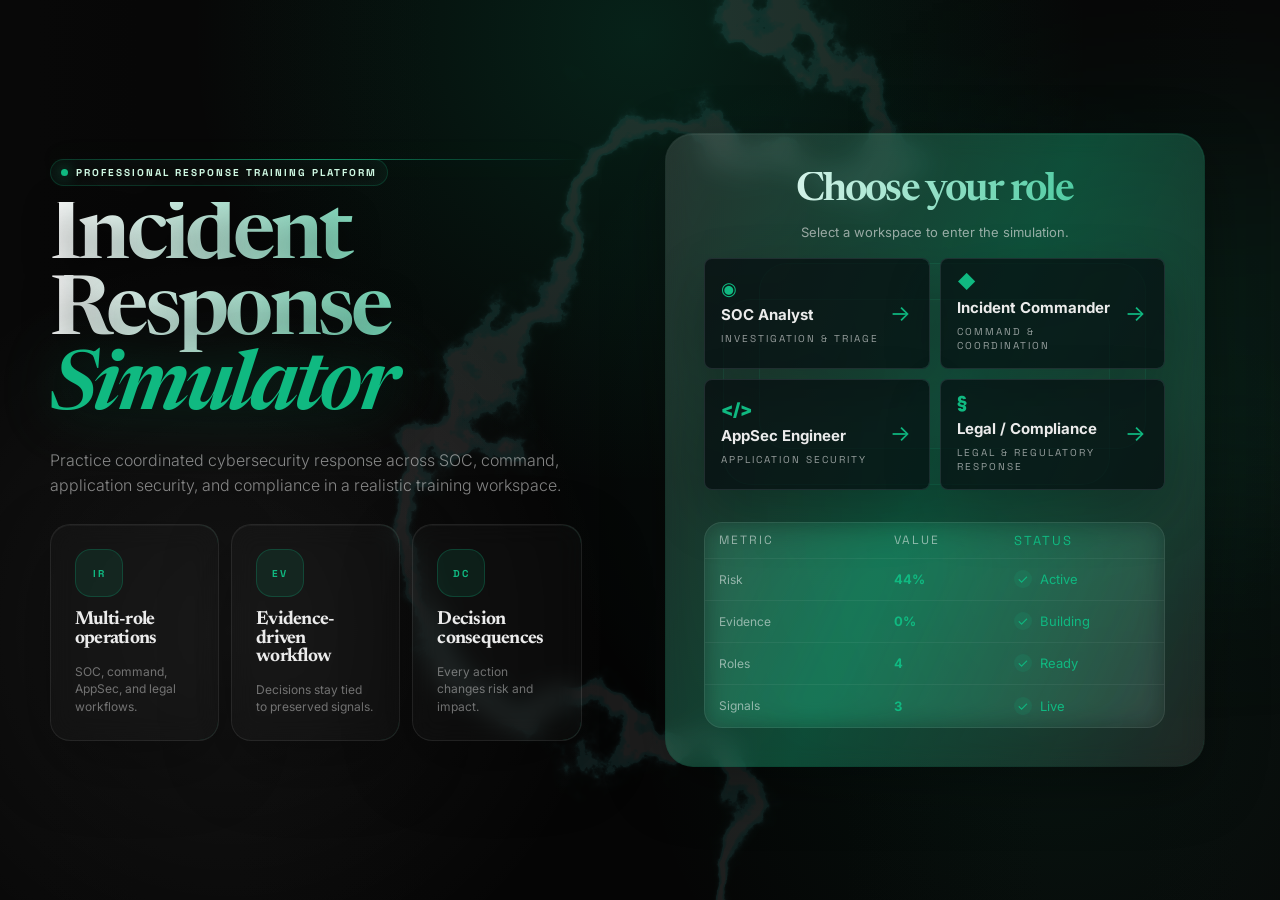
==== commit 1073ba25: "New changes in roles" ====
--- a/outputs/index.html
+++ b/outputs/index.html
@@ -197,7 +197,7 @@
           <section class="panel simulation-card">
             <h2 id="inboxTitle">SOC Inbox</h2>
             <p class="small" id="inboxIntro">Alert fatigue simulation: only one alert is the incident. False positives waste time and increase attacker progress.</p>
-            <div class="workspace-grid" id="socInbox"></div>
+            <div class="inbox-list" id="socInbox"></div>
           </section>
         </div>
 
--- a/outputs/styles.css
+++ b/outputs/styles.css
@@ -422,9 +422,21 @@
       display: grid;
     }
 
+    body:not(.is-commander) .commander-only,
+    body:not(.is-appsec) .appsec-only,
+    body:not(.is-legal) .legal-only {
+      display: none !important;
+    }
+
     body.is-commander .analyst-only,
+    body.is-commander .appsec-only,
+    body.is-commander .legal-only,
     body.is-appsec .analyst-only,
-    body.is-legal .analyst-only {
+    body.is-appsec .commander-only,
+    body.is-appsec .legal-only,
+    body.is-legal .analyst-only,
+    body.is-legal .commander-only,
+    body.is-legal .appsec-only {
       display: none !important;
     }
 
@@ -2515,22 +2527,177 @@
       overflow: auto;
     }
 
+    .inbox-list {
+      display: grid;
+      grid-template-columns: 1fr;
+      gap: 10px;
+    }
+
     .inbox-alert {
+      --risk-color: #10B981;
+      --risk-bg: rgba(16, 185, 129, .08);
+      --risk-border: rgba(16, 185, 129, .38);
+      position: relative;
       width: 100%;
+      min-height: 94px;
       text-align: left;
-      padding: 12px;
-      border: 1px solid var(--line);
-      border-radius: 8px;
-      background: rgba(5, 9, 16, .55);
+      padding: 14px 16px 14px 20px;
+      border: 1px solid var(--risk-border);
+      border-radius: 10px;
+      background: linear-gradient(90deg, var(--risk-bg), rgba(5, 9, 16, .58) 34%);
       color: var(--text);
       cursor: pointer;
       display: grid;
-      gap: 5px;
+      grid-template-columns: 86px minmax(0, 1fr) auto;
+      gap: 14px;
+      align-items: center;
+      overflow: hidden;
+    }
+
+    .inbox-alert::before {
+      content: "";
+      position: absolute;
+      left: 0;
+      top: 12px;
+      bottom: 12px;
+      width: 4px;
+      border-radius: 0 999px 999px 0;
+      background: var(--risk-color);
+      box-shadow: 0 0 22px var(--risk-color);
+    }
+
+    .inbox-alert.risk-high,
+    .inbox-drawer-summary.risk-high {
+      --risk-color: #F87171;
+      --risk-bg: rgba(248, 113, 113, .1);
+      --risk-border: rgba(248, 113, 113, .46);
+    }
+
+    .inbox-alert.risk-medium,
+    .inbox-drawer-summary.risk-medium {
+      --risk-color: #EAB308;
+      --risk-bg: rgba(234, 179, 8, .1);
+      --risk-border: rgba(234, 179, 8, .42);
+    }
+
+    .inbox-alert.risk-low,
+    .inbox-drawer-summary.risk-low {
+      --risk-color: #10B981;
+      --risk-bg: rgba(16, 185, 129, .08);
+      --risk-border: rgba(16, 185, 129, .36);
     }
 
     .inbox-alert.active {
-      border-color: rgba(255, 102, 115, .65);
-      background: rgba(255, 102, 115, .08);
+      border-color: var(--risk-color);
+      box-shadow: 0 0 0 3px color-mix(in srgb, var(--risk-color) 20%, transparent), 0 20px 54px rgba(0, 0, 0, .34);
+    }
+
+    .inbox-time {
+      color: var(--risk-color);
+      font: 700 11px/1.2 "Space Grotesk", ui-sans-serif, system-ui, sans-serif;
+      letter-spacing: .16em;
+      text-transform: uppercase;
+      font-variant-numeric: tabular-nums;
+    }
+
+    .inbox-content {
+      min-width: 0;
+      display: grid;
+      gap: 7px;
+    }
+
+    .inbox-title-row,
+    .inbox-meta {
+      display: flex;
+      flex-wrap: wrap;
+      align-items: center;
+      gap: 8px;
+    }
+
+    .inbox-title-row b {
+      color: #F5F5F5;
+      font-size: 16px;
+      line-height: 1.15;
+    }
+
+    .risk-badge,
+    .inbox-row-action {
+      width: fit-content;
+      border: 1px solid var(--risk-border);
+      border-radius: 999px;
+      padding: 4px 8px;
+      color: var(--risk-color);
+      background: var(--risk-bg);
+      font: 700 10px/1 "Space Grotesk", ui-sans-serif, system-ui, sans-serif;
+      letter-spacing: .16em;
+      text-transform: uppercase;
+      white-space: nowrap;
+    }
+
+    .inbox-alert .status-badge {
+      padding: 4px 8px;
+      font-size: 10px;
+      border-color: rgba(255, 255, 255, .14);
+      color: rgba(235, 235, 235, .72);
+      background: rgba(255, 255, 255, .04);
+    }
+
+    .status-badge.status-investigating,
+    .status-badge.status-escalated,
+    .status-badge.status-view-handoff,
+    .status-badge.status-request-update,
+    .status-badge.status-assign-owner {
+      border-color: rgba(234, 179, 8, .48);
+      color: #EAB308;
+      background: rgba(234, 179, 8, .1);
+    }
+
+    .status-badge.status-assigned,
+    .status-badge.status-resolved,
+    .status-badge.status-acknowledge {
+      border-color: rgba(16, 185, 129, .48);
+      color: #10B981;
+      background: rgba(16, 185, 129, .1);
+    }
+
+    .status-badge.status-dismissed {
+      border-color: rgba(248, 113, 113, .42);
+      color: #F87171;
+      background: rgba(248, 113, 113, .1);
+    }
+
+    .inbox-meta span {
+      color: rgba(235, 235, 235, .56);
+      font-size: 12px;
+      line-height: 1.35;
+    }
+
+    .inbox-detail {
+      color: rgba(235, 235, 235, .7);
+      font-size: 13px;
+      line-height: 1.45;
+    }
+
+    .inbox-row-action {
+      align-self: center;
+    }
+
+    .inbox-drawer-summary {
+      display: grid;
+      gap: 10px;
+      padding: 14px;
+      border: 1px solid var(--risk-border);
+      border-radius: 12px;
+      background: linear-gradient(135deg, var(--risk-bg), rgba(255, 255, 255, .025));
+    }
+
+    .inbox-drawer-summary strong {
+      color: #F5F5F5;
+    }
+
+    .inbox-drawer-summary > span:last-child {
+      color: rgba(235, 235, 235, .72);
+      line-height: 1.5;
     }
 
     .drawer {
@@ -3645,6 +3812,18 @@
       box-shadow: none;
     }
 
+    body.is-logged-in .inbox-alert {
+      border-color: var(--risk-border);
+      background:
+        linear-gradient(90deg, var(--risk-bg), rgba(9, 12, 12, .86) 36%) padding-box,
+        linear-gradient(115deg, var(--risk-border), rgba(255, 255, 255, .055)) border-box;
+    }
+
+    body.is-logged-in .inbox-alert.active {
+      border-color: var(--risk-color);
+      box-shadow: 0 0 0 3px color-mix(in srgb, var(--risk-color) 18%, transparent), 0 20px 54px rgba(0, 0, 0, .34);
+    }
+
     body.is-logged-in .panel:hover,
     body.is-logged-in .card:hover,
     body.is-logged-in .command-card:hover,
@@ -3740,6 +3919,26 @@
     body.is-legal .left {
       position: sticky;
       top: 16px;
+    }
+
+    body.is-logged-in:not([data-active-page="warroom"]) .left {
+      display: none;
+    }
+
+    body.is-logged-in:not([data-active-page="warroom"]) .dashboard {
+      grid-template-columns: minmax(0, 1fr);
+    }
+
+    body.is-logged-in:not([data-active-page="warroom"]) .right {
+      display: none;
+    }
+
+    body.is-logged-in[data-active-page="evidence"] .dashboard {
+      grid-template-columns: minmax(0, 1fr) minmax(260px, 320px);
+    }
+
+    body.is-logged-in[data-active-page="evidence"] .right {
+      display: grid;
     }
 
     body.is-logged-in h2,
@@ -4033,6 +4232,16 @@
         grid-template-columns: 1fr;
       }
 
+      .inbox-alert {
+        grid-template-columns: 1fr;
+        gap: 10px;
+      }
+
+      .inbox-time,
+      .inbox-row-action {
+        justify-self: start;
+      }
+
       .drawer-card {
         width: calc(100vw - 24px);
         max-height: calc(100vh - 28px);
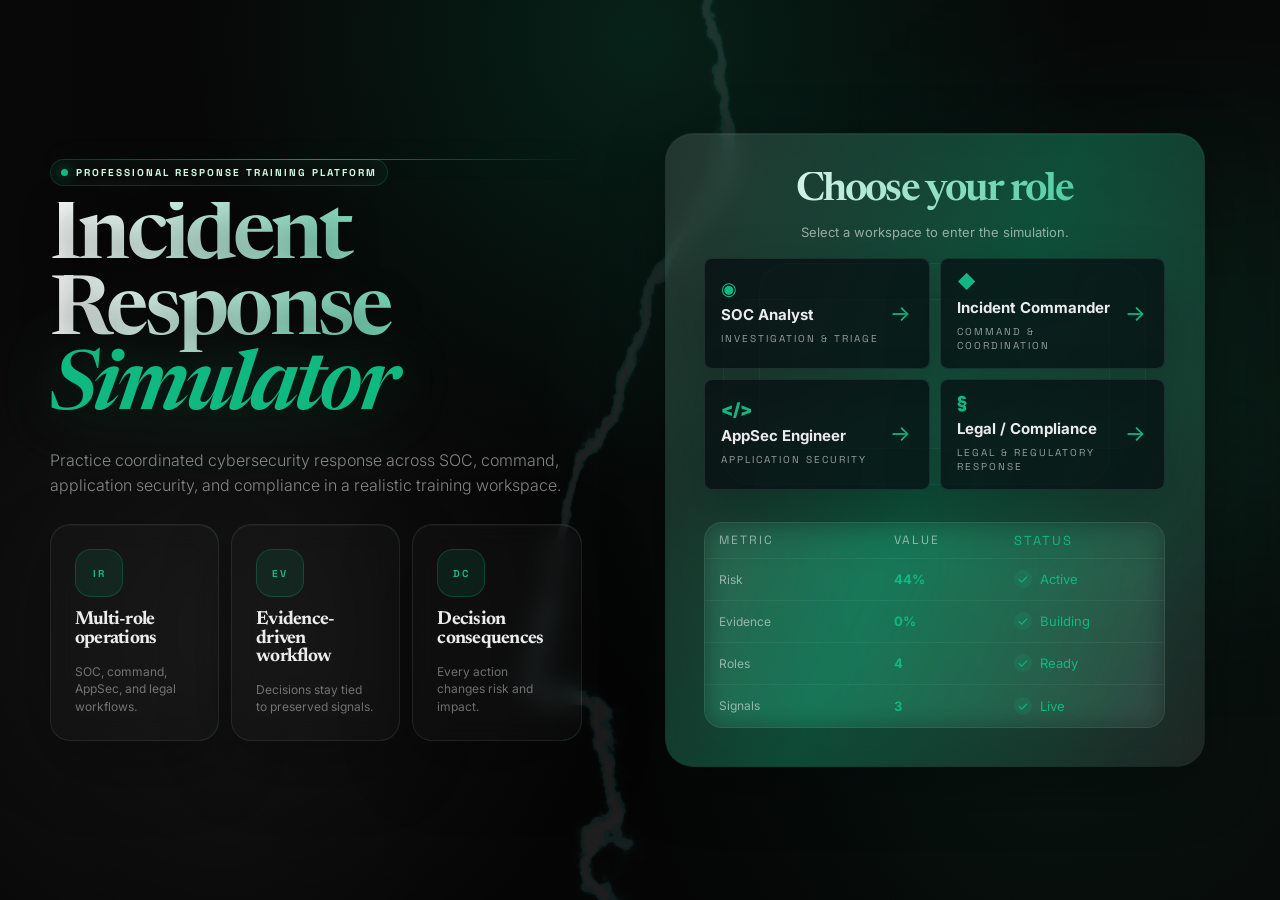
==== commit da0f6a2f: "SOC changes" ====
--- a/outputs/index.html
+++ b/outputs/index.html
@@ -45,6 +45,7 @@
 
     <nav class="app-nav" aria-label="Simulator views">
       <button class="nav-btn active" type="button" data-page="warroom" id="warRoomNavBtn">Dashboard</button>
+      <button class="nav-btn" type="button" data-page="wafalert" id="wafAlertNavBtn">WAF Alert</button>
       <button class="nav-btn" type="button" data-page="inbox" id="inboxNavBtn">SOC Inbox</button>
       <button class="nav-btn" type="button" data-page="killlab">Kill Chain Lab</button>
       <button class="nav-btn" type="button" data-page="appsec">AppSec</button>
@@ -117,7 +118,6 @@
           </div>
           <div class="objective-actions" id="objectiveActions"></div>
         </section>
-        <div data-role-partial="socAnalyst:warroomMap"></div>
         </div>
 
         <div class="page-section" data-page-section="ai">
--- a/outputs/styles.css
+++ b/outputs/styles.css
@@ -240,6 +240,11 @@
       display: block;
     }
 
+    .waf-alert-page.active {
+      display: grid;
+      gap: 14px;
+    }
+
     h1, h2, h3, p { margin: 0; }
 
     h1 {
@@ -841,6 +846,47 @@
         linear-gradient(rgba(16, 185, 129, .08) 1px, transparent 1px),
         rgba(5, 9, 16, .88);
       background-size: 34px 34px;
+    }
+
+    .waf-alert-page .waf-attack-path {
+      background:
+        radial-gradient(circle at 52% 32%, rgba(16, 185, 129, .16), transparent 20rem),
+        linear-gradient(90deg, rgba(16, 185, 129, .18) 1px, transparent 1px),
+        linear-gradient(rgba(16, 185, 129, .18) 1px, transparent 1px),
+        linear-gradient(90deg, rgba(255, 255, 255, .045) 1px, transparent 1px),
+        linear-gradient(rgba(255, 255, 255, .045) 1px, transparent 1px),
+        rgba(5, 5, 5, .94);
+      background-size: auto, 48px 48px, 48px 48px, 12px 12px, 12px 12px, auto;
+      background-position: center, -1px -1px, -1px -1px, -1px -1px, -1px -1px, center;
+    }
+
+    .waf-alert-page .waf-attack-path::before {
+      content: "";
+      position: absolute;
+      inset: 0;
+      z-index: 0;
+      pointer-events: none;
+      background:
+        radial-gradient(circle at 52% 30%, rgba(16, 185, 129, .22), transparent 24rem),
+        linear-gradient(90deg, rgba(16, 185, 129, .28) 1px, transparent 1px),
+        linear-gradient(rgba(16, 185, 129, .28) 1px, transparent 1px),
+        linear-gradient(90deg, rgba(235, 235, 235, .08) 1px, transparent 1px),
+        linear-gradient(rgba(235, 235, 235, .08) 1px, transparent 1px);
+      background-size: auto, 48px 48px, 48px 48px, 12px 12px, 12px 12px;
+      background-position: center, -1px -1px, -1px -1px, -1px -1px, -1px -1px;
+      opacity: .95;
+    }
+
+    .waf-alert-page .waf-attack-path canvas {
+      position: relative;
+      z-index: 1;
+    }
+
+    .waf-alert-page .waf-attack-path .map-label,
+    .waf-alert-page .waf-attack-path .attack-badge,
+    .waf-alert-page .waf-attack-path .visual-tools,
+    .waf-alert-page .waf-attack-path .killchain-detail {
+      z-index: 2;
     }
 
     canvas {
